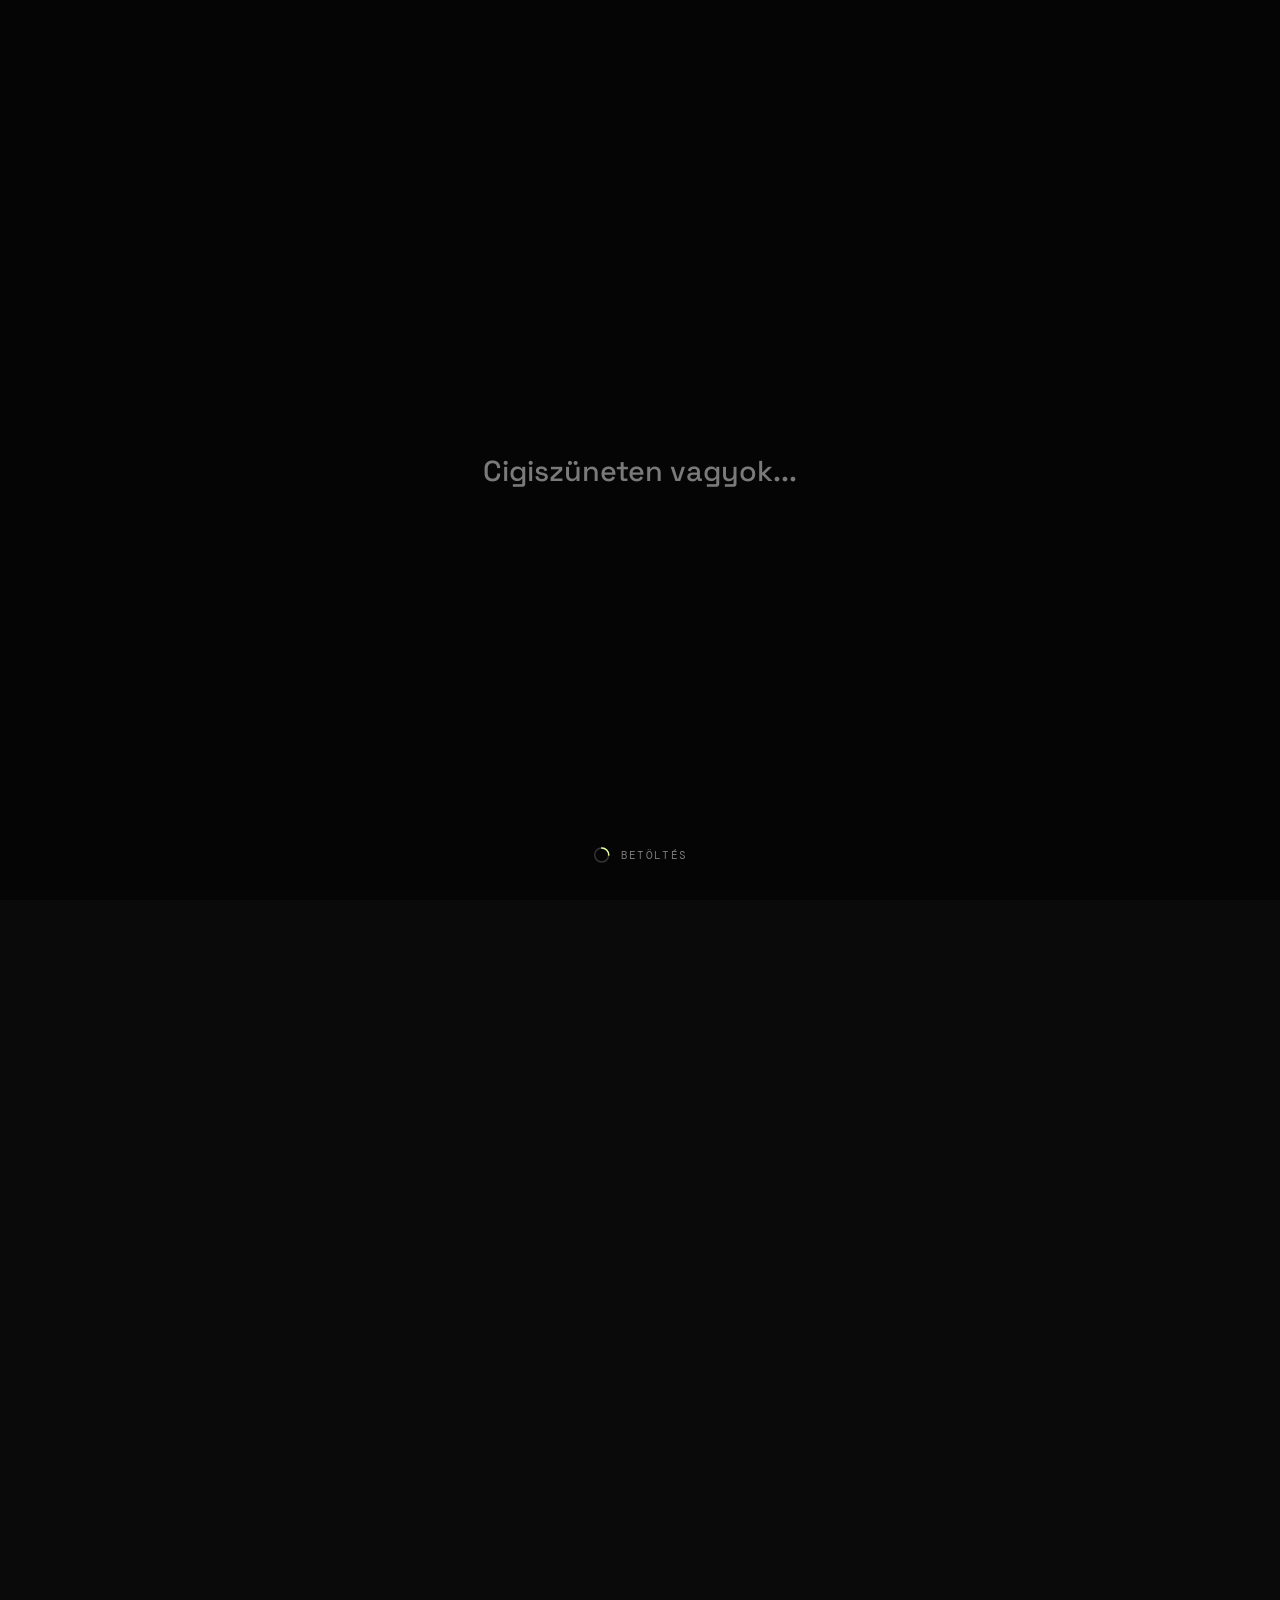
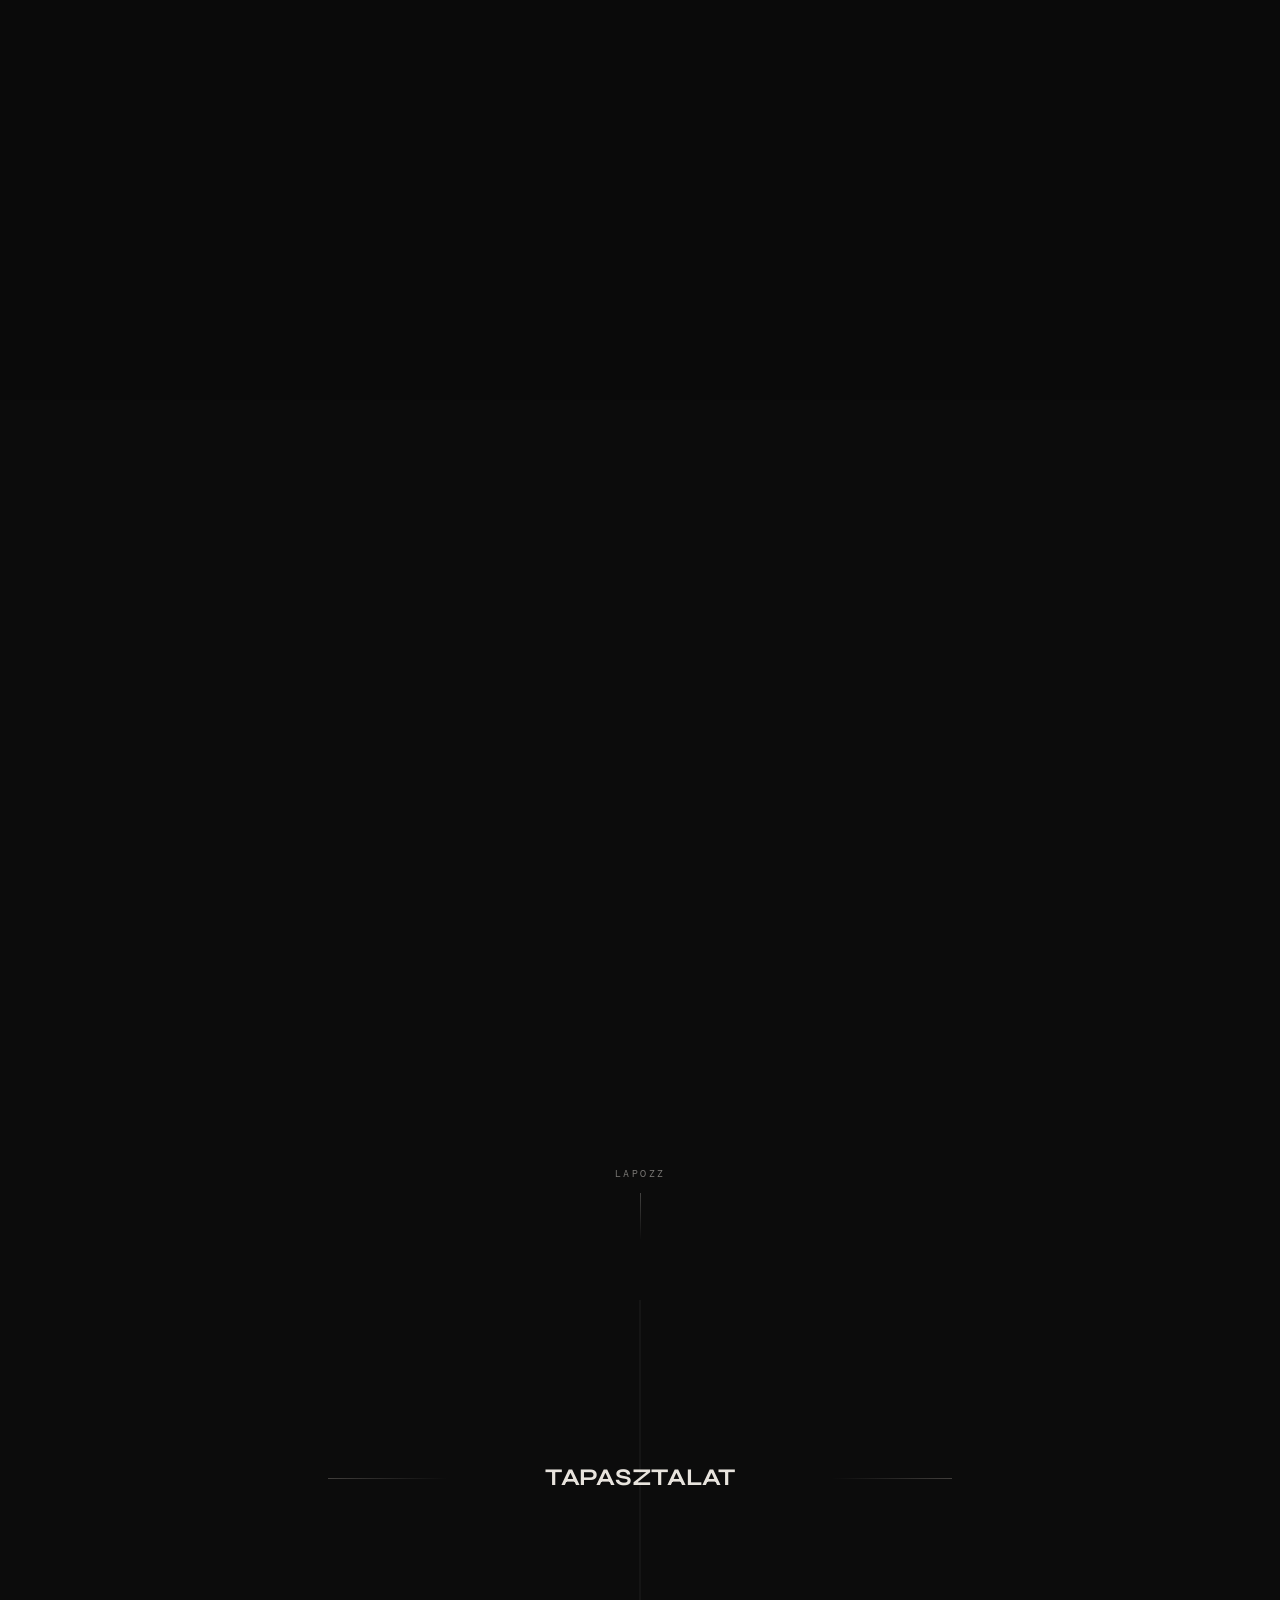
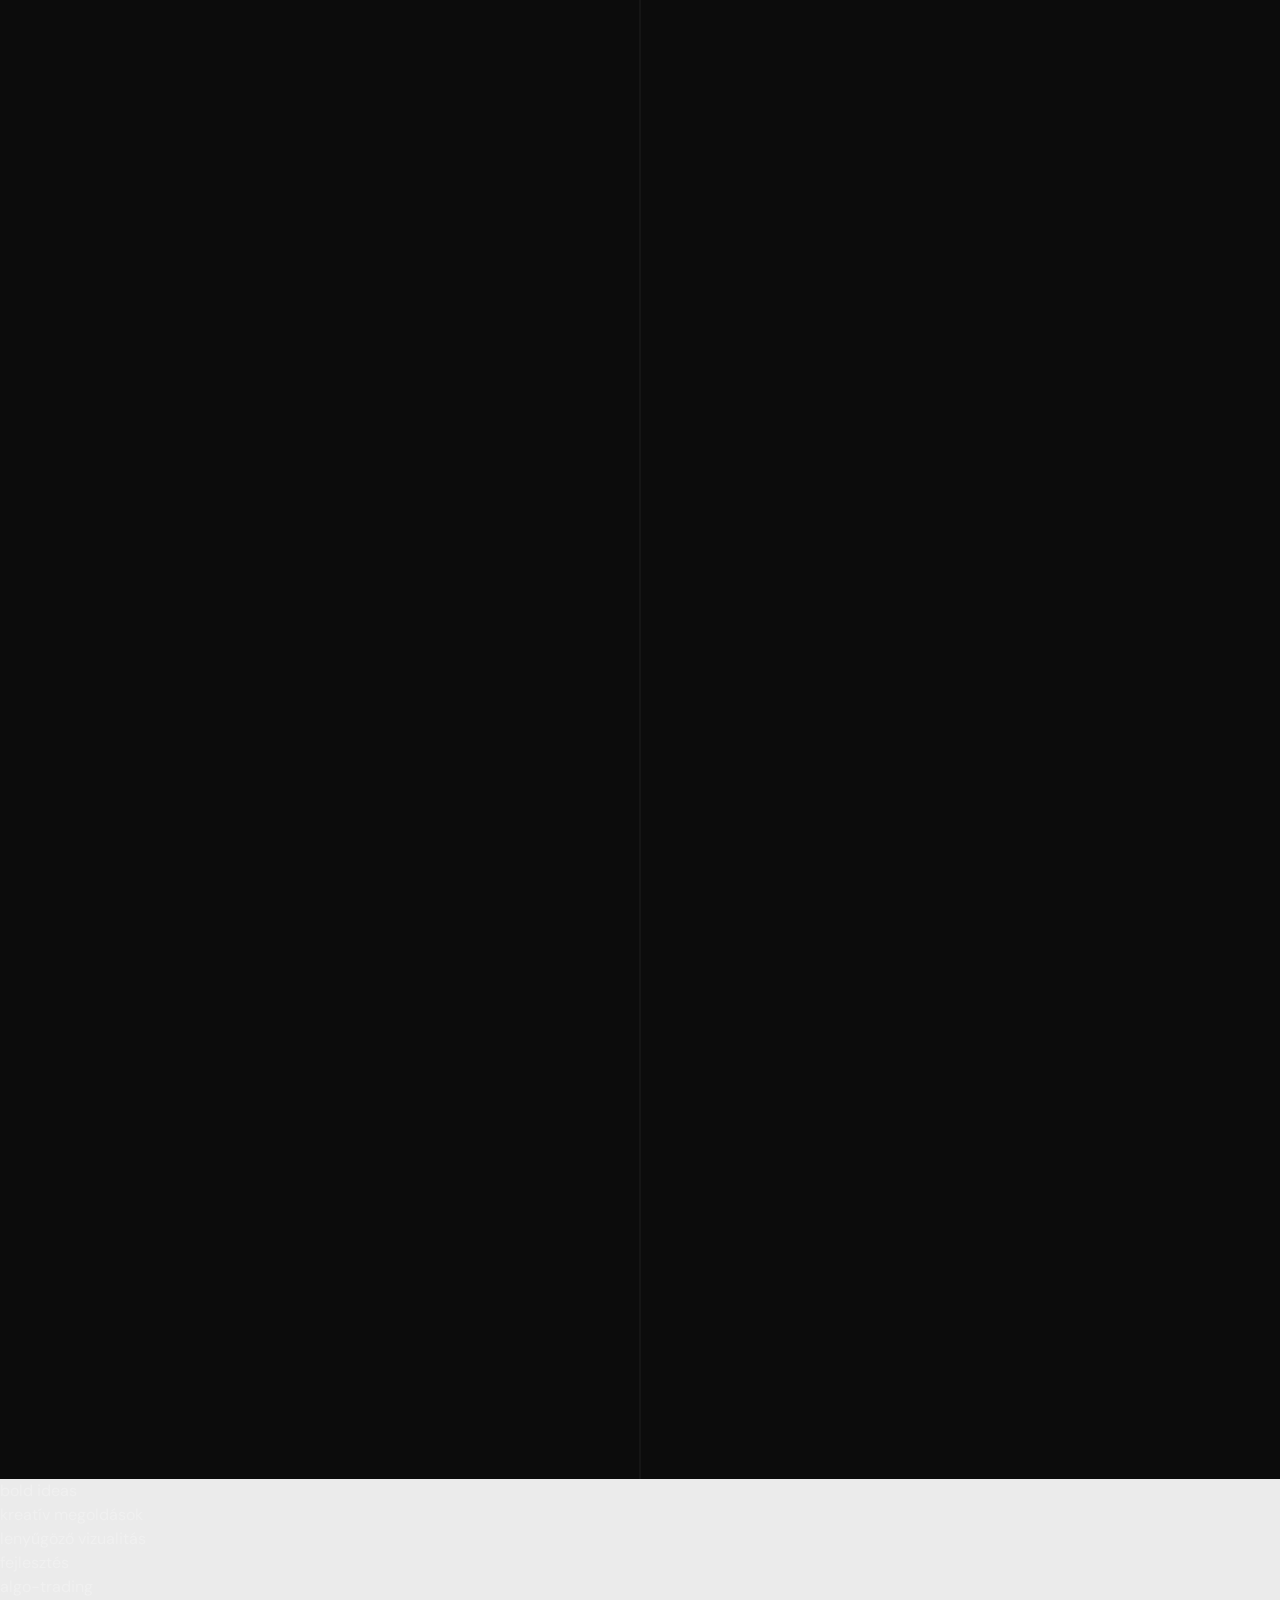
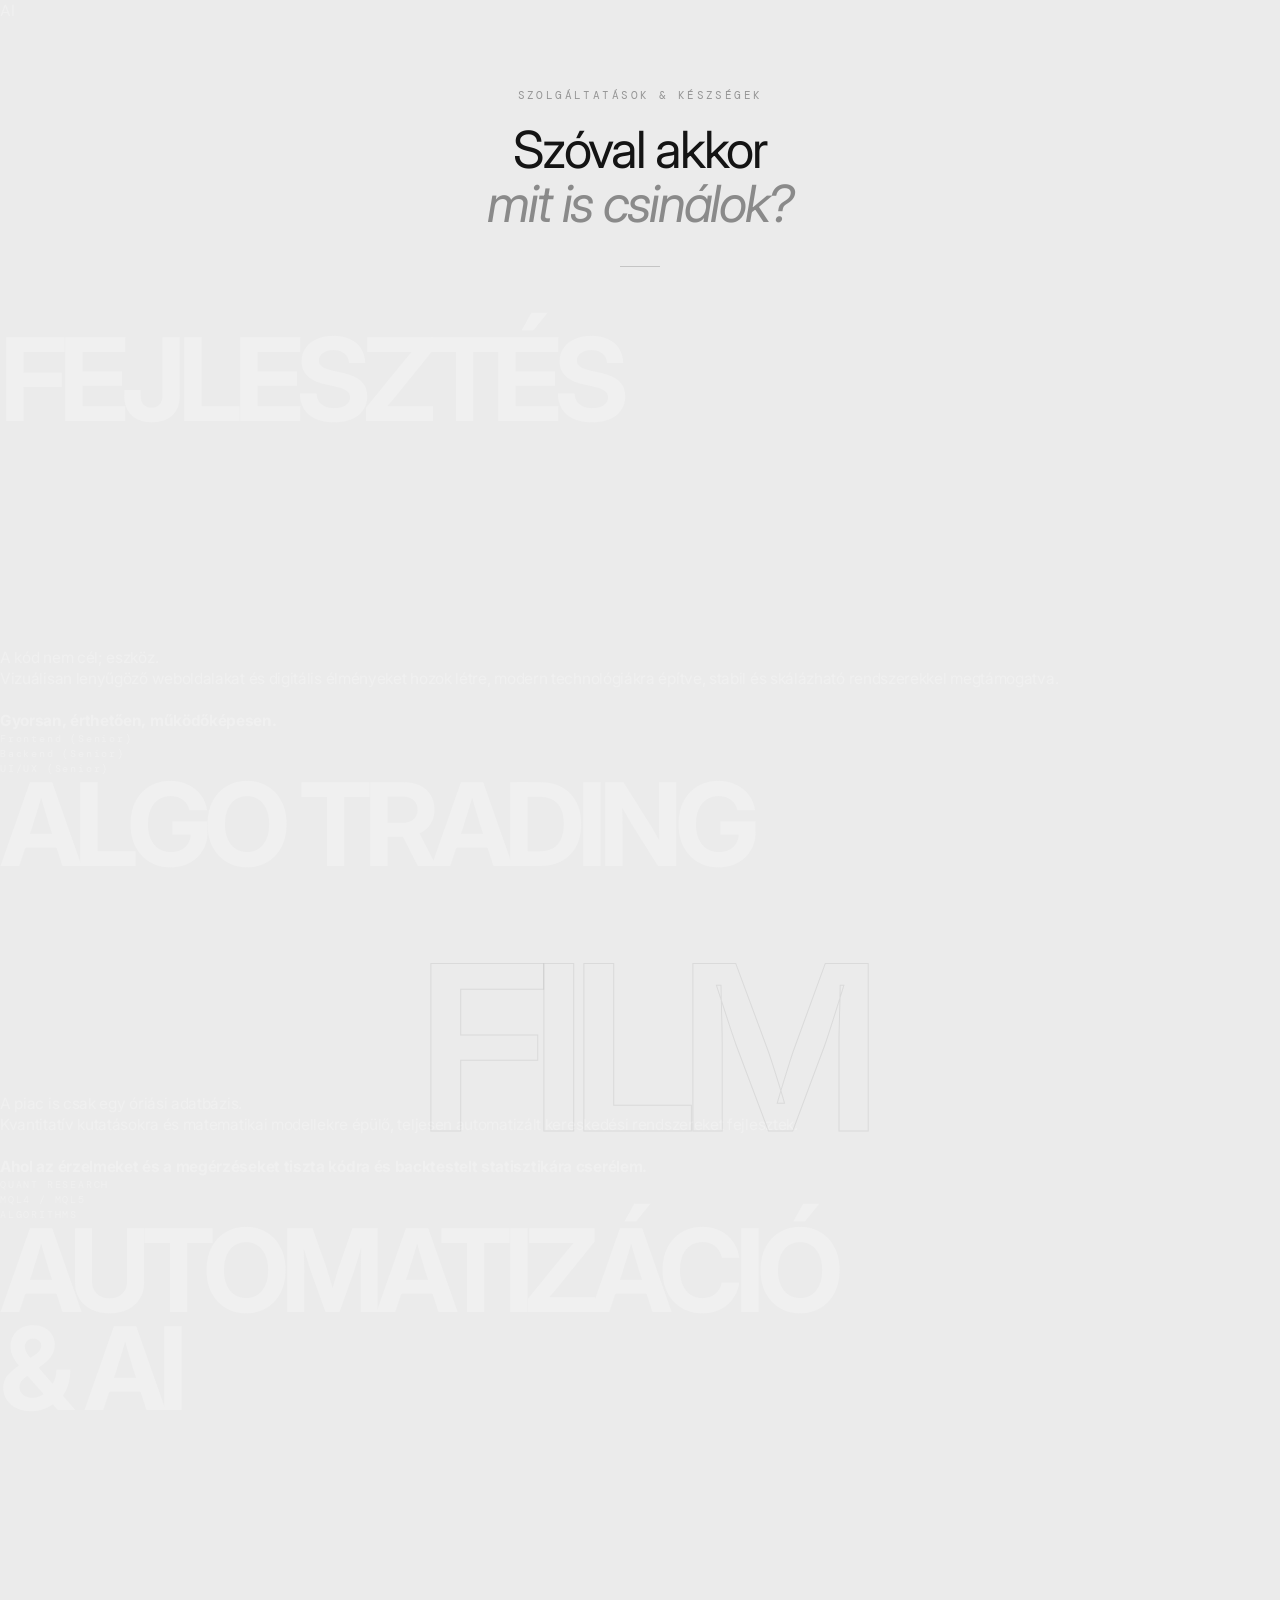
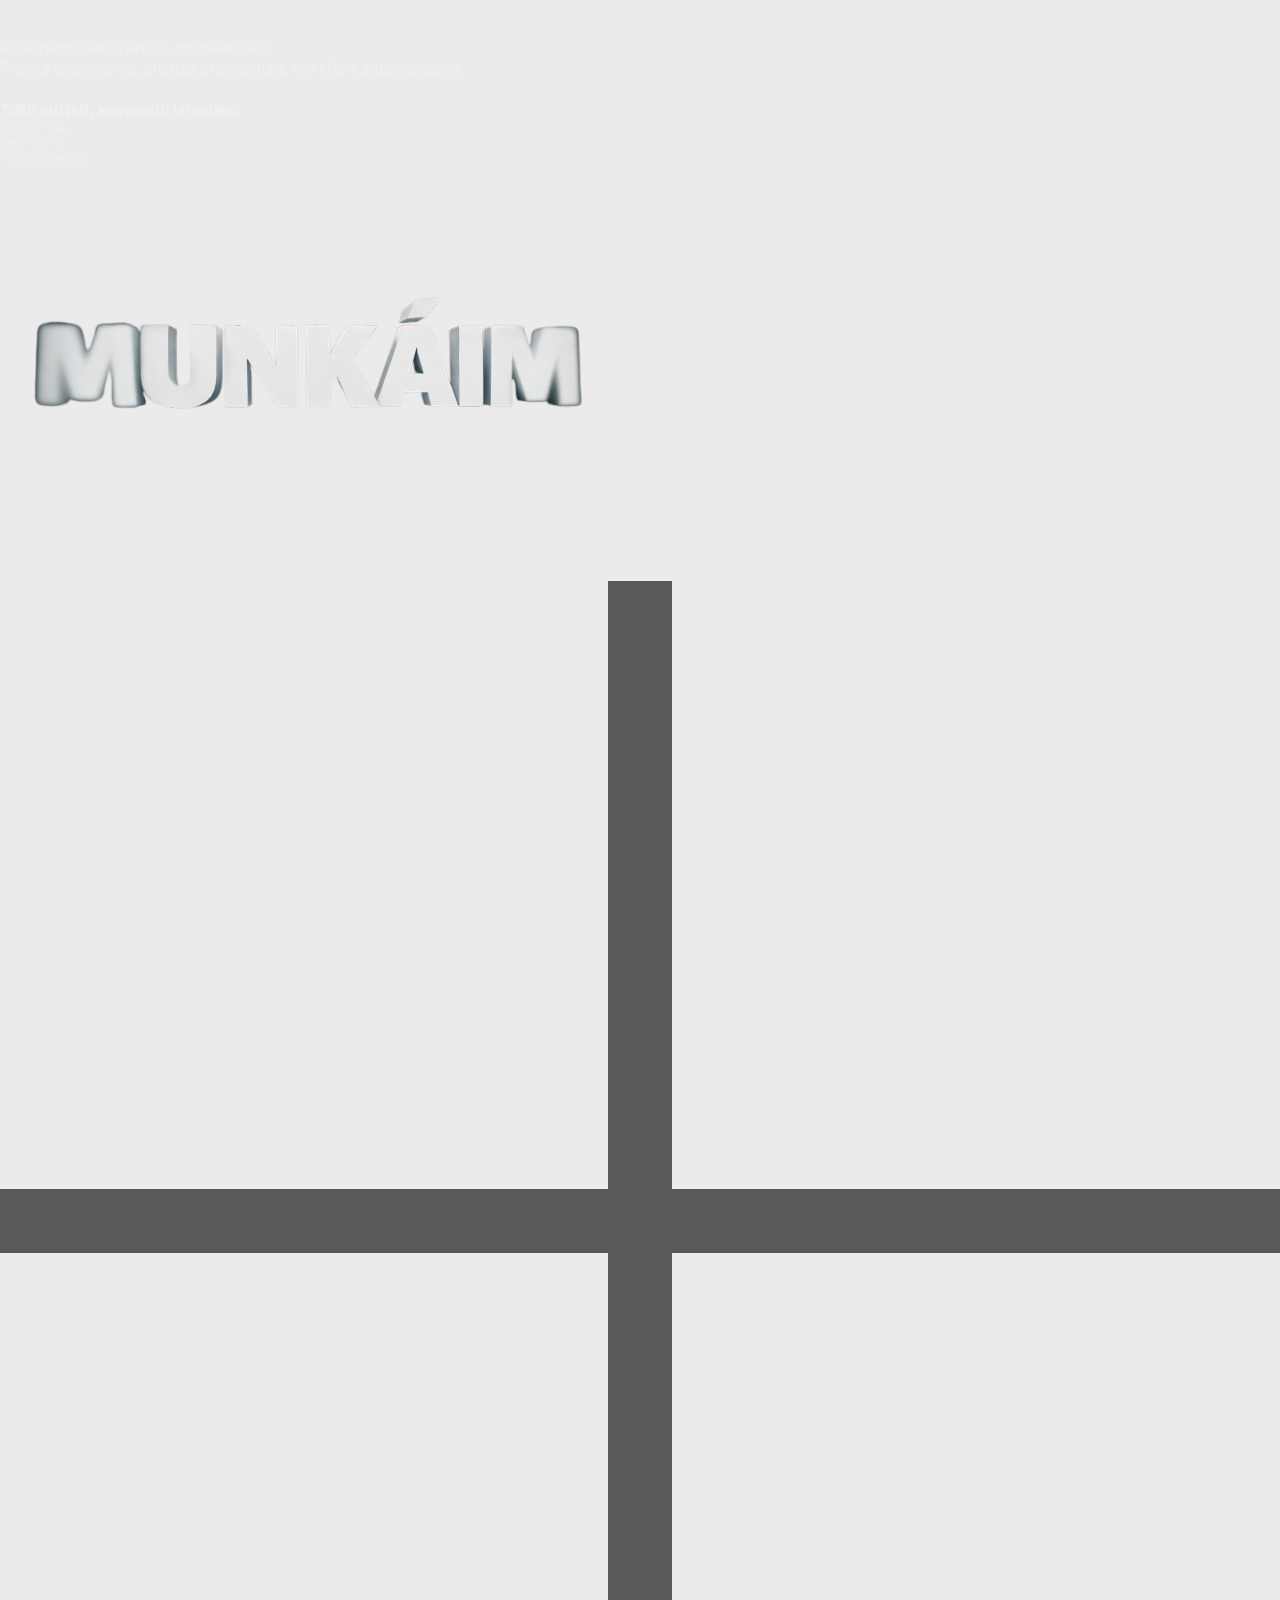
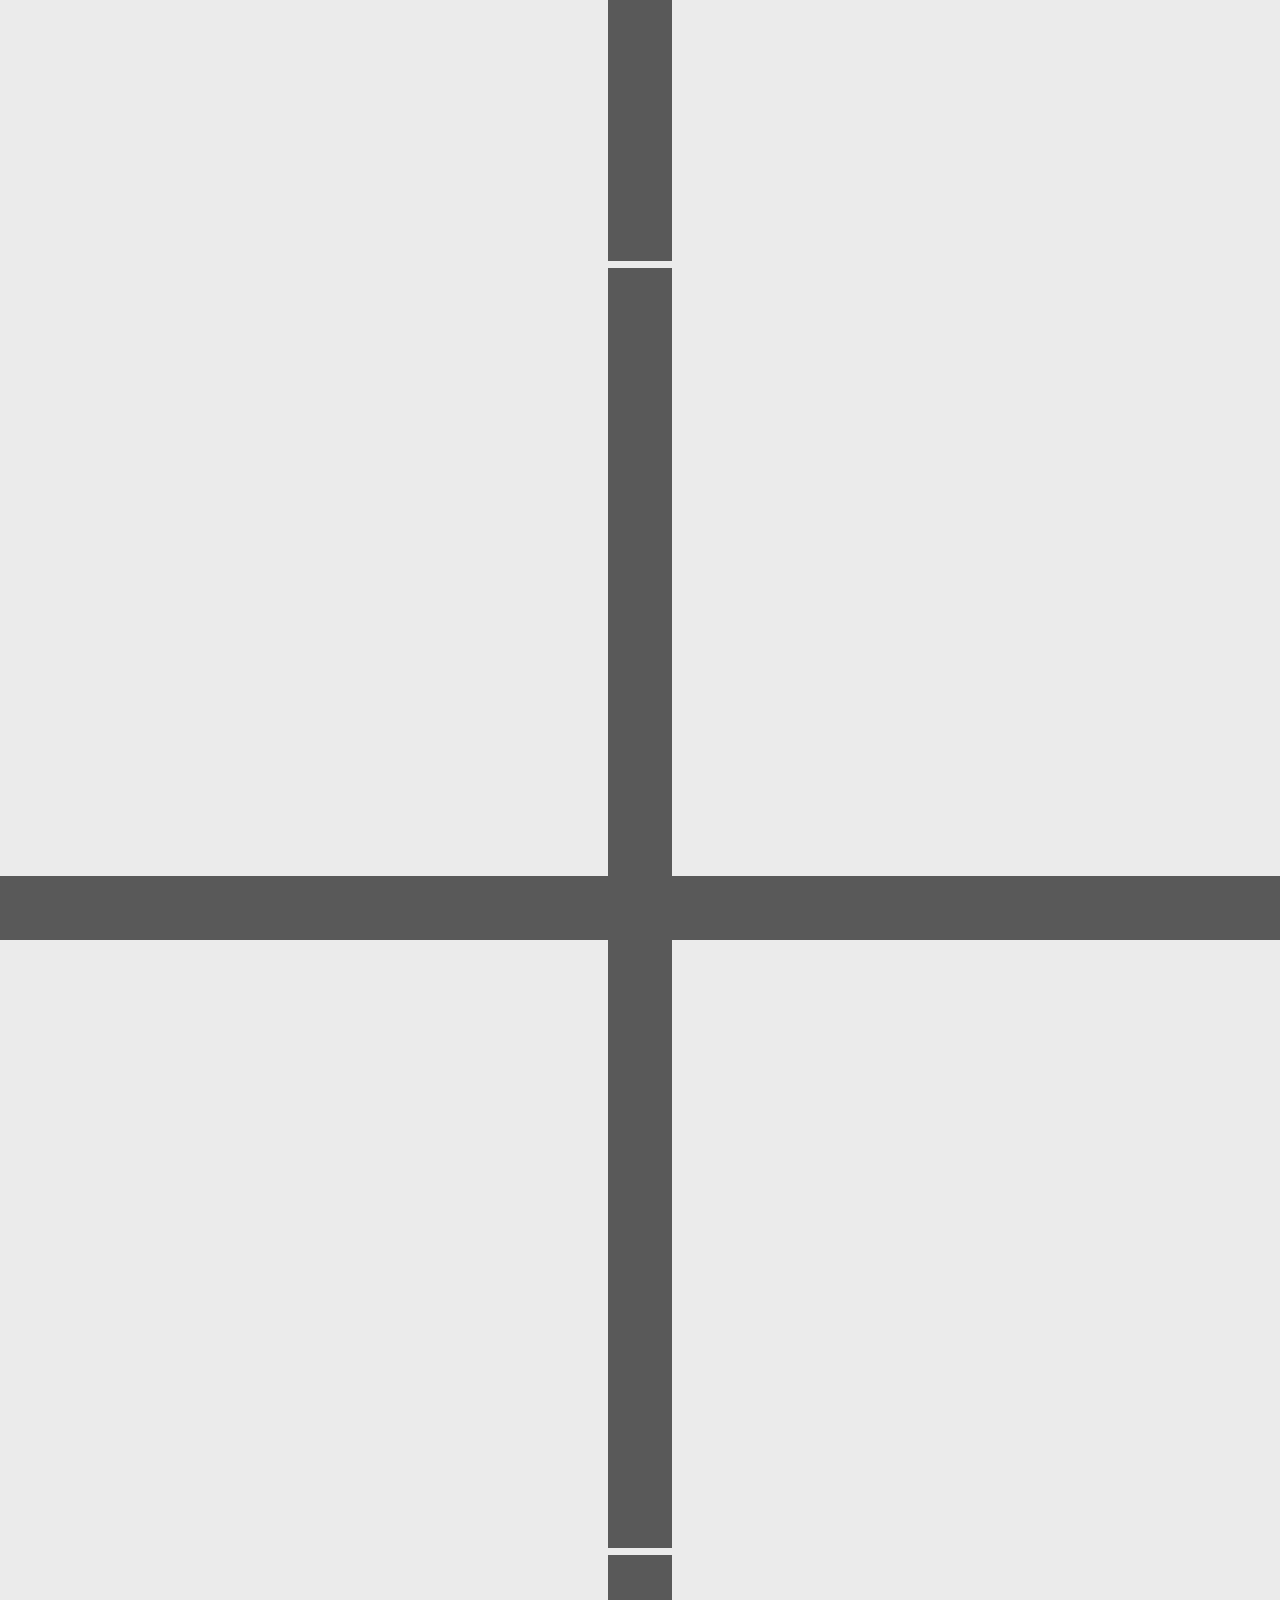
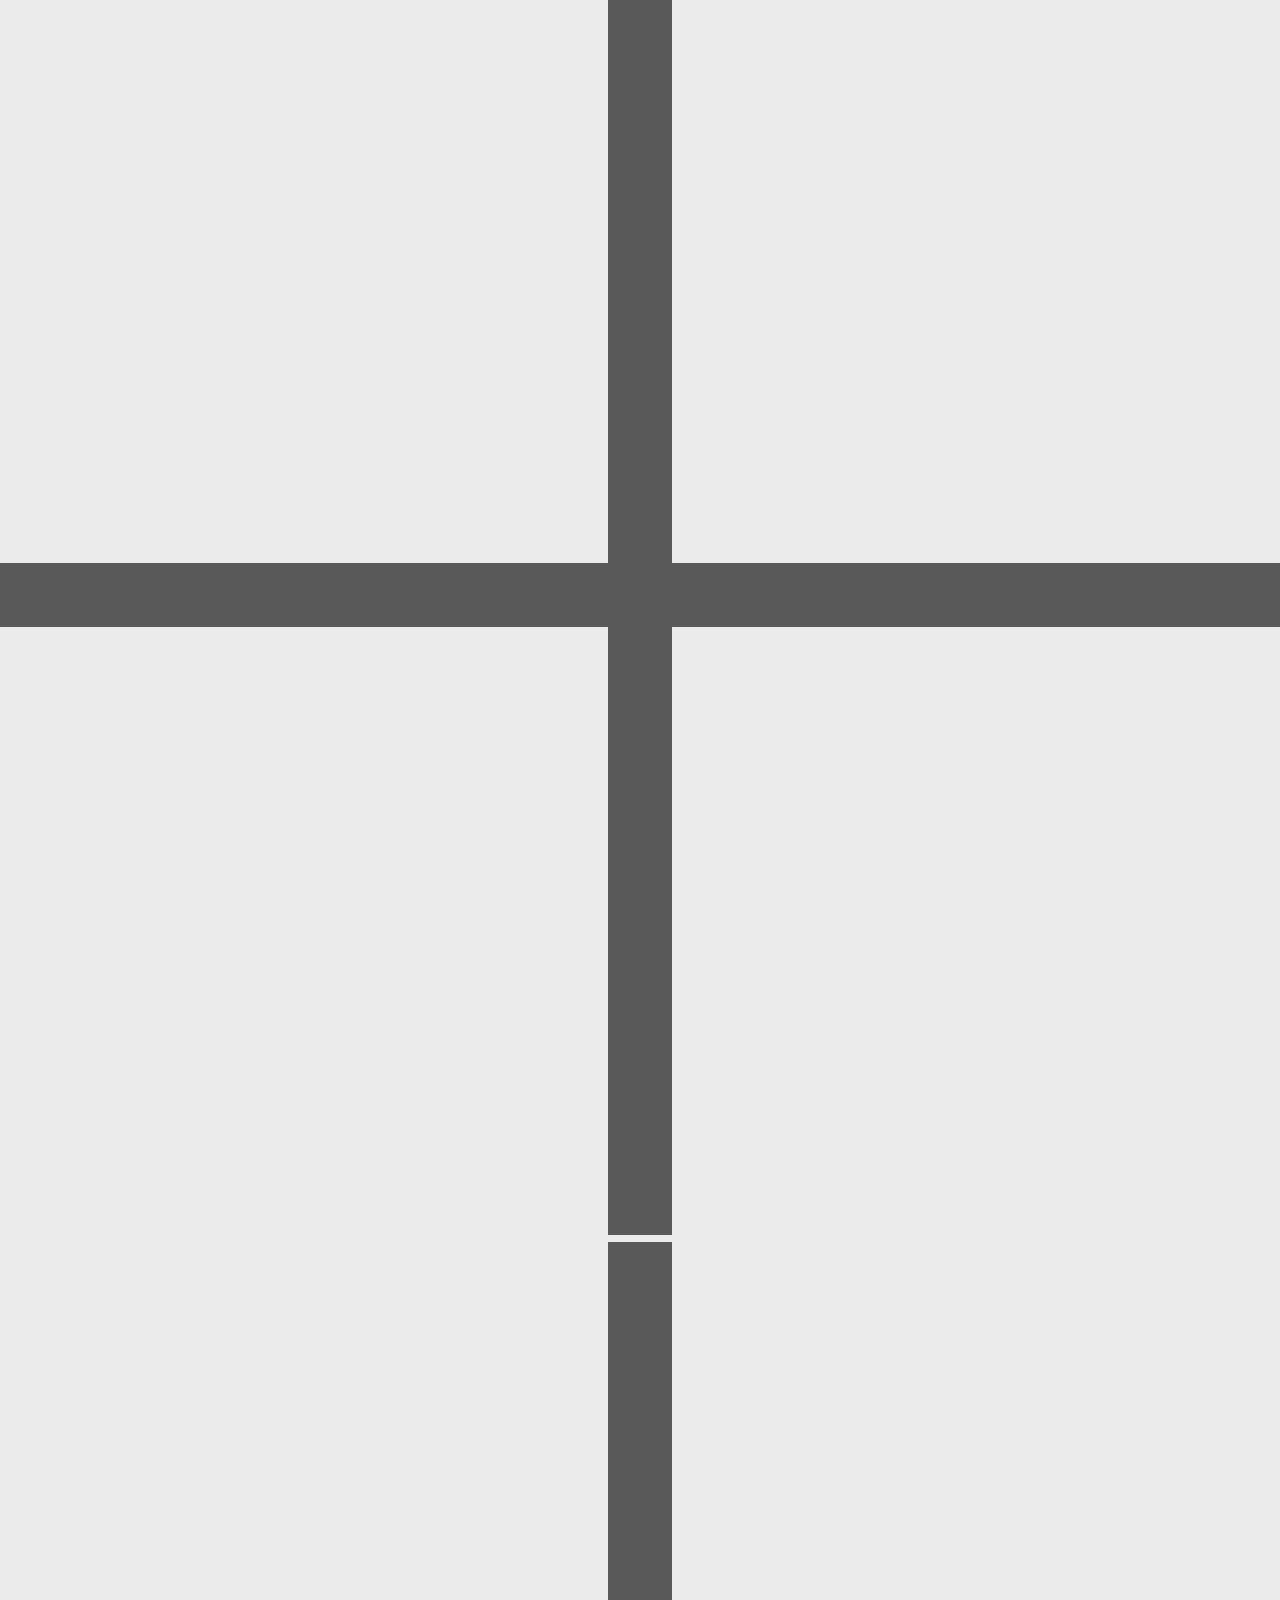
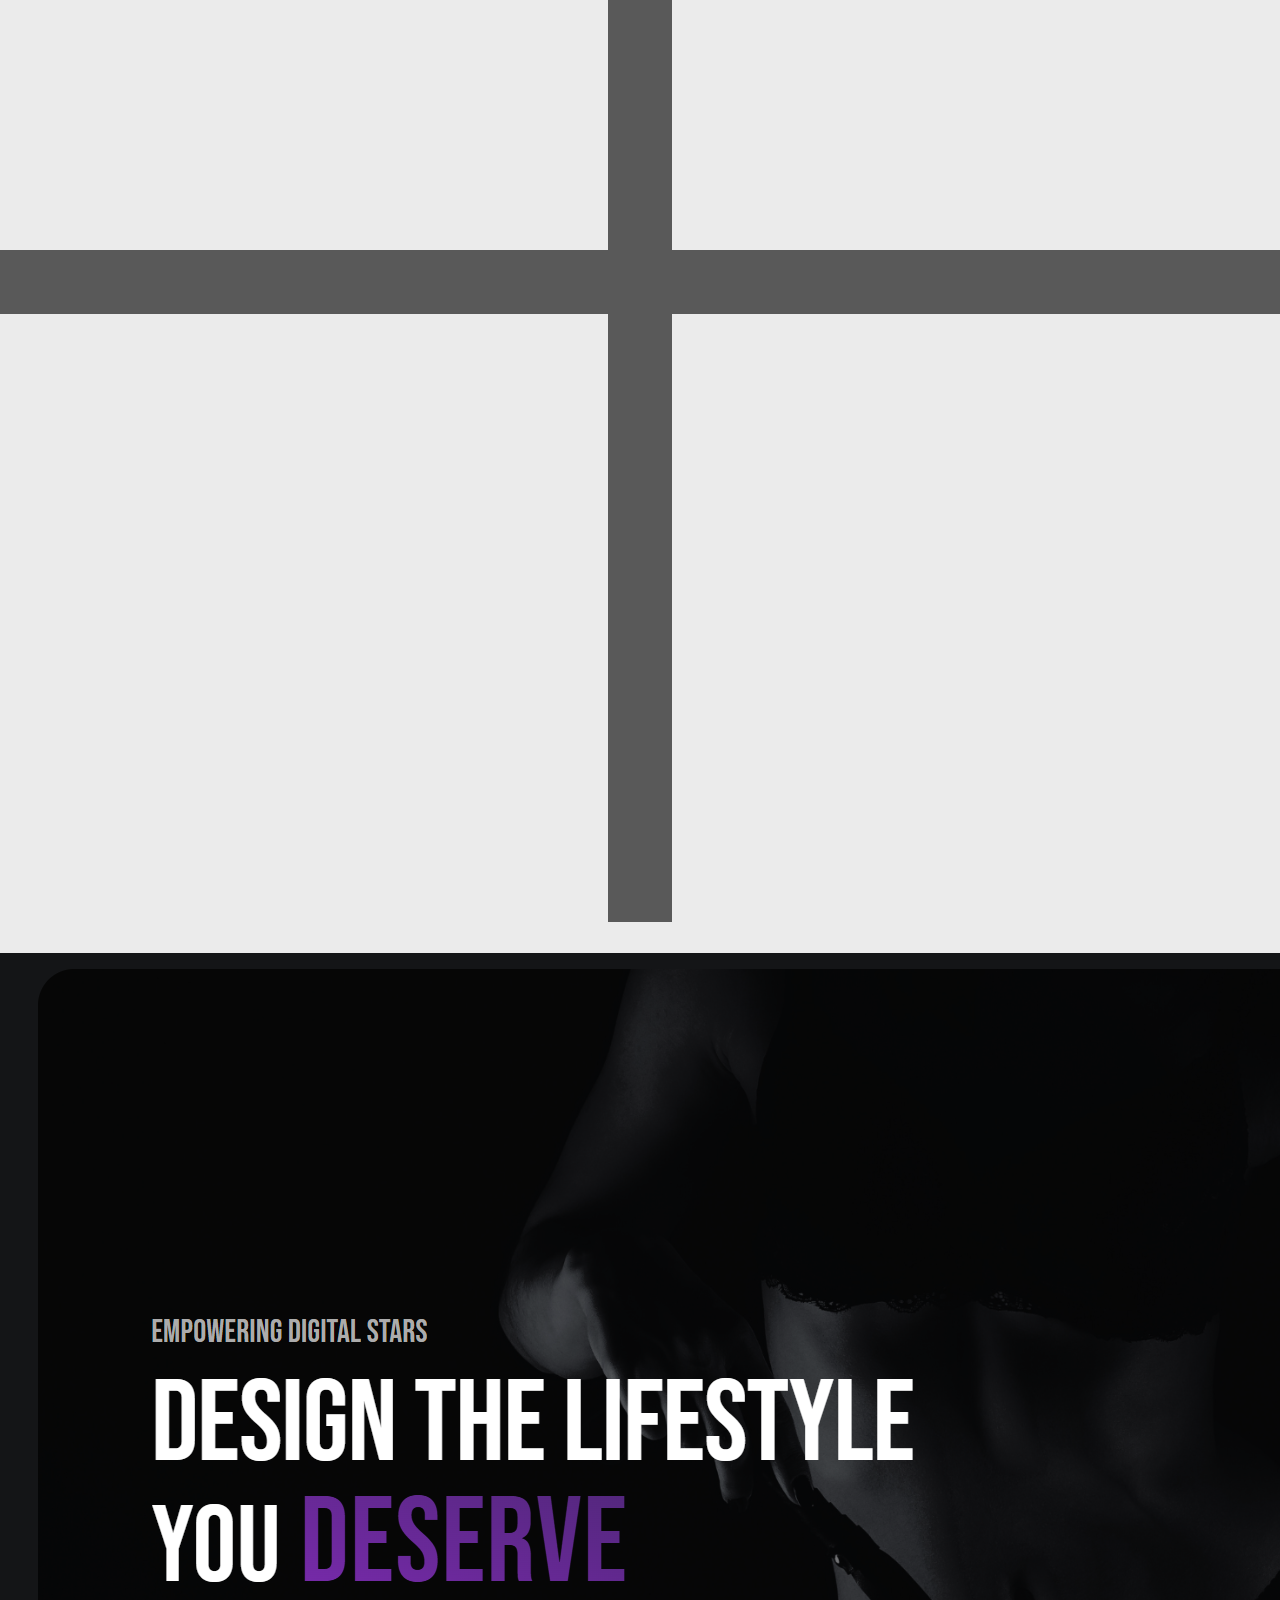
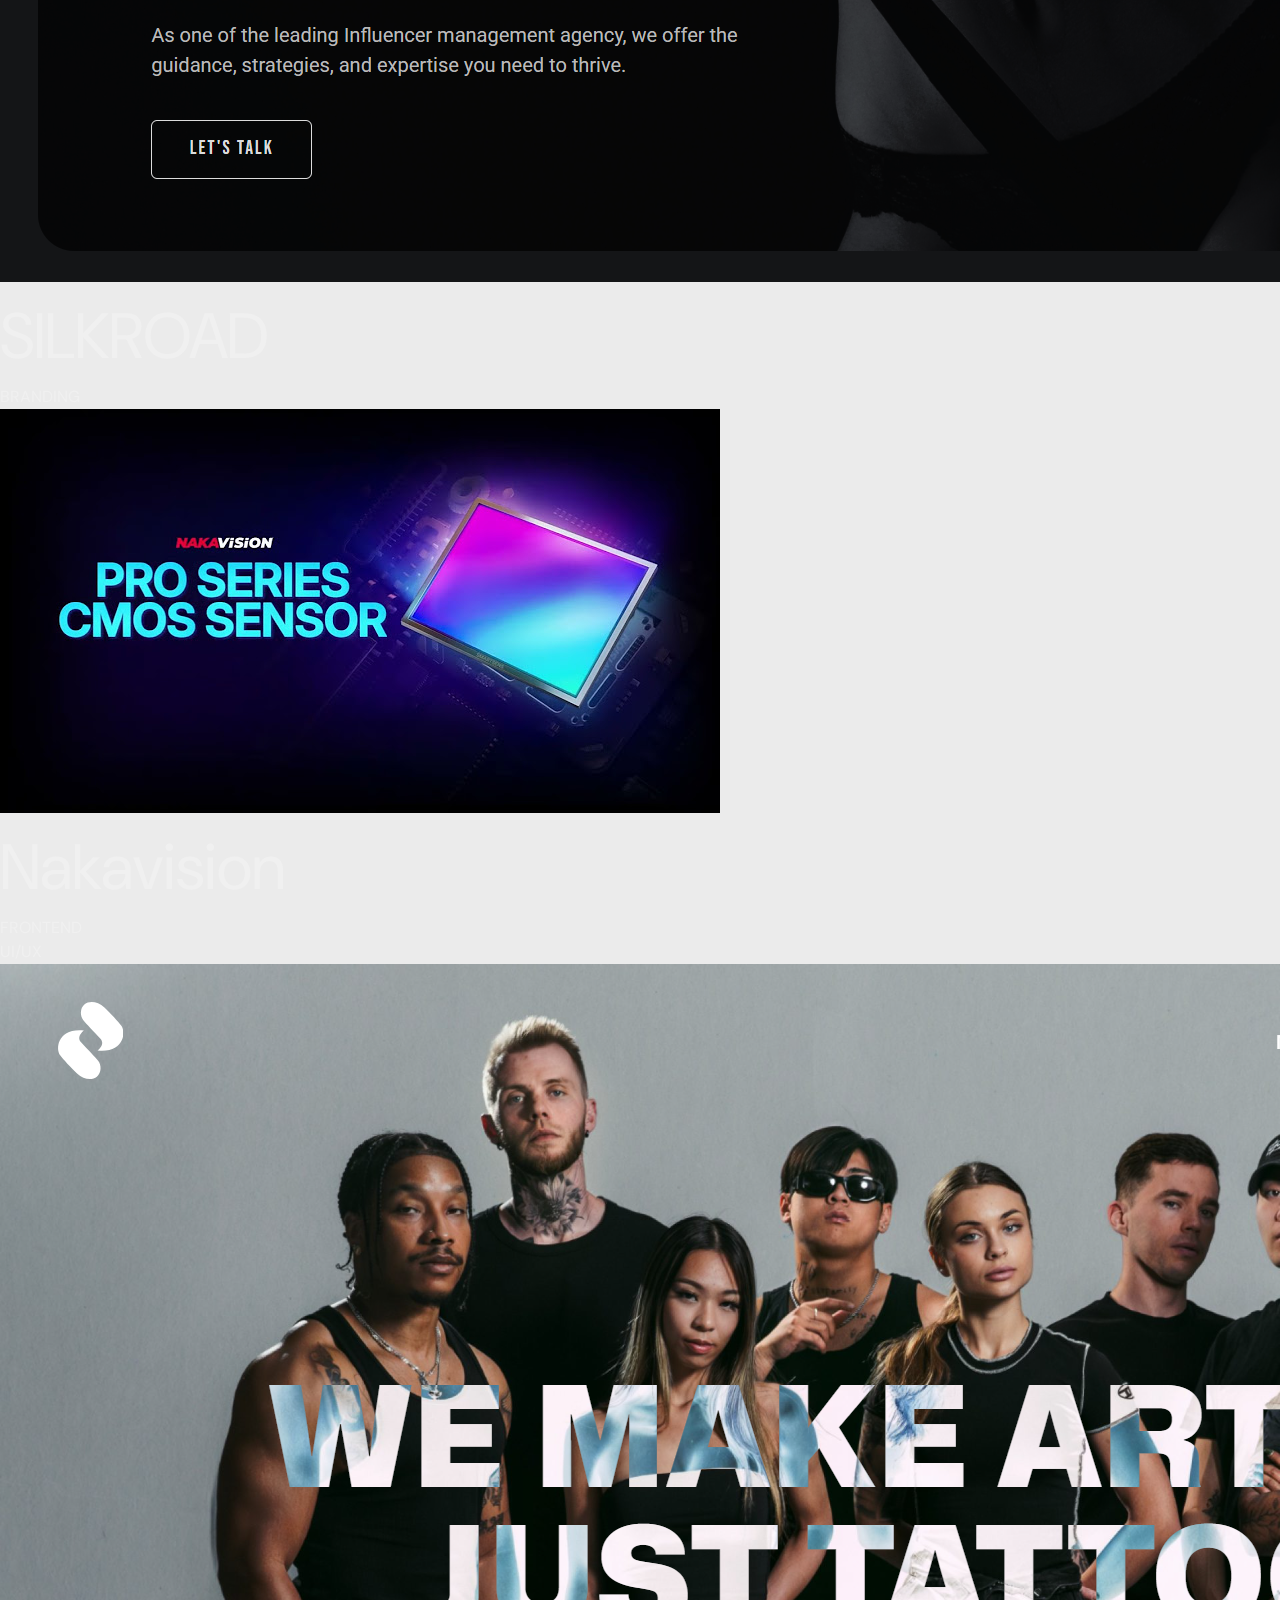
==== index.html @ 11a8018d "Trading" ====
<!DOCTYPE html>
<html lang="hu">
<head>
  <meta charset="UTF-8"/>
  <meta name="viewport" content="width=device-width, initial-scale=1.0"/>

  <!-- SEO -->
  <title>Bellér Zoltán Ezra | Full-Stack, FinTech & AI Fejlesztő – Budapest</title>
  <meta name="description" content="Bellér Zoltán Ezra – Digitális stratéga, Full-Stack fejlesztő, marketing szakember és AI megoldások építője Budapestről. Weboldalak, márkák, automatizáció."/>
  <meta name="keywords" content="Bellér Zoltán Ezra, Full-Stack fejlesztő Budapest, digitális stratéga, marketing, AI fejlesztő, React, Node.js, webfejlesztés Hungary"/>
  <meta name="author" content="Bellér Zoltán Ezra"/>
  <meta name="robots" content="index, follow"/>
  <link rel="canonical" href="https://bellerzoltanezra.hu/"/>

  <!-- Open Graph -->
  <meta property="og:type" content="website"/>
  <meta property="og:url" content="https://bellerzoltanezra.hu/"/>
  <meta property="og:title" content="Bellér Zoltán Ezra | Fejlesztő, Marketing & AI – Budapest"/>
  <meta property="og:description" content="Rendszerépítő, digitális stratéga. Frontend, Backend, AI & Automatizáció."/>
  <meta property="og:image" content="https://bellerzoltanezra.hu/prof.png"/>
  <meta property="og:locale" content="hu_HU"/>
  <meta property="og:site_name" content="Bellér Zoltán Ezra Portfólió"/>

  <!-- Twitter Card -->
  <meta name="twitter:card" content="summary_large_image"/>
  <meta name="twitter:title" content="Bellér Zoltán Ezra | Fejlesztő, Marketing & AI"/>
  <meta name="twitter:description" content="Rendszerépítő, márkaalkotó és digitális stratéga Budapestről."/>
  <meta name="twitter:image" content="https://bellerzoltanezra.hu/prof.png"/>

  <!-- Structured Data -->
  <script type="application/ld+json">
  {
    "@context": "https://schema.org",
    "@type": "Person",
    "name": "Bellér Zoltán Ezra",
    "url": "https://bellerzoltanezra.hu",
    "email": "bellerzoltanezra@gmail.com",
    "telephone": "+36307985995",
    "jobTitle": "Digitális Stratéga & Frontend Fejlesztő",
    "description": "Rendszerépítő, márkaalkotó és digitális stratéga Budapestről.",
    "address": {
      "@type": "PostalAddress",
      "addressLocality": "Budapest",
      "addressCountry": "HU"
    },
    "sameAs": [
      "https://www.facebook.com/zoltan.gonczi.12"
    ]
  }
  </script>

  <link rel="preconnect" href="https://fonts.googleapis.com">
  <link rel="preconnect" href="https://fonts.gstatic.com" crossorigin>
  <link href="https://fonts.googleapis.com/css2?family=Space+Grotesk:wght@300;400;500;600;700&family=DM+Sans:opsz,wght@9..40,100;9..40,300;9..40,400;9..40,500;9..40,600;9..40,700;9..40,900&family=DM+Mono:wght@300;400;500&family=Unbounded:wght@500;700&family=Inter:wght@300;400;500;600&family=Syne:wght@600;700;800&display=swap" rel="stylesheet">
  <script src="https://cdnjs.cloudflare.com/ajax/libs/gsap/3.12.5/gsap.min.js"></script>
  <script src="https://cdnjs.cloudflare.com/ajax/libs/gsap/3.12.5/ScrollTrigger.min.js"></script>
  <link href="https://cdn.jsdelivr.net/npm/@splidejs/splide@4.1.4/dist/css/splide.min.css" rel="stylesheet">
  <link href="https://cdn.prod.website-files.com/67d00479a9620d3fd5cfaf2a/css/kookie-kollective.webflow.shared.1731ecbbf.min.css" rel="stylesheet" type="text/css" crossorigin="anonymous"/>

<style>
/* ============================================================
   ROOT VARIABLES
   ============================================================ */
:root {
  --ff-display: "Space Grotesk", sans-serif;
  --ff-body: "DM Sans", -apple-system, BlinkMacSystemFont, "Segoe UI", sans-serif;
  --ff-mono: "DM Mono", monospace;
  --ff-wide: "Unbounded", sans-serif;
  --ff-base: "Inter", sans-serif;
  --ff-syne: "Syne", sans-serif;

  --clr-bg: #050505;
  --clr-bg2: #0a0a0a;
  --clr-fg: #f0f0f0;
  --clr-muted: rgba(240,240,240,.5);
  --clr-lime: #E4FE9A;
  --clr-lavender: #BF96C9;
  --clr-peach: #F9C4BB;
  --clr-violet: #a78bfa;
  --clr-edge: rgba(255,255,255,.06);

  /* About/Contact section (light system) */
  --bg: #0c0c0c;
  --bg-alt: #151515;
  --bg-surface: #1c1c1c;
  --text: #e8e4de;
  --text-light: #e8e4de;
  --text-muted: #918a84;
  --text-muted-dark: #9a9590;
  --border: rgba(255,255,255,0.08);
  --border-dark: rgba(255,255,255,0.06);
  --shadow-sm: 0 4px 12px rgba(0,0,0,0.2);
  --shadow-md: 0 8px 32px rgba(0,0,0,0.4);
  --shadow-lg: 0 20px 60px rgba(0,0,0,0.5);
  --shadow-xl: 0 30px 80px rgba(0,0,0,0.6);
  --shadow-glow: 0 0 16px rgba(255,255,255,0.15);
  --shadow-glow-subtle: 0 0 12px rgba(255,255,255,0.06);
  --shadow-glow-strong: 0 0 24px rgba(255,255,255,0.25);
  --ease: cubic-bezier(0.16, 1, 0.3, 1);
  --radius-xs: 4px;
  --radius-sm: 8px;
  --radius-md: 16px;
  --radius-lg: 18px;
  --radius-xl: 24px;
  --radius-pill: 100px;

  /* Legacy panel */
  --max-w: 1440px;
  --gap: 40px;
  --r-sm: 4px;
  --r-md: 8px;
  --r-lg: 12px;
  --tr-fast: .2s ease;
  --tr-base: .3s ease;
  --tr-slow: .5s ease;
  --z0: 1;
  --z1: 5;
  --z2: 50;
  --z-mob: 490;
  --z-nav: 500;
  --z-boot: 6000;
  --z-wipe: 7000;
  --z-dust: 8000;
  --z-ptr: 10100;
  --panel-bg: #000;
  --panel-fg: rgb(212,210,214);
  --panel-mid: rgb(172,170,176);
  --panel-dim: rgb(116,116,120);
  --panel-soft: rgba(255,255,255,.12);
  --panel-line: rgba(255,255,255,.1);
  --ease-panel: cubic-bezier(.27,0,.51,1);
}
@media (max-width: 768px) { :root { --gap: 20px; } }

*, *:before, *:after { margin: 0; padding: 0; box-sizing: border-box; }
html { scroll-behavior: auto; overscroll-behavior: none; }
body {
  font-family: var(--ff-body);
  font-weight: 400;
  background-color: var(--clr-bg);
  color: var(--clr-fg);
  font-size: 1rem;
  line-height: 1.5;
  overflow-x: hidden;
  -webkit-font-smoothing: antialiased;
}
body:not(.touch-device) { cursor: none; }
a { color: var(--clr-fg); text-decoration: none; }
.txt-outline { color: transparent; -webkit-text-stroke: 1.5px var(--clr-fg); }
section { width: 100%; position: relative; }

/* ============================================================
   KEYFRAMES
   ============================================================ */
@keyframes spin-anim { to { transform: rotate(360deg); } }
@keyframes blink-tick { 50% { opacity: 0; } }
@keyframes blink-loop { 50% { opacity: 0; } }
@keyframes blink-step { 50% { opacity: 0; } }
@keyframes statusPulse { 0%, 100% { opacity: 0.4; } 50% { opacity: 1; } }
@keyframes scrollPulse--about { 0%, 100% { opacity: 0.5; transform: translateY(0); } 50% { opacity: 0.2; transform: translateY(8px); } }
@keyframes aboutAsteriskSpin { to { transform: rotate(360deg); } }
@keyframes aboutOrbitPulse { 0%, 100% { opacity: 0.2; transform: scale(1); } 50% { opacity: 0.35; transform: scale(1.08); } }
@keyframes aboutOrbitDot { to { transform: translateX(-50%) rotate(360deg); transform-origin: 0 22px; } }
@keyframes nav-bracket-in { from { opacity: 0; transform: translateY(-6px); } }
@keyframes holoShimmer { 0%, 100% { background-position: 0% 50%; } 50% { background-position: 100% 50%; } }
@keyframes pageEnter { from { filter: blur(6px); opacity: 0; transform: scale(0.985); } to { filter: blur(0); opacity: 1; transform: scale(1); } }

/* ============================================================
   DUST & CURSOR
   ============================================================ */
.dust-layer { position: fixed; inset: 0; z-index: var(--z-dust); pointer-events: none; opacity: .025; mix-blend-mode: overlay; }
.ptr-dot { display: none; }
body:not(.touch-device) .ptr-dot { display: block; }
.ptr-dot { position: fixed; top: 0; left: 0; z-index: var(--z-ptr); pointer-events: none; opacity: 0; will-change: transform; }
.ptr-dot.active { opacity: 1; }
.ptr-badge { display: inline-block; background: var(--clr-fg); color: var(--clr-bg); font-family: var(--ff-mono); font-size: 10px; font-weight: 600; padding: 3px 8px; border-radius: 3px; margin-left: 8px; margin-top: 4px; }

/* ============================================================
   BOOT SCREEN
   ============================================================ */
.boot-screen { position: fixed; inset: 0; z-index: var(--z-boot); background: var(--clr-bg); display: flex; flex-direction: column; align-items: center; justify-content: center; }
.boot-screen__hub { position: relative; text-align: center; width: 90vw; max-width: 600px; }
.boot-screen__line { position: absolute; width: 100%; left: 0; text-align: center; font-family: var(--ff-display); font-size: clamp(1.1rem, 3vw, 1.8rem); font-weight: 500; color: var(--clr-muted); white-space: normal; transition: none; }
#bootLine2 { color: var(--clr-lime); }
.boot-screen__foot { position: absolute; bottom: 36px; left: 50%; transform: translateX(-50%); display: flex; align-items: center; gap: 10px; }
.boot-screen__spin svg { animation: spin-anim 1s linear infinite; display: block; }
.boot-screen__tag { font-family: var(--ff-mono); font-size: 11px; letter-spacing: .12em; color: var(--clr-muted); text-transform: uppercase; }

/* ============================================================
   TOP BAR
   ============================================================ */
.top-bar { position: fixed; top: 0; left: 0; right: 0; z-index: var(--z-nav); display: flex; justify-content: space-between; align-items: center; padding: 24px var(--gap); mix-blend-mode: difference; transition: opacity .5s; }
.top-bar__brand { font-family: var(--ff-display); font-size: 15px; font-weight: 700; }
.top-bar__brand a { cursor: none; }
.top-bar__time { font-family: var(--ff-mono); font-size: 11px; color: var(--clr-muted); letter-spacing: .04em; }
.top-bar__links { display: flex; gap: 28px; }
.top-bar__links a { font-family: var(--ff-display); font-size: 14px; font-weight: 500; color: var(--clr-muted); text-transform: uppercase; letter-spacing: .04em; cursor: none; transition: color var(--tr-base); }
.top-bar__links a:hover { color: var(--clr-fg); }
.lang-switch { display: inline-flex; align-items: center; gap: 6px; font-family: var(--ff-mono); font-size: 11px; font-weight: 600; letter-spacing: .14em; text-transform: uppercase; color: var(--clr-muted); border: 1px solid rgba(255,255,255,.12); padding: 6px 12px; transition: color var(--tr-base), border-color var(--tr-base), background var(--tr-base); cursor: none; text-decoration: none; }
.lang-switch:hover { color: var(--clr-fg); border-color: rgba(255,255,255,.3); background: rgba(255,255,255,.04); }
.lang-switch__arrow { font-size: 13px; transition: transform var(--tr-base); display: inline-block; }
.lang-switch:hover .lang-switch__arrow { transform: translate(2px, -2px); }

/* ============================================================
   HERO / STAGE
   ============================================================ */
.stage-viewport { width: 100vw; height: 100vh; perspective: 1500px; overflow: hidden; position: relative; }
.stage-plane { position: absolute; inset: 0; width: 100%; height: 100%; transform-style: preserve-3d; will-change: transform, box-shadow, border-radius; }
.stage-plane--dark { background: var(--clr-bg); }
.stage-plane--alt { background: var(--clr-bg2); display: flex; align-items: center; justify-content: center; overflow: hidden; }
.alt-panel { max-width: 900px; text-align: center; padding: 0 var(--gap); }
.alt-panel__idx { font-family: var(--ff-mono); font-size: 14px; color: var(--clr-lime); letter-spacing: .1em; margin-bottom: 36px; display: block; }
.alt-panel__copy { font-family: var(--ff-display); font-size: clamp(1.4rem, 4vw, 3.2rem); font-weight: 500; line-height: 1.3; min-height: 1.3em; }
.alt-panel__copy em { font-style: italic; color: var(--clr-lime); }
.blink-bar { display: inline-block; width: 2px; height: .85em; background: var(--clr-muted); vertical-align: middle; margin-left: 3px; animation: blink-tick 1s step-end infinite; }
.figma-sel { position: fixed; top: 0; left: 0; z-index: 20; border: 1.5px solid var(--clr-violet); background: rgba(167,139,250,.05); pointer-events: none; opacity: 0; transition: opacity .15s; will-change: transform, width, height; }
.figma-sel__lbl { position: absolute; bottom: calc(100% + 6px); left: -2px; background: var(--clr-violet); color: #000; font-family: var(--ff-mono); font-size: 10px; font-weight: 600; padding: 2px 8px; border-radius: 3px; white-space: nowrap; }
.figma-ptr { position: fixed; top: 0; left: 0; z-index: 21; pointer-events: none; opacity: 0; transition: opacity .3s; will-change: transform; }
.figma-ptr svg { filter: drop-shadow(0 2px 6px rgba(0,0,0,.5)); }
.prop-toast { position: fixed; top: 0; left: 0; z-index: 22; pointer-events: none; opacity: 0; transition: opacity .2s; will-change: transform; }
.main-grid-canvas { position: absolute; inset: 0; z-index: 0; pointer-events: none; opacity: 0; width: 100%; height: 100%; }
.hero-center { height: 100%; display: flex; align-items: center; justify-content: center; z-index: 2; user-select: none; -webkit-user-select: none; position: relative; }
.hero-center-wrap { text-align: center; }
.hero-eyebrow { font-family: var(--ff-mono); font-size: 12px; font-weight: 700; color: var(--clr-muted); letter-spacing: 4px; text-transform: uppercase; margin-bottom: 24px; display: block; pointer-events: none; opacity: 0; }
@media (max-width: 768px) { .hero-eyebrow { font-size: 10px; letter-spacing: 2px; } }
.mask-clip { overflow: hidden; display: inline-block; padding: 10px 20px; }
.pull-text { font-family: var(--ff-display); font-size: clamp(5rem, 14vw, 14rem); font-weight: 700; line-height: .85; text-transform: uppercase; will-change: transform; display: inline-block; position: relative; transform: translateY(120%); }
.hero-sub { font-family: var(--ff-display); font-size: 1.6rem; color: var(--clr-muted); margin-top: 10px; display: inline-block; padding: 10px; pointer-events: none; opacity: 0; }
@media (max-width: 768px) { .hero-sub { font-size: 1rem; padding: 10px 6px; } }
.ghost-blink { display: inline-block; width: 1.5px; height: .85em; background: var(--clr-muted); vertical-align: middle; margin-left: 2px; animation: blink-loop 1s infinite; }
.drag-sel { position: absolute; top: 0; left: 0; z-index: 9996; border: 1.5px solid var(--clr-violet); background: rgba(167,139,250,.05); pointer-events: none; opacity: 0; transition: opacity .1s; will-change: width, height, transform; }
.drag-sel__handle { position: absolute; width: 6px; height: 6px; background: var(--clr-violet); border: 1px solid var(--clr-bg); }
.h-tl { top: -4px; left: -4px; } .h-tr { top: -4px; right: -4px; } .h-bl { bottom: -4px; left: -4px; } .h-br { bottom: -4px; right: -4px; }
.drag-sel__lbl { position: absolute; bottom: calc(100% + 6px); left: -2px; background: var(--clr-violet); color: #000; font-family: var(--ff-mono); font-size: 10px; font-weight: 600; padding: 2px 8px; border-radius: 3px; white-space: nowrap; }
.collab-ptr { position: absolute; top: 0; left: 0; z-index: 9998; pointer-events: none; opacity: 0; will-change: transform; transition: opacity .3s; }
.collab-ptr.show { opacity: 1; }
.collab-ptr svg { filter: drop-shadow(0 2px 6px rgba(0,0,0,.5)); }
.collab-ptr__name { display: inline-block; background: var(--clr-violet); color: #000; font-family: var(--ff-mono); font-size: 11px; font-weight: 600; padding: 4px 8px; border-radius: 3px; margin-left: 12px; margin-top: -2px; }
.speech-bubble { position: absolute; top: 28px; left: 10px; background: var(--clr-violet); color: #000; padding: 6px 14px; border-radius: 0 12px 12px; font-family: var(--ff-body); font-size: 15px; font-weight: 600; letter-spacing: -.01em; box-shadow: 0 4px 12px rgba(0,0,0,.3); opacity: 0; transform: scale(.9); transform-origin: top left; transition: opacity .2s cubic-bezier(.2,.8,.2,1), transform .2s cubic-bezier(.2,.8,.2,1); white-space: nowrap; z-index: 100; }
@media (max-width: 768px) { .speech-bubble { white-space: normal; max-width: 240px; font-size: 14px; } }
.speech-bubble.flip { left: auto; right: 10px; border-radius: 12px 0 12px 12px; transform-origin: top right; }
.speech-bubble.show { opacity: 1; transform: scale(1); }
.chat-blink { display: inline-block; width: 1.5px; height: 1.1em; background: #000; vertical-align: middle; margin-left: 2px; animation: blink-loop 1s infinite; }
.user-sel { position: absolute; top: 0; left: 0; z-index: 9995; border: 1px dashed rgba(255,255,255,.4); background: rgba(255,255,255,.02); pointer-events: none; opacity: 0; will-change: transform, width, height; }
.user-sel.dragging { border: 1px solid rgba(255,255,255,.8); background: rgba(255,255,255,.05); }
.user-sel__tag { position: absolute; top: -24px; left: 50%; transform: translate(-50%); background: var(--clr-fg); color: var(--clr-bg); font-family: var(--ff-mono); font-size: 10px; font-weight: 700; text-transform: uppercase; padding: 3px 8px; border-radius: 3px; white-space: nowrap; transition: opacity .2s; }
.info-pill { position: absolute; top: 0; left: 0; z-index: 9997; pointer-events: none; opacity: 0; transform: translateY(4px) scale(.96); transition: opacity .2s, transform .2s; }
.info-pill.show { opacity: 1; transform: translateY(0) scale(1); }
.info-pill__inner { background: rgba(18,18,18,.94); border: 1px solid rgba(255,255,255,.08); border-radius: 6px; padding: 6px 11px; display: flex; align-items: center; gap: 7px; font-family: var(--ff-mono); font-size: 11px; }
.info-pill__prop { color: var(--clr-muted); } .info-pill__arrow { color: var(--clr-violet); } .info-pill__val { color: var(--clr-fg); font-weight: 500; }
.measure-svg { position: absolute; inset: 0; width: 100%; height: 100%; pointer-events: none; z-index: 9994; opacity: 0; transition: opacity .1s; }
.measure-line { stroke: #f36; stroke-width: 1.5; stroke-dasharray: 4 4; fill: none; }
.measure-label { position: absolute; background: #f36; color: #fff; font-family: var(--ff-mono); font-size: 11px; font-weight: 600; padding: 4px 8px; border-radius: 4px; pointer-events: none; z-index: 9995; opacity: 0; transition: opacity .1s; transform: translate(-50%, -50%); white-space: nowrap; }

/* ============================================================
   SCROLL PANELS
   ============================================================ */
.scroll-sections { position: relative; height: 300vh; background: #0a0a0a; }
.scroll-pin { position: sticky; top: 0; height: 100vh; display: flex; align-items: center; justify-content: center; overflow: hidden; }
.scroll-panel { position: absolute; inset: 0; display: flex; align-items: center; justify-content: center; padding: 0 var(--gap); transition: opacity .4s ease; }
.scroll-panel__wrap { max-width: 900px; text-align: center; }
.scroll-panel__num { font-family: var(--ff-mono); font-size: 14px; color: var(--clr-lime); letter-spacing: .1em; margin-bottom: 36px; display: block; transition: opacity .3s; }
.scroll-panel__txt { font-family: var(--ff-display); font-size: clamp(1.4rem, 4vw, 3.2rem); font-weight: 500; line-height: 1.3; min-height: 1.3em; }
.scroll-panel__txt em { font-style: italic; color: var(--clr-lime); }
.type-blink { display: inline-block; width: 2px; height: .85em; background: var(--clr-muted); vertical-align: middle; margin-left: 3px; animation: blink-step 1s step-end infinite; }
.ann-sel { position: fixed; top: 0; left: 0; z-index: 20; border: 1.5px solid var(--clr-violet); background: rgba(167,139,250,.05); pointer-events: none; opacity: 0; transition: opacity .15s; will-change: transform, width, height; }
.ann-sel__handle { position: absolute; width: 6px; height: 6px; background: var(--clr-violet); border: 1px solid var(--clr-bg2); }
.ann-sel .h-tl { top: -4px; left: -4px; } .ann-sel .h-tr { top: -4px; right: -4px; } .ann-sel .h-bl { bottom: -4px; left: -4px; } .ann-sel .h-br { bottom: -4px; right: -4px; }
.ann-sel__lbl { position: absolute; bottom: calc(100% + 6px); left: -2px; background: var(--clr-violet); color: #000; font-family: var(--ff-mono); font-size: 10px; font-weight: 600; padding: 2px 8px; border-radius: 3px; white-space: nowrap; }
.ann-ptr { position: fixed; top: 0; left: 0; z-index: 21; pointer-events: none; opacity: 0; transition: opacity .3s; will-change: transform; }
.ann-ptr svg { filter: drop-shadow(0 2px 6px rgba(0,0,0,.5)); }
.ann-ptr__name { display: inline-block; background: var(--clr-violet); color: #000; font-family: var(--ff-mono); font-size: 11px; font-weight: 600; padding: 4px 8px; border-radius: 3px; margin-left: 12px; margin-top: -2px; }
.ann-toast { position: fixed; top: 0; left: 0; z-index: 22; pointer-events: none; opacity: 0; transition: opacity .2s; will-change: transform; }
.ann-toast__inner { background: rgba(18,18,18,.94); border: 1px solid rgba(255,255,255,.08); border-radius: 6px; padding: 6px 11px; display: flex; align-items: center; gap: 7px; font-family: var(--ff-mono); font-size: 11px; }
.ann-toast__prop { color: var(--clr-muted); } .ann-toast__arrow { color: var(--clr-violet); } .ann-toast__val { color: var(--clr-fg); font-weight: 500; }

/* ============================================================
   CAMERA WRAPPERS
   ============================================================ */
.cam-outer { position: relative; height: 180vh; }
.cam-stick { position: sticky; top: 0; height: 100vh; overflow: hidden; perspective: 1500px; }
.cam-board { position: absolute; inset: 0; width: 100%; height: 100vh; transform-style: preserve-3d; transform-origin: center center; will-change: transform, opacity, border-radius, box-shadow; backface-visibility: hidden; overflow: hidden; }

/* ============================================================
   ============================================================ */
.about-section { width: 100%; background: var(--bg); }

/* Bio */
.about-bio {
  padding: calc(80px + 4rem) 2rem 2rem;
  display: flex;
  flex-direction: column;
  justify-content: center;
  align-items: center;
  min-height: 100vh;
  perspective: 1200px;
  position: relative;
  background: var(--bg);
}
.about-deco { position: absolute; inset: calc(80px + 4rem) 2rem 2rem 2rem; z-index: 0; pointer-events: none; opacity: 0; transition: opacity 1.4s var(--ease); }
.about-deco.vis { opacity: 1; transition-delay: 0.3s; }
.about-deco__corner { position: absolute; width: 32px; height: 32px; opacity: 0.35; }
.about-deco__corner--tl { top: 0; left: 0; border-top: 1px solid var(--text-muted); border-left: 1px solid var(--text-muted); }
.about-deco__corner--tr { top: 0; right: 0; border-top: 1px solid var(--text-muted); border-right: 1px solid var(--text-muted); }
.about-deco__corner--bl { bottom: 0; left: 0; border-bottom: 1px solid var(--text-muted); border-left: 1px solid var(--text-muted); }
.about-deco__corner--br { bottom: 0; right: 0; border-bottom: 1px solid var(--text-muted); border-right: 1px solid var(--text-muted); }
.about-deco__reg { position: absolute; left: 50%; transform: translateX(-50%); width: 16px; height: 16px; opacity: 0.3; }
.about-deco__reg::before, .about-deco__reg::after { content: ''; position: absolute; background: var(--text-muted); }
.about-deco__reg::before { width: 1px; height: 100%; left: 50%; top: 0; }
.about-deco__reg::after { width: 100%; height: 1px; top: 50%; left: 0; }
.about-deco__reg--top { top: -8px; }
.about-deco__reg--bottom { bottom: -8px; }
.about-deco__scale { position: absolute; right: 0; top: 50%; transform: translateY(-50%); width: 1px; height: 120px; background: repeating-linear-gradient(to bottom, var(--text-muted) 0px, var(--text-muted) 1px, transparent 1px, transparent 8px); opacity: 0.3; }
.about-deco__scale::before { content: ''; position: absolute; top: 50%; right: 0; width: 8px; height: 1px; background: var(--text-muted); transform: translateY(-50%); }
.about-deco__focus { position: absolute; bottom: 40px; left: 40px; width: 22px; height: 22px; opacity: 0.3; }
.about-deco__focus::before { content: ''; position: absolute; top: 0; left: 0; width: 8px; height: 8px; border-top: 1px solid var(--text-muted); border-left: 1px solid var(--text-muted); }
.about-deco__focus::after { content: ''; position: absolute; bottom: 0; right: 0; width: 8px; height: 8px; border-bottom: 1px solid var(--text-muted); border-right: 1px solid var(--text-muted); }
.about-deco__asterisk { position: absolute; top: 28%; right: 50px; font-size: 0.85rem; color: var(--text-muted); opacity: 0.35; animation: aboutAsteriskSpin 12s linear infinite; }
.about-deco__annotation { position: absolute; bottom: 8px; right: 32px; font-family: var(--ff-mono); font-size: 10px; letter-spacing: 0.18em; text-transform: uppercase; color: var(--text-muted); opacity: 0.3; }
.about-deco__rule { position: absolute; width: 60px; height: 1px; background: var(--text-muted); opacity: 0.2; }
.about-deco__rule--left { left: 0; top: 50%; }
.about-deco__rule--right { right: 0; top: 35%; }
.about-deco__orbit { position: absolute; top: 15%; left: 50px; width: 40px; height: 40px; border: 1px solid var(--text-muted); border-radius: 50%; opacity: 0.2; animation: aboutOrbitPulse 6s ease-in-out infinite; }
.about-deco__orbit::before { content: ''; position: absolute; top: -2px; left: 50%; width: 4px; height: 4px; background: var(--text-muted); border-radius: 50%; transform: translateX(-50%); animation: aboutOrbitDot 6s linear infinite; }
.about-deco__dots { position: absolute; bottom: 30%; right: 50px; width: 20px; height: 20px; background-image: radial-gradient(circle, var(--text-muted) 1.2px, transparent 1.2px); background-size: 8px 8px; opacity: 0.25; }
.about-deco__label { position: absolute; left: 8px; top: 50%; transform: translateY(-50%) rotate(-90deg); transform-origin: left center; font-family: var(--ff-mono); font-size: 10px; letter-spacing: 0.25em; text-transform: uppercase; color: var(--text-muted); opacity: 0.3; white-space: nowrap; }

.about-bio__scroll-hint { display: flex; flex-direction: column; align-items: center; gap: 0.75rem; margin-top: 2.5rem; opacity: 0.5; animation: scrollPulse--about 2.4s ease-in-out infinite; position: relative; z-index: 1; }
.about-bio__scroll-hint span { font-family: var(--ff-mono); font-size: 10px; text-transform: uppercase; letter-spacing: 0.25em; color: var(--text); }
.about-bio__scroll-hint::after { content: ''; width: 1px; height: 48px; background: linear-gradient(to bottom, rgba(232,228,222,0.5), transparent); }

/* Bio Card */
.about-bio__card {
  width: clamp(420px, 82vw, 1100px);
  max-width: 94vw;
  min-height: clamp(360px, 48vh, 540px);
  display: grid;
  grid-template-columns: 0.42fr minmax(0, 0.58fr);
  grid-template-rows: 1fr auto;
  background: linear-gradient(145deg, #1a1a1a, #111111, #141414);
  border: 1px solid rgba(255,255,255,0.08);
  border-radius: var(--radius-lg);
  position: relative;
  overflow: hidden;
  will-change: transform;
  transform-style: preserve-3d;
  box-shadow: var(--shadow-lg), 0 0 1px rgba(255,255,255,0.15), inset 0 1px 0 rgba(255,255,255,0.06);
  opacity: 0;
  transform: scale(0.92) rotateX(8deg);
  transition: opacity 1.2s var(--ease), transform 1.2s var(--ease);
  cursor: grab;
  user-select: none;
  z-index: 1;
}
.about-bio__card.is-visible { opacity: 1; transform: scale(1) rotateX(0); transition: opacity 1.2s var(--ease); }
.about-bio__light-canvas { position: absolute; inset: 0; width: 100%; height: 100%; border-radius: var(--radius-lg); pointer-events: none; z-index: 5; mix-blend-mode: screen; opacity: 0.7; transition: opacity 0.5s; }
.about-bio__card:hover .about-bio__light-canvas { opacity: 1; }
.about-bio__card-img { grid-row: 1 / 3; padding: 16px; position: relative; overflow: hidden; }
.about-bio__card-img img { border-radius: var(--radius-sm); position: absolute; top: 16px; left: 16px; right: 0; bottom: 16px; width: calc(100% - 16px); height: calc(100% - 32px); object-fit: cover; object-position: center top; }
.about-bio__card-body { padding: 2rem 2.25rem 1.25rem; }
.about-bio__card-title { display: flex; align-items: baseline; justify-content: space-between; gap: 1rem; margin-bottom: 1.25rem; border-bottom: 1px solid var(--border); padding-bottom: 1.25rem; }
.about-bio__card-title h2 { font-family: var(--ff-syne); font-size: clamp(1.6rem, 3.5vw, 2.4rem); font-weight: 800; letter-spacing: -0.02em; line-height: 1.1; color: var(--text); }
.about-bio__card-type { font-family: var(--ff-mono); font-size: 10px; letter-spacing: 0.16em; text-transform: uppercase; color: var(--text-muted); white-space: nowrap; padding: 0.3rem 0.85rem; border: 1px solid var(--border); border-radius: var(--radius-pill); }
.about-bio__card-stats { display: grid; grid-template-columns: repeat(3, 1fr); gap: 0; margin-bottom: 1.25rem; border-bottom: 1px solid var(--border); padding-bottom: 1.25rem; }
.about-bio__card-stat { text-align: center; }
.about-bio__card-stat:not(:last-child) { border-right: 1px solid var(--border); }
.about-bio__card-stat-label { display: block; font-family: var(--ff-mono); font-size: 10px; letter-spacing: 0.16em; text-transform: uppercase; color: var(--text-muted); margin-bottom: 0.35rem; }
.about-bio__card-stat-value { display: block; font-family: var(--ff-syne); font-size: 1rem; font-weight: 700; letter-spacing: -0.01em; color: var(--text); }
.about-bio__card-desc { font-family: var(--ff-base); font-size: 0.9rem; line-height: 1.75; color: var(--text-muted-dark); margin-bottom: 1.25rem; perspective: 600px; transform-style: preserve-3d; }
.about-bio__card-skills { display: flex; gap: 0.75rem; flex-wrap: wrap; margin-bottom: 1rem; }
.about-bio__card-skills span { font-family: var(--ff-mono); font-size: 10px; letter-spacing: 0.08em; color: var(--text-muted); padding: 0.35rem 0.9rem; border: 1px solid var(--border); border-radius: var(--radius-pill); transition: border-color 0.3s, color 0.3s; }
.about-bio__card:hover .about-bio__card-skills span { border-color: rgba(255,255,255,0.15); color: var(--text); }
.about-bio__card-footer { grid-column: 1 / -1; display: flex; justify-content: space-between; padding: 0.75rem 2.25rem 1rem; font-family: var(--ff-mono); font-size: 10px; letter-spacing: 0.16em; text-transform: uppercase; color: var(--text-muted); opacity: 0.5; border-top: 1px solid var(--border); }

/* Experience Timeline */
.about-exp { position: relative; padding: 10rem 4rem; max-width: 1400px; margin: 0 auto; overflow: visible; background: var(--bg); }
.about-exp__heading { font-family: var(--ff-syne); font-size: 1.5rem; font-weight: 700; text-transform: uppercase; letter-spacing: -0.01em; text-align: center; margin-bottom: 8rem; position: relative; color: var(--text); }
.about-exp__heading::before, .about-exp__heading::after { content: ''; position: absolute; top: 50%; width: clamp(40px, 10vw, 120px); height: 1px; background: linear-gradient(90deg, transparent, var(--text-muted)); opacity: 0.4; }
.about-exp__heading::before { right: calc(50% + 8em); transform: rotate(180deg); }
.about-exp__heading::after { left: calc(50% + 8em); }
.about-exp__line { position: absolute; top: 0; left: 50%; width: 1px; height: 100%; background: var(--border); transform: translateX(-50%); z-index: 0; }
.about-exp__line-fill { width: 100%; height: 0%; background: linear-gradient(to bottom, var(--text-muted), var(--text)); transition: height 0.15s linear; box-shadow: var(--shadow-glow-subtle); }
.about-exp__item { display: grid; grid-template-columns: 1fr 60px 1fr; align-items: start; position: relative; padding-bottom: 5rem; opacity: 0; transform: translateY(30px); transition: opacity 0.8s var(--ease), transform 0.8s var(--ease); }
.about-exp__item.is-visible { opacity: 1; transform: translateY(0); }
.about-exp__item--flip .about-exp__year-col { order: 3; text-align: start; }
.about-exp__item--flip .about-exp__dot-col { order: 2; }
.about-exp__item--flip .about-exp__card-col { order: 1; text-align: end; }
.about-exp__item--flip .about-exp__card { margin-inline-start: auto; margin-inline-end: 0; }
.about-exp__year-col { text-align: end; position: relative; }
.about-exp__year { font-family: var(--ff-syne); font-size: clamp(4rem, 10vw, 8rem); font-weight: 800; line-height: 0.85; letter-spacing: -0.05em; color: var(--text); opacity: 0.06; transition: opacity 0.6s var(--ease), transform 0.6s var(--ease); display: block; will-change: transform, opacity; }
.about-exp__item.is-visible .about-exp__year { opacity: 0.2; }
.about-exp__item:hover .about-exp__year { opacity: 0.5; transform: scale(1.05); }
.about-exp__dot-col { display: flex; justify-content: center; padding-top: 0.5rem; position: relative; z-index: 2; }
.about-exp__dot { width: 12px; height: 12px; border-radius: 50%; background: var(--bg); border: 2px solid var(--border); position: relative; transition: border-color 0.5s, background 0.5s, box-shadow 0.5s; }
.about-exp__item.is-visible .about-exp__dot { border-color: var(--text-muted); background: var(--text-muted); box-shadow: var(--shadow-glow); }
.about-exp__item:hover .about-exp__dot { border-color: var(--text); background: var(--text); box-shadow: var(--shadow-glow-strong); }
.about-exp__dot::after { content: ''; position: absolute; top: 50%; left: 50%; width: 28px; height: 28px; border-radius: 50%; border: 1px solid var(--text-muted); transform: translate(-50%, -50%) scale(0); opacity: 0; transition: transform 0.6s var(--ease), opacity 0.4s; }
.about-exp__item.is-visible .about-exp__dot::after { transform: translate(-50%, -50%) scale(1); opacity: 0.5; }
.about-exp__item:hover .about-exp__dot::after { transform: translate(-50%, -50%) scale(1.5); opacity: 0.7; }
.about-exp__card-col { text-align: start; position: relative; }
.about-exp__card { max-width: 420px; padding: 2rem 2.5rem; background: var(--bg-alt); border: 1px solid var(--border); border-radius: var(--radius-lg); position: relative; overflow: hidden; will-change: transform; transition: border-color 0.4s, box-shadow 0.4s; cursor: grab; user-select: none; -webkit-user-select: none; touch-action: pan-y; }
.about-exp__card:hover { border-color: rgba(255,255,255,0.2); box-shadow: var(--shadow-md), inset 0 1px 0 rgba(255,255,255,0.06), 0 0 30px rgba(255,255,255,0.03); }
.about-exp__card::before { content: ''; position: absolute; top: 0; left: 0; width: 100%; height: 2px; background: linear-gradient(90deg, transparent, var(--text-muted), transparent); opacity: 0; transition: opacity 0.5s; }
.about-exp__item.is-visible .about-exp__card::before { opacity: 0.7; }
.about-exp__item:hover .about-exp__card::before { opacity: 1; }
.about-exp__period { display: block; font-family: var(--ff-mono); font-size: 10px; font-weight: 500; letter-spacing: 0.18em; text-transform: uppercase; color: var(--text-muted); margin-bottom: 0.75rem; }
.about-exp__card h3 { font-family: var(--ff-syne); font-size: 1.1rem; font-weight: 700; line-height: 1.2; margin-bottom: 0.25rem; color: var(--text); }
.about-exp__company { display: block; font-family: var(--ff-mono); font-size: 10px; color: var(--text-muted); letter-spacing: 0.05em; margin-bottom: 0.75rem; }
.about-exp__card p { font-size: 0.88rem; line-height: 1.65; color: var(--text-muted-dark); font-family: var(--ff-base); }
.about-exp__item::after { content: ''; position: absolute; top: 0.7rem; left: -5vw; right: -5vw; height: 1px; background: linear-gradient(90deg, transparent 0%, var(--text-muted) 15%, transparent 42%, transparent 58%, var(--text-muted) 85%, transparent 100%); opacity: 0; transition: opacity 0.8s var(--ease); pointer-events: none; }
.about-exp__item.is-visible::after { opacity: 0.15; }
.about-exp__item:hover::after { opacity: 0.3; }

/* ============================================================
   EMBED SECTION (Skills/Services/Work)
   ============================================================ */
#embed-section { width: 100%; position: relative; color: inherit; background: #ebebeb; }
#embed-section .cursor-wrapper, #embed-section .menu-wrap, #embed-section .sticky-part .sticky-navigation-top, #embed-section .page-transition { display: none !important; }
#embed-section [element-theme="1"] { --light-color--text-color: #141414; --light-color--bg-color: #f5f5f5; --dark-color--text-color: #ebebeb; --dark-color--bg-color: #141414; }
#embed-section a:-webkit-any-link { cursor: none; }
#embed-section::-webkit-scrollbar { display: none; }
#embed-section ::selection { background: #f29cac; }
#embed-section .char { display: inline-block; will-change: opacity, filter; }
#embed-section .rec-dot { animation: embed-blink 1s infinite; }
@keyframes embed-blink { 0%, 100% { opacity: 1; } 50% { opacity: 0; } }
#embed-section [data-overflow] { overflow: visible; }
#embed-section .cursor { background-color: #ffffff; transition: background-color .2s ease; }
#embed-section .cursor--highlight { background-color: #f29cac !important; }
#embed-section .cursor-parent--blend-off { mix-blend-mode: unset !important; }
#embed-section .cursor-wrapper { mix-blend-mode: difference; }
#embed-section .about-headlines-wrap { transform: translate3d(0, 0, 0); }
#embed-section .blurred-section { backdrop-filter: blur(10px); -webkit-backdrop-filter: blur(10px); mask-image: radial-gradient(circle at var(--x, -100px) var(--y, -100px), transparent 0%, transparent calc(var(--radius, 0) * 1px - 80px), rgba(0,0,0,0.025) calc(var(--radius, 0) * 1px - 70px), rgba(0,0,0,0.05) calc(var(--radius, 0) * 1px - 60px), rgba(0,0,0,0.1) calc(var(--radius, 0) * 1px - 50px), rgba(0,0,0,0.15) calc(var(--radius, 0) * 1px - 40px), rgba(0,0,0,0.225) calc(var(--radius, 0) * 1px - 30px), rgba(0,0,0,0.3) calc(var(--radius, 0) * 1px - 20px), rgba(0,0,0,0.45) calc(var(--radius, 0) * 1px - 10px), rgba(0,0,0,0.6) calc(var(--radius, 0) * 1px), black calc(var(--radius, 0) * 1px + 60px)); mask-repeat: no-repeat; }
#embed-section .work-content-item { will-change: filter; transition: filter 0.08s cubic-bezier(0.22, 0.61, 0.36, 1); }
#embed-section .work-content-item .glitch-layer { opacity: 0; background: linear-gradient(to bottom, rgba(242,48,84,0) 0%, rgba(242,48,84,0.8) 5%, rgba(242,48,84,0.8) 95%, rgba(242,48,84,0) 100%); mix-blend-mode: screen; filter: blur(4px); transition: opacity 0.2s ease-out; pointer-events: none; }
@media screen and (min-width: 992px) {
  #embed-section .work-content-wrapper.w-dyn-items .work-content-item.w-dyn-item:nth-child(7n+1) { width: 100%; left: 5%; top: 0%; }
  #embed-section .work-content-wrapper.w-dyn-items .work-content-item.w-dyn-item:nth-child(7n+2) { width: 88%; right: -1%; top: -9%; z-index: 2; }
  #embed-section .work-content-wrapper.w-dyn-items .work-content-item.w-dyn-item:nth-child(7n+3) { width: 86%; left: -2%; top: -148%; z-index: 3; }
  #embed-section .work-content-wrapper.w-dyn-items .work-content-item.w-dyn-item:nth-child(7n+4) { width: 83%; right: -122%; top: -21%; }
  #embed-section .work-content-wrapper.w-dyn-items .work-content-item.w-dyn-item:nth-child(7n+5) { width: 96%; top: -8%; right: -4%; z-index: 2; }
  #embed-section .work-content-wrapper.w-dyn-items .work-content-item.w-dyn-item:nth-child(7n+6) { width: 90%; left: 0%; top: -30%; }
  #embed-section .work-content-wrapper.w-dyn-items .work-content-item.w-dyn-item:nth-child(7n+7) { width: 95%; top: -145%; left: 0%; z-index: 2; }
  #embed-section .work-content-wrapper.w-dyn-items .work-content-item.w-dyn-item:nth-child(7n+8) { width: 95%; top: -85%; left: -94%; z-index: 2; }
}
@media screen and (max-width: 991px) {
  #embed-section .work-content-wrapper.w-dyn-items .work-content-item.w-dyn-item:nth-child(7n+1) { width: 92%; left: 5%; }
  #embed-section .work-content-wrapper.w-dyn-items .work-content-item.w-dyn-item:nth-child(7n+2) { width: 75%; aspect-ratio: 1/1; top: -10%; justify-self: end; z-index: 2; }
  #embed-section .work-content-wrapper.w-dyn-items .work-content-item.w-dyn-item:nth-child(7n+3) { width: 92%; }
  #embed-section .work-content-wrapper.w-dyn-items .work-content-item.w-dyn-item:nth-child(7n+4) { width: 92%; justify-self: end; top: 15%; z-index: 2; }
  #embed-section .work-content-wrapper.w-dyn-items .work-content-item.w-dyn-item:nth-child(7n+5) { width: 75%; top: 25%; aspect-ratio: 1/1; }
  #embed-section .work-content-wrapper.w-dyn-items .work-content-item.w-dyn-item:nth-child(7n+6) { width: 92%; justify-self: end; top: 15%; }
  #embed-section .work-content-wrapper.w-dyn-items .work-content-item.w-dyn-item:nth-child(7n+7) { width: 75%; top: 15%; z-index: 2; }
  #embed-section .work-content-wrapper.w-dyn-items .work-content-item.w-dyn-item { grid-template-columns: 1fr; }
}
#embed-section .cards-headline { font-size: clamp(2.2rem, 5vw, 4rem); }
#embed-section .menu-link-corners-wrap { opacity: 0; transition: opacity 0.3s ease; }
#embed-section .menu-link-wrap.w--current .menu-link-corners-wrap, #embed-section .menu-link-wrap:hover .menu-link-corners-wrap { opacity: 1; }
#embed-section .side-link-wrap:hover .side-link-corners-wrap { transition: opacity 0.3s ease; opacity: 1 !important; }
#embed-section .side-link-corners-wrap { transition: opacity 0.3s ease; }
#embed-section .page-transition { background-color: rgba(0,0,0,1); }
#embed-section [element-theme="1"] { --color-scheme-1--text: var(--light-color--text-color); --color-scheme-1--background: var(--light-color--bg-color); }
#embed-section [element-theme="2"] { --color-scheme-1--text: var(--dark-color--text-color); --color-scheme-1--background: var(--dark-color--bg-color); }
#embed-section * { -webkit-font-smoothing: antialiased; -moz-osx-font-smoothing: grayscale; }
#embed-section { overscroll-behavior: none; }
#embed-section .about-description { display: none !important; }
#embed-section .about-cross-wrap { display: none !important; }
#embed-section .about-description-wrap { display: flex !important; align-items: center !important; justify-content: center !important; }
.custom-about-block { text-align: center; padding: 2.5rem 2rem; display: flex; flex-direction: column; align-items: center; justify-content: center; }
.custom-about-label { font-family: var(--ff-mono); font-size: 11px; letter-spacing: .22em; text-transform: uppercase; color: rgba(20,20,20,.4); margin-bottom: 1.2rem; }
.custom-about-q { font-family: var(--ff-base); font-size: clamp(28px, 4vw, 62px); font-weight: 400; letter-spacing: -.045em; line-height: 1.05; color: #141414; max-width: 680px; }
.custom-about-q em { font-style: italic; color: rgba(20,20,20,.45); }
.custom-about-rule { width: 40px; height: 1px; background: rgba(20,20,20,.18); margin-top: 2.2rem; }
#embed-section .about-description-wrap { padding-top: 1.5rem !important; padding-bottom: 1.5rem !important; }
#embed-section ._3d-object-wrap { display: none !important; }
#embed-section .white-background-layer { display: none !important; }
#embed-section .services-sticky-wrap { background: #ebebeb !important; display: flex; align-items: center; justify-content: center; overflow: hidden; }
#embed-section .services-sticky-wrap::before { content: attr(data-active-service); position: absolute; inset: 0; display: flex; align-items: center; justify-content: center; font-family: var(--ff-base); font-size: clamp(80px, 18vw, 260px); font-weight: 600; letter-spacing: -.08em; text-transform: uppercase; color: transparent; -webkit-text-stroke: 1px rgba(20,20,20,.08); pointer-events: none; white-space: nowrap; user-select: none; }
#embed-section .services-big-heading { font-family: var(--ff-base) !important; font-weight: 700 !important; letter-spacing: -.07em !important; line-height: .85 !important; font-size: clamp(64px, 9vw, 148px) !important; }
#embed-section .services-decription-text { font-family: var(--ff-base) !important; font-size: clamp(15px, 1.2vw, 20px) !important; letter-spacing: -.02em !important; line-height: 1.35 !important; }
#embed-section .tag-text { font-family: var(--ff-mono) !important; font-size: 10px !important; letter-spacing: .18em !important; }
@media (max-width: 991px) {
  #embed-section .services-big-heading { font-size: clamp(36px, 10vw, 72px) !important; line-height: .88 !important; white-space: nowrap; }
  #embed-section .services-headline-wrap.has-gap { margin-top: 0 !important; }
}
@media (max-width: 640px) { #embed-section .services-big-heading { font-size: clamp(28px, 9vw, 52px) !important; white-space: nowrap; } }

/* ============================================================
   CONTACT SECTION
   ============================================================ */
/* ============================================================
   CONTACT SECTION — MATCHED TO ABOUT BIO CARD
   ============================================================ */
.contact-section {
  width: 100%;
  background: var(--bg);
}

.contact-hero {
  padding: calc(-225px + 3rem) 2rem 3rem;
  display: flex;
  flex-direction: column;
  justify-content: center;
  align-items: center;
  min-height: 100vh;
  perspective: 1200px;
  position: relative;
  background: var(--bg);
    overflow: hidden;

}

.contact-deco {
  position: absolute;
  inset: calc(80px + 4rem) 2rem 2rem 2rem;
  z-index: 0;
  pointer-events: none;
  opacity: 0;
  transition: opacity 1.4s var(--ease);
}
.contact-deco.vis { opacity: 1; transition-delay: 0.3s; }

.contact-deco__corner {
  position: absolute;
  width: 32px;
  height: 32px;
  opacity: 0.35;
}
.contact-deco__corner--tl { top: 0; left: 0; border-top: 1px solid var(--text-muted); border-left: 1px solid var(--text-muted); }
.contact-deco__corner--tr { top: 0; right: 0; border-top: 1px solid var(--text-muted); border-right: 1px solid var(--text-muted); }
.contact-deco__corner--bl { bottom: 0; left: 0; border-bottom: 1px solid var(--text-muted); border-left: 1px solid var(--text-muted); }
.contact-deco__corner--br { bottom: 0; right: 0; border-bottom: 1px solid var(--text-muted); border-right: 1px solid var(--text-muted); }

.contact-deco__label {
  position: absolute;
  left: 8px;
  top: 50%;
  transform: translateY(-50%) rotate(-90deg);
  transform-origin: left center;
  font-family: var(--ff-mono);
  font-size: 10px;
  letter-spacing: 0.25em;
  text-transform: uppercase;
  color: var(--text-muted);
  opacity: 0.3;
  white-space: nowrap;
}

.contact-deco__annotation {
  position: absolute;
  bottom: 8px;
  right: 32px;
  font-family: var(--ff-mono);
  font-size: 10px;
  letter-spacing: 0.18em;
  text-transform: uppercase;
  color: var(--text-muted);
  opacity: 0.3;
}

.contact-hero__inner {
  width: clamp(420px, 82vw, 1100px);
  max-width: 94vw;
  z-index: 1;
  position: relative;
}

.contact-card {
  width: 100%;
  min-height: clamp(360px, 48vh, 540px);
  display: grid;
  grid-template-columns: 1fr;
  grid-template-rows: auto auto;
  background: linear-gradient(145deg, #1a1a1a, #111111, #141414);
  border: 1px solid rgba(255,255,255,0.08);
  border-radius: var(--radius-lg);
  position: relative;
  overflow: hidden;
  box-shadow: var(--shadow-lg), 0 0 1px rgba(255,255,255,0.15), inset 0 1px 0 rgba(255,255,255,0.06);
  opacity: 0;
  transform: none;
  transition: opacity 0.8s var(--ease);
  user-select: none;
  z-index: 10;
  isolation: isolate;
}

.contact-card.is-visible {
  opacity: 1;
  transform: none;
}

.contact-card__light {
  position: absolute;
  inset: 0;
  width: 100%;
  height: 100%;
  border-radius: var(--radius-lg);
  pointer-events: none !important;
  z-index: 0;
  mix-blend-mode: screen;
  opacity: 0.45;
  transition: opacity 0.3s ease;
}

.contact-card:hover .contact-card__light {
  opacity: 0.65;
}

.contact-card__side {
  grid-row: 1 / 3;
  padding: 16px;
  position: relative;
  overflow: hidden;
}

.contact-card__side-inner {
  width: 100%;
  height: 100%;
  min-height: 100%;
  border-radius: var(--radius-sm);
  border: 1px solid var(--border);
  background:
    radial-gradient(circle at top left, rgba(228,254,154,0.08), transparent 35%),
    radial-gradient(circle at bottom right, rgba(191,150,201,0.08), transparent 35%),
    linear-gradient(180deg, rgba(255,255,255,0.03), rgba(255,255,255,0.015));
  display: flex;
  flex-direction: column;
  justify-content: space-between;
  padding: 1.5rem;
}

.contact-card__eyebrow {
  font-family: var(--ff-mono);
  font-size: 10px;
  letter-spacing: 0.16em;
  text-transform: uppercase;
  color: var(--text-muted);
}

.contact-card__title {
  font-family: var(--ff-syne);
  font-size: clamp(2rem, 4vw, 3.25rem);
  font-weight: 800;
  line-height: 0.95;
  letter-spacing: -0.04em;
  color: var(--text);
  max-width: 10ch;
}

.contact-card__meta {
  display: flex;
  flex-direction: column;
  gap: 0.5rem;
  font-family: var(--ff-mono);
  font-size: 10px;
  letter-spacing: 0.14em;
  text-transform: uppercase;
  color: var(--text-muted);
}

.contact-card__body {
  padding: 2rem 2.25rem 1.25rem;
  position: relative;
  z-index: 20;
  display: flex;
  flex-direction: column;
  align-items: center;
  text-align: center;
}

.contact-card__links {
  display: grid;
  grid-template-columns: repeat(2, minmax(0, 1fr));
  gap: 0.75rem;
  width: 100%;
  margin-bottom: 1rem;
  position: relative;
  z-index: 30;
}

.contact-card__link {
  appearance: none;
  -webkit-appearance: none;
  border: 1px solid var(--border);
  background: rgba(255,255,255,0.02);
  color: var(--text-muted);
  text-decoration: none;
  outline: none;

  min-height: 54px;
  width: 100%;
  padding: 0.9rem 1rem;

  display: flex;
  align-items: center;
  justify-content: center;
  gap: 0.7rem;

  border-radius: var(--radius-pill);
  font-family: var(--ff-mono);
  font-size: 10px;
  letter-spacing: 0.08em;
  line-height: 1;
  white-space: nowrap;

  position: relative;
  z-index: 31;
  pointer-events: auto;

  cursor: pointer;
  transition:
    border-color 0.2s ease,
    background 0.2s ease,
    color 0.2s ease,
    transform 0.2s ease,
    box-shadow 0.2s ease;
}

.contact-card__link:hover,
.contact-card__link:focus-visible {
  border-color: rgba(255,255,255,0.22);
  background: rgba(255,255,255,0.06);
  color: var(--text);
  transform: translateY(-1px);
  box-shadow: 0 10px 25px rgba(0,0,0,0.18);
}

.contact-card__link:active {
  transform: translateY(0);
}

.contact-card__link svg,
.contact-card__link span {
  pointer-events: none;
}

.contact-card__link svg {
  flex-shrink: 0;
  opacity: 0.9;
}

.contact-card__title-row {
  display: flex;
  align-items: baseline;
  justify-content: space-between;
  gap: 1rem;
  margin-bottom: 1.25rem;
  border-bottom: 1px solid var(--border);
  padding-bottom: 1.25rem;
}

.contact-card__title-row h2 {
  font-family: var(--ff-syne);
  font-size: clamp(1.6rem, 3.5vw, 2.4rem);
  font-weight: 800;
  letter-spacing: -0.02em;
  line-height: 1.1;
  color: var(--text);
}

.contact-card__type {
  font-family: var(--ff-mono);
  font-size: 10px;
  letter-spacing: 0.16em;
  text-transform: uppercase;
  color: var(--text-muted);
  white-space: nowrap;
  padding: 0.3rem 0.85rem;
  border: 1px solid var(--border);
  border-radius: var(--radius-pill);
}

.contact-card__intro {
  font-family: var(--ff-base);
  font-size: 0.95rem;
  line-height: 1.75;
  color: var(--text-muted-dark);
  margin-bottom: 1.25rem;
}

.contact-card__intro p + p {
  margin-top: 0.9rem;
}



.contact-card__link {
  display: inline-flex;
  align-items: center;
  gap: 0.75rem;
  font-family: var(--ff-mono);
  font-size: 10px;
  letter-spacing: 0.08em;
  color: var(--text-muted);
  padding: 0.7rem 1rem;
  border: 1px solid var(--border);
  border-radius: var(--radius-pill);
  transition: border-color 0.3s, color 0.3s, background 0.3s, transform 0.3s;
  background: transparent;
  cursor: pointer;
}

.contact-card__link:hover {
  border-color: rgba(255,255,255,0.15);
  color: var(--text);
  background: rgba(255,255,255,0.04);
  transform: translateY(-2px);
}

.contact-card__link svg {
  flex-shrink: 0;
  opacity: 0.8;
}

.contact-card__footer {
  grid-column: 1 / -1;
  display: flex;
  justify-content: space-between;
  padding: 0.75rem 2.25rem 1rem;
  font-family: var(--ff-mono);
  font-size: 10px;
  letter-spacing: 0.16em;
  text-transform: uppercase;
  color: var(--text-muted);
  opacity: 0.5;
  border-top: 1px solid var(--border);
}

/* ============================================================
   RESPONSIVE: CONTACT
   ============================================================ */
@media (max-width: 1024px) {
  .contact-hero {
    padding-top: calc(80px + 1rem) !important;
    min-height: auto;
    justify-content: flex-start;
  }

  .contact-deco {
    inset: calc(80px + 1rem) 1rem 1rem 1rem;
  }

  .contact-deco__corner {
    width: 20px;
    height: 20px;
  }

  .contact-hero__inner {
    width: min(92vw, 420px);
  }

  .contact-card {
    min-height: auto;
    grid-template-columns: 1fr;
    grid-template-rows: auto 1fr auto;
  }

  .contact-card__side {
    grid-row: auto;
    padding: 10px 10px 0;
  }

  .contact-card__side-inner {
    min-height: 220px;
  }

  .contact-card__body {
    padding: 0.75rem 1.25rem 0.5rem;
  }

  .contact-card__title-row {
    margin-bottom: 0.6rem;
    padding-bottom: 0.6rem;
  }

  .contact-card__title-row h2 {
    font-size: 1.4rem;
  }

  .contact-card__footer {
    padding: 0.5rem 1.25rem 0.5rem;
    flex-direction: column;
    gap: 0.35rem;
    align-items: flex-start;
  }
}

@media (max-width: 768px) {
  .contact-card__side-inner {
    min-height: 180px;
    padding: 1.2rem;
  }

  .contact-card__title {
    font-size: clamp(1.6rem, 8vw, 2.2rem);
  }

  .contact-card__links {
    grid-template-columns: 1fr;
  }

  .contact-card__link {
    width: 100%;
    justify-content: flex-start;
    white-space: normal;
  }
}


/* ============================================================
   ABOUT EXP — MOBILE FIX
   ============================================================ */
@media (max-width: 768px) {
  .about-exp {
    padding: 4rem 1.25rem;
    overflow: hidden;
  }

  .about-exp__heading {
    font-size: 1.1rem;
    margin-bottom: 4rem;
  }

  .about-exp__heading::before,
  .about-exp__heading::after {
    display: none;
  }

  /* Stack layout: dot bal, kártya jobb */
  .about-exp__item {
    grid-template-columns: 28px 1fr;
    grid-template-rows: auto;
    column-gap: 1rem;
    padding-bottom: 3rem;
  }

  /* Minden item ugyanúgy néz ki - nincs flip */
  .about-exp__item--flip .about-exp__year-col,
  .about-exp__item--flip .about-exp__dot-col,
  .about-exp__item--flip .about-exp__card-col {
    order: unset;
    text-align: start;
  }

  .about-exp__item--flip .about-exp__card {
    margin-inline-start: 0;
    margin-inline-end: 0;
  }

  /* Dot oszlop: 1. sor, 1. oszlop */
  .about-exp__dot-col {
    grid-column: 1;
    grid-row: 1;
    padding-top: 0.35rem;
  }

  /* Kártya: 1. sor, 2. oszlop */
  .about-exp__card-col {
    grid-column: 2;
    grid-row: 1;
    text-align: start;
  }

  /* Évszám elrejtése mobilon (helyet foglal, kilök) */
  .about-exp__year-col {
    display: none;
  }

  /* Kártya mobilra */
  .about-exp__card {
    max-width: 100%;
    padding: 1.25rem 1.5rem;
    touch-action: auto;
    cursor: default;
  }

  /* Timeline vonal: bal oldal */
  .about-exp__line {
    left: 1.25rem;
  }

  /* Összekötő vízszintes vonal eltüntetése */
  .about-exp__item::after {
    display: none;
  }
}

@media (min-width: 769px) and (max-width: 1024px) {
  .about-exp {
    padding: 6rem 2rem;
  }

  .about-exp__item {
    grid-template-columns: 1fr 44px 1fr;
  }

  .about-exp__card {
    max-width: 100%;
    padding: 1.5rem 1.75rem;
  }

  .about-exp__year {
    font-size: clamp(3rem, 8vw, 5rem);
  }
}

/* ============================================================
   RESPONSIVE BIO CARD — MOBILE FIX (hiányzott a magyar verzióból)
   ============================================================ */
@media (max-width: 1024px) {
  .about-bio__card { grid-template-columns: 1fr; grid-template-rows: auto 1fr auto; min-height: auto; }
  
  .about-bio__card-img {
    grid-row: auto;
    padding: 0;
    height: 260px;
    display: flex;
    align-items: flex-start;
    justify-content: center;
    overflow: hidden;
  }
  
  .about-bio__card-img img {
    position: relative;
    top: auto; left: auto; right: auto; bottom: auto;
    width: auto;
    height: 140%;
    max-width: 140%;
    object-fit: cover;
    object-position: center 10%;
  }
  
  .about-bio__card-body { padding: 0.75rem 1.25rem 0.5rem; }
  .about-bio__card-footer { padding: 0.5rem 1.25rem 0.5rem; }
}
@media (max-width: 480px) {
  .about-bio__card-img {
    height: 220px;
  }
}

/* ============================================================
   PREFERS REDUCED MOTION
   ============================================================ */
@media (prefers-reduced-motion: reduce) {
  *, *:before, *:after { animation-duration: .01ms !important; animation-iteration-count: 1 !important; animation-delay: 0ms !important; transition-duration: .01ms !important; transition-delay: 0ms !important; }
  .pull-text { transform: translateY(0) !important; }
  .stage-viewport { transform: none !important; }
  .cam-board { transform: none !important; opacity: 1 !important; }
}

/* BADGES */
.contact-badges {
  display: flex;
  gap: 0.6rem;
  flex-wrap: wrap;
  justify-content: center;
  margin-bottom: 1.5rem;
}
.contact-badge {
  font-family: var(--ff-mono);
  font-size: 11px;
  letter-spacing: 0.1em;
  color: var(--text-muted);
  border: 1px solid var(--border);
  border-radius: var(--radius-pill);
  padding: 0.4rem 1rem;
  background: rgba(255,255,255,0.03);
  white-space: nowrap;
  transition: border-color 0.3s, color 0.3s;
}
.contact-badge:hover {
  border-color: rgba(255,255,255,0.2);
  color: var(--text);
}

/* HEADING — középre + távolabb a kártyától */
.contact-hero__heading {
  font-family: var(--ff-syne);
  font-size: clamp(1.8rem, 8vw, 6rem);
  font-weight: 800;
  letter-spacing: -0.04em;
  text-align: center;
  margin-bottom: 2.5rem;
  color: var(--text);
}

@media (max-width: 480px) {
  .contact-hero__heading {
    font-size: 2rem;
  }
}

/* HERO INNER — középre */
.contact-hero {
  align-items: center;
}
.contact-hero__inner {
  display: flex;
  flex-direction: column;
  align-items: center;
}

/* RULE ROW (ha volt) */
.contact-hero__rule-row {
  display: flex;
  align-items: center;
  justify-content: center;
  gap: 1rem;
  margin-bottom: 1.5rem;
  width: 100%;
}
.contact-hero__rule-line {
  flex: 1;
  height: 1px;
  background: var(--border);
  max-width: 120px;
}
.contact-hero__rule-dot {
  width: 5px;
  height: 5px;
  border-radius: 50%;
  background: var(--text-muted);
  opacity: 0.4;
}

/* KÁRTYA — teljes szélesség + középre */
.contact-card {
  width: 100%;
  grid-template-columns: 1fr;
  grid-template-rows: auto auto;
}

/* KÁRTYA BODY — középre igazítva */
.contact-card__body {
  display: flex;
  flex-direction: column;
  align-items: center;
  text-align: center;
  padding: 2rem 2.25rem 1.25rem;
}
.contact-card__title-row {
  justify-content: center;
}
.contact-card__intro {
  max-width: 480px;
}

/* GOMBOK — 3 egy sorba, helyes pointer + kattintás */


/* FOOTER — középre */
.contact-card__footer {
  justify-content: center;
  gap: 1.5rem;
  flex-wrap: wrap;
}

/* LIGHT CANVAS — pointer-events le */
.contact-card__light {
  pointer-events: none;
}

/* MOBIL */
@media (max-width: 640px) {
  .contact-card__links {
    flex-direction: column;
    align-items: stretch;
  }
  .contact-card__link {
    width: 100%;
    justify-content: flex-start;
  }
  .contact-badges {
    justify-content: center;
  }
}
</style>
</head>
<body>

<canvas class="dust-layer" id="dustCanvas" aria-hidden="true"></canvas>

<div class="boot-screen" id="bootScreen" aria-hidden="true">
  <div class="boot-screen__foot">
    <div class="boot-screen__spin" aria-hidden="true">
      <svg width="18" height="18" viewBox="0 0 18 18" fill="none">
        <circle cx="9" cy="9" r="7" stroke="rgba(240,240,240,0.2)" stroke-width="1.5"/>
        <path d="M9 2 A7 7 0 0 1 16 9" stroke="#E4FE9A" stroke-width="1.5" stroke-linecap="round"/>
      </svg>
    </div>
    <span class="boot-screen__tag">Betöltés</span>
  </div>
  <div class="boot-screen__hub">
    <p class="boot-screen__line" id="bootLine1">Cigiszüneten vagyok...</p>
    <p class="boot-screen__line" id="bootLine2" style="opacity:0;filter:blur(8px);">Csak viccelek, kezdhetjük?</p>
  </div>
</div>

<div class="ptr-dot" id="ptrDot">
  <svg width="16" height="20" viewBox="0 0 14 18" fill="none">
    <path d="M0.5 0.5L13 10.5H5.5L2.5 17.5L0.5 0.5Z" fill="#fff" stroke="rgba(0,0,0,0.3)" stroke-width="0.5"/>
  </svg>
  <div class="ptr-badge">Te</div>
</div>

<header class="top-bar" id="topBar">
  <div class="top-bar__brand" data-cursor-hover="true">
    <a href="/">Portfólió</a>
  </div>
  <div class="top-bar__time" id="liveClock">Budapest — 00:00:00 CET</div>
  <nav class="top-bar__links">
    <!-- 
<a href="/cv.html" class="lang-switch" id="langSwitch">
  <span class="lang-switch__txt">ENG</span>
  <span class="lang-switch__arrow">↗</span>
</a> 
-->
  </nav>
</header>

<main>

  <!-- ===================== HERO ===================== -->
  <div class="stage-viewport" id="stageViewport">
    <div class="stage-plane stage-plane--alt" id="altPlane">
      <div class="alt-panel">
        <span class="alt-panel__idx" id="altIdx">01</span>
        <p class="alt-panel__copy" id="altCopy"></p>
      </div>
      <div class="figma-sel" id="fgSel"><div class="figma-sel__lbl" id="fgSelLbl">span / Counter</div></div>
      <div class="figma-ptr" id="fgPtr">
        <svg width="16" height="20" viewBox="0 0 14 18" fill="none"><path d="M0.5 0.5L13 10.5H5.5L2.5 17.5L0.5 0.5Z" fill="#a78bfa"/></svg>
        <div class="collab-ptr__name">BELLÉR ZOLTÁN EZRA</div>
      </div>
      <div class="prop-toast" id="fgToast">
        <div class="info-pill__inner">
          <span class="info-pill__prop" id="fgToastProp">color</span>
          <span class="info-pill__arrow">→</span>
          <span class="info-pill__val" id="fgToastVal">#E4FE9A</span>
        </div>
      </div>
    </div>

    <div class="stage-plane stage-plane--dark" id="mainPlane">
      <canvas class="main-grid-canvas" id="mainCanvas"></canvas>
      <svg class="measure-svg" id="measureSvg"><path class="measure-line" id="measurePath" d=""/></svg>
      <div class="measure-label" id="measureLabel">dx: 0, dy: 0</div>

      <section class="hero-center">
        <div class="hero-center-wrap">
          <span class="hero-eyebrow" id="heroEye">DIGITÁLIS STRATÉGA</span>
          <div style="display:block"><div class="mask-clip"><div class="pull-text" id="pullFirst">BELLÉR</div></div></div>
          <div style="display:block"><div class="mask-clip"><div class="pull-text txt-outline" id="pullLast">ZOLTÁN EZRA</div></div></div>
          <span class="hero-sub" id="heroSub">"Jack of all trades, master of none...</span>
        </div>
      </section>

      <div class="user-sel" id="userSel"><div class="user-sel__tag" id="userSelTag">Húzd a mozgatáshoz</div></div>
      <div class="collab-ptr" id="collabPtr">
        <svg width="16" height="20" viewBox="0 0 14 18" fill="none"><path d="M0.5 0.5L13 10.5H5.5L2.5 17.5L0.5 0.5Z" fill="#a78bfa"/></svg>
        <div class="collab-ptr__name">Zoli</div>
        <div class="speech-bubble" id="speechBubble"></div>
      </div>
      <div class="drag-sel" id="dragSel">
        <div class="drag-sel__handle h-tl"></div><div class="drag-sel__handle h-tr"></div>
        <div class="drag-sel__handle h-bl"></div><div class="drag-sel__handle h-br"></div>
        <div class="drag-sel__lbl" id="dragSelLbl"></div>
      </div>
      <div class="info-pill" id="infoPill">
        <div class="info-pill__inner">
          <span class="info-pill__prop" id="pillProp"></span>
          <span class="info-pill__arrow">→</span>
          <span class="info-pill__val" id="pillVal"></span>
        </div>
      </div>
    </div>
  </div>

  <!-- ===================== SCROLL PANELS ===================== -->
  <div class="scroll-sections" id="scrollSections">
    <div class="scroll-pin">
      <div class="scroll-panel" id="scrollPanel0" style="opacity:1">
        <div class="scroll-panel__wrap">
          <span class="scroll-panel__num" style="opacity:0" id="panelNum0">02</span>
          <p class="scroll-panel__txt" id="panelTxt0"></p>
        </div>
      </div>
      <div class="scroll-panel" id="scrollPanel1" style="opacity:0">
        <div class="scroll-panel__wrap">
          <span class="scroll-panel__num" style="opacity:0" id="panelNum1">03</span>
          <p class="scroll-panel__txt" id="panelTxt1"></p>
        </div>
      </div>
      <div class="ann-sel" id="annSel">
        <div class="ann-sel__handle h-tl"></div><div class="ann-sel__handle h-tr"></div>
        <div class="ann-sel__handle h-bl"></div><div class="ann-sel__handle h-br"></div>
        <div class="ann-sel__lbl" id="annSelLbl"></div>
      </div>
      <div class="ann-ptr" id="annPtr">
        <svg width="16" height="20" viewBox="0 0 14 18" fill="none"><path d="M0.5 0.5L13 10.5H5.5L2.5 17.5L0.5 0.5Z" fill="#a78bfa"/></svg>
        <div class="ann-ptr__name">Zoli</div>
      </div>
      <div class="ann-toast" id="annToast">
        <div class="ann-toast__inner">
          <span class="ann-toast__prop" id="annToastProp"></span>
          <span class="ann-toast__arrow">→</span>
          <span class="ann-toast__val" id="annToastVal"></span>
        </div>
      </div>
    </div>
  </div>

  <!-- ===================== ABOUT SECTION ===================== -->
  <div class="about-section" id="about">

    <!-- Bio Card -->
    <section class="about-bio" id="aboutBio">
      <div class="about-deco" id="aboutDeco" aria-hidden="true">
        <span class="about-deco__corner about-deco__corner--tl"></span>
        <span class="about-deco__corner about-deco__corner--tr"></span>
        <span class="about-deco__corner about-deco__corner--bl"></span>
        <span class="about-deco__corner about-deco__corner--br"></span>
        <span class="about-deco__reg about-deco__reg--top"></span>
        <span class="about-deco__reg about-deco__reg--bottom"></span>
        <span class="about-deco__scale"></span>
        <span class="about-deco__focus"></span>
        <span class="about-deco__asterisk">✦</span>
        <span class="about-deco__annotation">47°29′N 19°03′E — Budapest</span>
        <span class="about-deco__rule about-deco__rule--left"></span>
        <span class="about-deco__rule about-deco__rule--right"></span>
        <span class="about-deco__orbit"></span>
        <span class="about-deco__dots"></span>
        <span class="about-deco__label">PROFIL — 2026</span>
      </div>

      <div class="about-bio__card" id="bioCard">
        <div class="about-bio__card-img">
          <img src="./prof.png" alt="Bellér Zoltán Ezra" loading="lazy" decoding="async"
            onerror="this.style.background='#1a1a1a';this.removeAttribute('src')">
        </div>
        <div class="about-bio__card-body">
          <div class="about-bio__card-title">
            <h2>Bellér Zoltán Ezra</h2>
            <span class="about-bio__card-type">Digitális Stratéga</span>
          </div>
          <div class="about-bio__card-stats">
            <div class="about-bio__card-stat">
              <span class="about-bio__card-stat-label">Típus</span>
              <span class="about-bio__card-stat-value">Generalista</span>
            </div>
            <div class="about-bio__card-stat">
              <span class="about-bio__card-stat-label">XP</span>
              <span class="about-bio__card-stat-value">5+ év</span>
            </div>
            <div class="about-bio__card-stat">
              <span class="about-bio__card-stat-label">Bázis</span>
              <span class="about-bio__card-stat-value">Budapest, HU</span>
            </div>
          </div>
          <div class="about-bio__card-desc" data-scroll-text>
            Hiszek abban, hogy a mai világban az igazi értéket nem egyetlen specializáció adja, hanem az a képesség, hogy valaki képes különböző területek tudását összekapcsolni: technológiát, üzleti gondolkodást és kreativitást. Ezt a szemléletet minden projektbe magammal viszem.
          </div>
          <div class="about-bio__card-skills">
            <span>★ Frontend (Senior)</span>
            <span>★ Backend (Senior)</span>
            <span>★ UI/UX</span>
            <span>★ AI & MCP</span>
            <span>★ Algorithmic Trading / EA Dev.</span>
            <span>★ Automatizáció</span>
            <span>★ Quant Research</span>
          </div>
        </div>
        <div class="about-bio__card-footer">
          <span>N°001</span>
          <span>2026 — HU</span>
        </div>
      </div>
      <div class="about-bio__scroll-hint" id="aboutScrollHint"><span>Lapozz</span></div>
    </section>

    <!-- Experience Timeline -->
    <section class="about-exp" id="aboutExp">
      <h2 class="about-exp__heading">Tapasztalat</h2>
      <div class="about-exp__line" aria-hidden="true"><div class="about-exp__line-fill" id="expLineFill"></div></div>

      <div class="about-exp__item">
        <div class="about-exp__year-col"><span class="about-exp__year">2026</span></div>
        <div class="about-exp__dot-col"><span class="about-exp__dot"></span></div>
        <div class="about-exp__card-col">
          <div class="about-exp__card">
            <span class="about-exp__period">2025 — jelen</span>
            <h3>Fejlesztő & Vállalkozó</h3>
            <span class="about-exp__company">Egyéni Vállalkozás</span>
<p>Magas szintű full-stack fejlesztés és automatizálás, Awwwards-kategóriás UI/UX tervezés, valamint aktív tőzsdei kereskedelem (day trading) célú kvantitatív algoritmusfejlesztés</div>
        </div>
      </div>

      <div class="about-exp__item about-exp__item--flip">
        <div class="about-exp__year-col"><span class="about-exp__year">2024</span></div>
        <div class="about-exp__dot-col"><span class="about-exp__dot"></span></div>
        <div class="about-exp__card-col">
          <div class="about-exp__card">
            <span class="about-exp__period">2024 — 2025 </span>
            <h3>AI Trainer & Fejlesztő</h3>
            <span class="about-exp__company">BossTech AI Solutions Kft</span>
            <p>AI alapú chatbotok, MCP szerverek, adatfeldolgozó és
folyamat-optimalizáló eszközök fejlesztése, valamint AI
integrációk megvalósítása különböző üzleti
rendszerekhez.</p>
          </div>
        </div>
      </div>

      <div class="about-exp__item">
        <div class="about-exp__year-col"><span class="about-exp__year">2022</span></div>
        <div class="about-exp__dot-col"><span class="about-exp__dot"></span></div>
        <div class="about-exp__card-col">
          <div class="about-exp__card">
            <span class="about-exp__period">2022 – 2024</span>
            <h3>Menedzser & Traffic Manager</h3>
            <span class="about-exp__company">SilkRoad Models LLC.</span>
            <p>Feladataim közé tartozott 30+ fős csapat
koordinálása, közösségi média stratégia tervezése és
végrehajtása, kampánymenedzsment, valamint 7+
nemzetközi influencer projekt irányítása.</p>
          </div>
        </div>
      </div>

      <div class="about-exp__item about-exp__item--flip">
        <div class="about-exp__year-col"><span class="about-exp__year">2021</span></div>
        <div class="about-exp__dot-col"><span class="about-exp__dot"></span></div>
        <div class="about-exp__card-col">
          <div class="about-exp__card">
            <span class="about-exp__period">2021 — 2022</span>
            <h3>Kockázatkezelő Gyakornok</h3>
            <span class="about-exp__company">Raiffeisen Bank Zrt</span>
            <p>Pénzügyi jelentések értelmezése, kockázatértékelés és adatbáziskezelés. Az első komoly vállalati környezetben szerzett tapasztalat, amely megalapozta a precíz, adatvezérelt gondolkodásomat.</p>
          </div>
        </div>
      </div>
    </section>

  </div><!-- /about-section -->

  <!-- ===================== EMBED (Skills/Services/Work) ===================== -->
  <div id="embed-section">
    <div class="page-wrapper">
      <div class="global-styles"></div>
      <main class="main-wrapper">
      <div id="content" class="sticky-holder">
        <div class="sticky-part">
          <div class="sticky-navigation-top">
            <div class="navigation-top-page-wrap">
              <p class="navigation-number"></p>
              <div class="navigation-page-line"></div>
              <p class="navigation-name-text"></p>
            </div>
            <div data-w-id="450eeaf8-3d5d-1d64-792d-f798ad177820" class="navigation-logo-wrap">
              <p class="navigation-text"></p>
              <div class="cross-icon is-home w-embed"><svg width="100%" height="100%" viewBox="0 0 15 15" fill="none" xmlns="http://www.w3.org/2000/svg"><path d="M7.5 15V0" stroke="currentColor"/><path d="M0 7.5L15 7.5" stroke="currentColor"/></svg></div>
            </div>
          </div>
          <div class="sticky-left">
            <div class="sticky-navigation-side-about">
              <div data-wrap="about" class="side-link-wrap"><a data-link="about" href="#" class="side-link-text">bold ideas</a><div data-scroll="0%" bold-ideas="" class="side-link-corners-wrap"><div class="link-corners"><div class="tl"></div><div class="tr"></div></div><div class="link-corners"><div class="bl"></div><div class="br"></div></div></div></div>
              <div data-wrap="about" class="side-link-wrap"><a data-link="about" href="#" class="side-link-text">kreatív megoldások</a><div data-scroll="33%" creative-solutions="" class="side-link-corners-wrap"><div class="link-corners"><div class="tl"></div><div class="tr"></div></div><div class="link-corners"><div class="bl"></div><div class="br"></div></div></div></div>
              <div data-wrap="about" class="side-link-wrap"><a data-link="about" href="#" class="side-link-text">lenyűgöző vizualitás</a><div data-scroll="66%" stunning-visuals="" class="side-link-corners-wrap"><div class="link-corners"><div class="tl"></div><div class="tr"></div></div><div class="link-corners"><div class="bl"></div><div class="br"></div></div></div></div>
            </div>
            <div class="sticky-navigation-side-services">
              <div data-wrap="service" class="side-link-wrap"><a data-link="service" href="#" class="side-link-text">fejlesztés</a><div data-service="film" class="side-link-corners-wrap"><div class="link-corners"><div class="tl"></div><div class="tr"></div></div><div class="link-corners"><div class="bl"></div><div class="br"></div></div></div></div>
              <div data-wrap="service" class="side-link-wrap"><a data-link="service" href="#" class="side-link-text">algo-trading</a><div data-service="photo" class="side-link-corners-wrap"><div class="link-corners"><div class="tl"></div><div class="tr"></div></div><div class="link-corners"><div class="bl"></div><div class="br"></div></div></div></div>
              <div data-wrap="service" class="side-link-wrap"><a data-link="service" href="#" class="side-link-text">AI</a><div data-service="cgi" class="side-link-corners-wrap"><div class="link-corners"><div class="tl"></div><div class="tr"></div></div><div class="link-corners"><div class="bl"></div><div class="br"></div></div></div></div>
            </div>
          </div>
        </div>

        <div class="all-section">
          <section id="embed-about" data-w-id="450eeaf8-3d5d-1d64-792d-f798ad17787d" class="section-about">
            <div class="about-wrapper">
              <div class="about-sticky-wrap">
                <div class="about-content-wrap">
                  <div id="w-node-_450eeaf8-3d5d-1d64-792d-f798ad177881-d5cfaf70" class="about-headlines-wrap">
                    <div data-is-ix2-target="1" class="about-large-text-wrap" data-w-id="a7845718-2aee-8815-cfc1-7324e1b76c05" data-animation-type="lottie" data-src="https://cdn.prod.website-files.com/67d00479a9620d3fd5cfaf2a/684ae7ed90ff1302958413a3_Kookie_Kollektive_Headline_Animation_02_Lottie.json" data-loop="1" data-direction="1" data-autoplay="0" data-renderer="canvas" data-default-duration="0" data-duration="9"></div>
                  </div>
                  <div id="w-node-_450eeaf8-3d5d-1d64-792d-f798ad177895-d5cfaf70" class="about-description-wrap">
                    <div class="custom-about-block">
                      <span class="custom-about-label">szolgáltatások &amp; készségek</span>
                      <p class="custom-about-q">Szóval akkor<br/><em>mit is csinálok?</em></p>
                      <div class="custom-about-rule"></div>
                    </div>
                  </div>
                </div>
              </div>
            </div>
          </section>

          <section id="embed-services" class="section-services">
            <div class="services-wrapper">
              <div class="services-sticky-wrap" data-active-service="FILM">
                <div class="services-mobile-overlay"></div>
              </div>
              <div class="services-content-wrap">
                <div data-index="1" data-service="film" class="services-content-card is-first">
                  <div class="services-content-text-wrap">
                    <div class="services-headline-wrap"><h2 class="services-big-heading is-film">FEJLESZTÉS</h2></div>
                    <div class="services-description-wrap">
                      <div class="services-description-line-wrap"><div class="description-line"></div></div>
                      <div class="services-description-text-wrap">
                        <div class="description-text-wrap"><p ts-text-lines-up-once="" class="services-decription-text">A kód nem cél; eszköz.<br/>Vizuálisan lenyűgöző weboldalakat és digitális élményeket hozok létre, modern technológiákra építve, stabil és skálázható rendszerekkel megtámogatva.<br/><br/><strong>Gyorsan, érthetően, működőképesen.</strong></p></div>
                        <div class="services-tag-wrap"><div class="services-tag"><div class="tag-line"></div><p class="tag-text">Frontend (Senior)</p></div><div class="services-tag"><div class="tag-line"></div><p class="tag-text">Backend (Senior)</p></div><div class="services-tag"><div class="tag-line"></div><p class="tag-text">UI/UX (Senior)</p></div></div>
                      </div>
                    </div>
                  </div>
                </div>
                <div data-index="2" data-service="photo" class="services-content-card is-second">
  <div class="services-content-text-wrap">
    <div class="services-headline-wrap"><h2 class="services-big-heading is-photo">ALGO TRADING</h2></div>
    <div class="services-description-wrap">
      <div class="services-description-line-wrap"><div class="description-line is-manual"></div></div>
      <div class="services-description-text-wrap">
        <div class="description-text-wrap">
          <p ts-text-lines-up-once="" class="services-decription-text">
            A piac is csak egy óriási adatbázis.<br/>
            Kvantitatív kutatásokra és matematikai modellekre épülő, teljesen automatizált kereskedési rendszereket fejlesztek.<br/><br/>
            <strong>Ahol az érzelmeket és a megérzéseket tiszta kódra és backtestelt statisztikára cserélem.</strong>
          </p>
        </div>
        <div class="services-tag-wrap">
          <div class="services-tag"><div class="tag-line"></div><p class="tag-text">QUANT RESEARCH</p></div>
          <div class="services-tag"><div class="tag-line"></div><p class="tag-text">MQL4 / MQL5</p></div>
          <div class="services-tag"><div class="tag-line"></div><p class="tag-text">ALGORITHMS</p></div>
        </div>
      </div>
    </div>
  </div>
</div>
                <div data-index="3" data-service="cgi" class="services-content-card is-third">
                  <div class="services-content-text-wrap">
                    <div class="services-headline-wrap"><h2 class="services-big-heading is-cgi">AUTOMATIZÁCIÓ</h2></div>
                    <div class="services-headline-wrap has-gap"><h2 class="services-big-heading is-prod">& AI</h2></div>
                    <div class="services-description-wrap">
                      <div class="services-description-line-wrap"><div class="description-line is-manual"></div></div>
                      <div class="services-description-text-wrap">
                        <div class="description-text-wrap"><p ts-text-lines-up-once="" class="services-decription-text">Az AI nem csak divatszó; munkaeszköz.<br/>Prompt engineering, chatbot architektúra, workflow automatizáció.<br/><br/><strong>Több output, kevesebb ismétlés.</strong></p></div>
                        <div class="services-tag-wrap"><div class="services-tag"><div class="tag-line"></div><p class="tag-text">PROMPTING</p></div><div class="services-tag"><div class="tag-line"></div><p class="tag-text">CHATBOTOK</p></div><div class="services-tag"><div class="tag-line"></div><p class="tag-text">Algoritmusok</p></div></div>
                      </div>
                    </div>
                  </div>
                </div>
              </div>
            </div>
          </section>

          <section id="embed-work" animate-body-to="2" class="section-work">
            <div class="work-wrapper">
              <div class="work-sticky-wrap">
                <div class="section-work-heading-wrap">
                  <div class="work-heading-wrapper">
                    <div class="our-work-image"><img src="projektek.png" alt="Projektek" class="full-image"/></div>
                    <div class="work-corners-wrap"><div class="work-corners"><div class="wtl"></div><div class="wtr"></div></div><div class="work-corners"><div class="wbl"></div><div class="wbr"></div></div></div>
                    <div class="work-cross-wrap"><div class="work-cros"><div class="work-cross-icon w-embed"><svg width="100%" height="100%" viewBox="0 0 20 20" fill="none" xmlns="http://www.w3.org/2000/svg"><path d="M20 10H10V-2.98023e-07" stroke="#595959"/><path d="M-2.98023e-07 10H10V20" stroke="#595959"/></svg></div><div class="work-cross-icon w-embed"><svg width="100%" height="100%" viewBox="0 0 20 20" fill="none" xmlns="http://www.w3.org/2000/svg"><path d="M20 10H10V-2.98023e-07" stroke="#595959"/><path d="M-2.98023e-07 10H10V20" stroke="#595959"/></svg></div></div><div class="work-cros"><div class="work-cross-icon w-embed"><svg width="100%" height="100%" viewBox="0 0 20 20" fill="none" xmlns="http://www.w3.org/2000/svg"><path d="M20 10H10V-2.98023e-07" stroke="#595959"/><path d="M-2.98023e-07 10H10V20" stroke="#595959"/></svg></div><div class="work-cross-icon w-embed"><svg width="100%" height="100%" viewBox="0 0 20 20" fill="none" xmlns="http://www.w3.org/2000/svg"><path d="M20 10H10V-2.98023e-07" stroke="#595959"/><path d="M-2.98023e-07 10H10V20" stroke="#595959"/></svg></div></div></div>
                  </div>
                  <div class="work-bg-wrapper"><div class="work-bg-wrap"><img src="https://cdn.prod.website-files.com/67d00479a9620d3fd5cfaf2a/684aeb8a3397c63bbb1043c2_BG.avif" alt="" class="full-image"/></div></div>
                </div>
              </div>
              <div class="work-content-wrap w-dyn-list">
                <div role="list" class="work-content-wrapper w-dyn-items">
                  <div data-order="0" role="listitem" class="work-content-item w-dyn-item"><a href="https://silkroadmodels.com" target="_blank" class="work-content-item-wrap w-inline-block"><div class="work-content-item-card-wrap"><div class="work-content-content"><div class="work-content-image"><img src="silkroad.png" alt="Silkroad Models" sizes="100vw" class="full-image"/></div><div class="work-content-title"><div class="cards-headline">SILKROAD</div></div></div><div class="work-content-services"><div class="work-content-single-service"><div class="work-content-service-line is-hp-card"></div><div class="work-content-service-text is-hp-card"><div>BRANDING</div></div></div></div></div><div class="glitch-layer"></div></a></div>
                  <div data-order="1" role="listitem" class="work-content-item w-dyn-item"><a href="https://nakavision.com" target="_blank" class="work-content-item-wrap w-inline-block"><div class="work-content-item-card-wrap"><div class="work-content-content"><div class="work-content-image"><img src="naka.jpg" alt="Nakavision" sizes="100vw" class="full-image"/></div><div class="work-content-title"><div class="cards-headline">Nakavision</div></div></div><div class="work-content-services"><div class="work-content-single-service"><div class="work-content-service-line is-hp-card"></div><div class="work-content-service-text is-hp-card"><div>FRONTEND</div></div></div><div class="work-content-single-service"><div class="work-content-service-line is-hp-card"></div><div class="work-content-service-text is-hp-card"><div>UI/UX</div></div></div></div></div><div class="glitch-layer"></div></a></div>
                  <div data-order="2" role="listitem" class="work-content-item w-dyn-item" style="visibility:hidden;pointer-events:none;"><a href="#" class="work-content-item-wrap w-inline-block"><div class="work-content-item-card-wrap"><div class="work-content-content"><div class="work-content-image"></div><div class="work-content-title"><div class="cards-headline"></div></div></div><div class="work-content-services"></div></div><div class="glitch-layer"></div></a></div>
                  <div data-order="3" role="listitem" class="work-content-item w-dyn-item"><a href="https://hype-tattoo.com" target="_blank" class="work-content-item-wrap w-inline-block"><div class="work-content-item-card-wrap"><div class="work-content-content"><div class="work-content-image"><img src="hype.png" alt="Hype Tattoo" class="full-image"/></div><div class="work-content-title"><div class="cards-headline">HYPE-TATTOO</div></div></div><div class="work-content-services"><div class="work-content-single-service"><div class="work-content-service-line is-hp-card"></div><div class="work-content-service-text is-hp-card"><div>FRONTEND</div></div></div><div class="work-content-single-service"><div class="work-content-service-line is-hp-card"></div><div class="work-content-service-text is-hp-card"><div>UI/UX</div></div></div></div></div><div class="glitch-layer"></div></a></div>
                  <div data-order="4" role="listitem" class="work-content-item w-dyn-item"><a href="https://bellerzoltanezra.hu" target="_blank" class="work-content-item-wrap w-inline-block"><div class="work-content-item-card-wrap"><div class="work-content-content"><div class="work-content-image"><img src="portfolio.png" alt="Bellér Zoltán Ezra Portfólió" sizes="100vw" class="full-image"/></div><div class="work-content-title"><div class="cards-headline">portfólióm</div></div></div><div class="work-content-services"><div class="work-content-single-service"><div class="work-content-service-line is-hp-card"></div><div class="work-content-service-text is-hp-card"><div>FRONTEND</div></div></div><div class="work-content-single-service"><div class="work-content-service-line is-hp-card"></div><div class="work-content-service-text is-hp-card"><div>UI/UX</div></div></div></div></div><div class="glitch-layer"></div></a></div>
                  <div data-order="5" role="listitem" class="work-content-item w-dyn-item"><a href="https://millions-agency.com" target="_blank" class="work-content-item-wrap w-inline-block"><div class="work-content-item-card-wrap"><div class="work-content-content"><div class="work-content-image"><img src="millions.png" alt="Millions Agency" class="full-image"/></div><div class="work-content-title"><div class="cards-headline">Millions Agency</div></div></div><div class="work-content-services"><div class="work-content-single-service"><div class="work-content-service-line is-hp-card"></div><div class="work-content-service-text is-hp-card"><div>MARKETING</div></div></div><div class="work-content-single-service"><div class="work-content-service-line is-hp-card"></div><div class="work-content-service-text is-hp-card"><div>MANAGEMENT</div></div></div></div></div><div class="glitch-layer"></div></a></div>
                  <div data-order="6" role="listitem" class="work-content-item w-dyn-item"><a href="https://linkfluencer.io" target="_blank" class="work-content-item-wrap w-inline-block"><div class="work-content-item-card-wrap"><div class="work-content-content"><div class="work-content-image"><img src="linkfluencer.png" alt="Linkfluencer" sizes="100vw" class="full-image"/></div><div class="work-content-title"><div class="cards-headline">Linkfluencer</div></div></div><div class="work-content-services"><div class="work-content-single-service"><div class="work-content-service-line is-hp-card"></div><div class="work-content-service-text is-hp-card"><div>MARKETING</div></div></div><div class="work-content-single-service"><div class="work-content-service-line is-hp-card"></div><div class="work-content-service-text is-hp-card"><div>FRONTEND</div></div></div></div></div><div class="glitch-layer"></div></a></div>
                  <div data-order="7" role="listitem" class="work-content-item w-dyn-item"><a href="#contact" class="work-content-item-wrap w-inline-block"><div class="work-content-item-card-wrap"><div class="work-content-content"><div class="work-content-image"><img src="you.jpg" alt="A te projekted" sizes="100vw" class="full-image"/></div><div class="work-content-title"><div class="cards-headline">A te projekted helye :)</div></div></div><div class="work-content-services"><div class="work-content-single-service"><div class="work-content-service-line is-hp-card"></div><div class="work-content-service-text is-hp-card"><div>Amit csak szeretnél.</div></div></div></div></div><div class="glitch-layer"></div></a></div>
                </div>
              </div>
            </div>
          </section>

          <section id="embed-clients" animate-body-to="1" class="section-clients">
            <div class="clients-wrapper">
              <div class="clients-sticky-wrapper">
                <div class="clients-content-wrap">
                  <div data-gap-991="0.75rem" data-speed="0.8" data-gap-default="4rem" class="splide"><div class="splide__track"><div class="splide__list"><div class="splide__slide"><div class="splide-text">PYTHON</div></div><div class="splide__slide"><div class="splide-text is-bold">CSS</div></div><div class="splide__slide"><div class="splide-text">REACT</div></div><div class="splide__slide"><div class="splide-text is-bold">NODE</div></div></div></div></div>
                  <div data-gap-991="0.75rem" data-speed="-0.8" data-gap-default="4rem" class="splide"><div data-overflow="" class="splide__track"><div class="splide__list"><div class="splide__slide"><div class="splide-text is-bold">JAVASCRIPT</div></div><div class="splide__slide"><div class="splide-text">PANDAS</div></div><div class="splide__slide"><div class="splide-text is-bold">TYPESCRIPT</div></div><div class="splide__slide"><div class="splide-text">DESIGN</div></div></div></div></div>
                  <div data-gap-991="0.75rem" data-speed="0.8" data-gap-default="4rem" class="splide"><div class="splide__track"><div class="splide__list"><div class="splide__slide"><div class="splide-text">MODELL CONTEXT PROTOCOLL</div></div><div class="splide__slide"><div class="splide-text is-bold">MQL5</div></div><div class="splide__slide"><div class="splide-text">SEO</div></div><div class="splide__slide"><div class="splide-text is-bold">AI AGENTS</div></div></div></div></div>
                  <div data-gap-991="0.75rem" data-speed="-0.8" data-gap-default="4rem" class="splide"><div class="splide__track"><div class="splide__list"><div class="splide__slide"><div class="splide-text">AI PROMPTS</div></div><div class="splide__slide"><div class="splide-text is-bold">PINE SCRIPT</div></div><div class="splide__slide"><div class="splide-text">XGBOOST</div></div><div class="splide__slide"><div class="splide-text is-bold">UI/UX</div></div></div></div></div>
                  <div data-gap-991="0.75rem" data-speed="0.8" data-gap-default="4rem" class="splide"><div class="splide__track"><div class="splide__list"><div class="splide__slide"><div class="splide-text">AUTOMATIZATION</div></div><div class="splide__slide"><div class="splide-text is-bold">EXPERT ADVISORS</div></div><div class="splide__slide"><div class="splide-text">MANAGEMENT</div></div><div class="splide__slide"><div class="splide-text is-bold">GIT</div></div></div></div></div>
                  <div class="blurred-section"></div>
                </div>
              </div>
            </div>
          </section>
        </div>
      </div>
      </main>
    </div>
  </div>

  <!-- ===================== CONTACT SECTION ===================== -->
  <section class="contact-section" id="contact">
    <div class="contact-hero">
      <div class="contact-deco" id="contactDeco" aria-hidden="true">
        <span class="contact-deco__corner contact-deco__corner--tl"></span>
        <span class="contact-deco__corner contact-deco__corner--tr"></span>
        <span class="contact-deco__corner contact-deco__corner--bl"></span>
        <span class="contact-deco__corner contact-deco__corner--br"></span>
        <span class="contact-deco__label">KAPCSOLAT — 2026</span>
        <span class="contact-deco__annotation"></span>
      </div>

      <div class="contact-hero__inner">
        <div class="contact-hero__rule-row">
          <div class="contact-hero__rule-line"></div>
          <div class="contact-hero__rule-dot"></div>
          <div class="contact-hero__rule-line rev"></div>
        </div>

        <h2 class="contact-hero__heading" id="contactHeading">BESZÉLJÜNK</h2>

        <div class="contact-card" id="contactCard">
          <canvas class="contact-card__light" id="contactLightCanvas" width="200" height="150" aria-hidden="true"></canvas>
          <div class="contact-card__body">
            <div class="contact-card__intro">
              <p>Minden együttműködés egy ötlettel kezdődik. <br> Ha kreatív partnert keresel, aki segít életre kelteni a tiédet, bátran vedd fel velem a kapcsolatot...</p>
              <p><br> hogy ne csak ötlet legyen belőle:)</p>
            </div>
            <div class="contact-card__links">
              <a href="https://www.facebook.com/zoltan.gonczi.12" target="_blank" rel="noopener" class="contact-card__link">
                <svg width="22" height="22" viewBox="0 0 24 24" fill="none"><path d="M18 2h-3a5 5 0 0 0-5 5v3H7v4h3v8h4v-8h3l1-4h-4V7a1 1 0 0 1 1-1h3z" stroke="currentColor" stroke-width="1.5" stroke-linecap="round" stroke-linejoin="round"/></svg>
                <span>Facebook</span>
              </a>
              <button class="contact-card__link" id="emailCopyBtn">
                <svg width="22" height="22" viewBox="0 0 24 24" fill="none"><rect x="2" y="4" width="20" height="16" rx="2" stroke="currentColor" stroke-width="1.5"/><path d="M2 7l10 7 10-7" stroke="currentColor" stroke-width="1.5" stroke-linecap="round"/></svg>
                <span id="emailBtnTxt">bellerzoltanezra@gmail.com</span>
              </button>
            </div>
          </div>
          <div class="contact-card__footer">
            <span>© BELLÉR ZOLTÁN EZRA 2026</span>
            <span>Minden jog fenntartva</span>
          </div>
        </div>
      </div>
    </div>
  </section>

</main>

<!-- ===================== SCRIPTS ===================== -->
<script src="https://unpkg.com/@lottiefiles/lottie-player@latest/dist/lottie-player.js"></script>
<script src="https://cdnjs.cloudflare.com/ajax/libs/gsap/3.12.4/CustomEase.min.js"></script>
<script src="https://cdn.jsdelivr.net/npm/gsap@3/dist/ScrollToPlugin.min.js"></script>
<script src="https://cdn.prod.website-files.com/66d04830f8f8d46dbdb43100/66d08b4f7503fc6103b70692_SplitText.txt"></script>
<script src="https://cdn.jsdelivr.net/gh/flowtricks/scripts@v1.0.4/variables-color-scroll.js"></script>
<script src="https://cdn.jsdelivr.net/npm/@splidejs/splide@4.1.4/dist/js/splide.min.js"></script>
<script src="https://cdn.jsdelivr.net/npm/@splidejs/splide-extension-auto-scroll@0.5.3/dist/js/splide-extension-auto-scroll.min.js"></script>

<script>
/* ============================================================
   HOLO LIGHT RENDERER
   ============================================================ */
window.__renderHoloLight = function(ctx, w, h, ryy, rxx) {
  var d = ctx.createImageData(w, h); var px = d.data;
  var gradAngle = (145 + ryy * 4) * Math.PI / 180;
  var cosA = Math.cos(gradAngle), sinA = Math.sin(gradAngle);
  var offset = ryy * 0.08 + rxx * 0.05;
  var specPos = 0.5 + ryy * 0.05 - rxx * 0.04;
  for (var y = 0; y < h; y++) {
    for (var x = 0; x < w; x++) {
      var nx = x / w, ny = y / h;
      var proj = nx * cosA + ny * sinA + offset;
      var bandIntensity = Math.sin(proj * Math.PI * 3.5) * 0.5 + 0.5;
      var hue = ((proj * 420 + ryy * 20) % 360 + 360) % 360;
      var h6 = hue / 60, sector = Math.floor(h6) % 6, f = h6 - Math.floor(h6);
      var rr = 0, gg = 0, bb = 0;
      if (sector === 0) { rr = 1; gg = f; } else if (sector === 1) { rr = 1 - f; gg = 1; }
      else if (sector === 2) { gg = 1; bb = f; } else if (sector === 3) { gg = 1 - f; bb = 1; }
      else if (sector === 4) { rr = f; bb = 1; } else { rr = 1; bb = 1 - f; }
      var irid = bandIntensity * 0.15;
      var dist = Math.abs(proj - specPos);
      var spec = Math.exp(-dist * dist * 60) * 0.22;
      var rv = spec + rr * irid, gv = spec + gg * irid, bv = spec + bb * irid;
      var n = (Math.random() - 0.5) * 0.008;
      var maxC = Math.max(rv, gv, bv);
      var idx = (y * w + x) * 4;
      px[idx]   = Math.max(0, Math.min(255, Math.round((rv + n) * 255)));
      px[idx+1] = Math.max(0, Math.min(255, Math.round((gv + n) * 255)));
      px[idx+2] = Math.max(0, Math.min(255, Math.round((bv + n) * 255)));
      px[idx+3] = Math.max(0, Math.min(255, Math.round((maxC + n * 0.5) * 1.6 * 255)));
    }
  }
  ctx.putImageData(d, 0, 0);
};

(function() {
  'use strict';
  const IS_TOUCH = 'ontouchstart' in window || navigator.maxTouchPoints > 0;
  if (IS_TOUCH) document.body.classList.add('touch-device');
  const NO_MOTION = window.matchMedia('(prefers-reduced-motion: reduce)').matches;
  gsap.registerPlugin(ScrollTrigger);
  if (NO_MOTION) gsap.defaults({ duration: 0, ease: 'none' });

  /* ---- DUST ---- */
  (function() {
    if (NO_MOTION) return;
    const canvas = document.getElementById('dustCanvas');
    const ctx = canvas.getContext('2d');
    let frame = 0, raf;
    function resize() { canvas.width = window.innerWidth/2; canvas.height = window.innerHeight/2; }
    resize(); window.addEventListener('resize', resize);
    function tick() {
      if (++frame % 2 === 0) {
        const img = ctx.createImageData(canvas.width, canvas.height); const d = img.data;
        for (let i = 0; i < d.length; i += 4) { const v = Math.random()*255; d[i]=d[i+1]=d[i+2]=v; d[i+3]=255; }
        ctx.putImageData(img, 0, 0);
      }
      raf = requestAnimationFrame(tick);
    }
    raf = requestAnimationFrame(tick);
    document.addEventListener('visibilitychange', () => { if (document.hidden) cancelAnimationFrame(raf); else { resize(); frame=0; raf=requestAnimationFrame(tick); } });
  })();

  /* ---- BOOT ---- */
  (function() {
    const screen = document.getElementById('bootScreen');
    const l1 = document.getElementById('bootLine1'); const l2 = document.getElementById('bootLine2');
    setTimeout(() => {
      gsap.to(l1, { opacity: 0, y: -28, filter: 'blur(12px)', duration: 0.7, ease: 'power2.in' });
      setTimeout(() => { gsap.to(l2, { opacity: 1, filter: 'blur(0px)', y: 0, duration: 0.55, ease: 'power3.out' }); }, 300);
      setTimeout(() => { gsap.to(screen, { opacity: 0, duration: 0.5, ease: 'power2.inOut', onComplete: () => { screen.style.display = 'none'; } }); }, 1200);
    }, 1100);
  })();

  /* ---- CLOCK ---- */
  (function() {
    const el = document.getElementById('liveClock');
    function tick() { el.textContent = 'Budapest — ' + new Date().toLocaleTimeString('en-US', { hour12: false, timeZone: 'Europe/Budapest' }) + ' CET'; }
    tick(); setInterval(tick, 1000);
  })();

  /* ---- NAV HIDE ---- */
  (function() {
    const bar = document.getElementById('topBar'); let last = 0, vis = true;
    window.addEventListener('scroll', () => {
      const y = window.scrollY, show = y < 100 || y < last;
      if (show !== vis) { vis = show; gsap.to(bar, { yPercent: show ? 0 : -100, duration: .3, ease: 'power2.out' }); }
      last = y;
    }, { passive: true });
  })();

  /* ---- CURSOR ---- */
  (function() {
    if (IS_TOUCH) return;
    const dot = document.getElementById('ptrDot');
    dot.classList.add('active');
    window.addEventListener('mousemove', e => { dot.style.transform = `translate3d(${e.clientX}px,${e.clientY}px,0)`; });
  })();

  /* ---- AUDIO ---- */
  let audioCtx = null, audioOn = false;
  function wakeAudio() {
    if (audioCtx) return;
    try { audioCtx = new (window.AudioContext || window.webkitAudioContext)(); if (audioCtx.state === 'suspended') audioCtx.resume().then(() => { audioOn = true; }); else audioOn = true; } catch(e) {}
  }
  ['mousedown','touchstart','click','keydown'].forEach(e => { window.addEventListener(e, wakeAudio, { capture: true, passive: true, once: false }); });
  function playNote(f1, f2, type, dur, vol) {
    if (!audioCtx || !audioOn) return;
    try { const osc = audioCtx.createOscillator(); const gain = audioCtx.createGain(); osc.type = type; osc.frequency.setValueAtTime(f1, audioCtx.currentTime); if (f2) osc.frequency.exponentialRampToValueAtTime(f2, audioCtx.currentTime + dur); gain.gain.setValueAtTime(vol, audioCtx.currentTime); gain.gain.exponentialRampToValueAtTime(.001, audioCtx.currentTime + dur); osc.connect(gain); gain.connect(audioCtx.destination); osc.start(); osc.stop(audioCtx.currentTime + dur); } catch(e) {}
  }
  function sndClick() { playNote(800, 50, 'square', .05, .3); }
  function sndType() { playNote(300+Math.random()*300, null, 'triangle', .03, .1); }
  function sndDone() { playNote(300, 700, 'sine', .1, .15); }

  /* ---- HERO REFS ---- */
  const viewport = document.getElementById('stageViewport');
  const mainPlane = document.getElementById('mainPlane');
  const altPlane = document.getElementById('altPlane');
  const mainCanvas = document.getElementById('mainCanvas');
  const pullFirst = document.getElementById('pullFirst');
  const pullLast = document.getElementById('pullLast');
  const heroEye = document.getElementById('heroEye');
  const heroSub = document.getElementById('heroSub');
  const collabPtr = document.getElementById('collabPtr');
  const dragSel = document.getElementById('dragSel');
  const dragSelLbl = document.getElementById('dragSelLbl');
  const infoPill = document.getElementById('infoPill');
  const pillProp = document.getElementById('pillProp');
  const pillVal = document.getElementById('pillVal');
  const speechBubble = document.getElementById('speechBubble');
  const userSel = document.getElementById('userSel');
  const measureSvg = document.getElementById('measureSvg');
  const measurePath = document.getElementById('measurePath');
  const measureLabel = document.getElementById('measureLabel');
  const fgSel = document.getElementById('fgSel');
  const fgSelLbl = document.getElementById('fgSelLbl');
  const fgPtr = document.getElementById('fgPtr');
  const fgToast = document.getElementById('fgToast');
  const fgToastProp = document.getElementById('fgToastProp');
  const fgToastVal = document.getElementById('fgToastVal');
  const altIdx = document.getElementById('altIdx');
  const altCopy = document.getElementById('altCopy');

  const OPENING = [
    { text: "Azoknak építek, akik ", em: false },
    { text: "eredményt", em: true },
    { text: " akarnak - nem csak ", em: false },
    { text: "látványt", em: true },
    { text: ".", em: false }
  ];
  const OPENING_LEN = OPENING.reduce((a, s) => a + s.text.length, 0);
  function renderOpening(chars, cursor) {
    let rem = chars, html = '';
    for (const s of OPENING) { if (rem <= 0) break; const chunk = s.text.slice(0, rem); rem -= chunk.length; html += s.em ? `<em>${chunk}</em>` : chunk; }
    if (cursor) html += '<span class="blink-bar"></span>';
    altCopy.innerHTML = html;
  }

  if (!NO_MOTION) {
    gsap.set(altPlane, { scale: .5, rotateX: 45, rotateZ: -10, yPercent: 150, z: -500, opacity: 0, borderRadius: '32px', boxShadow: '0 0 0 1px rgba(255,255,255,0.1)' });
    const stageTl = gsap.timeline({ scrollTrigger: { trigger: viewport, start: 'top top', end: '+=350%', scrub: 1, pin: true,
      onUpdate: self => {
        const p = self.progress; const S1=.36, E1=.5, F1=.54, T1=.88;
        if (p < S1) { altCopy.innerHTML=''; fgSel.style.opacity='0'; fgToast.style.opacity='0'; return; }
        if (p >= S1 && p < E1) {
          altCopy.innerHTML=''; altIdx.style.opacity='1';
          if (fgSel && altIdx) { const r = altIdx.getBoundingClientRect(); if (r.width > 0) { fgSel.style.transform=`translate3d(${r.left-6}px,${r.top-6}px,0)`; fgSel.style.width=`${r.width+12}px`; fgSel.style.height=`${r.height+12}px`; fgSel.style.opacity='1'; } const pct = (p-S1)/(E1-S1); if (pct < .33) { fgToastProp.textContent='color'; fgToastVal.textContent='#E4FE9A'; } else if (pct < .66) { fgToastProp.textContent='alignment'; fgToastVal.textContent='center'; } else { fgToastProp.textContent='margin-bottom'; fgToastVal.textContent='36px'; } const nr = altIdx.getBoundingClientRect(); fgPtr.style.transform=`translate3d(${nr.right+12}px,${nr.top-4}px,0)`; fgPtr.style.opacity='1'; fgToast.style.transform=`translate3d(${nr.right+40}px,${nr.top-36}px,0)`; fgToast.style.opacity='1'; }
          return;
        }
        if (p >= E1 && p < F1) { const fade = 1-Math.min(1,(p-E1)/.02); fgSel.style.opacity=fade; fgToast.style.opacity=fade; fgPtr.style.opacity=fade; return; }
        if (p >= F1) {
          const prog = Math.min(1,(p-F1)/(T1-F1)); const chars = Math.round(prog*OPENING_LEN);
          const typing = (chars < OPENING_LEN) && chars > 0; const done = chars >= OPENING_LEN;
          renderOpening(chars, typing && !done);
          if (fgSel && altCopy) {
            const isTyping = p < T1;
            if (isTyping && chars > 0) { const r = altCopy.getBoundingClientRect(); if (r.width > 0) { fgSel.style.transform=`translate3d(${r.left-6}px,${r.top-6}px,0)`; fgSel.style.width=`${r.width+12}px`; fgSel.style.height=`${r.height+12}px`; fgSel.style.opacity='1'; fgSelLbl.textContent='p / Statement 01'; } if (fgPtr) { const r2 = altCopy.getBoundingClientRect(); fgPtr.style.transform=`translate3d(${r2.right-60}px,${r2.bottom+16}px,0)`; fgPtr.style.opacity='1'; } if (fgToast && typing) { fgToastProp.textContent='content'; fgToastVal.textContent='editing...'; const r3 = altCopy.getBoundingClientRect(); fgToast.style.transform=`translate3d(${Math.min(r3.right-40,window.innerWidth-200)}px,${r3.bottom+12}px,0)`; fgToast.style.opacity='1'; } else { fgToast.style.opacity='0'; } }
            else { fgSel.style.opacity='0'; fgPtr.style.opacity='0'; fgToast.style.opacity='0'; }
          }
        }
      }
    }});
    stageTl
      .to(mainPlane, { scale:.6, rotateX:45, rotateZ:-10, yPercent:-15, borderRadius:'32px', boxShadow:'0 40px 100px rgba(0,0,0,0.8), 0 0 0 2px rgba(167,139,250,0.6)', duration:1 }, 'ph1')
      .to(altPlane, { yPercent:15, opacity:.5, z:-200, duration:1 }, 'ph1')
      .to(mainPlane, { yPercent:-150, z:500, opacity:0, duration:1.2 }, 'ph2')
      .to(altPlane, { scale:1, rotateX:0, rotateZ:0, yPercent:0, z:0, opacity:1, borderRadius:'0px', boxShadow:'none', duration:1.2, ease:'power3.inOut' }, 'ph2')
      .to({}, { duration: 4 });
  }

  /* ---- GRID DOTS ---- */
  (function() {
    if (NO_MOTION) return;
    const canvas = mainCanvas; const ctx = canvas.getContext('2d'); let dots = []; const GAP = 24;
    let mX = window.innerWidth/2, mY = window.innerHeight/2, aX = window.innerWidth+200, aY = window.innerHeight*.2;
    function buildDots() { canvas.width=window.innerWidth; canvas.height=window.innerHeight; dots=[]; for (let x=0;x<canvas.width;x+=GAP) for (let y=0;y<canvas.height;y+=GAP) dots.push({x,y,bx:x,by:y,vx:0,vy:0}); }
    buildDots(); window.addEventListener('resize', buildDots);
    if (!IS_TOUCH) { window.addEventListener('mousemove', e => { mX=e.clientX; mY=e.clientY; }); }
    function draw() { ctx.clearRect(0,0,canvas.width,canvas.height); dots.forEach(d => { const dx=mX-d.x,dy=mY-d.y,md=Math.sqrt(dx*dx+dy*dy); const adx=aX-d.x,ady=aY-d.y,ad=Math.sqrt(adx*adx+ady*ady); if (md<150) { const f=(150-md)/150; d.vx-=dx/md*f*1.5; d.vy-=dy/md*f*1.5; } if (ad<200) { const f=(200-ad)/200; d.vx-=adx/ad*f*2.5; d.vy-=ady/ad*f*2.5; ctx.fillStyle=`rgba(167,139,250,${f*.35})`; } else { ctx.fillStyle='rgba(255,255,255,0.06)'; } d.vx+=(d.bx-d.x)*.1; d.vy+=(d.by-d.y)*.1; d.vx*=.8; d.vy*=.8; d.x+=d.vx; d.y+=d.vy; ctx.beginPath(); ctx.arc(d.x,d.y,1.5,0,Math.PI*2); ctx.fill(); }); }
    let rafId; function loop() { draw(); rafId=requestAnimationFrame(loop); } rafId=requestAnimationFrame(loop);
    document.addEventListener('visibilitychange', () => { if(document.hidden) cancelAnimationFrame(rafId); else { buildDots(); rafId=requestAnimationFrame(loop); } });
    window._setGridCollab = (x,y) => { aX=x; aY=y; };
  })();

  /* ---- COLLAB CURSOR ---- */
  let collabTX = window.innerWidth+200, collabTY = window.innerHeight*.2;
  let collabCX = collabTX, collabCY = collabTY;
  function setCollabTarget(x,y) { collabTX=x; collabTY=y; }
  (function collabLoop() { collabCX+=(collabTX-collabCX)*.06; collabCY+=(collabTY-collabCY)*.06; collabPtr.style.transform=`translate3d(${collabCX}px,${collabCY}px,0)`; if (window._setGridCollab) window._setGridCollab(collabCX, collabCY); requestAnimationFrame(collabLoop); })();

  function highlightEl(el, label, sound=true) { if (!el) return; const r = el.getBoundingClientRect(); dragSel.style.transform=`translate3d(${r.left-4}px,${r.top-4}px,0)`; dragSel.style.width=`${r.width+8}px`; dragSel.style.height=`${r.height+8}px`; dragSel.style.opacity='1'; dragSelLbl.textContent=label||''; if (sound) sndClick(); }
  function showPill(prop, val) { pillProp.textContent=prop; pillVal.textContent=val; const x=Math.min(collabCX+20,window.innerWidth-220); const y=collabCY-32; infoPill.style.transform=`translate3d(${x}px,${y}px,0)`; infoPill.classList.add('show'); setTimeout(()=>infoPill.classList.remove('show'),1600); }

  /* ---- DRAG ---- */
  const DRAGGABLES = [pullFirst, pullLast];
  const QUIPS = ["Ezt hagyjuk így, jó?","Tesó .. Ne csináld már.","Megint? Előbb javítottam ki.","Lezárom a layer-t... (Csak viccelek)"];
  let quipIdx=0, dragging=null, dragSX=0, dragSY=0, anchorX=0, anchorY=0;
  DRAGGABLES.forEach(el => {
    el.dataset.x='0'; el.dataset.y='0';
    function onStart(e) { wakeAudio(); if (dragging) return; dragging=el; el.style.zIndex='10'; gsap.killTweensOf(el); const cx=e.touches?e.touches[0].clientX:e.clientX; const cy=e.touches?e.touches[0].clientY:e.clientY; dragSX=cx-parseFloat(el.dataset.x); dragSY=cy-parseFloat(el.dataset.y); const r=el.getBoundingClientRect(); anchorX=r.left+r.width/2-parseFloat(el.dataset.x); anchorY=r.top+r.height/2-parseFloat(el.dataset.y); userSel.style.opacity='1'; measureSvg.style.opacity='1'; measureLabel.style.opacity='1'; }
    el.addEventListener('mousedown', onStart); el.addEventListener('touchstart', onStart, {passive:true});
  });
  window.addEventListener('mousemove', onDragMove); window.addEventListener('touchmove', onDragMove, {passive:false});
  function onDragMove(e) { if (!dragging) return; if (e.cancelable) e.preventDefault(); const cx=e.touches?e.touches[0].clientX:e.clientX; const cy=e.touches?e.touches[0].clientY:e.clientY; const nx=cx-dragSX, ny=cy-dragSY; dragging.dataset.x=nx; dragging.dataset.y=ny; dragging.style.transform=`translate3d(${nx}px,${ny}px,0)`; const r=dragging.getBoundingClientRect(); const cx2=r.left+r.width/2, cy2=r.top+r.height/2; measurePath.setAttribute('d',`M${anchorX},${anchorY} L${cx2},${cy2}`); measureLabel.style.left=`${(anchorX+cx2)/2}px`; measureLabel.style.top=`${(anchorY+cy2)/2-15}px`; measureLabel.textContent=`dx: ${Math.round(nx)}, dy: ${Math.round(ny)}`; userSel.classList.add('dragging'); }
  window.addEventListener('mouseup', onDragEnd); window.addEventListener('touchend', onDragEnd);
  async function onDragEnd() {
    if (!dragging) return; const el=dragging; dragging=null; el.style.zIndex='1'; userSel.classList.remove('dragging'); measureSvg.style.opacity='0'; measureLabel.style.opacity='0';
    const ox=parseFloat(el.dataset.x), oy=parseFloat(el.dataset.y);
    if (ox===0&&oy===0) { userSel.style.opacity='0'; return; }
    await pause(800);
    setCollabTarget(el.getBoundingClientRect().left+el.getBoundingClientRect().width/2, el.getBoundingClientRect().top);
    collabPtr.classList.add('show'); highlightEl(el,'Rácshoz igazítom...');
    gsap.to(el, { x:0, y:0, duration:1.2, ease:'power3.inOut', onUpdate() { el.dataset.x=gsap.getProperty(el,'x'); el.dataset.y=gsap.getProperty(el,'y'); const r2=el.getBoundingClientRect(); setCollabTarget(r2.left+r2.width/2,r2.top); } });
    await pause(1300); dragSel.style.opacity='0';
    const msg=QUIPS[quipIdx]; quipIdx=(quipIdx+1)%QUIPS.length;
    if (window.innerWidth-collabCX<280) speechBubble.classList.add('flip'); else speechBubble.classList.remove('flip');
    speechBubble.innerHTML='<span class="chat-blink"></span>'; speechBubble.classList.add('show'); sndDone();
    for (let i=0;i<=msg.length;i++) { speechBubble.innerHTML=msg.slice(0,i)+'<span class="chat-blink"></span>'; sndType(); await pause(25+Math.random()*40); }
    await pause(2200); speechBubble.classList.remove('show'); userSel.style.opacity='0';
    setCollabTarget(window.innerWidth+200,-100); await pause(600); collabPtr.classList.remove('show');
  }

  let stopped = false;
  async function runSequence() {
    if (stopped) return;
    gsap.to(mainCanvas, { opacity:1, duration:2, ease:'power2.inOut' });
    gsap.to(collabPtr, { opacity:1, duration:1, delay:.5 });
    gsap.to('.pull-text', { y:'0%', duration:1.2, ease:'power4.out', delay:.8, stagger:.2, onComplete() { document.querySelectorAll('.mask-clip').forEach(el=>el.style.overflow='visible'); } });
    gsap.to(heroEye, { opacity:1, duration:1, delay:1.5 });
    gsap.to(heroSub, { opacity:.5, duration:.8, delay:1.0 });
    if (!IS_TOUCH) gsap.to('#ptrDot',{opacity:1,duration:1,delay:2});
    await pause(2400); if (stopped) return;
    collabPtr.classList.add('show');
    const r1=pullFirst.getBoundingClientRect(); setCollabTarget(r1.left+r1.width/2,r1.top+r1.height/2);
    await pause(1000); if (stopped) return;
    highlightEl(pullFirst,'h1 / First Name',false); showPill('tracking','-0.05em');
    gsap.to(pullFirst,{x:10,duration:.3});
    await pause(1200); if (stopped) return;
    gsap.to(pullFirst,{x:0,duration:.3}); dragSel.style.opacity='0';
    const r2=pullLast.getBoundingClientRect(); setCollabTarget(r2.left+r2.width*.6,r2.top+r2.height/2);
    await pause(1000); if (stopped) return;
    highlightEl(pullLast,'h1 / Last Name',false); showPill('stroke','#E4FE9A'); pullLast.style.webkitTextStrokeColor='#E4FE9A';
    await pause(1200); if (stopped) return;
    pullLast.style.webkitTextStrokeColor=''; dragSel.style.opacity='0';
    const subR=heroSub.getBoundingClientRect(); setCollabTarget(subR.left-60,subR.top-40);
    await pause(1000); if (stopped) return;
    highlightEl(heroSub,'p / Subtitle',false); showPill('content','szerkesztés...');
    let txt=heroSub.textContent;
    while (txt.length>0) { txt=txt.slice(0,-1); heroSub.innerHTML=txt+'<span class="ghost-blink"></span>'; highlightEl(heroSub,'p / Subtitle',false); await pause(25); if(stopped)return; }
    await pause(400); if (stopped) return;
const NEW_TXT='...but oftentimes better\nthan a master of one".';
    for (let i=0;i<=NEW_TXT.length;i++) { heroSub.innerHTML=NEW_TXT.slice(0,i).replace(/\n/g,'<br>')+'<span class="ghost-blink"></span>'; highlightEl(heroSub,'p / Subtitle',false); await pause(30); if(stopped)return; }
    await pause(1000); if (stopped) return;
    dragSel.style.opacity='0'; heroSub.innerHTML=NEW_TXT.replace(/\n/g,'<br>');
    setCollabTarget(window.innerWidth+200,-100); await pause(600); collabPtr.classList.remove('show');
  }
  function pause(ms) { return new Promise(r => setTimeout(r, ms)); }
  setTimeout(() => {
    if (!NO_MOTION) runSequence();
    else { gsap.set('.pull-text',{y:'0%'}); gsap.set([heroEye,heroSub],{opacity:1}); gsap.set(mainCanvas,{opacity:1}); }
  }, 1800);

  /* ---- SCROLL PANELS ---- */
  const PANELS_DATA = [
    { num:'02', segs:[ {t:'A precizitás ',em:false},{t:'és a játékosság találkozása',em:true},{t:'; fegyelmezett struktúra, merész kreatív vízióval feltöltve.',em:false} ] },
{ num:'03', segs:[ {t:"Nem csupán kódot írok.",em:false},{t:' Élményt teremtek.',em:true},{t:'\nÜdvözöllek a világomban.',em:false} ] }
  ];
  PANELS_DATA.forEach(p => { p.len=p.segs.reduce((a,s)=>a+s.t.length,0); });
  const panelChars=[0,0];
function buildPanelHtml(segs,chars,cursor) { let rem=chars,html=''; for (const s of segs) { if(rem<=0)break; const chunk=s.t.slice(0,rem); rem-=chunk.length; const escaped=chunk.replace(/\n/g,'<br>'); html+=s.em?`<em>${escaped}</em>`:escaped; } if (cursor) html+='<span class="type-blink"></span>'; return html; }
  const annSel=document.getElementById('annSel'), annSelLbl=document.getElementById('annSelLbl');
  const annPtr=document.getElementById('annPtr'), annToast=document.getElementById('annToast');
  const annToastProp=document.getElementById('annToastProp'), annToastVal=document.getElementById('annToastVal');
  const panelEls=[document.getElementById('scrollPanel0'),document.getElementById('scrollPanel1')];
  const numEls=[document.getElementById('panelNum0'),document.getElementById('panelNum1')];
  const txtEls=[document.getElementById('panelTxt0'),document.getElementById('panelTxt1')];
  let annCX=-200,annCY=-200,annTX=-200,annTY=-200;
  (function annLoop() { annCX+=(annTX-annCX)*.12; annCY+=(annTY-annCY)*.12; annPtr.style.transform=`translate3d(${annCX}px,${annCY}px,0)`; requestAnimationFrame(annLoop); })();
  (function() {
    const wrap=document.getElementById('scrollSections'); if (!wrap) return; let lastIdx=-1;
    window.addEventListener('scroll', () => {
      const r=wrap.getBoundingClientRect(); const totalH=wrap.offsetHeight-window.innerHeight;
      if (totalH<=0) return; const progress=Math.max(0,Math.min(1,-r.top/totalH));
      const N=PANELS_DATA.length; const idx=Math.min(N-1,Math.floor(progress*N)); const sub=progress*N-idx;
      if (idx!==lastIdx) { panelEls.forEach((p,i)=>p&&(p.style.opacity=i===idx?'1':'0')); panelChars[idx]=0; lastIdx=idx; }
      const data=PANELS_DATA[idx]; const numEl=numEls[idx], txtEl=txtEls[idx]; if (!txtEl) return;
      if (numEl) numEl.style.opacity=Math.min(1,sub/.05);
      const S=.06,E=.82; const t=Math.max(0,Math.min(1,(sub-S)/(E-S))); const chars=Math.round(t*data.len);
      const isCursor=sub>S&&sub<E&&chars<data.len; const isDone=chars>=data.len;
      panelChars[idx]=chars; txtEl.innerHTML=buildPanelHtml(data.segs,chars,isCursor&&!isDone);
      const typing=sub>=S&&sub<.85&&chars>0;
      if (typing) { const r2=txtEl.getBoundingClientRect(); annSel.style.transform=`translate3d(${r2.left-6}px,${r2.top-6}px,0)`; annSel.style.width=`${r2.width+12}px`; annSel.style.height=`${r2.height+12}px`; annSel.style.opacity='1'; annSelLbl.textContent=`p / Statement 0${idx+2}`; annTX=r2.right-60; annTY=r2.bottom+16; annPtr.style.opacity='1'; if (isCursor) { annToastProp.textContent='content'; annToastVal.textContent='szerkesztés...'; annToast.style.transform=`translate3d(${Math.min(annCX+20,window.innerWidth-200)}px,${annCY-30}px,0)`; annToast.style.opacity='1'; } else { annToast.style.opacity='0'; } }
      else { annSel.style.opacity='0'; annPtr.style.opacity='0'; annToast.style.opacity='0'; annTX=-200; annTY=-200; }
    }, {passive:true});
  })();

  /* ---- ABOUT SECTION: Bio Card 3D + Timeline ---- */
  (function initAbout() {
    const prefersReduced = window.matchMedia('(prefers-reduced-motion: reduce)').matches;
    const vw = window.innerWidth, vh = window.innerHeight;

    /* Show deco */
    const deco = document.getElementById('aboutDeco');
    if (deco) {
      const obs = new IntersectionObserver(entries => { entries.forEach(e => { if (e.isIntersecting) { deco.classList.add('vis'); obs.unobserve(deco); } }); }, { threshold: 0.1 });
      obs.observe(deco);
    }

    /* Bio words 3D */
    const bioWords = [];
    document.querySelectorAll('[data-scroll-text]').forEach(p => {
      const raw = p.textContent.trim().split(/\s+/); p.innerHTML = '';
      raw.forEach((w, wi) => { const span = document.createElement('span'); span.textContent = w; span.style.cssText = 'display:inline-block;will-change:transform,opacity;margin-right:0.3em;backface-visibility:hidden;'; p.appendChild(span); bioWords.push({ el:span, z0:-80-Math.random()*60, rx0:25+Math.random()*20, z:-80, rx:25, op:0.08, delay:wi*8 }); });
    });

    /* Bio card tilt + holo */
    const bioCard = document.getElementById('bioCard');
    let bioCanvas, bioCtx;
    const LW = 200, LH = 150;
    const bioTilt = { rx:0, ry:0, trx:0, tryy:0 };
    let hovering = false, cardDragActive = false;

    if (bioCard && !IS_TOUCH) {
      bioCanvas = document.createElement('canvas');
      bioCanvas.className = 'about-bio__light-canvas';
      bioCanvas.width = LW; bioCanvas.height = LH;
      bioCanvas.setAttribute('aria-hidden', 'true');
      bioCard.insertBefore(bioCanvas, bioCard.firstChild);
      bioCtx = bioCanvas.getContext('2d');

      bioCard.addEventListener('mouseenter', () => { hovering = true; });
      bioCard.addEventListener('mousemove', e => {
        if (!cardDragActive) { const r = bioCard.getBoundingClientRect(); bioTilt.tryy = ((e.clientX-r.left)/r.width-0.5)*18; bioTilt.trx = (0.5-(e.clientY-r.top)/r.height)*12; }
      });
      bioCard.addEventListener('mouseleave', () => { hovering = false; if (!cardDragActive) { bioTilt.trx=0; bioTilt.tryy=0; } });
    }

    let lastLightKey = '';
    function renderBioLight(ry, rx) {
      if (!bioCtx) return;
      const key = Math.round(ry*10)+','+Math.round(rx*10);
      if (key === lastLightKey) return; lastLightKey = key;
      window.__renderHoloLight(bioCtx, LW, LH, ry, rx);
    }

    /* Contact card holo */
    const contactLightCtx = (() => {
  const c = document.getElementById('contactLightCanvas');
  return c ? c.getContext('2d') : null;
})();

const contactCard = document.getElementById('contactCard');

function renderContactLight() {
  if (!contactLightCtx) return;
  window.__renderHoloLight(contactLightCtx, 200, 150, 0, 0);
}

    /* Timeline line fill */
    const expSection = document.getElementById('aboutExp');
    const expLineFill = document.getElementById('expLineFill');
    const expItems = document.querySelectorAll('#aboutExp .about-exp__item');
    const expCards = [];

    expItems.forEach(item => {
      const card = item.querySelector('.about-exp__card');
      if (card && !IS_TOUCH && window.innerWidth > 1024) {
        const isFlip = item.classList.contains('about-exp__item--flip');
        const s = { el:card, rx:0, ry:0, trx:0, tryy:0, dragX:0, dragVX:0, dragActive:false, released:false, startMX:0, startDragX:0, prevMX:0, springK:0.06, dragDamping:0.82, maxStretch:1200, wallDir: isFlip ? -1 : 1 };
        card.style.cursor='grab';
        card.addEventListener('mousemove', e => { if (!s.dragActive) { const r=card.getBoundingClientRect(); s.tryy=((e.clientX-r.left)/r.width-0.5)*18; s.trx=(0.5-(e.clientY-r.top)/r.height)*12; } });
        card.addEventListener('mouseleave', () => { if (!s.dragActive) { s.trx=0; s.tryy=0; } });
        card.addEventListener('pointerdown', e => { if (e.button!==0) return; e.preventDefault(); s.dragActive=true; s.released=false; s.startMX=e.clientX; s.startDragX=s.dragX; s.prevMX=e.clientX; s.dragVX=0; card.setPointerCapture(e.pointerId); card.style.cursor='grabbing'; });
        card.addEventListener('pointermove', e => { if (!s.dragActive) return; let rawDx=e.clientX-s.startMX+s.startDragX; if (s.wallDir===1) rawDx=Math.max(0,rawDx); else rawDx=Math.min(0,rawDx); const sign=rawDx>=0?1:-1; s.dragX=sign*s.maxStretch*Math.tanh(Math.abs(rawDx)/s.maxStretch); s.dragVX=(e.clientX-s.prevMX)*0.8; s.prevMX=e.clientX; s.tryy=Math.max(-1,Math.min(1,s.dragVX*0.08)); s.trx=0; });
        const onUp = () => { if (!s.dragActive) return; s.dragActive=false; s.released=true; card.style.cursor='grab'; };
        card.addEventListener('pointerup', onUp); card.addEventListener('pointercancel', onUp);
        expCards.push(s);
      }
    });

    /* Intersection for visibility */
    const visObs = new IntersectionObserver(entries => {
      entries.forEach(e => { if (e.isIntersecting) { e.target.classList.add('is-visible'); } });
    }, { threshold: 0.15, rootMargin: '0px 0px -10% 0px' });
    expItems.forEach(item => visObs.observe(item));

    /* Contact heading / card visibility */
    const contactHeading = document.getElementById('contactHeading');
    const contactCardEl = document.getElementById('contactCard');
    const contactDecoEl = document.getElementById('contactDeco');
    const contactVisObs = new IntersectionObserver(entries => {
      entries.forEach(e => {
        if (e.isIntersecting) {
          if (e.target === contactHeading) contactHeading.classList.add('is-visible');
          if (e.target === contactCardEl) contactCardEl.classList.add('is-visible');
          if (e.target === contactDecoEl) contactDecoEl.classList.add('vis');
        }
      });
    }, { threshold: 0.1 });
    if (contactHeading) contactVisObs.observe(contactHeading);
    if (contactCardEl) contactVisObs.observe(contactCardEl);
    if (contactDecoEl) contactVisObs.observe(contactDecoEl);

    /* Bio card visibility */
    if (bioCard) {
      const bioObs = new IntersectionObserver(entries => {
        entries.forEach(e => { if (e.isIntersecting) bioCard.classList.add('is-visible'); });
      }, { threshold: 0.1 });
      bioObs.observe(bioCard);
    }

    /* Scroll hint stop */
    let scrollHintStopped = false;
    const hint = document.getElementById('aboutScrollHint');
    window.addEventListener('scroll', () => { if (!scrollHintStopped && hint) { scrollHintStopped=true; hint.style.animation='none'; } }, { passive: true, once: true });

    /* TICK */
    const elapsed0 = performance.now();
    let smoothY = window.scrollY, prevSY = smoothY, velocity = 0;
    function tick(now) {
      const elapsed = now - elapsed0;
      prevSY = smoothY; smoothY += (window.scrollY - smoothY)*0.1;
      velocity += (smoothY - prevSY - velocity)*0.12;

      /* bio words */
      bioWords.forEach(w => {
        const rect = w.el.getBoundingClientRect(); const progress = 1-Math.max(0,Math.min(1,(rect.top-window.innerHeight*0.7)/(window.innerHeight*0.2)));
        const t = Math.max(0,Math.min(1,progress)); const e = 1-Math.pow(1-t,3);
        w.z = w.z0*(1-e); w.rx = w.rx0*(1-e); w.op = 0.08+e*0.92;
        w.el.style.opacity = w.op.toFixed(2);
        w.el.style.transform = `perspective(600px) translateZ(${w.z.toFixed(0)}px) rotateX(${w.rx.toFixed(1)}deg)`;
      });

      /* bio card tilt */
      if (bioCard && bioCard.classList.contains('is-visible') && !IS_TOUCH) {
        if (!hovering && !cardDragActive) {
          const ti = elapsed*0.001;
          bioTilt.tryy = Math.sin(ti*0.7)*3 + Math.sin(ti*1.3)*1.5;
          bioTilt.trx = Math.cos(ti*0.5)*2 + Math.cos(ti*1.1)*1;
        }
        bioTilt.rx += (bioTilt.trx-bioTilt.rx)*0.06;
        bioTilt.ry += (bioTilt.tryy-bioTilt.ry)*0.06;
        bioCard.style.transform = `rotateX(${bioTilt.rx.toFixed(2)}deg) rotateY(${bioTilt.ry.toFixed(2)}deg)`;
        bioCard.style.boxShadow = `${(-bioTilt.ry*2).toFixed(1)}px ${(22+bioTilt.rx*1.5).toFixed(1)}px ${(55+(Math.abs(bioTilt.rx)+Math.abs(bioTilt.ry))*2).toFixed(0)}px rgba(0,0,0,0.5),0 0 1px rgba(255,255,255,0.12),inset 0 1px 0 rgba(255,255,255,0.05)`;
        renderBioLight(bioTilt.ry, bioTilt.rx);
      }

      /* contact card tilt */
      if (contactCard && contactCard.classList.contains('is-visible')) {
  contactCard.style.transform = 'none';
  renderContactLight();
}

      /* timeline line */
      if (expSection && expLineFill) {
        const sRect = expSection.getBoundingClientRect();
        const start = sRect.top - window.innerHeight*0.5, end = sRect.bottom - window.innerHeight, total = end-start;
        if (total > 0) { const pct = Math.max(0,Math.min(100,(-start/total)*100)); expLineFill.style.height = pct+'%'; }
      }

      /* exp card years parallax */
      expItems.forEach(item => {
        if (!item.classList.contains('is-visible')) return;
        const year = item.querySelector('.about-exp__year');
        if (!year) return;
        const r = item.getBoundingClientRect();
        const center = r.top+r.height/2, dist = Math.abs(center-window.innerHeight*0.5)/window.innerHeight;
        const prox = Math.max(0,1-dist*1.8);
        year.style.opacity = (0.1+prox*0.35).toFixed(2);
        year.style.transform = `scale(${(1+prox*0.08).toFixed(3)}) translateY(${(velocity*0.3).toFixed(1)}px)`;
      });

      /* exp card drag spring */
      expCards.forEach(s => {
        if (s.released) {
          const fx = -s.springK*s.dragX; s.dragVX = (s.dragVX+fx)*s.dragDamping; s.dragX += s.dragVX;
          if (s.wallDir===1&&s.dragX<0) { s.dragX=0; s.dragVX=Math.abs(s.dragVX)*0.3; }
          if (s.wallDir===-1&&s.dragX>0) { s.dragX=0; s.dragVX=-Math.abs(s.dragVX)*0.3; }
          s.tryy = Math.max(-1,Math.min(1,s.dragVX*0.08));
          if (Math.abs(s.dragX)<0.3&&Math.abs(s.dragVX)<0.08) { s.dragX=0; s.dragVX=0; s.released=false; s.tryy=0; }
        }
        s.rx += (s.trx-s.rx)*0.07; s.ry += (s.tryy-s.ry)*0.07;
        const hasTilt = Math.abs(s.rx)>0.15||Math.abs(s.ry)>0.15, hasDrag = Math.abs(s.dragX)>0.3;
        if (hasTilt||hasDrag) s.el.style.transform = `perspective(600px) translateX(${s.dragX.toFixed(1)}px) rotateX(${s.rx.toFixed(1)}deg) rotateY(${s.ry.toFixed(1)}deg) translateZ(12px)`;
        else s.el.style.transform = '';
      });

      requestAnimationFrame(tick);
    }
    requestAnimationFrame(tick);
  })();

  /* ---- EMAIL COPY ---- */
  (function() {
    const btn = document.getElementById('emailCopyBtn'); const lbl = document.getElementById('emailBtnTxt'); const arrow = document.getElementById('emailArrow');
    if (!btn) return;
    btn.addEventListener('click', () => {
      navigator.clipboard.writeText('bellerzoltanezra@gmail.com').then(() => {
        lbl.textContent = 'Kimásolva!'; btn.style.borderColor='rgba(228,254,154,.5)'; btn.style.color='#E4FE9A';
        if (arrow) arrow.textContent = '✓';
        setTimeout(() => { lbl.textContent='bellerzoltanezra@gmail.com'; btn.style.borderColor=''; btn.style.color=''; if (arrow) arrow.textContent='Másolás ↗'; }, 2000);
      }).catch(() => { lbl.textContent='bellerzoltanezra@gmail.com'; setTimeout(()=>{ lbl.textContent='bellerzoltanezra@gmail.com'; },3000); });
    });
  })();

  window.addEventListener('beforeunload', () => { stopped=true; });
})();
</script>

<script>
/* ---- SPLIDE ---- */
document.addEventListener('DOMContentLoaded', function() {
  const embedSec = document.getElementById('embed-section');
  if (!embedSec) return;
  embedSec.querySelectorAll('.splide').forEach(function(el) {
    let speed=el.hasAttribute('data-speed')?parseFloat(el.getAttribute('data-speed')):0.4;
    let gapDefault=el.getAttribute('data-gap-default')||'4rem';
    let gap991=el.getAttribute('data-gap-991')||'3rem';
    new Splide(el,{ autoWidth:true,arrows:false,pagination:false,focus:'center',direction:'ltr',gap:gapDefault,type:'loop', autoScroll:{autoStart:true,speed:speed,pauseOnHover:false}, breakpoints:{991:{gap:gap991}}, intersection:{inView:{autoScroll:true},outView:{autoScroll:false}} }).mount(window.splide.Extensions);
  });
});
</script>

<script>
document.addEventListener('DOMContentLoaded', () => {
  gsap.registerPlugin(ScrollTrigger);
  const embedSec = document.getElementById('embed-section');
  if (!embedSec) return;
  const mq = window.matchMedia('(min-width: 992px)');
  let triggers = [];
  function handleLayout() {
    const items = embedSec.querySelectorAll('.work-content-item');
    triggers.forEach(st => st.kill()); triggers = [];
    if (mq.matches) {
      items.forEach(item => { const order=parseInt(item.getAttribute('data-order')||'0',10),cycle=Math.floor(order/7),pos=order%7; let baseRow=Math.floor((pos+2)/2); if(pos===6)baseRow=3; const gridRow=baseRow+cycle*4; let gridColumn; if(pos===1||pos===4)gridColumn=3; else if(pos===2||pos===6)gridColumn=1; else gridColumn=2; item.style.gridColumn=`${gridColumn}/${gridColumn+1}`; item.style.gridRow=`${gridRow}/${gridRow+1}`; });
    } else { items.forEach(item=>{item.style.gridColumn='';item.style.gridRow='';}); }
    initWorkAnims(embedSec); ScrollTrigger.refresh();
  }
  function initWorkAnims(scope) {
    triggers.forEach(st=>st.kill()); triggers=[];
    const anims=[{sel:':nth-child(7n+1)',y:'-20%',scrub:1.3},{sel:':nth-child(7n+2)',y:'-40%',scrub:1.5},{sel:':nth-child(7n+3)',y:'-50%',scrub:2},{sel:':nth-child(7n+4)',y:'-10%',scrub:2.5},{sel:':nth-child(7n+5)',y:'-40%',scrub:3},{sel:':nth-child(7n+6)',y:'-30%',scrub:3.5},{sel:':nth-child(7n+7)',y:'-20%',scrub:4}];
    anims.forEach(cfg=>{scope.querySelectorAll(`.work-content-item${cfg.sel}`).forEach(item=>{const tl=gsap.timeline({scrollTrigger:{trigger:item,start:'top bottom',end:'bottom top',scrub:cfg.scrub}});tl.to(item,{y:cfg.y,duration:1.5});triggers.push(tl.scrollTrigger);});});
  }
  handleLayout(); mq.addEventListener('change',handleLayout); window.addEventListener('resize',()=>ScrollTrigger.refresh());
});
</script>

<script>
(function(){
  const embedSec=document.getElementById('embed-section'); if(!embedSec)return;
  const cards=Array.from(embedSec.querySelectorAll('.work-content-item'));
  const glitches=cards.map(c=>c.querySelector('.glitch-layer')).filter(Boolean);
  let lastY=window.pageYOffset,scrollTimer,scrolling=false;
  const mobile=window.innerWidth<=768, cMin=mobile?-15:-80, cMax=mobile?15:80;
  window.addEventListener('scroll',()=>{
    const curY=window.pageYOffset,raw=curY-lastY; lastY=curY;
    if(!scrolling){scrolling=true;requestAnimationFrame(()=>{const delta=Math.max(cMin,Math.min(cMax,raw*1.5));glitches.forEach(g=>{g.style.opacity='1';gsap.killTweensOf(g);gsap.to(g,{y:delta,duration:mobile?1.5:1.8,ease:'power3.out',overwrite:'auto'});});clearTimeout(scrollTimer);scrollTimer=setTimeout(()=>{glitches.forEach(g=>gsap.to(g,{opacity:0,y:0,duration:mobile?2.5:2.4,ease:'power2.out'}));scrolling=false;},mobile?200:150);});}
  });
})();
</script>

<script>
(function(){
  const embedSec=document.getElementById('embed-section'); if(!embedSec)return;
  const items=Array.from(embedSec.querySelectorAll('.work-content-item'));
  let lastY=window.pageYOffset,lastT=Date.now(),targetBlur=0,curBlur=0,decaying=false,rafId=null;
  const cfg={maxBlur:2.5,velMul:20,snap:0.25,decay:2.4,minBlur:0.15,noise:0.05};
  window.addEventListener('scroll',()=>{const curY=window.pageYOffset,curT=Date.now(),dt=curT-lastT;if(dt>0){const vel=Math.abs(curY-lastY)/dt;targetBlur=Math.min(Math.pow(vel*cfg.velMul,0.7),cfg.maxBlur);decaying=false;if(!rafId)updateBlur();}lastY=curY;lastT=curT;});
  function updateBlur(){const now=Date.now();if(now-lastT>50&&!decaying){decaying=true;targetBlur=0;}curBlur=curBlur*(1-cfg.snap)+targetBlur*cfg.snap;let nb=0;if(curBlur>cfg.minBlur)nb=Math.max(curBlur+(Math.random()*cfg.noise-cfg.noise/2),0);if(nb>0)items.forEach(el=>el.style.filter=`blur(${nb.toFixed(2)}px)`);else items.forEach(el=>el.style.filter='');if(decaying){curBlur*=Math.pow(0.5,cfg.decay*(curBlur/cfg.maxBlur));if(curBlur<cfg.minBlur)curBlur=0;}if(curBlur>0||targetBlur>0)rafId=requestAnimationFrame(updateBlur);else rafId=null;}
})();
</script>

<script>
document.addEventListener('DOMContentLoaded',()=>{
  gsap.registerPlugin(ScrollTrigger);
  const embedSec=document.getElementById('embed-section'); if(!embedSec)return;
  const workWrap=embedSec.querySelector('.work-wrapper'), bgWrap=embedSec.querySelector('.work-bg-wrap'); if(!workWrap||!bgWrap)return;
  gsap.fromTo(bgWrap,{opacity:0},{opacity:1,duration:0.4,ease:'none',scrollTrigger:{trigger:workWrap,start:'top top',end:'bottom bottom',toggleActions:'play reverse play reverse'}});
});
</script>

<script>
document.addEventListener('DOMContentLoaded',()=>{
  const mm=gsap.matchMedia(); const embedSec=document.getElementById('embed-section'); if(!embedSec)return;
  const svcCards=gsap.utils.toArray(embedSec.querySelectorAll('.services-content-wrap .services-content-card'));
  mm.add('(min-width: 992px)',()=>{svcCards.forEach(card=>{const line=card.querySelector('.description-line');if(!line)return;gsap.timeline({scrollTrigger:{trigger:card,start:'top 20%',end:'bottom center',scrub:1,toggleActions:'play pause pause reverse'}}).fromTo(line,{height:'0.75rem'},{height:'13.75rem',ease:'none'});});});
  mm.add('(max-width: 991px)',()=>{svcCards.forEach(card=>{const line=card.querySelector('.description-line');if(!line)return;gsap.timeline({scrollTrigger:{trigger:card,start:'top 20%',end:'bottom center',scrub:1,toggleActions:'play pause pause reverse'}}).fromTo(line,{height:'0.75rem'},{height:'10.5rem',ease:'none'});});});
});
</script>

<script>
gsap.registerPlugin(ScrollToPlugin);
(function(){
  const embedSec=document.getElementById('embed-section'); if(!embedSec)return;
  embedSec.querySelectorAll('.side-link-wrap[data-wrap="about"]').forEach(lw=>{const lt=lw.querySelector('.side-link-text[data-link="about"]'),slc=lw.querySelector('.side-link-corners-wrap');if(lt&&slc){lt.addEventListener('click',()=>{const sv=slc.getAttribute('data-scroll');if(sv){const pct=parseFloat(sv.replace('%',''))/100;const sec=embedSec.querySelector('.section-about');if(sec){const tgt=sec.offsetTop+(sec.offsetHeight*pct+window.innerHeight);gsap.to(window,{duration:1.2,scrollTo:{y:tgt,autoKill:true}});}}});}});
})();
</script>

<script>
(function(){
  const embedSec=document.getElementById('embed-section'); if(!embedSec)return;
  embedSec.querySelectorAll('.services-content-card[data-service]').forEach(sec=>{const svc=sec.getAttribute('data-service');ScrollTrigger.create({trigger:sec,start:'top center',end:'bottom center',onEnter:()=>gsap.to(".side-link-corners-wrap[data-service='"+svc+"']",{opacity:1,duration:0.3}),onLeave:()=>gsap.to(".side-link-corners-wrap[data-service='"+svc+"']",{opacity:0,duration:0.3}),onEnterBack:()=>gsap.to(".side-link-corners-wrap[data-service='"+svc+"']",{opacity:1,duration:0.3}),onLeaveBack:()=>gsap.to(".side-link-corners-wrap[data-service='"+svc+"']",{opacity:0,duration:0.3}),});});
  embedSec.querySelectorAll('.side-link-wrap[data-wrap="service"]').forEach(lw=>{const lt=lw.querySelector('.side-link-text[data-link="service"]'),slc=lw.querySelector('.side-link-corners-wrap');if(lt&&slc){const svc=slc.getAttribute('data-service');if(svc){lt.addEventListener('click',()=>{const tgt=embedSec.querySelector('.services-content-card[data-service="'+svc+'"]');if(tgt)gsap.to(window,{duration:1,scrollTo:{y:tgt,offsetY:1,autoKill:true}});});}}});
})();
</script>

<script>
document.addEventListener('DOMContentLoaded',function(){
  gsap.registerPlugin(ScrollTrigger); const embedSec=document.getElementById('embed-section'); if(!embedSec)return;
  function splitChars(el){const txt=el.innerText;el.innerHTML=txt.split('').map(ch=>`<span class="char">${ch===' '?'&nbsp;':ch}</span>`).join('');}
  embedSec.querySelectorAll('.services-headline-wrap').forEach(wrap=>{const h=wrap.querySelector('.services-big-heading,.our-work-heading');if(!h)return;splitChars(h);const chars=h.querySelectorAll('.char');gsap.set(chars,{opacity:0,filter:'blur(10px)',x:-10});const shuffled=gsap.utils.shuffle([...chars]);const mob=window.matchMedia('(max-width: 767px)').matches;const tl=gsap.timeline({scrollTrigger:{trigger:wrap,start:mob?'top 90%':'top 85%',end:mob?'top 60%':'top 40%',scrub:true,toggleActions:'play reverse play reverse',invalidateOnRefresh:true}});tl.to(shuffled,{opacity:1,filter:'blur(0px)',x:0,ease:'power2.out',stagger:{each:0.05,from:'start'},duration:1.5});});
});
</script>

<script>
document.addEventListener('DOMContentLoaded',function(){
  const embedSec=document.getElementById('embed-section'); if(!embedSec||typeof SplitText==='undefined')return;
  gsap.registerPlugin(SplitText,ScrollTrigger);
  embedSec.querySelectorAll('[ts-text-lines-up-once]').forEach(el=>{if(el.splitInstance)el.splitInstance.revert();const sp=new SplitText(el,{type:'lines'});el.splitInstance=sp;const lines=sp.lines;gsap.set(lines,{opacity:0,y:'100%',scaleY:0.98,filter:'blur(20px)'});ScrollTrigger.create({trigger:el,start:'top 85%',onEnter:()=>gsap.to(lines,{y:0,opacity:1,filter:'blur(0px)',scaleY:1,ease:'power4.out',stagger:0.05,duration:1}),once:true});});
});
</script>

<script>
document.addEventListener('DOMContentLoaded',function(){
  gsap.registerPlugin(ScrollTrigger); const embedSec=document.getElementById('embed-section'); if(!embedSec)return;
  const navNum=embedSec.querySelector('.navigation-number'),navName=embedSec.querySelector('.navigation-name-text'); if(!navNum||!navName)return;
  let curNum=navNum.textContent.trim(),curName=navName.textContent.trim(),passed=false;
  const sections=[{cls:'section-about',num:'001',name:'About'},{cls:'section-services',num:'002',name:'Services'},{cls:'section-work',num:'003',name:'Work'},{cls:'section-clients',num:'004',name:'Clients'}];
  const sideAbout=embedSec.querySelector('.sticky-navigation-side-about'),sideSvc=embedSec.querySelector('.sticky-navigation-side-services');
  if(sideAbout){sideAbout.style.display='flex';sideAbout.style.opacity='1';sideAbout.style.pointerEvents='auto';}
  if(sideSvc){sideSvc.style.display='none';sideSvc.style.opacity='0';sideSvc.style.pointerEvents='none';}
  sections.forEach(sec=>{const el=embedSec.querySelector('.'+sec.cls);if(!el)return;ScrollTrigger.create({trigger:el,start:'top center',end:'bottom center',onEnter:()=>updateNav(sec),onEnterBack:()=>updateNav(sec)});});
  function updateNav(sec){if(!passed&&sec.name==='About'){passed=true;return;}if(curNum===sec.num&&curName===sec.name)return;passed=true;if(sec.name==='About'){if(sideSvc)gsap.to(sideSvc,{opacity:0,duration:0.2,ease:'power1.out',onComplete:()=>{sideSvc.style.display='none';sideSvc.style.pointerEvents='none';if(sideAbout){sideAbout.style.display='flex';sideAbout.style.pointerEvents='auto';gsap.to(sideAbout,{opacity:1,duration:0.3,ease:'power2.out'});}}});}else if(sec.name==='Services'){if(sideAbout)gsap.to(sideAbout,{opacity:0,duration:0.2,ease:'power1.out',onComplete:()=>{sideAbout.style.display='none';sideAbout.style.pointerEvents='none';if(sideSvc){sideSvc.style.display='flex';sideSvc.style.pointerEvents='auto';gsap.to(sideSvc,{opacity:1,duration:0.3,ease:'power2.out'});}}})}else{[sideAbout,sideSvc].filter(Boolean).forEach(el=>gsap.to(el,{opacity:0,duration:0.2,ease:'power1.out',onComplete:()=>{el.style.display='none';el.style.pointerEvents='none';}}));}gsap.to([navNum,navName],{opacity:0,y:-10,duration:0.2,ease:'power1.out',onComplete:()=>{navNum.textContent=sec.num;navName.textContent=sec.name;curNum=sec.num;curName=sec.name;gsap.fromTo([navNum,navName],{opacity:0,y:10},{opacity:1,y:0,duration:0.3,ease:'power2.out'});}});}
});
</script>

<script>
document.addEventListener('DOMContentLoaded',()=>{
  gsap.registerPlugin(ScrollTrigger); const embedSec=document.getElementById('embed-section'); if(!embedSec)return;
  const sticky=embedSec.querySelector('.sticky-part'),clients=embedSec.querySelector('.section-clients'); if(!sticky||!clients)return;
  gsap.set(sticky,{autoAlpha:1,pointerEvents:'none'});
  ScrollTrigger.create({trigger:clients,start:'bottom 80%',onEnter:()=>gsap.to(sticky,{autoAlpha:0,duration:0.25,onComplete:()=>gsap.set(sticky,{pointerEvents:'none'})}),onLeaveBack:()=>{gsap.set(sticky,{pointerEvents:'none'});gsap.to(sticky,{autoAlpha:1,duration:0.25});}});
});
</script>

<script>
document.addEventListener('DOMContentLoaded',function(){
  if(window.matchMedia('(max-width: 991px)').matches){const embedSec=document.getElementById('embed-section');if(!embedSec)return;const nav=embedSec.querySelector('.sticky-navigation-top'),sec=embedSec.querySelector('.section-work');if(!nav||!sec)return;nav.style.transition='opacity 0.3s ease';nav.style.willChange='opacity';nav.style.opacity='1';nav.style.pointerEvents='auto';const obs=new IntersectionObserver(entries=>{entries.forEach(e=>{if(e.isIntersecting){nav.style.opacity='0';nav.style.pointerEvents='none';}else{nav.style.opacity='1';nav.style.pointerEvents='auto';}});},{root:null,threshold:0.05});obs.observe(sec);}
});
</script>

<script>
document.addEventListener('DOMContentLoaded',()=>{
  const embedSec=document.getElementById('embed-section'); if(!embedSec)return;
  const blurSec=embedSec.querySelector('.blurred-section'); if(!blurSec)return;
  if(window.innerWidth>=992){document.addEventListener('mousemove',e=>{const r=blurSec.getBoundingClientRect();blurSec.style.setProperty('--x',`${e.clientX-r.left}px`);blurSec.style.setProperty('--y',`${e.clientY-r.top}px`);});blurSec.addEventListener('mouseenter',()=>blurSec.style.setProperty('--radius','240'));blurSec.addEventListener('mouseleave',()=>blurSec.style.setProperty('--radius','0'));}else{blurSec.style.setProperty('--radius','120');blurSec.addEventListener('pointermove',e=>{const r=blurSec.getBoundingClientRect();blurSec.style.setProperty('--x',`${e.clientX-r.left}px`);blurSec.style.setProperty('--y',`${e.clientY-r.top}px`);},{passive:true});blurSec.addEventListener('touchmove',e=>{const r=blurSec.getBoundingClientRect();blurSec.style.setProperty('--x',`${e.touches[0].clientX-r.left}px`);blurSec.style.setProperty('--y',`${e.touches[0].clientY-r.top}px`);},{passive:true});}
});
</script>

<script>
document.addEventListener('DOMContentLoaded', () => {
  const embedSec=document.getElementById('embed-section'); if(!embedSec)return;
  const stickyWrap=embedSec.querySelector('.services-sticky-wrap'); if(!stickyWrap)return;
  const svcMap={film:'full stack',photo:'MARKETING',cgi:'AI',production:'BRAND'};
  embedSec.querySelectorAll('.services-content-card[data-service]').forEach(card=>{const svc=card.getAttribute('data-service');ScrollTrigger.create({trigger:card,start:'top center',end:'bottom center',onEnter:()=>stickyWrap.setAttribute('data-active-service',svcMap[svc]||svc.toUpperCase()),onEnterBack:()=>stickyWrap.setAttribute('data-active-service',svcMap[svc]||svc.toUpperCase()),});});
});
</script>

<script>
CustomEase && CustomEase.create("custom","M0,0 C0.29,0 0.428,0.015 0.5,0.1 0.569,0.183 0.613,0.337 0.613,0.481 0.613,0.578 0.637,0.806 0.7,0.9 0.775,1.011 1,0.945 1,1 ");
</script>

</body>
</html>
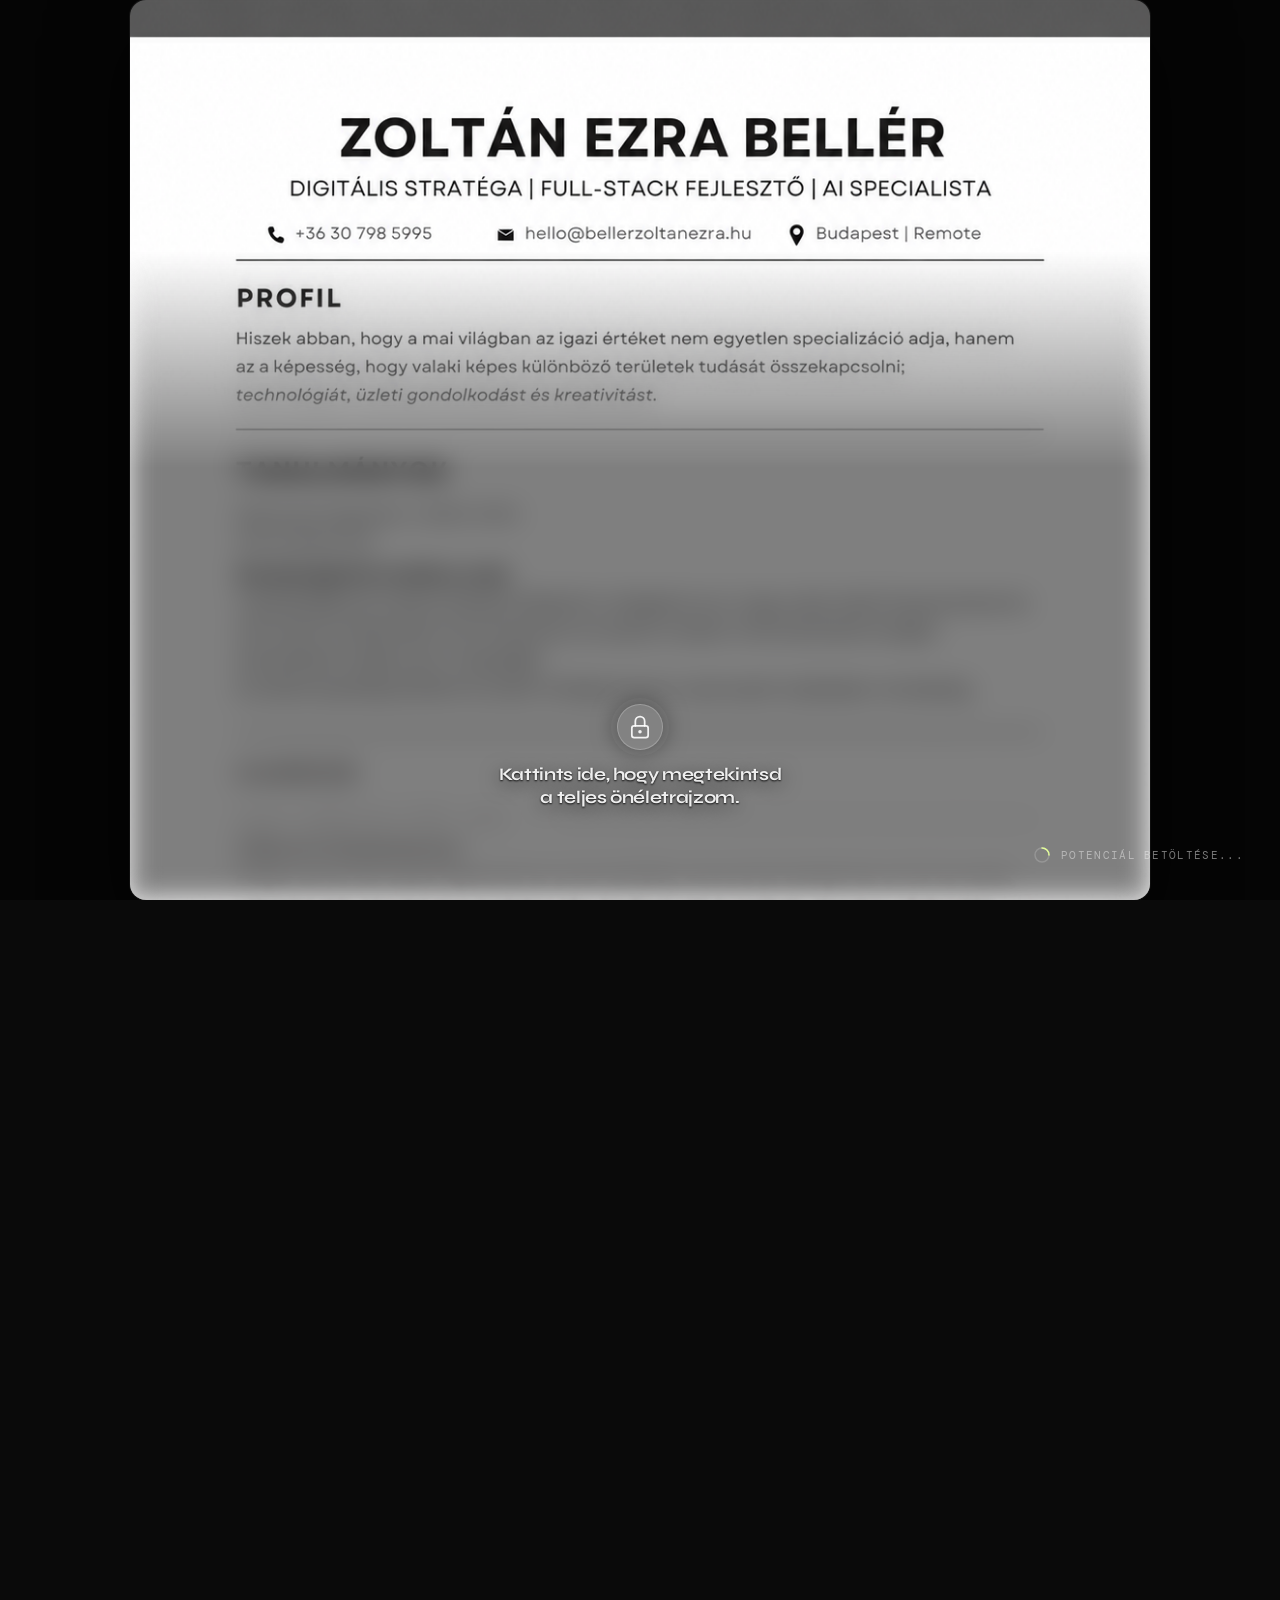
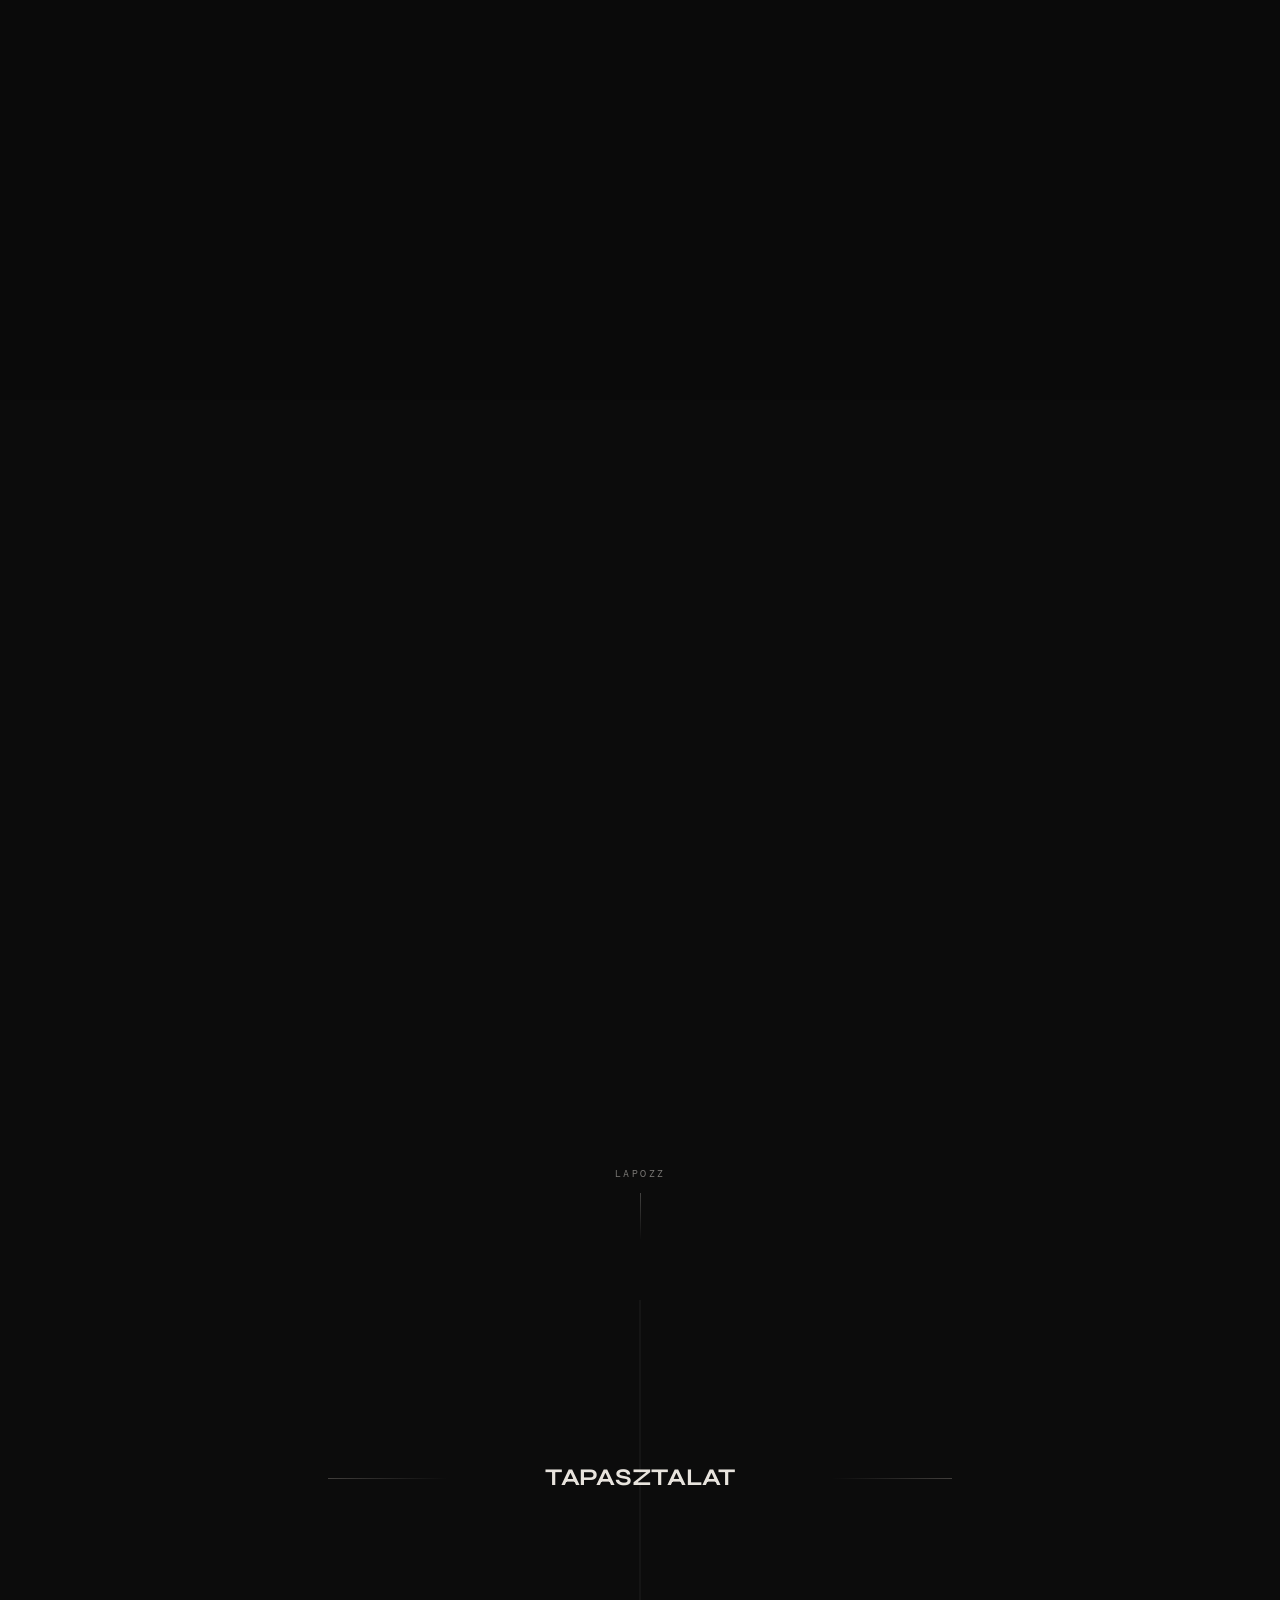
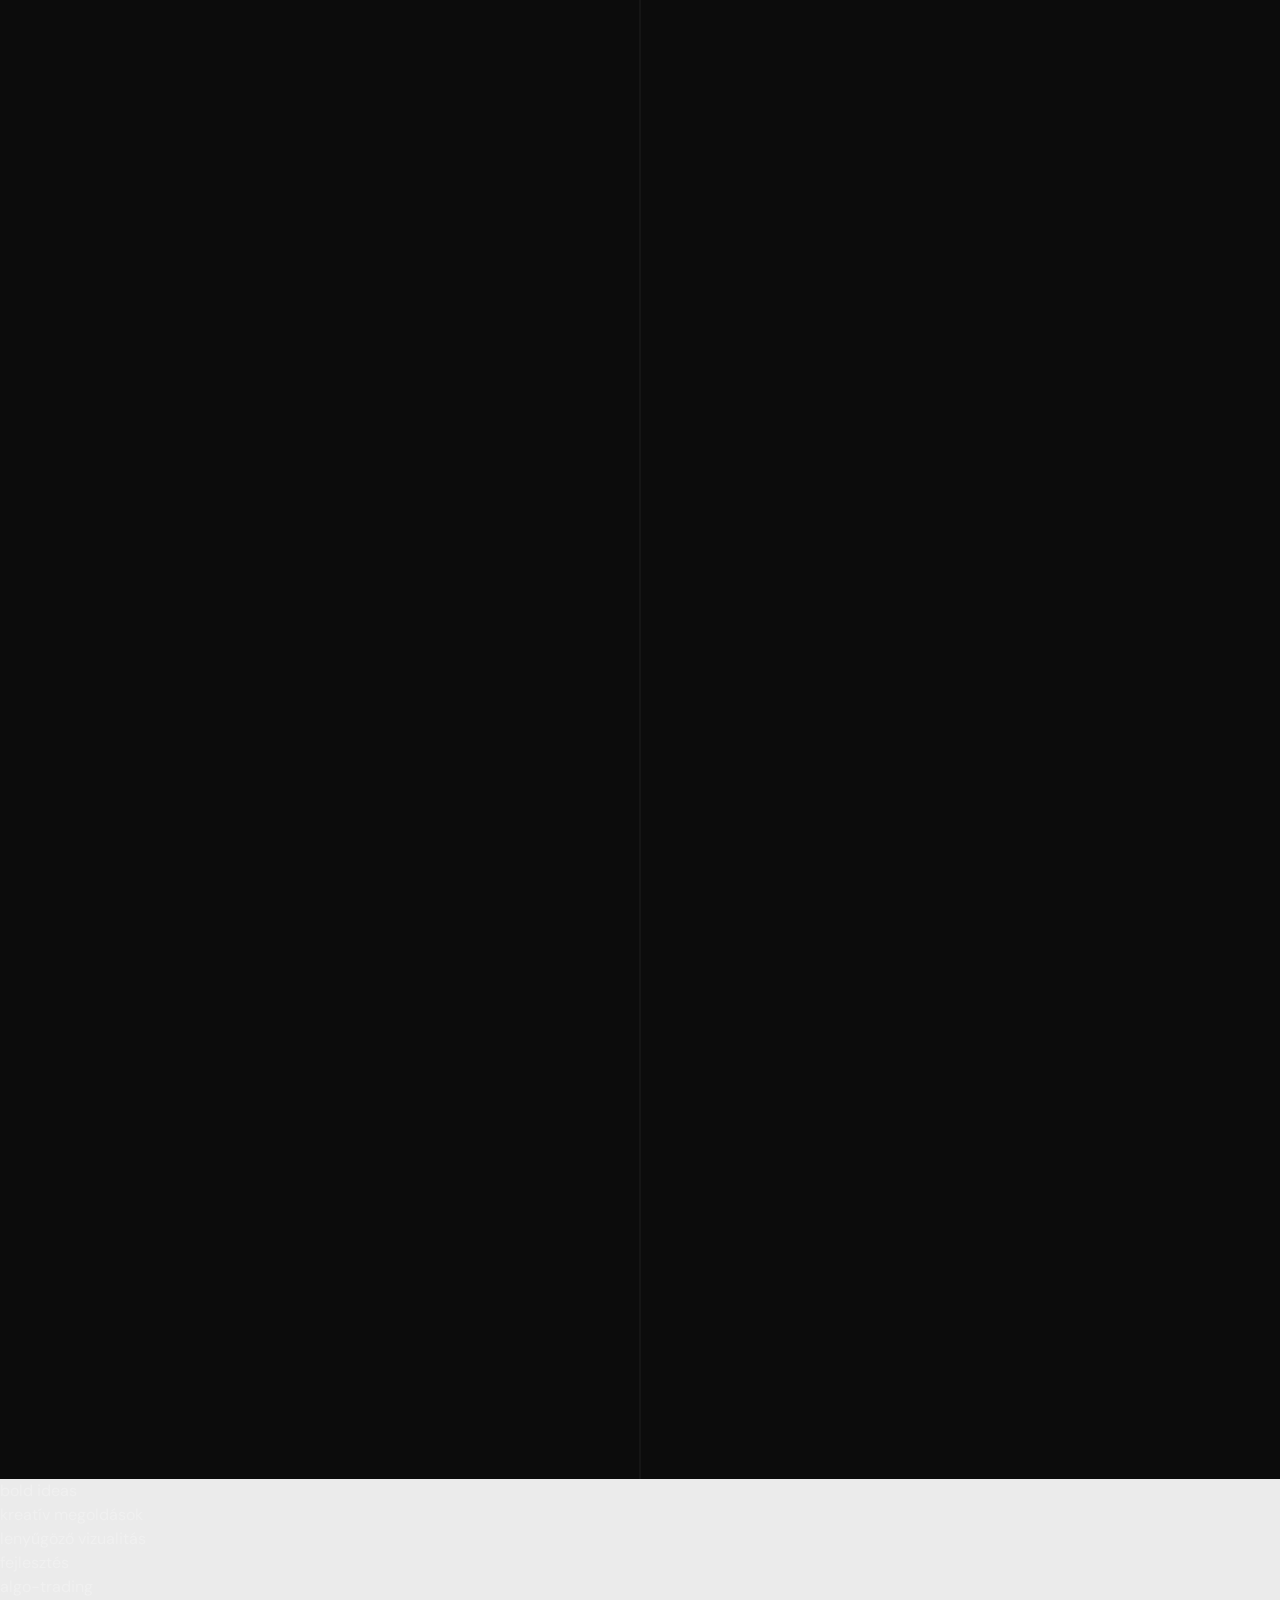
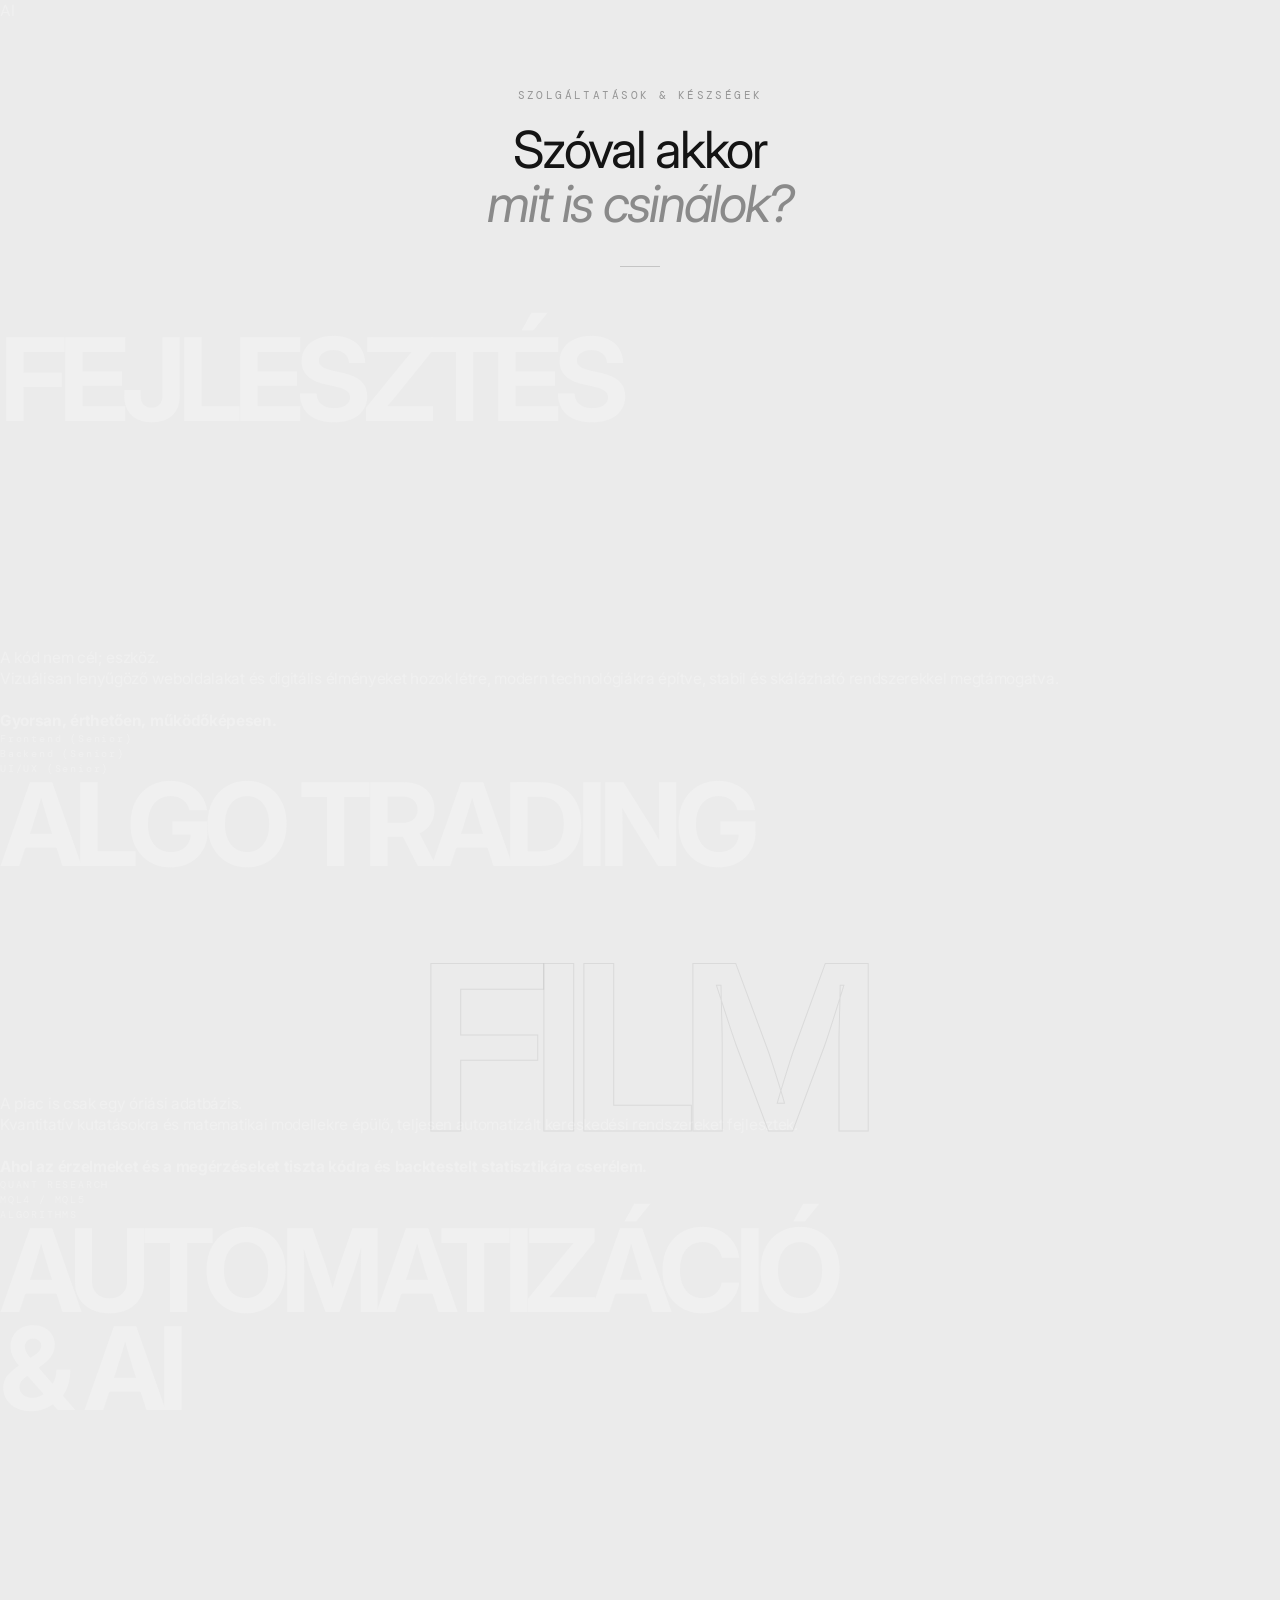
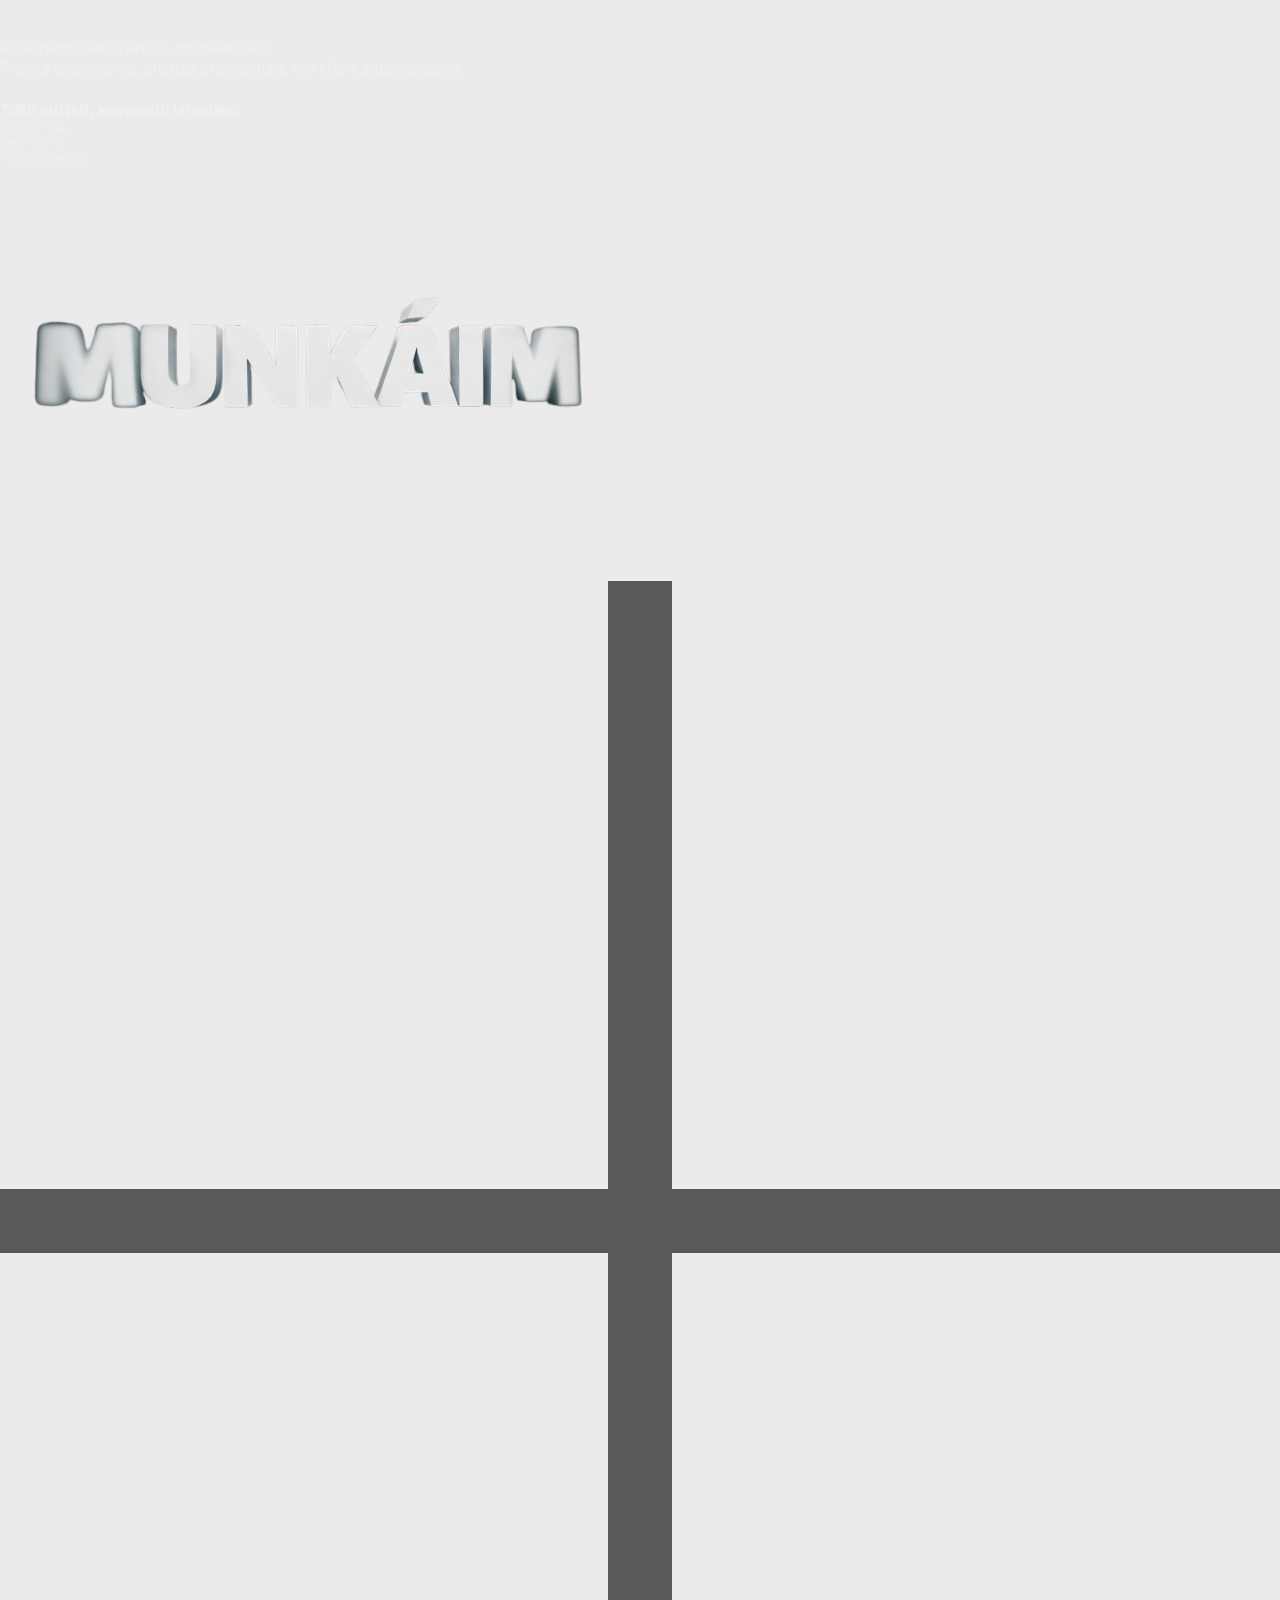
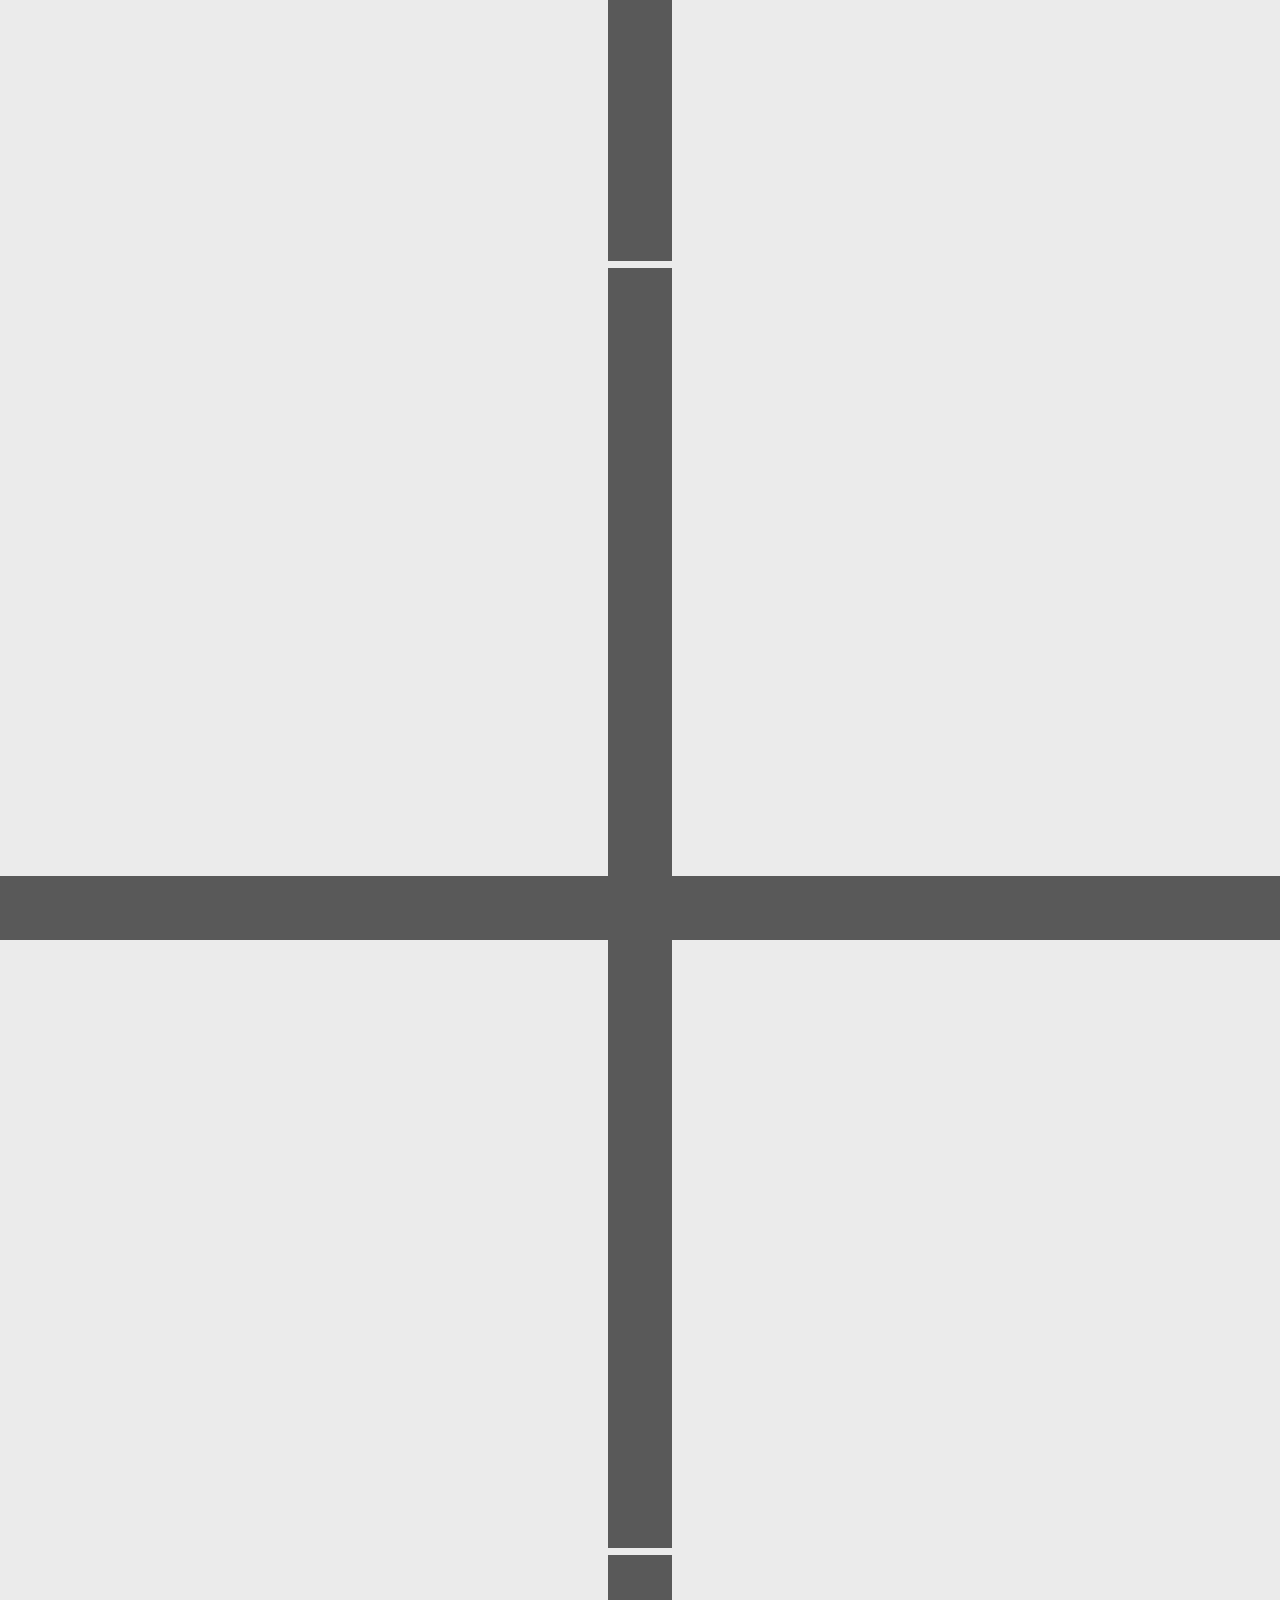
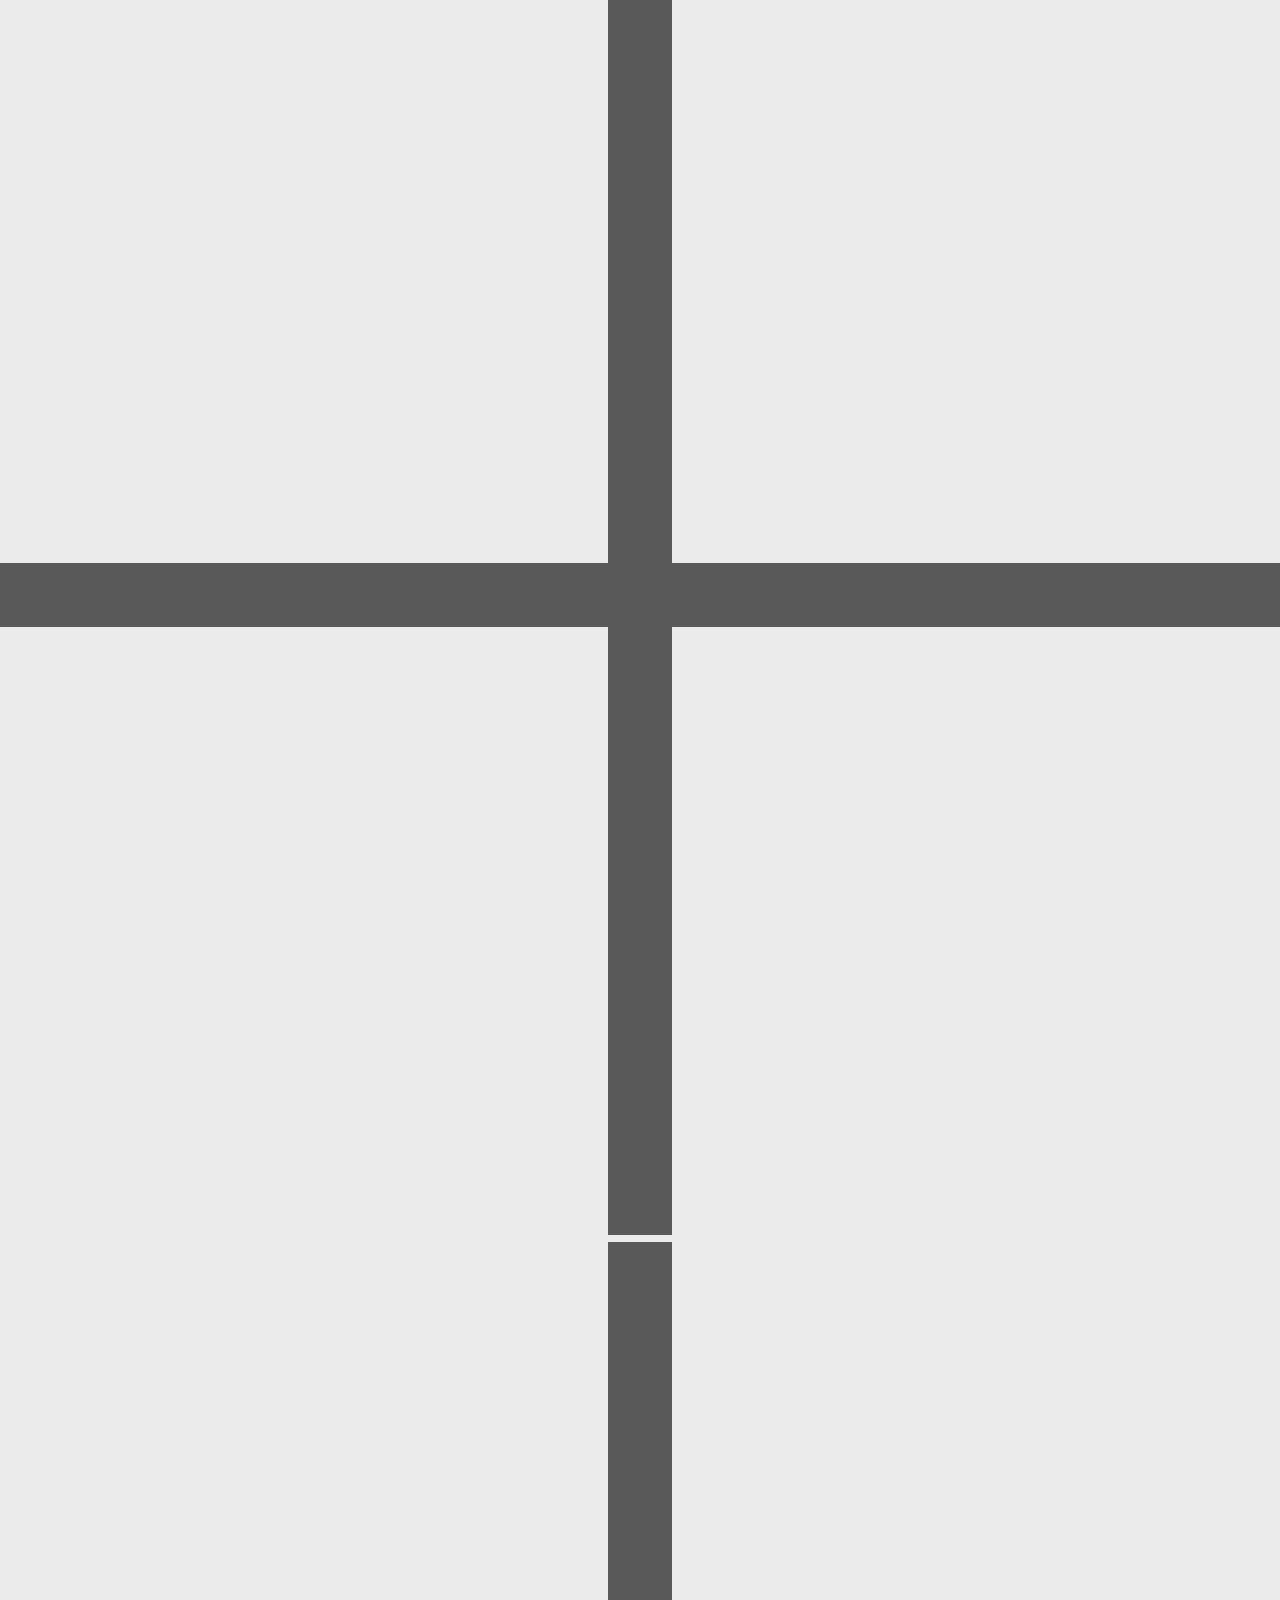
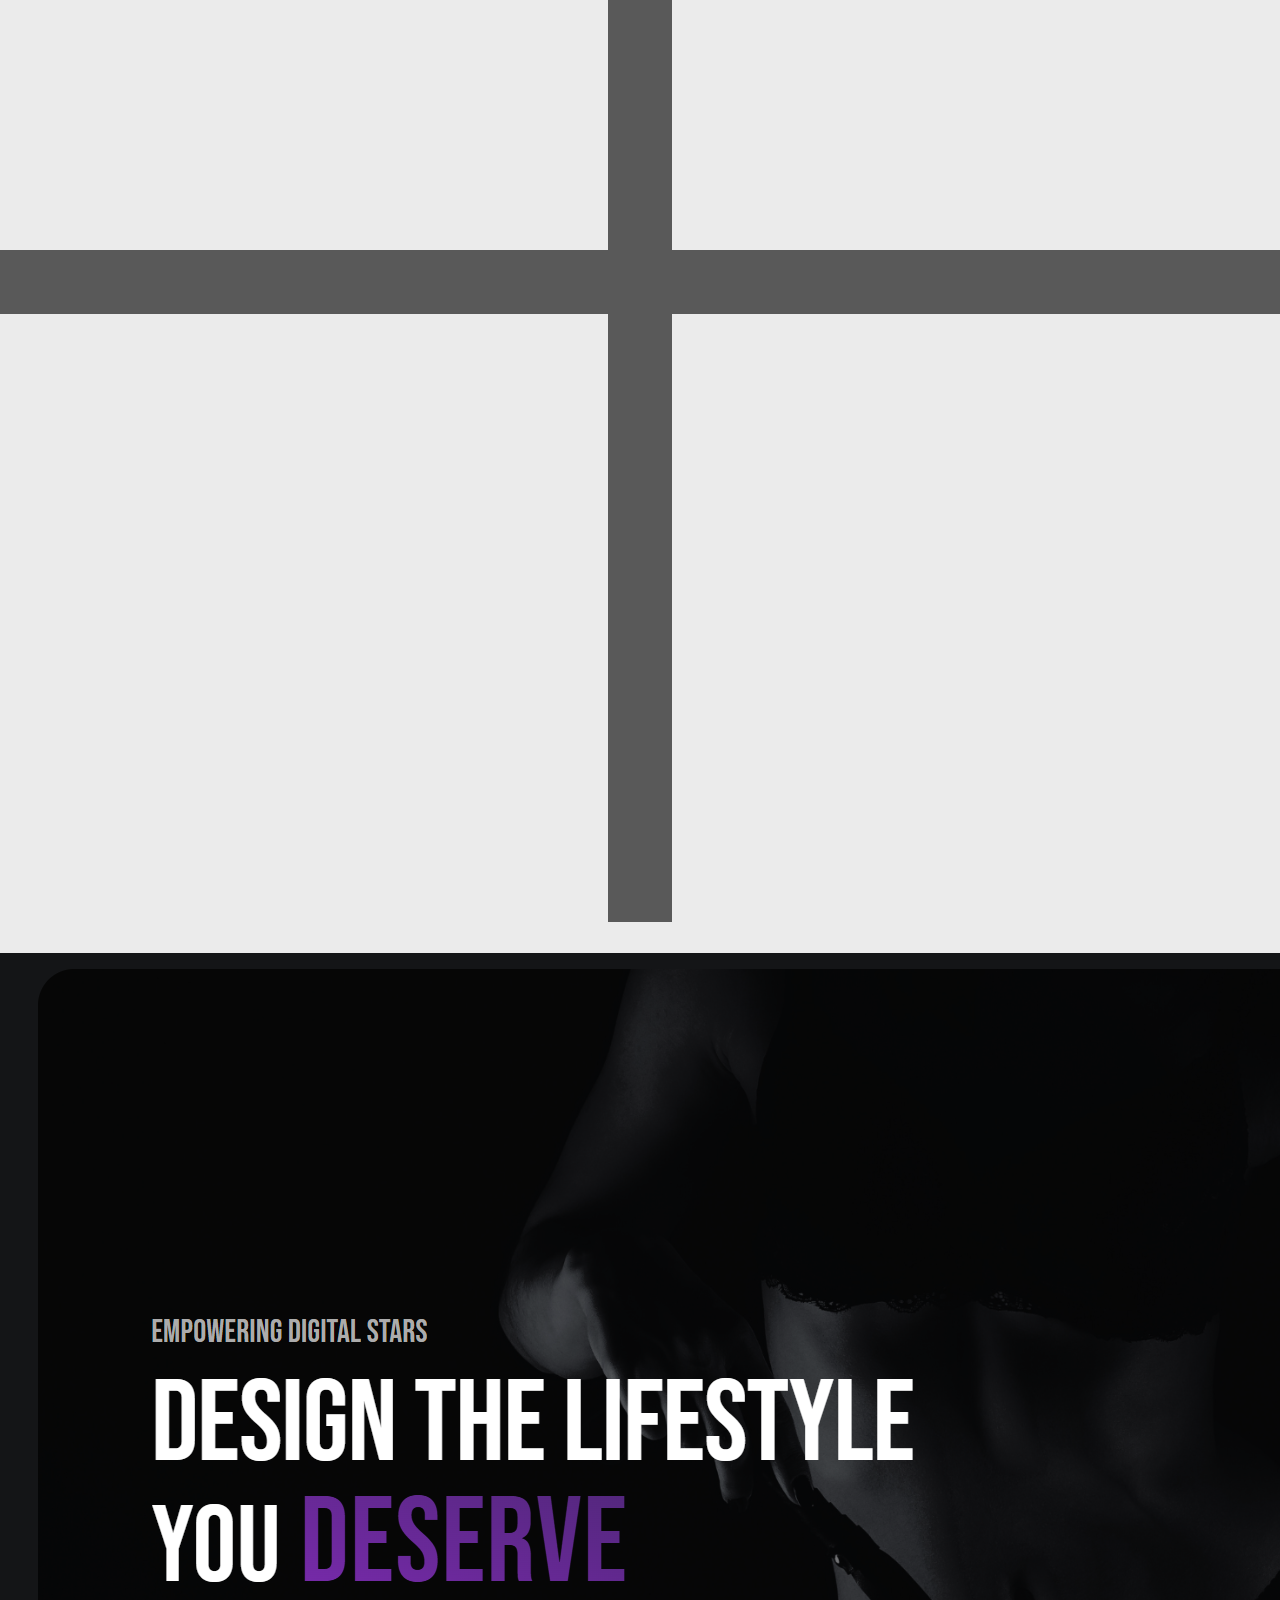
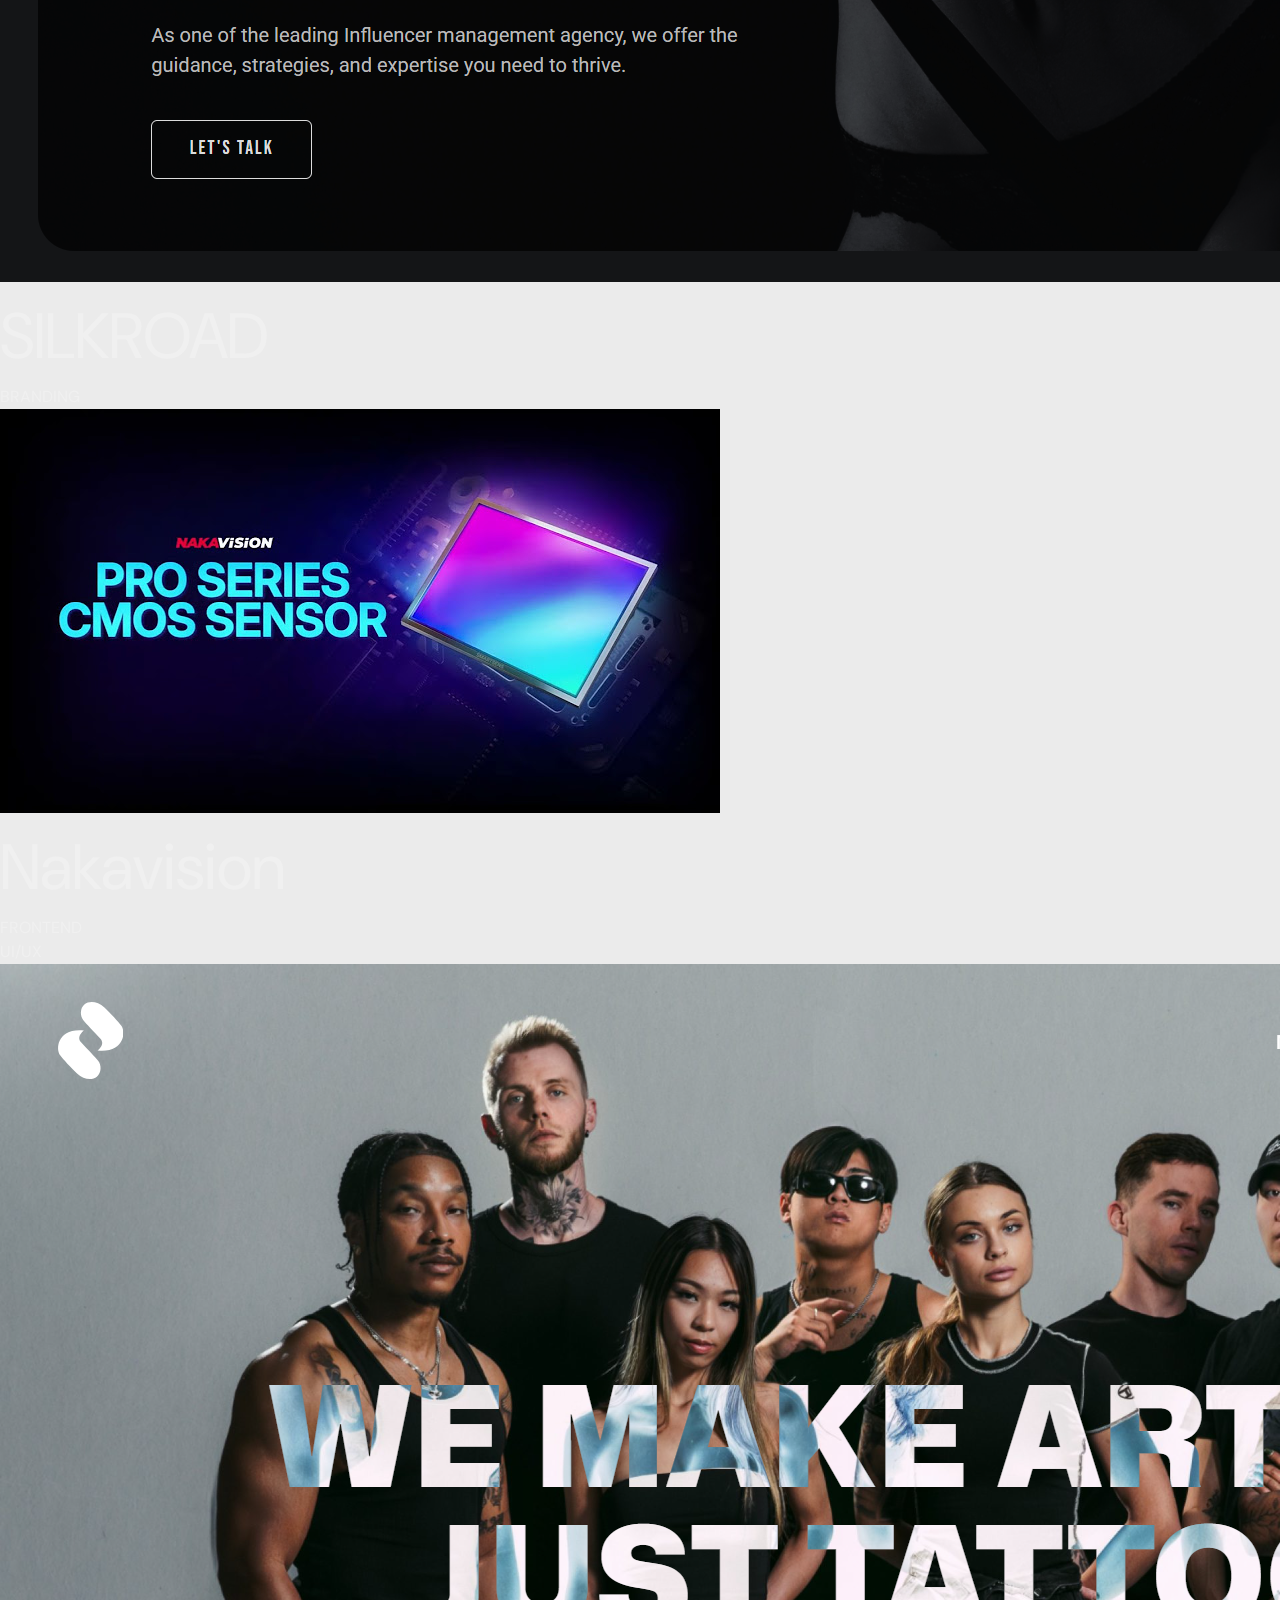
==== commit 56372abf: "full update" ====
--- a/index.html
+++ b/index.html
@@ -34,7 +34,7 @@
     "@type": "Person",
     "name": "Bellér Zoltán Ezra",
     "url": "https://bellerzoltanezra.hu",
-    "email": "bellerzoltanezra@gmail.com",
+    "email": "hello@bellerzoltanezra.hu",
     "telephone": "+36307985995",
     "jobTitle": "Digitális Stratéga & Frontend Fejlesztő",
     "description": "Rendszerépítő, márkaalkotó és digitális stratéga Budapestről.",
@@ -178,14 +178,126 @@
 /* ============================================================
    BOOT SCREEN
    ============================================================ */
-.boot-screen { position: fixed; inset: 0; z-index: var(--z-boot); background: var(--clr-bg); display: flex; flex-direction: column; align-items: center; justify-content: center; }
-.boot-screen__hub { position: relative; text-align: center; width: 90vw; max-width: 600px; }
-.boot-screen__line { position: absolute; width: 100%; left: 0; text-align: center; font-family: var(--ff-display); font-size: clamp(1.1rem, 3vw, 1.8rem); font-weight: 500; color: var(--clr-muted); white-space: normal; transition: none; }
-#bootLine2 { color: var(--clr-lime); }
-.boot-screen__foot { position: absolute; bottom: 36px; left: 50%; transform: translateX(-50%); display: flex; align-items: center; gap: 10px; }
-.boot-screen__spin svg { animation: spin-anim 1s linear infinite; display: block; }
-.boot-screen__tag { font-family: var(--ff-mono); font-size: 11px; letter-spacing: .12em; color: var(--clr-muted); text-transform: uppercase; }
-
+.boot-screen {
+  position: fixed;
+  inset: 0;
+  z-index: var(--z-boot);
+  background: #050505;
+  display: flex;
+  flex-direction: column;
+  align-items: center;
+  justify-content: center;
+  overflow: hidden;
+}
+
+.boot-screen__img-wrap {
+  position: relative;
+  width: min(1020px, 108vw);
+  height: auto;
+  border-radius: 16px;
+  overflow: hidden;
+  box-shadow: 0 32px 80px rgba(0,0,0,0.7), 0 0 0 1px rgba(255,255,255,0.07);
+  cursor: pointer;
+  z-index: 2;
+}
+
+.boot-screen__bg-img {
+  width: 100%;
+  height: auto;
+  display: block;
+  user-select: none;
+  pointer-events: none;
+}
+
+.boot-screen__blur-overlay {
+  position: absolute;
+  inset: 0;
+  backdrop-filter: blur(14px) brightness(0.5);
+  -webkit-backdrop-filter: blur(14px) brightness(0.5);
+  mask-image: linear-gradient(
+    to bottom,
+    transparent 0%,
+    transparent 28%,
+    rgba(0,0,0,0.5) 40%,
+    black 52%
+  );
+  -webkit-mask-image: linear-gradient(
+    to bottom,
+    transparent 0%,
+    transparent 28%,
+    rgba(0,0,0,0.5) 40%,
+    black 52%
+  );
+}
+
+.boot-screen__lock-block {
+  position: absolute;
+  bottom: 10%;
+  left: 50%;
+  transform: translateX(-50%);
+  display: flex;
+  flex-direction: column;
+  align-items: center;
+  gap: 0.9rem;
+  text-align: center;
+  padding: 0 1.25rem;
+  z-index: 2;
+  width: 100%;
+}
+
+.boot-screen__lock-icon {
+  width: 46px;
+  height: 46px;
+  border: 1.5px solid rgba(255,255,255,0.22);
+  border-radius: 50%;
+  display: flex;
+  align-items: center;
+  justify-content: center;
+  background: rgba(255,255,255,0.06);
+  box-shadow: 0 0 0 6px rgba(255,255,255,0.04), 0 0 24px rgba(0,0,0,0.5);
+  transition: background 0.2s, border-color 0.2s;
+}
+
+.boot-screen__img-wrap:hover .boot-screen__lock-icon {
+  background: rgba(255,255,255,0.12);
+  border-color: rgba(255,255,255,0.4);
+}
+
+.boot-screen__lock-label {
+  font-family: "Syne", sans-serif;
+  font-size: clamp(0.85rem, 2.2vw, 1.1rem);
+  font-weight: 700;
+  letter-spacing: -0.02em;
+  line-height: 1.3;
+  color: rgba(255,255,255,0.92);
+  max-width: 22ch;
+  text-shadow: 0 1px 2px rgba(0,0,0,0.9), 0 4px 20px rgba(0,0,0,0.7);
+}
+
+.boot-screen__foot {
+  position: absolute;
+  bottom: 36px;
+  right: 36px;
+  left: auto;
+  transform: none;
+  display: flex;
+  align-items: center;
+  gap: 10px;
+  z-index: 3;
+}
+
+.boot-screen__spin svg {
+  animation: spin-anim 1s linear infinite;
+  display: block;
+}
+
+.boot-screen__tag {
+  font-family: var(--ff-mono);
+  font-size: 11px;
+  letter-spacing: .12em;
+  color: var(--clr-muted);
+  text-transform: uppercase;
+}
 /* ============================================================
    TOP BAR
    ============================================================ */
@@ -1175,6 +1287,59 @@
     justify-content: center;
   }
 }
+
+/* ============================================================
+   WORK TABS LOGIC
+   ============================================================ */
+.work-tabs-container {
+  display: flex;
+  justify-content: center;
+  align-items: center;
+  gap: 1rem;
+  padding: 3rem 2rem 1rem;
+  background: #ebebeb;
+  position: relative;
+  z-index: 100;
+}
+
+.work-tab-btn {
+  font-family: var(--ff-mono);
+  font-size: 12px;
+  font-weight: 600;
+  letter-spacing: 0.1em;
+  text-transform: uppercase;
+  background: transparent;
+  border: 1px solid rgba(20, 20, 20, 0.2);
+  color: #141414;
+  padding: 0.75rem 1.5rem;
+  border-radius: 50px;
+  cursor: pointer;
+  transition: all 0.3s ease;
+}
+
+.work-tab-btn:hover {
+  border-color: rgba(20, 20, 20, 0.5);
+}
+
+.work-tab-btn.active {
+  background: #141414;
+  color: #ebebeb;
+  border-color: #141414;
+}
+
+.work-tab-content {
+  display: none;
+}
+
+.work-tab-content.active {
+  display: block;
+  animation: fadeInTab 0.4s ease forwards;
+}
+
+@keyframes fadeInTab {
+  from { opacity: 0; transform: translateY(10px); }
+  to { opacity: 1; transform: translateY(0); }
+}
 </style>
 </head>
 <body>
@@ -1182,6 +1347,20 @@
 <canvas class="dust-layer" id="dustCanvas" aria-hidden="true"></canvas>
 
 <div class="boot-screen" id="bootScreen" aria-hidden="true">
+  <div class="boot-screen__img-wrap">
+    <img src="blur.png" alt="" class="boot-screen__bg-img" draggable="false">
+    <div class="boot-screen__blur-overlay"></div>
+    <div class="boot-screen__lock-block">
+      <div class="boot-screen__lock-icon" aria-hidden="true">
+        <svg width="28" height="28" viewBox="0 0 24 24" fill="none">
+          <rect x="5" y="11" width="14" height="10" rx="2" stroke="rgba(255,255,255,0.9)" stroke-width="1.5"/>
+          <path d="M8 11V7a4 4 0 0 1 8 0v4" stroke="rgba(255,255,255,0.9)" stroke-width="1.5" stroke-linecap="round"/>
+          <circle cx="12" cy="16" r="1.5" fill="rgba(255,255,255,0.9)"/>
+        </svg>
+      </div>
+      <p class="boot-screen__lock-label">Kattints ide, hogy megtekintsd a teljes önéletrajzom.</p>
+    </div>
+  </div>
   <div class="boot-screen__foot">
     <div class="boot-screen__spin" aria-hidden="true">
       <svg width="18" height="18" viewBox="0 0 18 18" fill="none">
@@ -1189,11 +1368,7 @@
         <path d="M9 2 A7 7 0 0 1 16 9" stroke="#E4FE9A" stroke-width="1.5" stroke-linecap="round"/>
       </svg>
     </div>
-    <span class="boot-screen__tag">Betöltés</span>
-  </div>
-  <div class="boot-screen__hub">
-    <p class="boot-screen__line" id="bootLine1">Cigiszüneten vagyok...</p>
-    <p class="boot-screen__line" id="bootLine2" style="opacity:0;filter:blur(8px);">Csak viccelek, kezdhetjük?</p>
+    <span class="boot-screen__tag">potenciál betöltése...</span>
   </div>
 </div>
 
@@ -1210,12 +1385,11 @@
   </div>
   <div class="top-bar__time" id="liveClock">Budapest — 00:00:00 CET</div>
   <nav class="top-bar__links">
-    <!-- 
+
 <a href="/cv.html" class="lang-switch" id="langSwitch">
   <span class="lang-switch__txt">ENG</span>
   <span class="lang-switch__arrow">↗</span>
 </a> 
--->
   </nav>
 </header>
 
@@ -1635,7 +1809,7 @@
               </a>
               <button class="contact-card__link" id="emailCopyBtn">
                 <svg width="22" height="22" viewBox="0 0 24 24" fill="none"><rect x="2" y="4" width="20" height="16" rx="2" stroke="currentColor" stroke-width="1.5"/><path d="M2 7l10 7 10-7" stroke="currentColor" stroke-width="1.5" stroke-linecap="round"/></svg>
-                <span id="emailBtnTxt">bellerzoltanezra@gmail.com</span>
+                <span id="emailBtnTxt">hello@bellerzoltanezra.hu</span>
               </button>
             </div>
           </div>
@@ -1724,16 +1898,30 @@
     document.addEventListener('visibilitychange', () => { if (document.hidden) cancelAnimationFrame(raf); else { resize(); frame=0; raf=requestAnimationFrame(tick); } });
   })();
 
-  /* ---- BOOT ---- */
-  (function() {
-    const screen = document.getElementById('bootScreen');
-    const l1 = document.getElementById('bootLine1'); const l2 = document.getElementById('bootLine2');
-    setTimeout(() => {
-      gsap.to(l1, { opacity: 0, y: -28, filter: 'blur(12px)', duration: 0.7, ease: 'power2.in' });
-      setTimeout(() => { gsap.to(l2, { opacity: 1, filter: 'blur(0px)', y: 0, duration: 0.55, ease: 'power3.out' }); }, 300);
-      setTimeout(() => { gsap.to(screen, { opacity: 0, duration: 0.5, ease: 'power2.inOut', onComplete: () => { screen.style.display = 'none'; } }); }, 1200);
-    }, 1100);
-  })();
+/* ---- BOOT ---- */
+(function() {
+  const screen = document.getElementById('bootScreen');
+  const imgWrap = screen.querySelector('.boot-screen__img-wrap');
+
+  window.__bootDismissed = false;
+
+  imgWrap.addEventListener('click', dismiss);
+  imgWrap.addEventListener('touchend', dismiss, { passive: true });
+
+  function dismiss() {
+    if (window.__bootDismissed) return;
+    window.__bootDismissed = true;
+    gsap.to(screen, {
+      opacity: 0,
+      duration: 0.5,
+      ease: 'power2.inOut',
+      onComplete: () => {
+        screen.style.display = 'none';
+        startApp();
+      }
+    });
+  }
+})();
 
   /* ---- CLOCK ---- */
   (function() {
@@ -1804,17 +1992,25 @@
   const altIdx = document.getElementById('altIdx');
   const altCopy = document.getElementById('altCopy');
 
-  const OPENING = [
-    { text: "Azoknak építek, akik ", em: false },
+const OPENING = [
+    { text: "Azoknak építek, akik \n", em: false },
     { text: "eredményt", em: true },
-    { text: " akarnak - nem csak ", em: false },
+    { text: " akarnak; \nnem csak ", em: false },
     { text: "látványt", em: true },
     { text: ".", em: false }
   ];
   const OPENING_LEN = OPENING.reduce((a, s) => a + s.text.length, 0);
+
   function renderOpening(chars, cursor) {
     let rem = chars, html = '';
-    for (const s of OPENING) { if (rem <= 0) break; const chunk = s.text.slice(0, rem); rem -= chunk.length; html += s.em ? `<em>${chunk}</em>` : chunk; }
+    for (const s of OPENING) { 
+      if (rem <= 0) break; 
+      const chunk = s.text.slice(0, rem); 
+      rem -= chunk.length; 
+      // \n karakterek cseréje <br> tagekre a biztonságos animációhoz
+      const escaped = chunk.replace(/\n/g, '<br>');
+      html += s.em ? `<em>${escaped}</em>` : escaped; 
+    }
     if (cursor) html += '<span class="blink-bar"></span>';
     altCopy.innerHTML = html;
   }
@@ -1938,15 +2134,31 @@
     setCollabTarget(window.innerWidth+200,-100); await pause(600); collabPtr.classList.remove('show');
   }
   function pause(ms) { return new Promise(r => setTimeout(r, ms)); }
-  setTimeout(() => {
-    if (!NO_MOTION) runSequence();
-    else { gsap.set('.pull-text',{y:'0%'}); gsap.set([heroEye,heroSub],{opacity:1}); gsap.set(mainCanvas,{opacity:1}); }
-  }, 1800);
+window.startApp = function() {
+  ScrollTrigger.refresh();
+  if (!NO_MOTION) {
+    setTimeout(() => runSequence(), 300);
+  } else {
+    gsap.set('.pull-text', { y: '0%' });
+    gsap.set([heroEye, heroSub], { opacity: 1 });
+    gsap.set(mainCanvas, { opacity: 1 });
+  }
+};
 
   /* ---- SCROLL PANELS ---- */
   const PANELS_DATA = [
-    { num:'02', segs:[ {t:'A precizitás ',em:false},{t:'és a játékosság találkozása',em:true},{t:'; fegyelmezett struktúra, merész kreatív vízióval feltöltve.',em:false} ] },
-{ num:'03', segs:[ {t:"Nem csupán kódot írok.",em:false},{t:' Élményt teremtek.',em:true},{t:'\nÜdvözöllek a világomban.',em:false} ] }
+    { num:'02', segs:[ 
+        {t:'A precizitás ',em:false},
+        {t:'és a játékosság találkozása',em:false},
+        {t:'; fegyelmezett struktúra, ',em:false},
+        {t:'merész kreatív vízióval',em:true},
+        {t:' feltöltve.',em:false} 
+    ] },
+    { num:'03', segs:[ 
+        {t:"Nem csupán kódot írok.",em:false},
+        {t:'\nÉlményt teremtek.',em:true},
+        {t:'\nÜdvözöllek a világomban.',em:false} 
+    ] }
   ];
   PANELS_DATA.forEach(p => { p.len=p.segs.reduce((a,s)=>a+s.t.length,0); });
   const panelChars=[0,0];
@@ -2178,11 +2390,11 @@
     const btn = document.getElementById('emailCopyBtn'); const lbl = document.getElementById('emailBtnTxt'); const arrow = document.getElementById('emailArrow');
     if (!btn) return;
     btn.addEventListener('click', () => {
-      navigator.clipboard.writeText('bellerzoltanezra@gmail.com').then(() => {
+      navigator.clipboard.writeText('hello@bellerzoltanezra.hu').then(() => {
         lbl.textContent = 'Kimásolva!'; btn.style.borderColor='rgba(228,254,154,.5)'; btn.style.color='#E4FE9A';
         if (arrow) arrow.textContent = '✓';
-        setTimeout(() => { lbl.textContent='bellerzoltanezra@gmail.com'; btn.style.borderColor=''; btn.style.color=''; if (arrow) arrow.textContent='Másolás ↗'; }, 2000);
-      }).catch(() => { lbl.textContent='bellerzoltanezra@gmail.com'; setTimeout(()=>{ lbl.textContent='bellerzoltanezra@gmail.com'; },3000); });
+        setTimeout(() => { lbl.textContent='hello@bellerzoltanezra.hu'; btn.style.borderColor=''; btn.style.color=''; if (arrow) arrow.textContent='Másolás ↗'; }, 2000);
+      }).catch(() => { lbl.textContent='hello@bellerzoltanezra.hu'; setTimeout(()=>{ lbl.textContent='hello@bellerzoltanezra.hu'; },3000); });
     });
   })();
 
@@ -2255,10 +2467,30 @@
 
 <script>
 document.addEventListener('DOMContentLoaded',()=>{
-  gsap.registerPlugin(ScrollTrigger);
-  const embedSec=document.getElementById('embed-section'); if(!embedSec)return;
-  const workWrap=embedSec.querySelector('.work-wrapper'), bgWrap=embedSec.querySelector('.work-bg-wrap'); if(!workWrap||!bgWrap)return;
-  gsap.fromTo(bgWrap,{opacity:0},{opacity:1,duration:0.4,ease:'none',scrollTrigger:{trigger:workWrap,start:'top top',end:'bottom bottom',toggleActions:'play reverse play reverse'}});
+  gsap.registerPlugin(ScrollTrigger); 
+  const embedSec=document.getElementById('embed-section'); 
+  if(!embedSec)return;
+
+  // Megkeressük az összes .work-wrapper-t (az Opció 1-et és az Opció 2-t is)
+  const workWraps = embedSec.querySelectorAll('.work-wrapper');
+  
+  workWraps.forEach(workWrap => {
+    const bgWrap = workWrap.querySelector('.work-bg-wrap'); 
+    if(!bgWrap) return; // Ha valamiért nincs benne a háttér, ugrunk
+    
+    // Rátesszük a ScrollTrigger animációt az aktuális tabra
+    gsap.fromTo(bgWrap, {opacity:0}, {
+      opacity:1, 
+      duration:0.4, 
+      ease:'none', 
+      scrollTrigger: {
+        trigger: workWrap, 
+        start: 'top top', 
+        end: 'bottom bottom', 
+        toggleActions: 'play reverse play reverse'
+      }
+    });
+  });
 });
 </script>
 
@@ -2344,7 +2576,7 @@
 document.addEventListener('DOMContentLoaded', () => {
   const embedSec=document.getElementById('embed-section'); if(!embedSec)return;
   const stickyWrap=embedSec.querySelector('.services-sticky-wrap'); if(!stickyWrap)return;
-  const svcMap={film:'full stack',photo:'MARKETING',cgi:'AI',production:'BRAND'};
+  const svcMap={film:'full stack',photo:'TRADING',cgi:'AI',production:'BRAND'};
   embedSec.querySelectorAll('.services-content-card[data-service]').forEach(card=>{const svc=card.getAttribute('data-service');ScrollTrigger.create({trigger:card,start:'top center',end:'bottom center',onEnter:()=>stickyWrap.setAttribute('data-active-service',svcMap[svc]||svc.toUpperCase()),onEnterBack:()=>stickyWrap.setAttribute('data-active-service',svcMap[svc]||svc.toUpperCase()),});});
 });
 </script>
@@ -2353,5 +2585,27 @@
 CustomEase && CustomEase.create("custom","M0,0 C0.29,0 0.428,0.015 0.5,0.1 0.569,0.183 0.613,0.337 0.613,0.481 0.613,0.578 0.637,0.806 0.7,0.9 0.775,1.011 1,0.945 1,1 ");
 </script>
 
+<script>
+  function switchWorkTab(tabId) {
+    // 1. Gombok "active" classának frissítése
+    document.getElementById('btn-opt-1').classList.toggle('active', tabId === 1);
+    document.getElementById('btn-opt-2').classList.toggle('active', tabId === 2);
+
+    // 2. Tartalmi konténerek megjelenítése/elrejtése
+    document.getElementById('work-opt-1').classList.toggle('active', tabId === 1);
+    document.getElementById('work-opt-2').classList.toggle('active', tabId === 2);
+
+    // 3. Nagyon fontos: GSAP ScrollTrigger frissítése!
+    // Mivel a DOM magassága és láthatósága változik, szólnunk kell a GSAP-nek, 
+    // hogy számolja újra az elemek magasságát és a görgetési pontokat.
+    if (typeof ScrollTrigger !== 'undefined') {
+      // Egy pici késleltetés kell, hogy a böngésző biztosan újra-renderelje a display block/none-t
+      setTimeout(() => {
+        ScrollTrigger.refresh();
+      }, 50);
+    }
+  }
+</script>
+
 </body>
 </html>
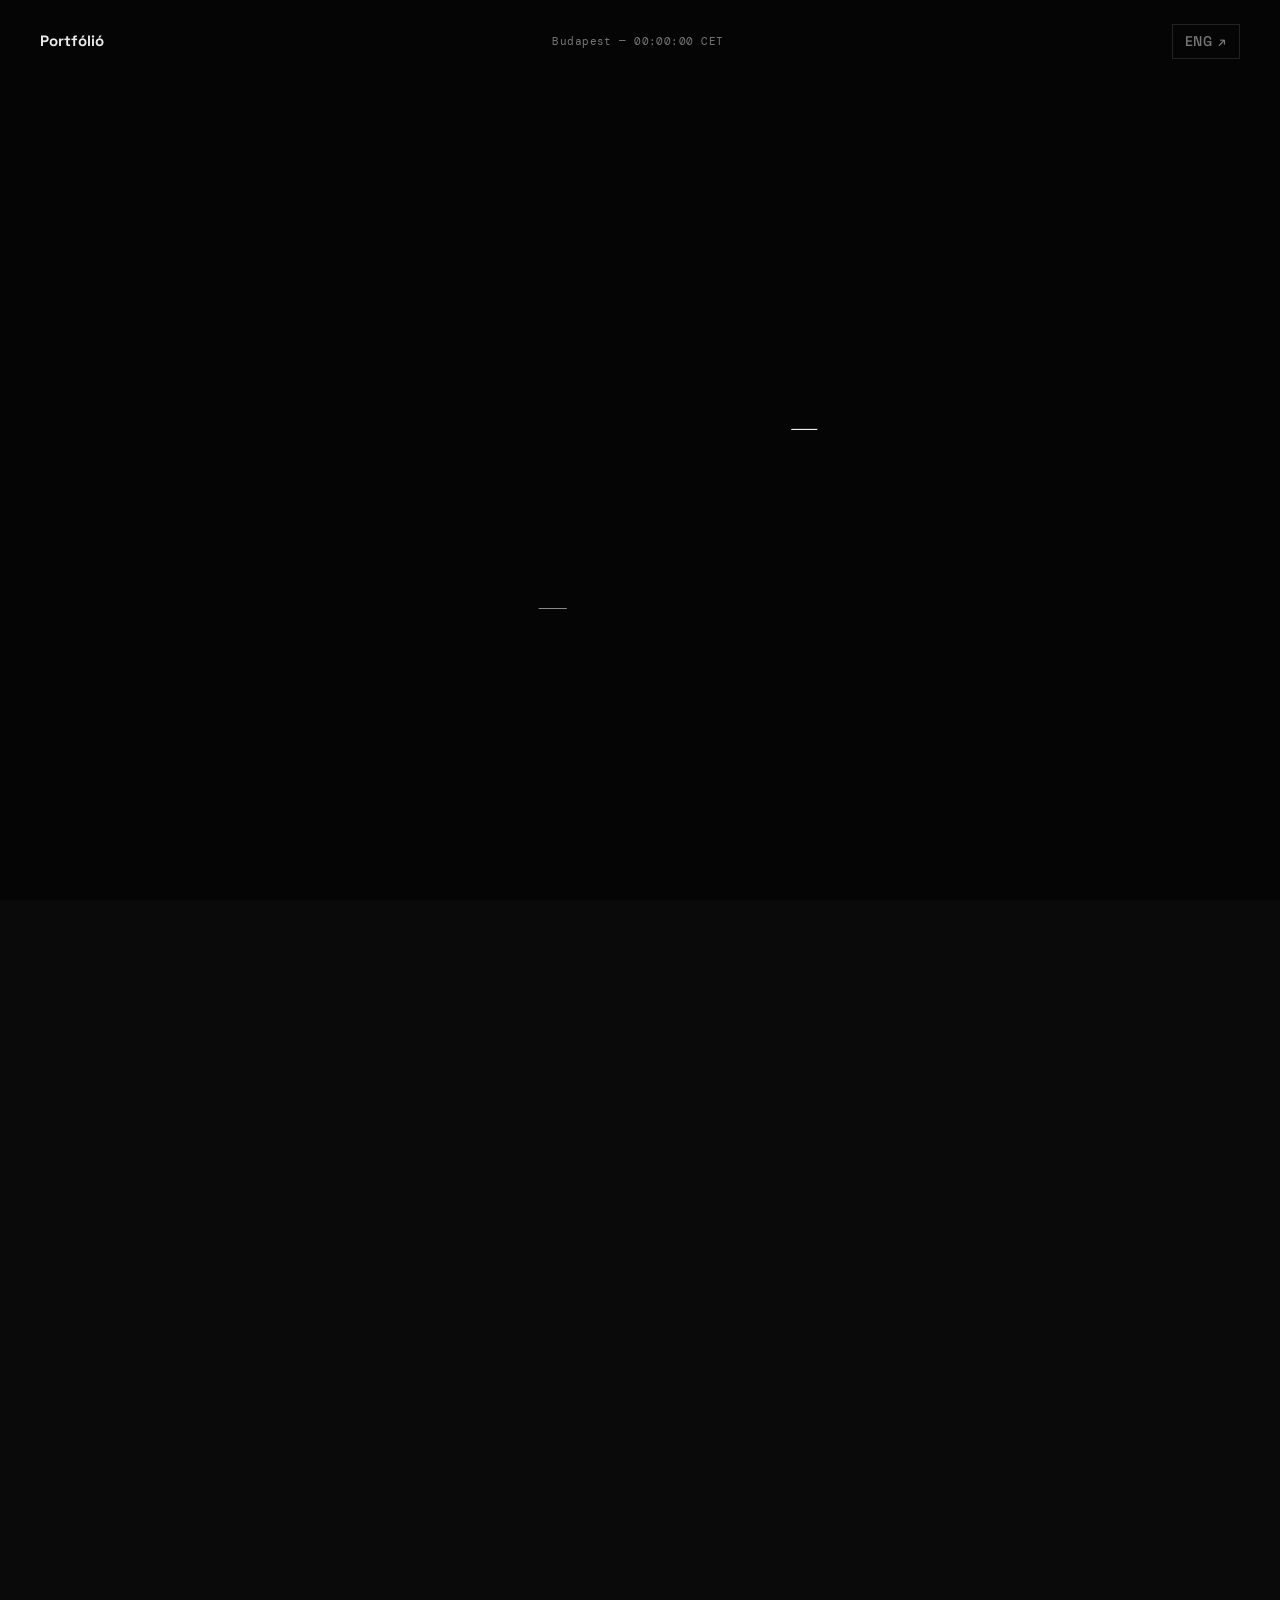
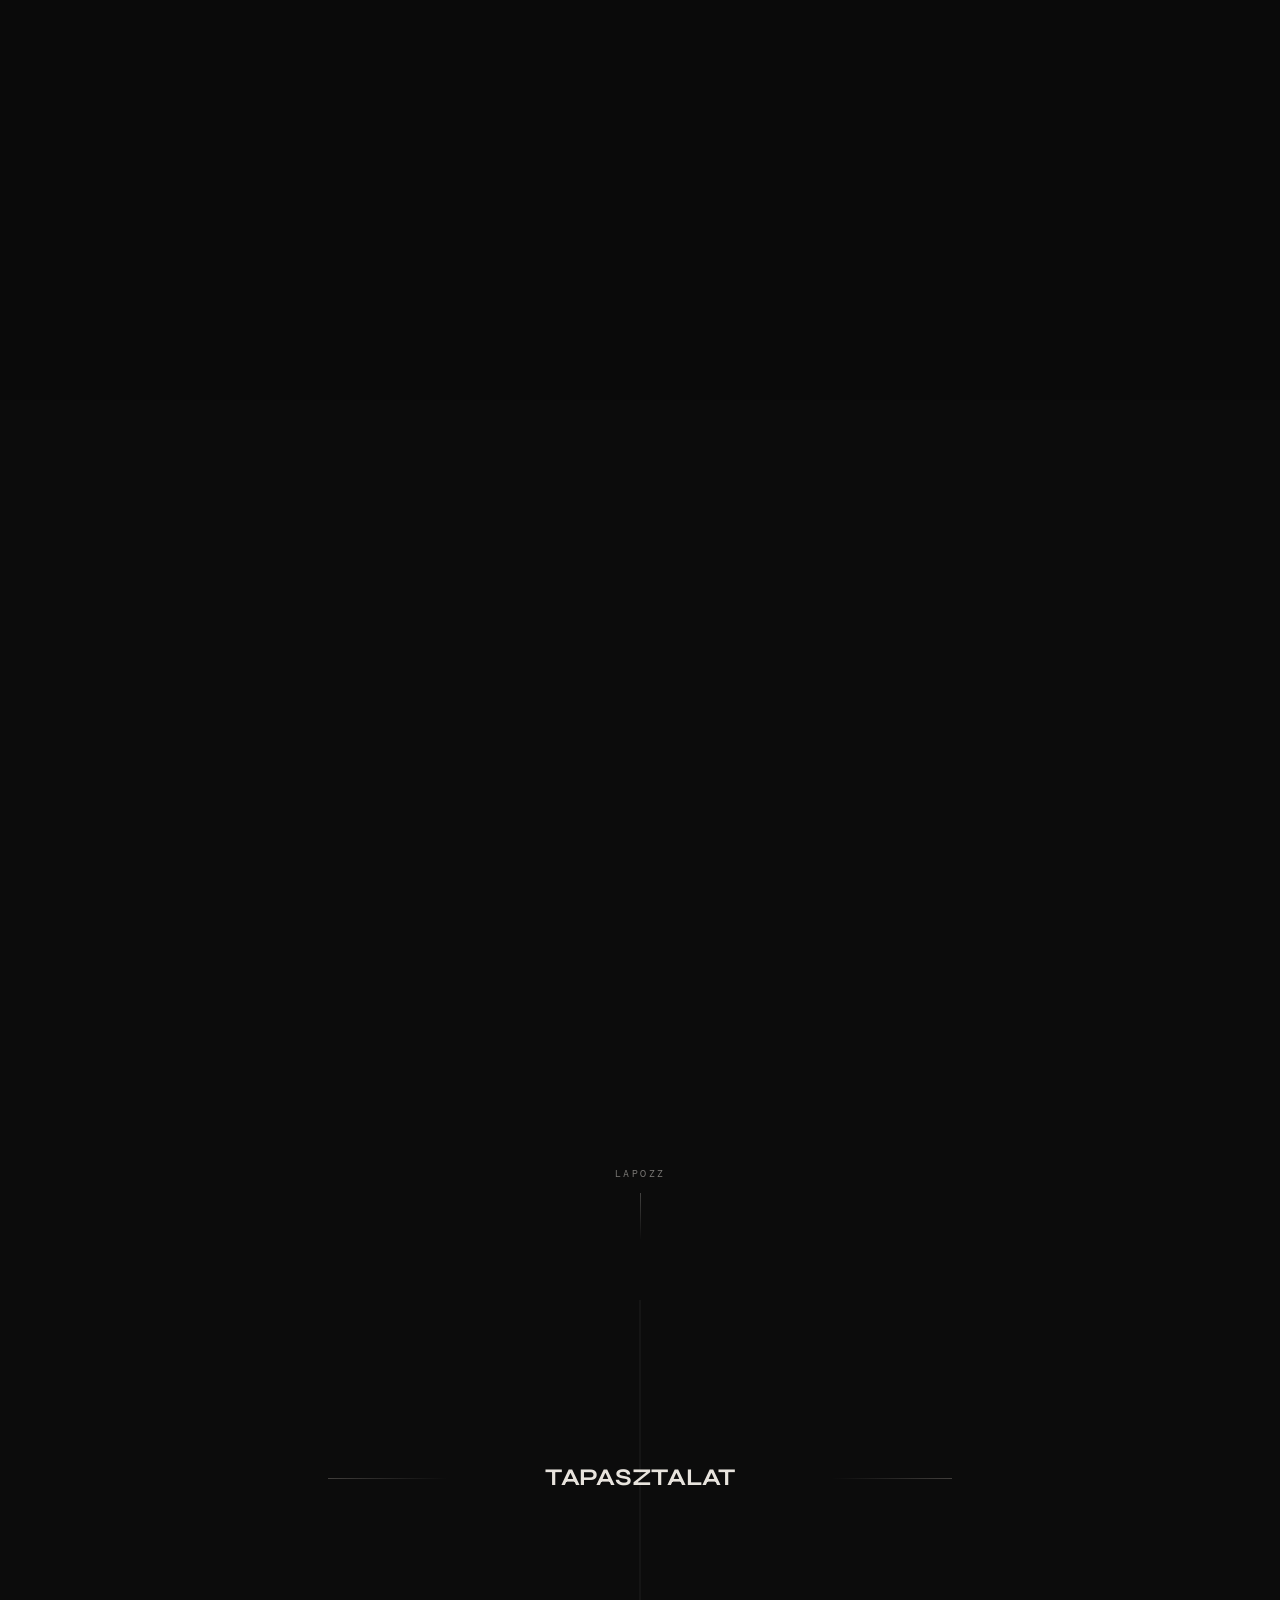
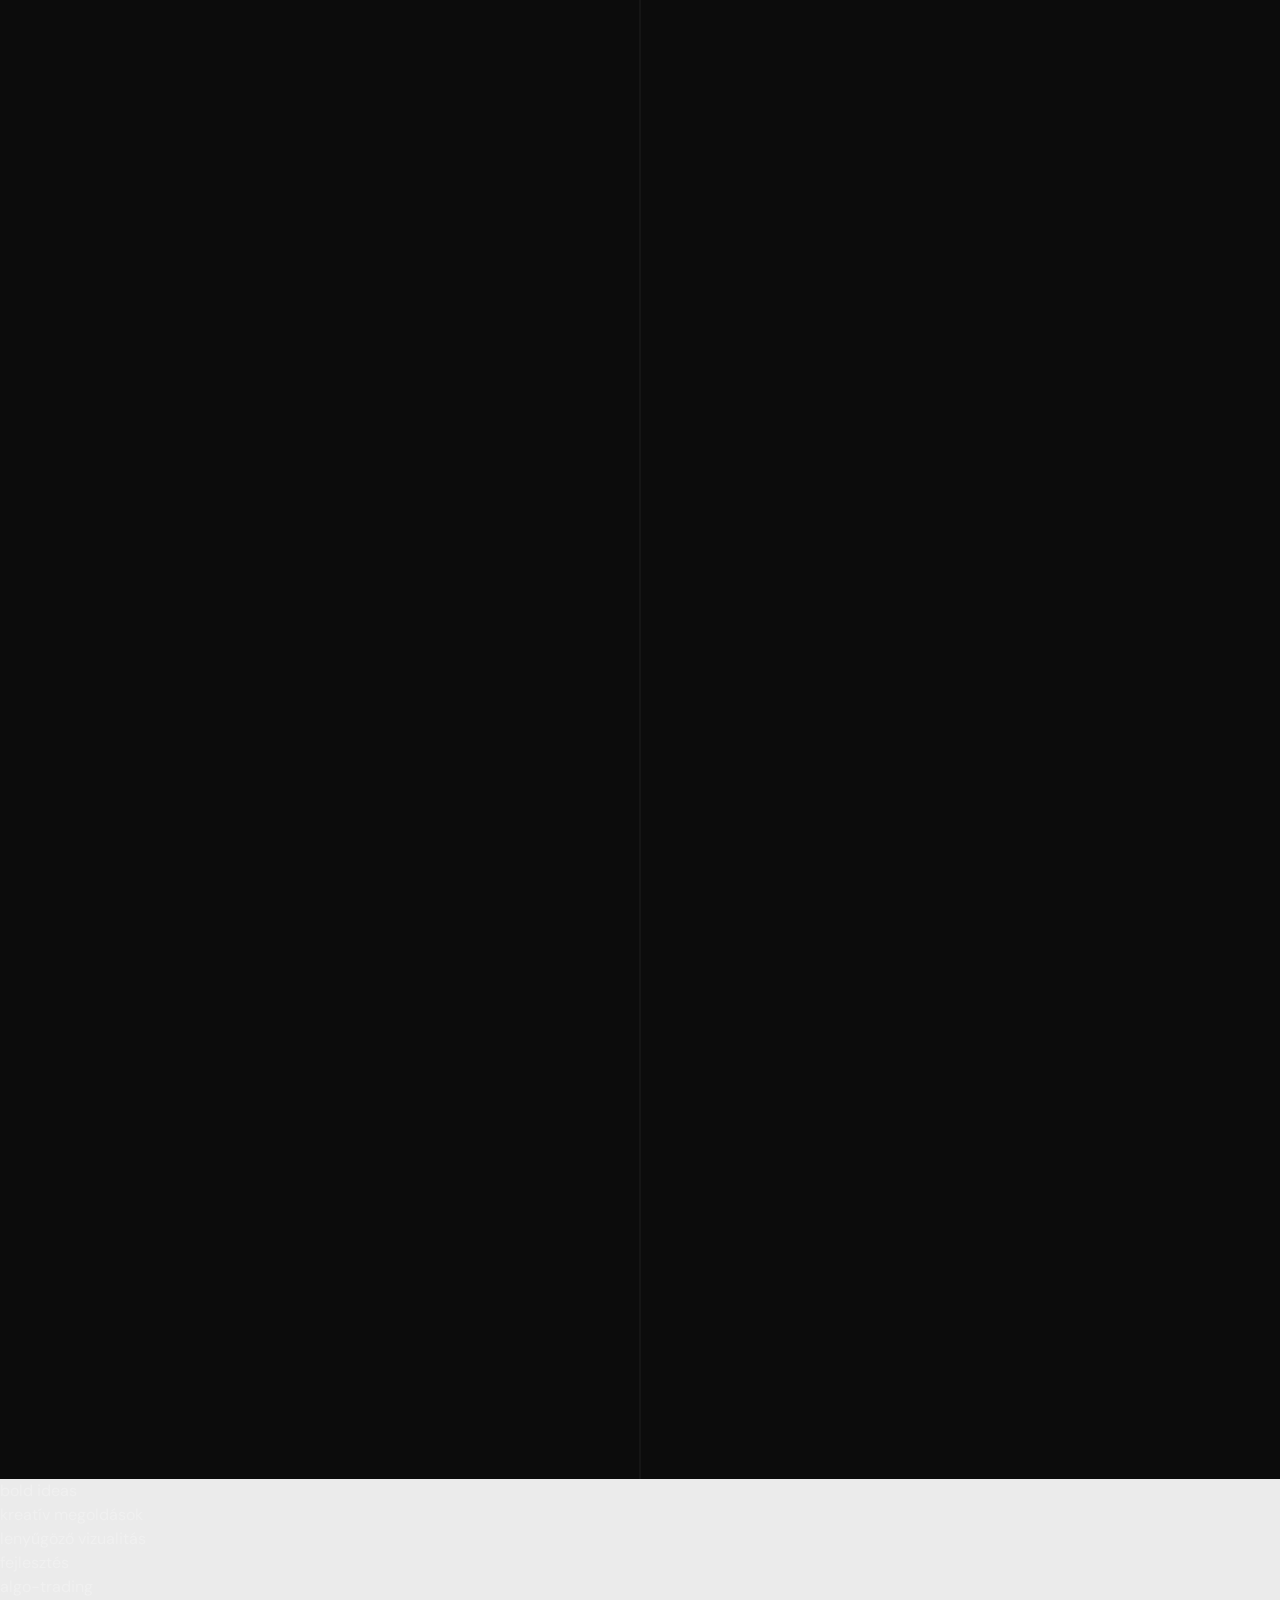
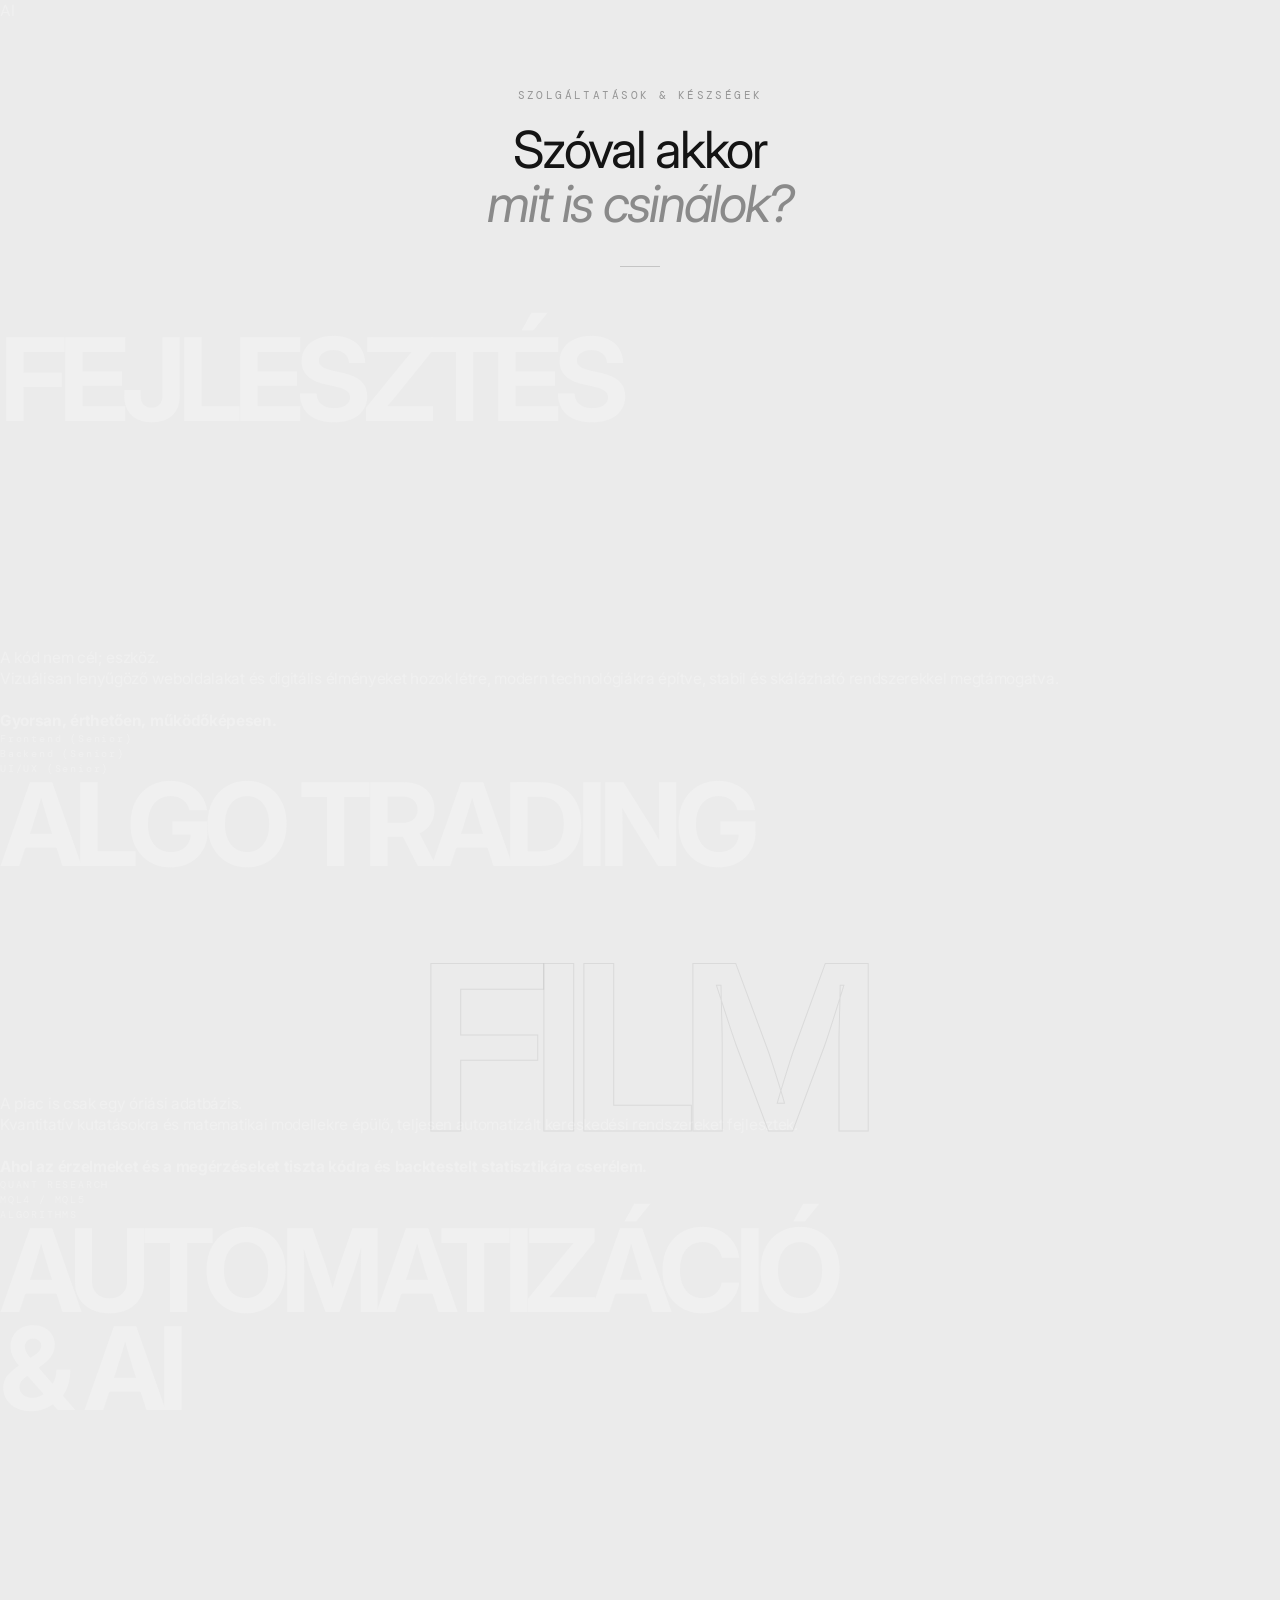
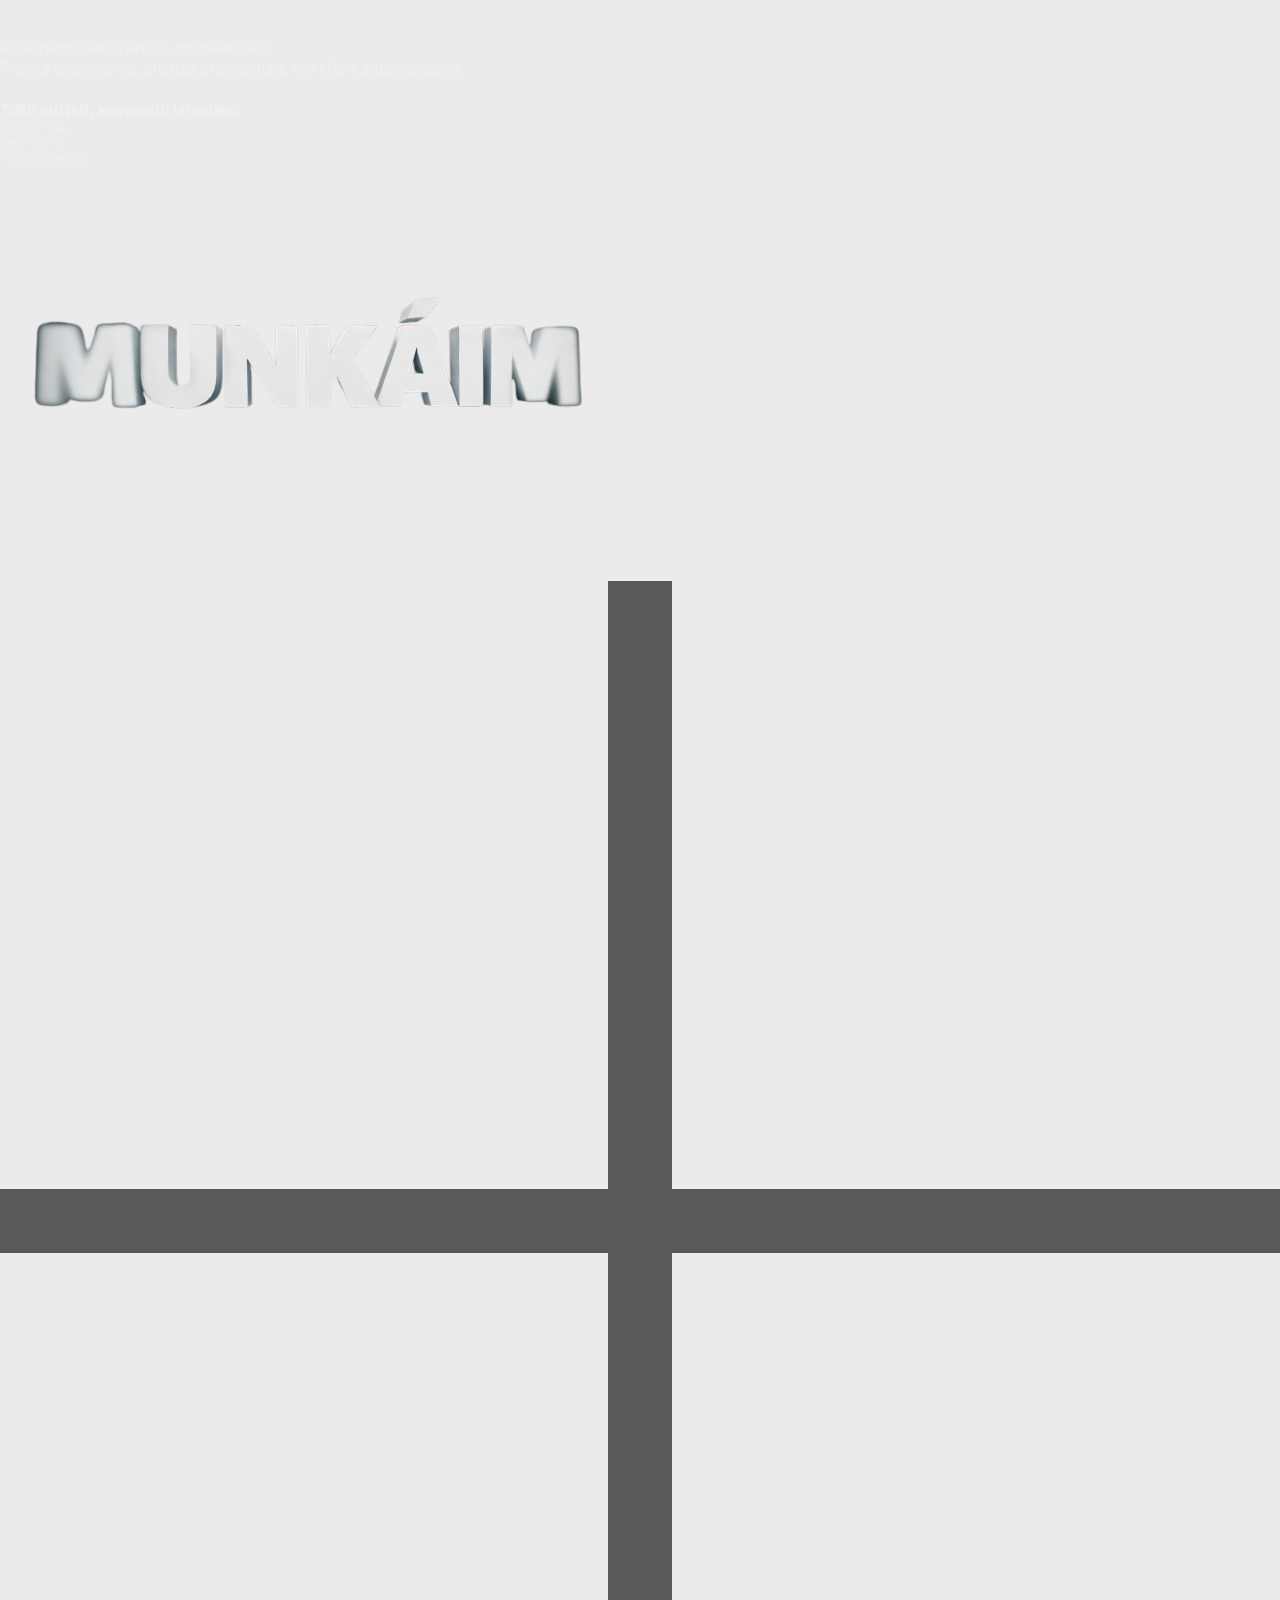
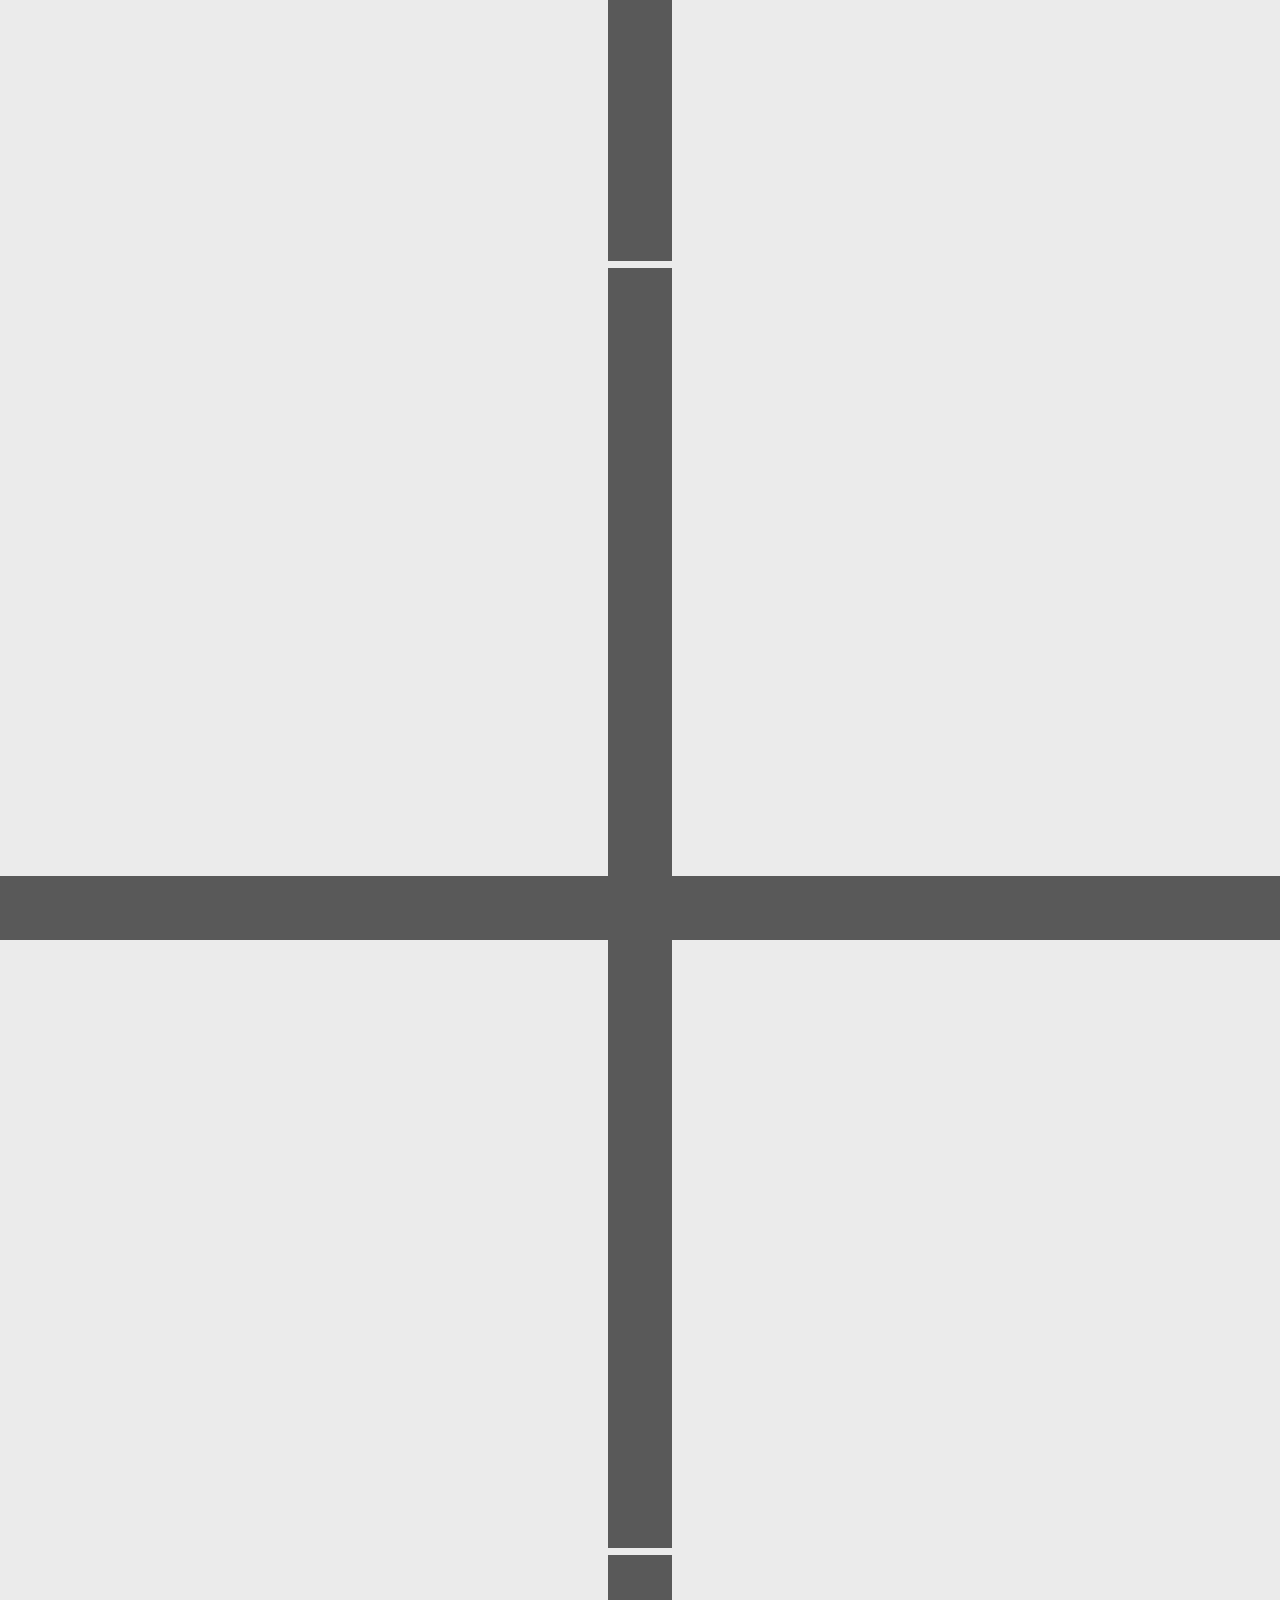
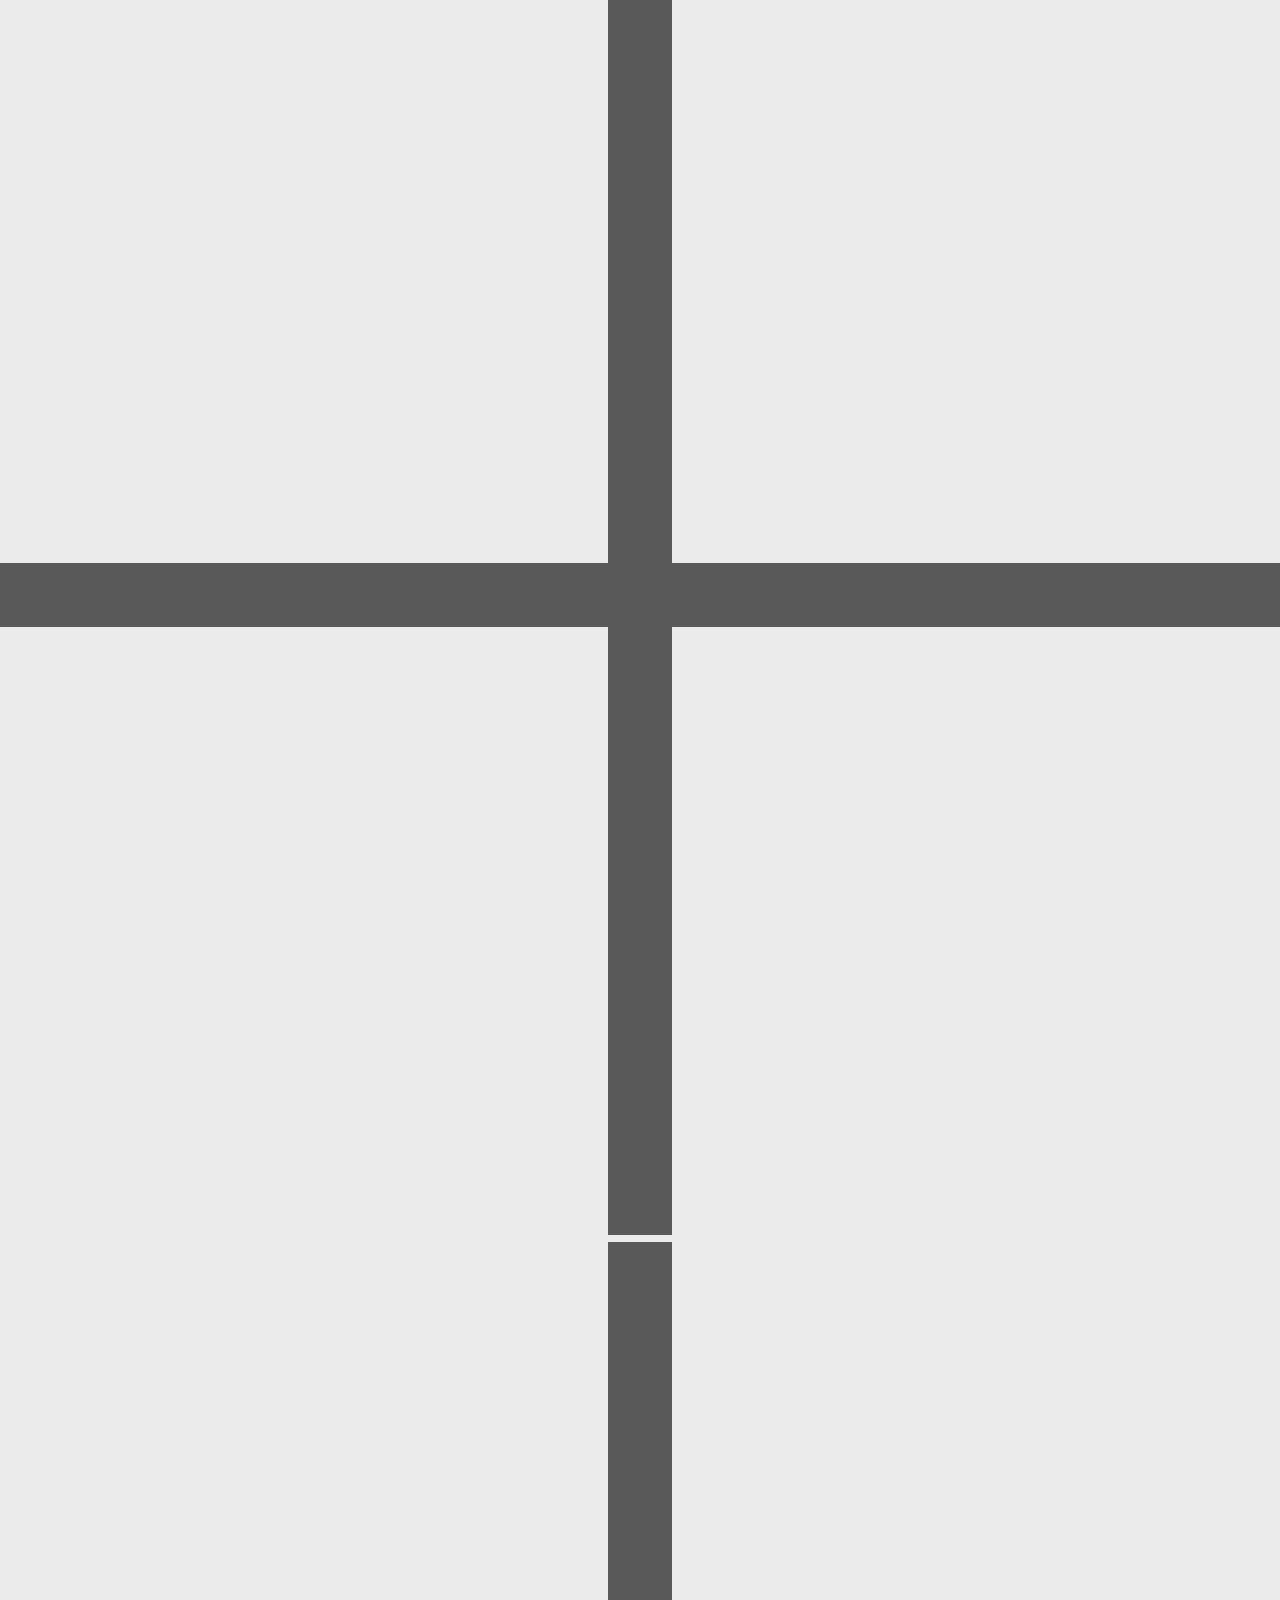
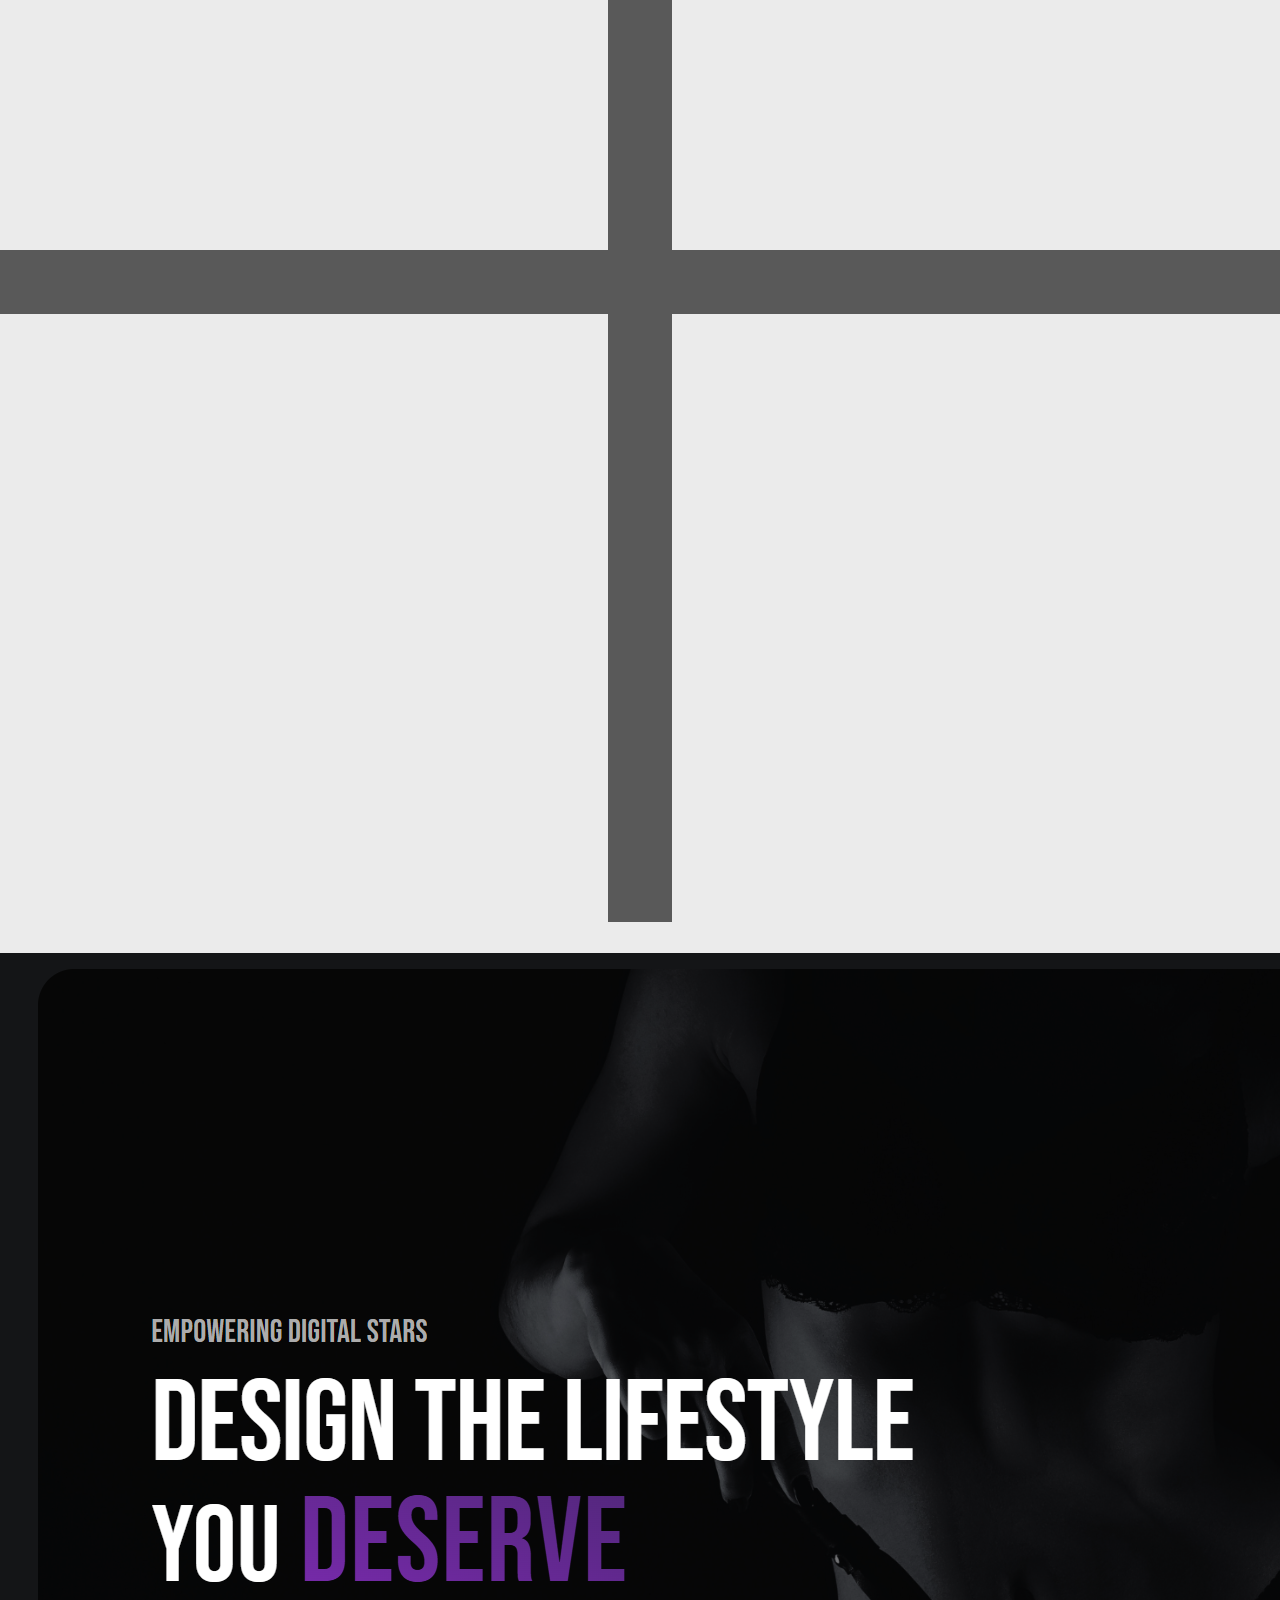
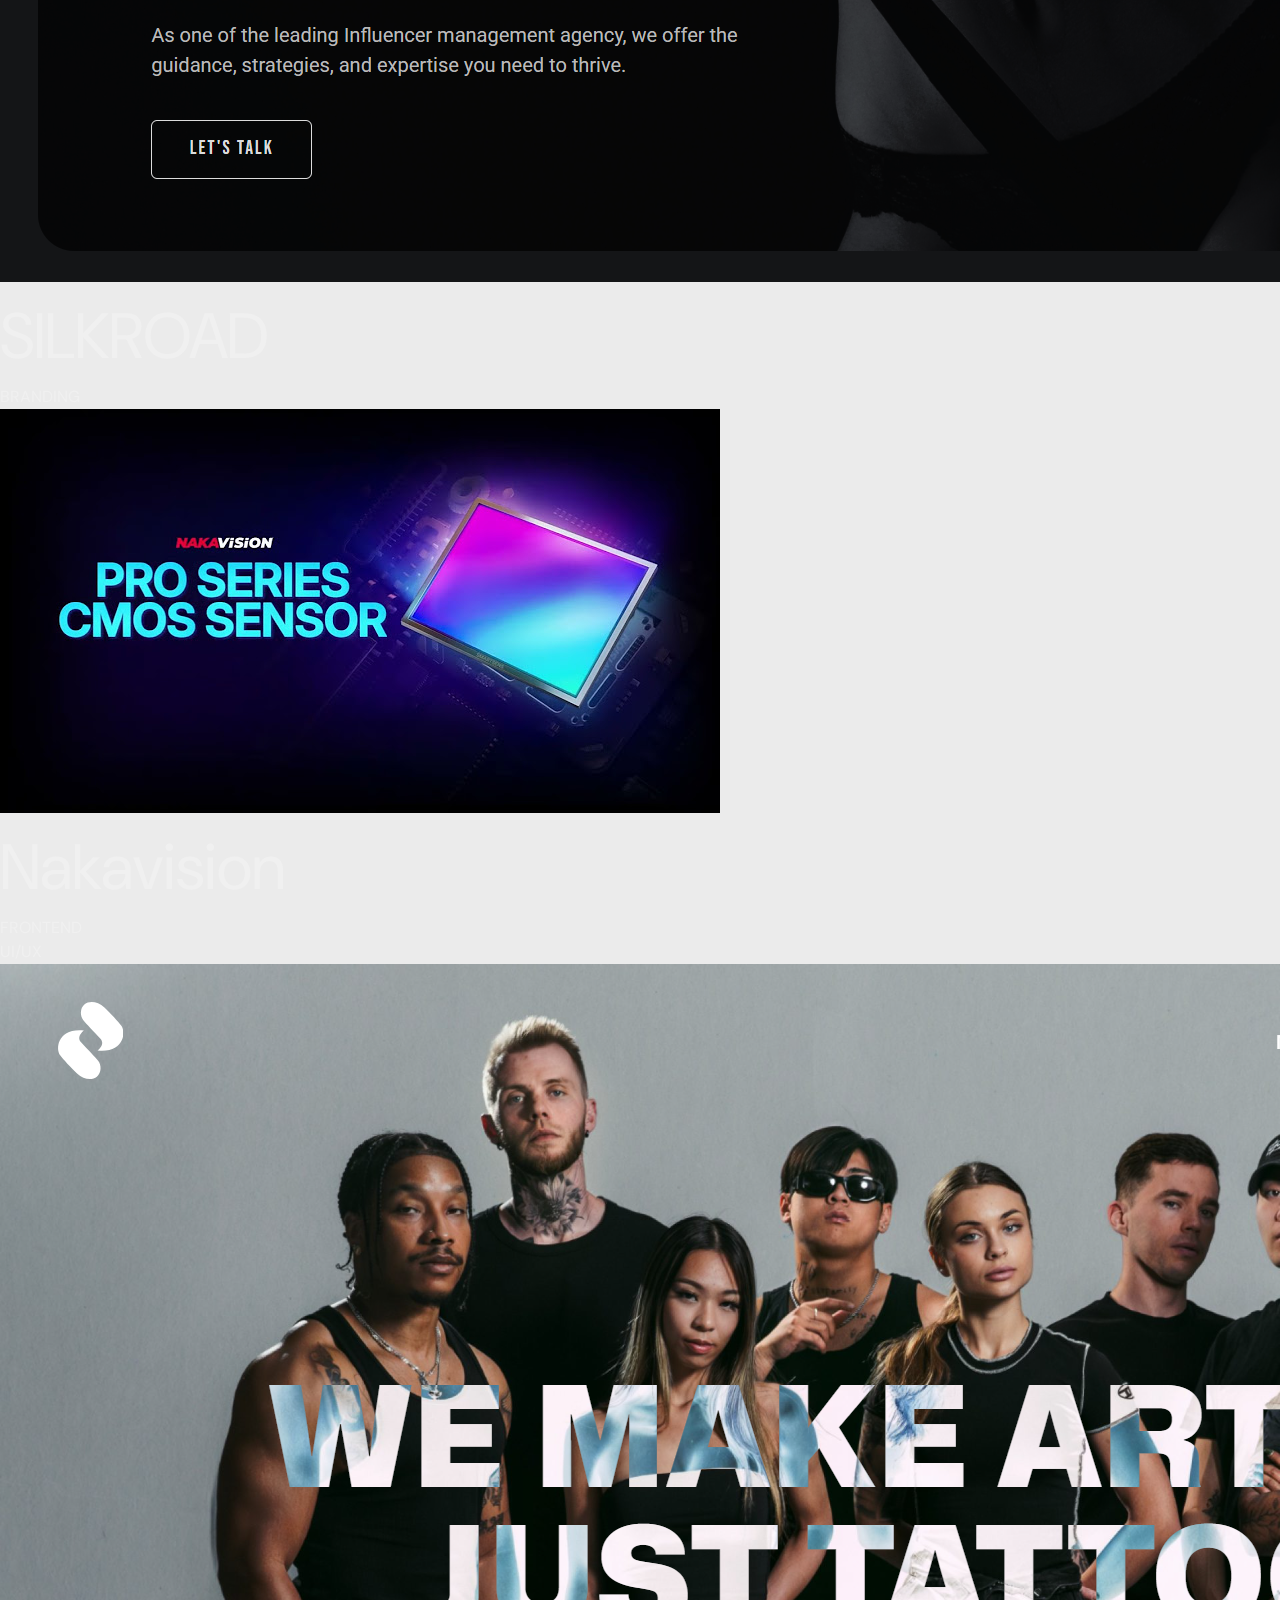
==== commit 5a46a01c: "Restore current portfolio state" ====
--- a/index.html
+++ b/index.html
@@ -118,7 +118,6 @@
   --z2: 50;
   --z-mob: 490;
   --z-nav: 500;
-  --z-boot: 6000;
   --z-wipe: 7000;
   --z-dust: 8000;
   --z-ptr: 10100;
@@ -175,129 +174,6 @@
 .ptr-dot.active { opacity: 1; }
 .ptr-badge { display: inline-block; background: var(--clr-fg); color: var(--clr-bg); font-family: var(--ff-mono); font-size: 10px; font-weight: 600; padding: 3px 8px; border-radius: 3px; margin-left: 8px; margin-top: 4px; }
 
-/* ============================================================
-   BOOT SCREEN
-   ============================================================ */
-.boot-screen {
-  position: fixed;
-  inset: 0;
-  z-index: var(--z-boot);
-  background: #050505;
-  display: flex;
-  flex-direction: column;
-  align-items: center;
-  justify-content: center;
-  overflow: hidden;
-}
-
-.boot-screen__img-wrap {
-  position: relative;
-  width: min(1020px, 108vw);
-  height: auto;
-  border-radius: 16px;
-  overflow: hidden;
-  box-shadow: 0 32px 80px rgba(0,0,0,0.7), 0 0 0 1px rgba(255,255,255,0.07);
-  cursor: pointer;
-  z-index: 2;
-}
-
-.boot-screen__bg-img {
-  width: 100%;
-  height: auto;
-  display: block;
-  user-select: none;
-  pointer-events: none;
-}
-
-.boot-screen__blur-overlay {
-  position: absolute;
-  inset: 0;
-  backdrop-filter: blur(14px) brightness(0.5);
-  -webkit-backdrop-filter: blur(14px) brightness(0.5);
-  mask-image: linear-gradient(
-    to bottom,
-    transparent 0%,
-    transparent 28%,
-    rgba(0,0,0,0.5) 40%,
-    black 52%
-  );
-  -webkit-mask-image: linear-gradient(
-    to bottom,
-    transparent 0%,
-    transparent 28%,
-    rgba(0,0,0,0.5) 40%,
-    black 52%
-  );
-}
-
-.boot-screen__lock-block {
-  position: absolute;
-  bottom: 10%;
-  left: 50%;
-  transform: translateX(-50%);
-  display: flex;
-  flex-direction: column;
-  align-items: center;
-  gap: 0.9rem;
-  text-align: center;
-  padding: 0 1.25rem;
-  z-index: 2;
-  width: 100%;
-}
-
-.boot-screen__lock-icon {
-  width: 46px;
-  height: 46px;
-  border: 1.5px solid rgba(255,255,255,0.22);
-  border-radius: 50%;
-  display: flex;
-  align-items: center;
-  justify-content: center;
-  background: rgba(255,255,255,0.06);
-  box-shadow: 0 0 0 6px rgba(255,255,255,0.04), 0 0 24px rgba(0,0,0,0.5);
-  transition: background 0.2s, border-color 0.2s;
-}
-
-.boot-screen__img-wrap:hover .boot-screen__lock-icon {
-  background: rgba(255,255,255,0.12);
-  border-color: rgba(255,255,255,0.4);
-}
-
-.boot-screen__lock-label {
-  font-family: "Syne", sans-serif;
-  font-size: clamp(0.85rem, 2.2vw, 1.1rem);
-  font-weight: 700;
-  letter-spacing: -0.02em;
-  line-height: 1.3;
-  color: rgba(255,255,255,0.92);
-  max-width: 22ch;
-  text-shadow: 0 1px 2px rgba(0,0,0,0.9), 0 4px 20px rgba(0,0,0,0.7);
-}
-
-.boot-screen__foot {
-  position: absolute;
-  bottom: 36px;
-  right: 36px;
-  left: auto;
-  transform: none;
-  display: flex;
-  align-items: center;
-  gap: 10px;
-  z-index: 3;
-}
-
-.boot-screen__spin svg {
-  animation: spin-anim 1s linear infinite;
-  display: block;
-}
-
-.boot-screen__tag {
-  font-family: var(--ff-mono);
-  font-size: 11px;
-  letter-spacing: .12em;
-  color: var(--clr-muted);
-  text-transform: uppercase;
-}
 /* ============================================================
    TOP BAR
    ============================================================ */
@@ -1346,32 +1222,6 @@
 
 <canvas class="dust-layer" id="dustCanvas" aria-hidden="true"></canvas>
 
-<div class="boot-screen" id="bootScreen" aria-hidden="true">
-  <div class="boot-screen__img-wrap">
-    <img src="blur.png" alt="" class="boot-screen__bg-img" draggable="false">
-    <div class="boot-screen__blur-overlay"></div>
-    <div class="boot-screen__lock-block">
-      <div class="boot-screen__lock-icon" aria-hidden="true">
-        <svg width="28" height="28" viewBox="0 0 24 24" fill="none">
-          <rect x="5" y="11" width="14" height="10" rx="2" stroke="rgba(255,255,255,0.9)" stroke-width="1.5"/>
-          <path d="M8 11V7a4 4 0 0 1 8 0v4" stroke="rgba(255,255,255,0.9)" stroke-width="1.5" stroke-linecap="round"/>
-          <circle cx="12" cy="16" r="1.5" fill="rgba(255,255,255,0.9)"/>
-        </svg>
-      </div>
-      <p class="boot-screen__lock-label">Kattints ide, hogy megtekintsd a teljes önéletrajzom.</p>
-    </div>
-  </div>
-  <div class="boot-screen__foot">
-    <div class="boot-screen__spin" aria-hidden="true">
-      <svg width="18" height="18" viewBox="0 0 18 18" fill="none">
-        <circle cx="9" cy="9" r="7" stroke="rgba(240,240,240,0.2)" stroke-width="1.5"/>
-        <path d="M9 2 A7 7 0 0 1 16 9" stroke="#E4FE9A" stroke-width="1.5" stroke-linecap="round"/>
-      </svg>
-    </div>
-    <span class="boot-screen__tag">potenciál betöltése...</span>
-  </div>
-</div>
-
 <div class="ptr-dot" id="ptrDot">
   <svg width="16" height="20" viewBox="0 0 14 18" fill="none">
     <path d="M0.5 0.5L13 10.5H5.5L2.5 17.5L0.5 0.5Z" fill="#fff" stroke="rgba(0,0,0,0.3)" stroke-width="0.5"/>
@@ -1566,7 +1416,7 @@
             <span class="about-exp__period">2025 — jelen</span>
             <h3>Fejlesztő & Vállalkozó</h3>
             <span class="about-exp__company">Egyéni Vállalkozás</span>
-<p>Magas szintű full-stack fejlesztés és automatizálás, Awwwards-kategóriás UI/UX tervezés, valamint aktív tőzsdei kereskedelem (day trading) célú kvantitatív algoritmusfejlesztés</div>
+<p>Magas szintű full-stack fejlesztés és automatizálás, Awwwards-kategóriás UI/UX tervezés, valamint aktív tőzsdei kereskedelem (day trading) célú kvantitatív algoritmusfejlesztés</p></div>
         </div>
       </div>
 
@@ -1898,31 +1748,6 @@
     document.addEventListener('visibilitychange', () => { if (document.hidden) cancelAnimationFrame(raf); else { resize(); frame=0; raf=requestAnimationFrame(tick); } });
   })();
 
-/* ---- BOOT ---- */
-(function() {
-  const screen = document.getElementById('bootScreen');
-  const imgWrap = screen.querySelector('.boot-screen__img-wrap');
-
-  window.__bootDismissed = false;
-
-  imgWrap.addEventListener('click', dismiss);
-  imgWrap.addEventListener('touchend', dismiss, { passive: true });
-
-  function dismiss() {
-    if (window.__bootDismissed) return;
-    window.__bootDismissed = true;
-    gsap.to(screen, {
-      opacity: 0,
-      duration: 0.5,
-      ease: 'power2.inOut',
-      onComplete: () => {
-        screen.style.display = 'none';
-        startApp();
-      }
-    });
-  }
-})();
-
   /* ---- CLOCK ---- */
   (function() {
     const el = document.getElementById('liveClock');
@@ -2134,16 +1959,22 @@
     setCollabTarget(window.innerWidth+200,-100); await pause(600); collabPtr.classList.remove('show');
   }
   function pause(ms) { return new Promise(r => setTimeout(r, ms)); }
-window.startApp = function() {
-  ScrollTrigger.refresh();
-  if (!NO_MOTION) {
-    setTimeout(() => runSequence(), 300);
-  } else {
-    gsap.set('.pull-text', { y: '0%' });
-    gsap.set([heroEye, heroSub], { opacity: 1 });
-    gsap.set(mainCanvas, { opacity: 1 });
-  }
-};
+
+  /* ---- START (preloader nélkül, automatikusan indul) ---- */
+  function startApp() {
+    ScrollTrigger.refresh();
+    if (!NO_MOTION) {
+      setTimeout(() => runSequence(), 300);
+    } else {
+      gsap.set('.pull-text', { y: '0%' });
+      gsap.set([heroEye, heroSub], { opacity: 1 });
+      gsap.set(mainCanvas, { opacity: 1 });
+    }
+  }
+  window.startApp = startApp;
+
+  if (document.readyState === 'complete') startApp();
+  else window.addEventListener('load', startApp);
 
   /* ---- SCROLL PANELS ---- */
   const PANELS_DATA = [
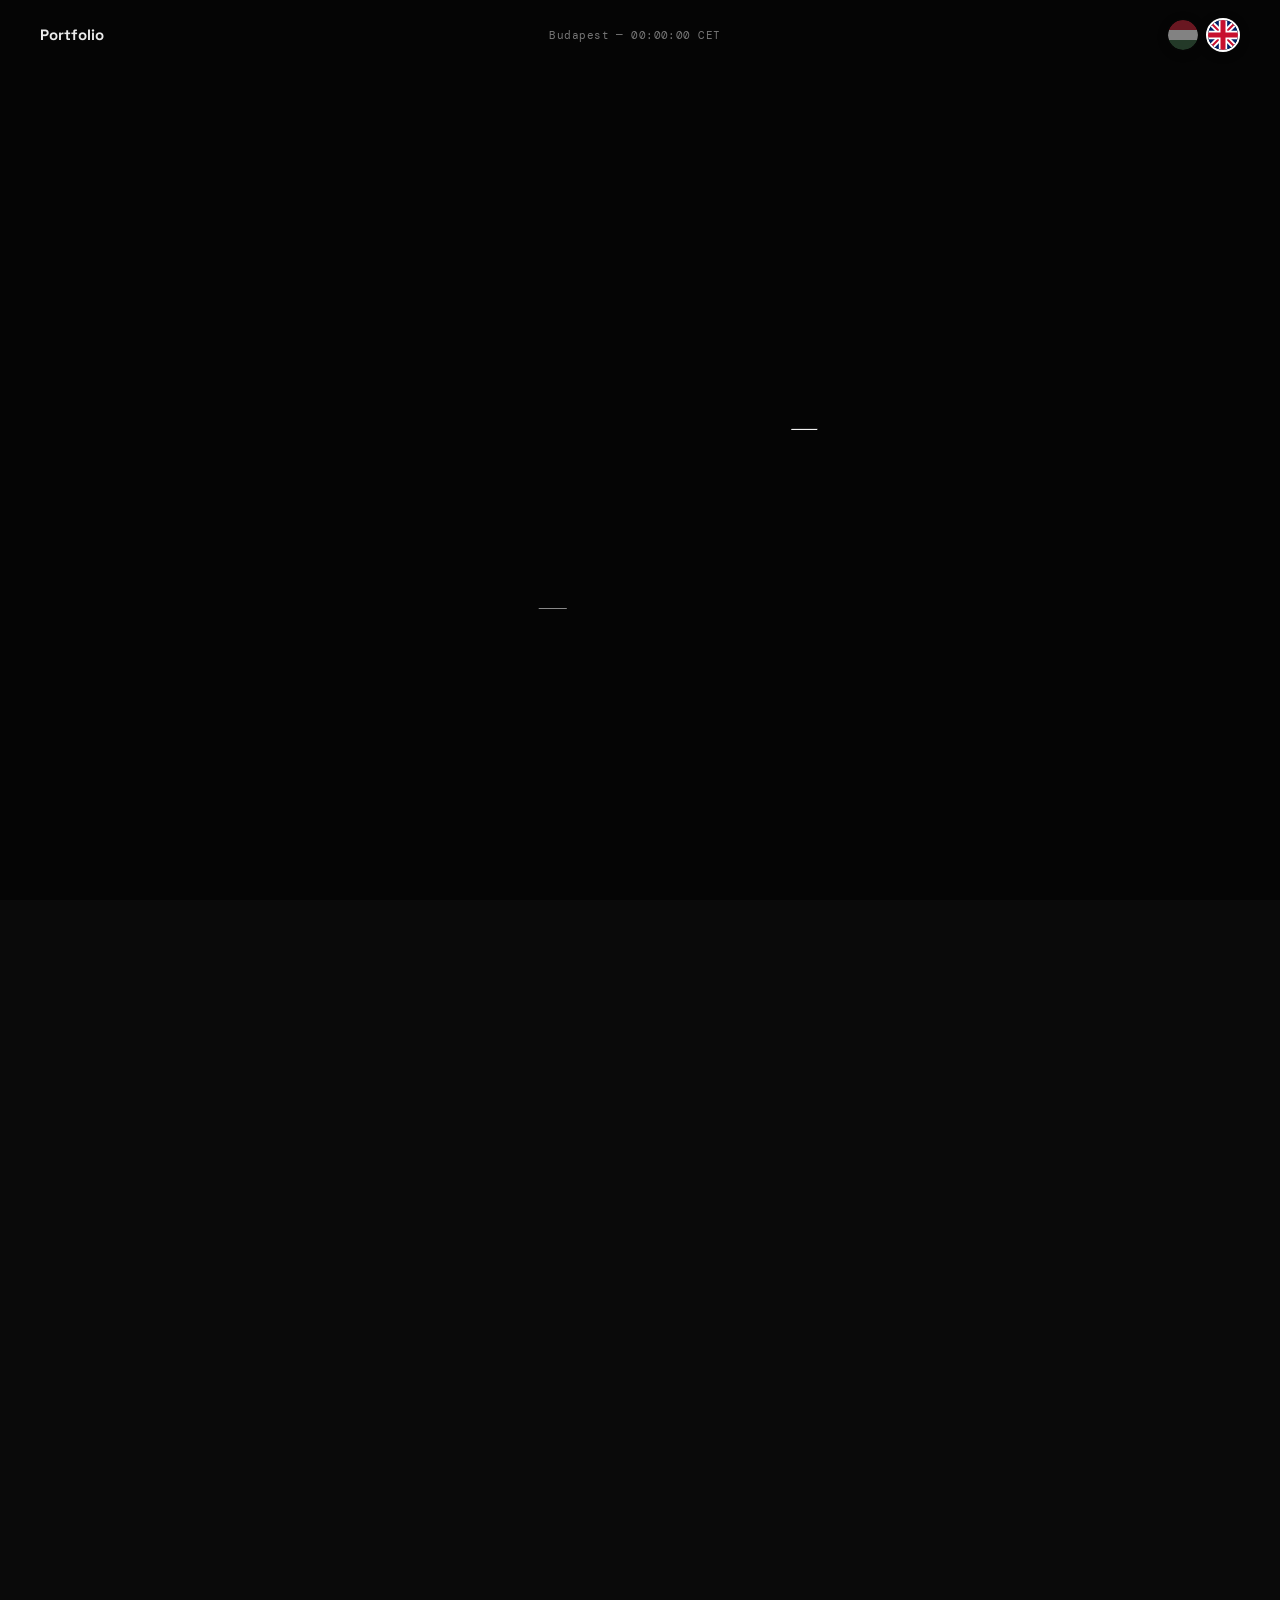
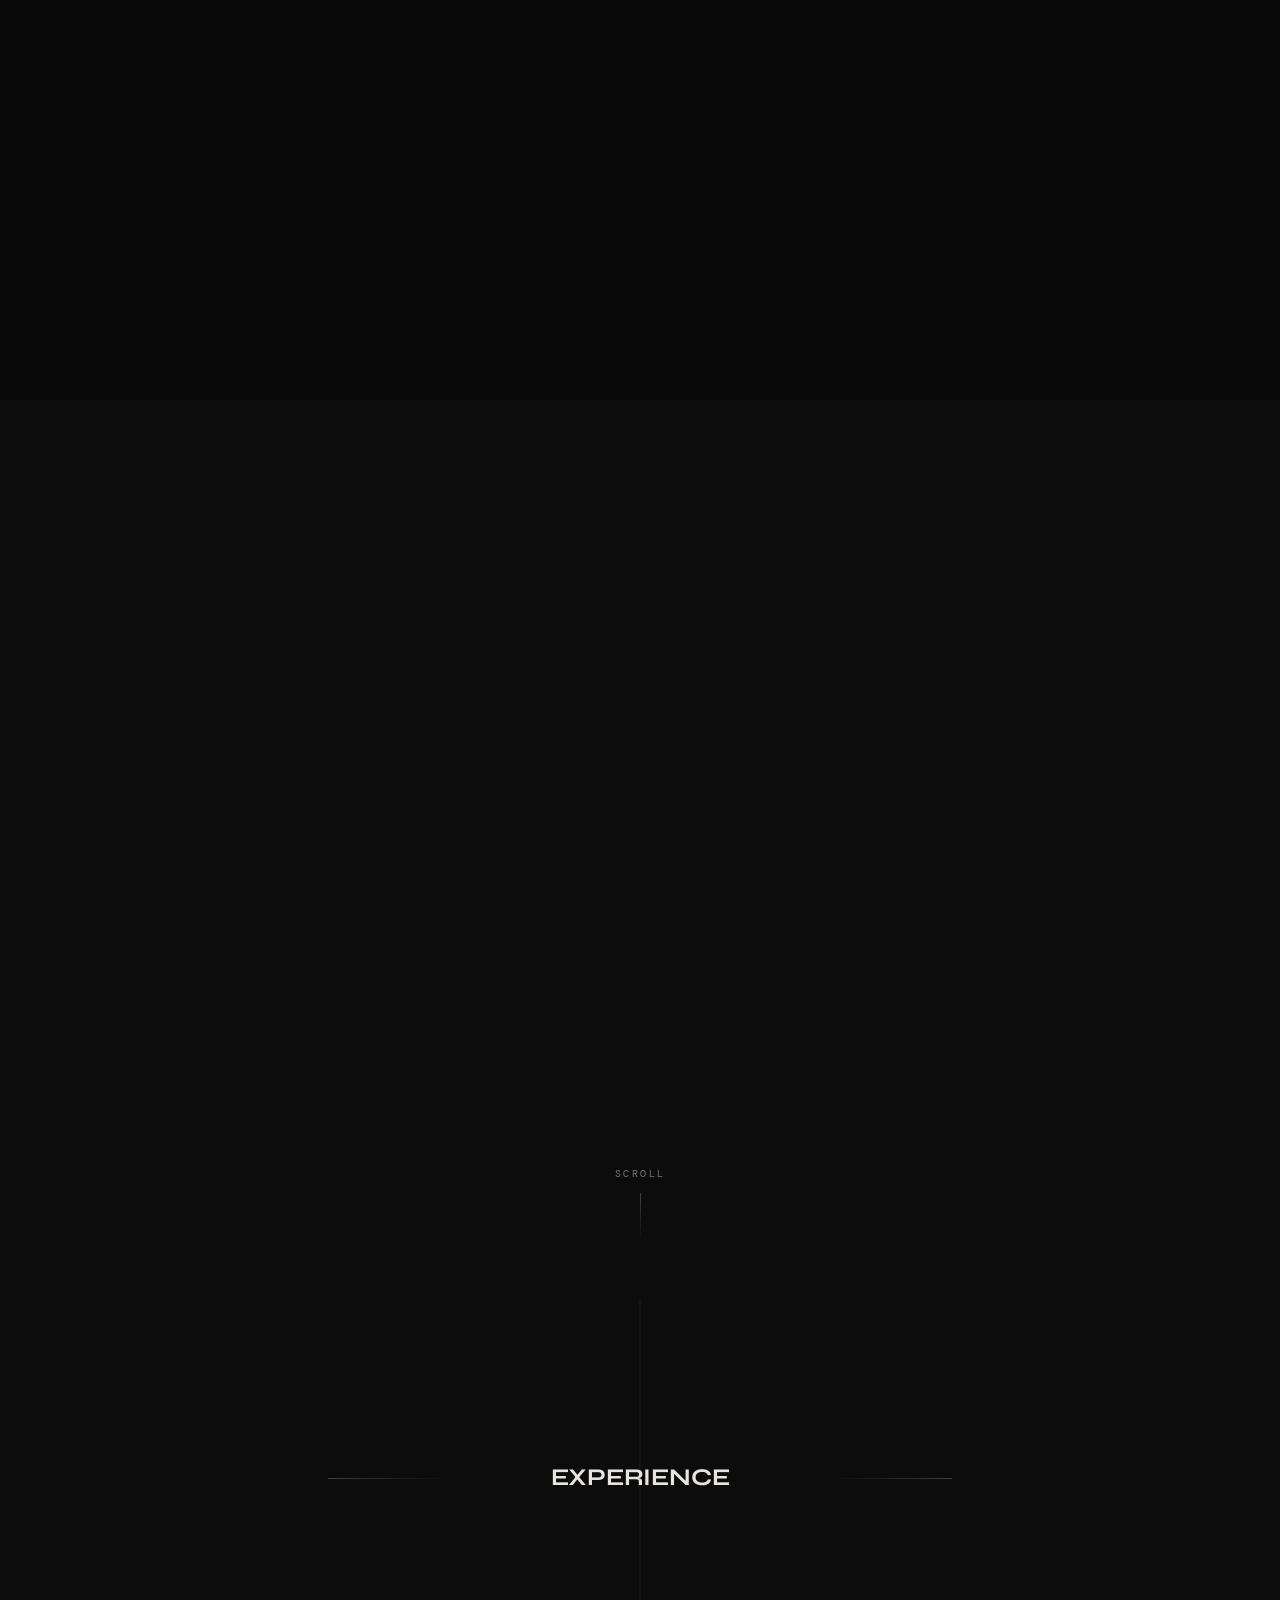
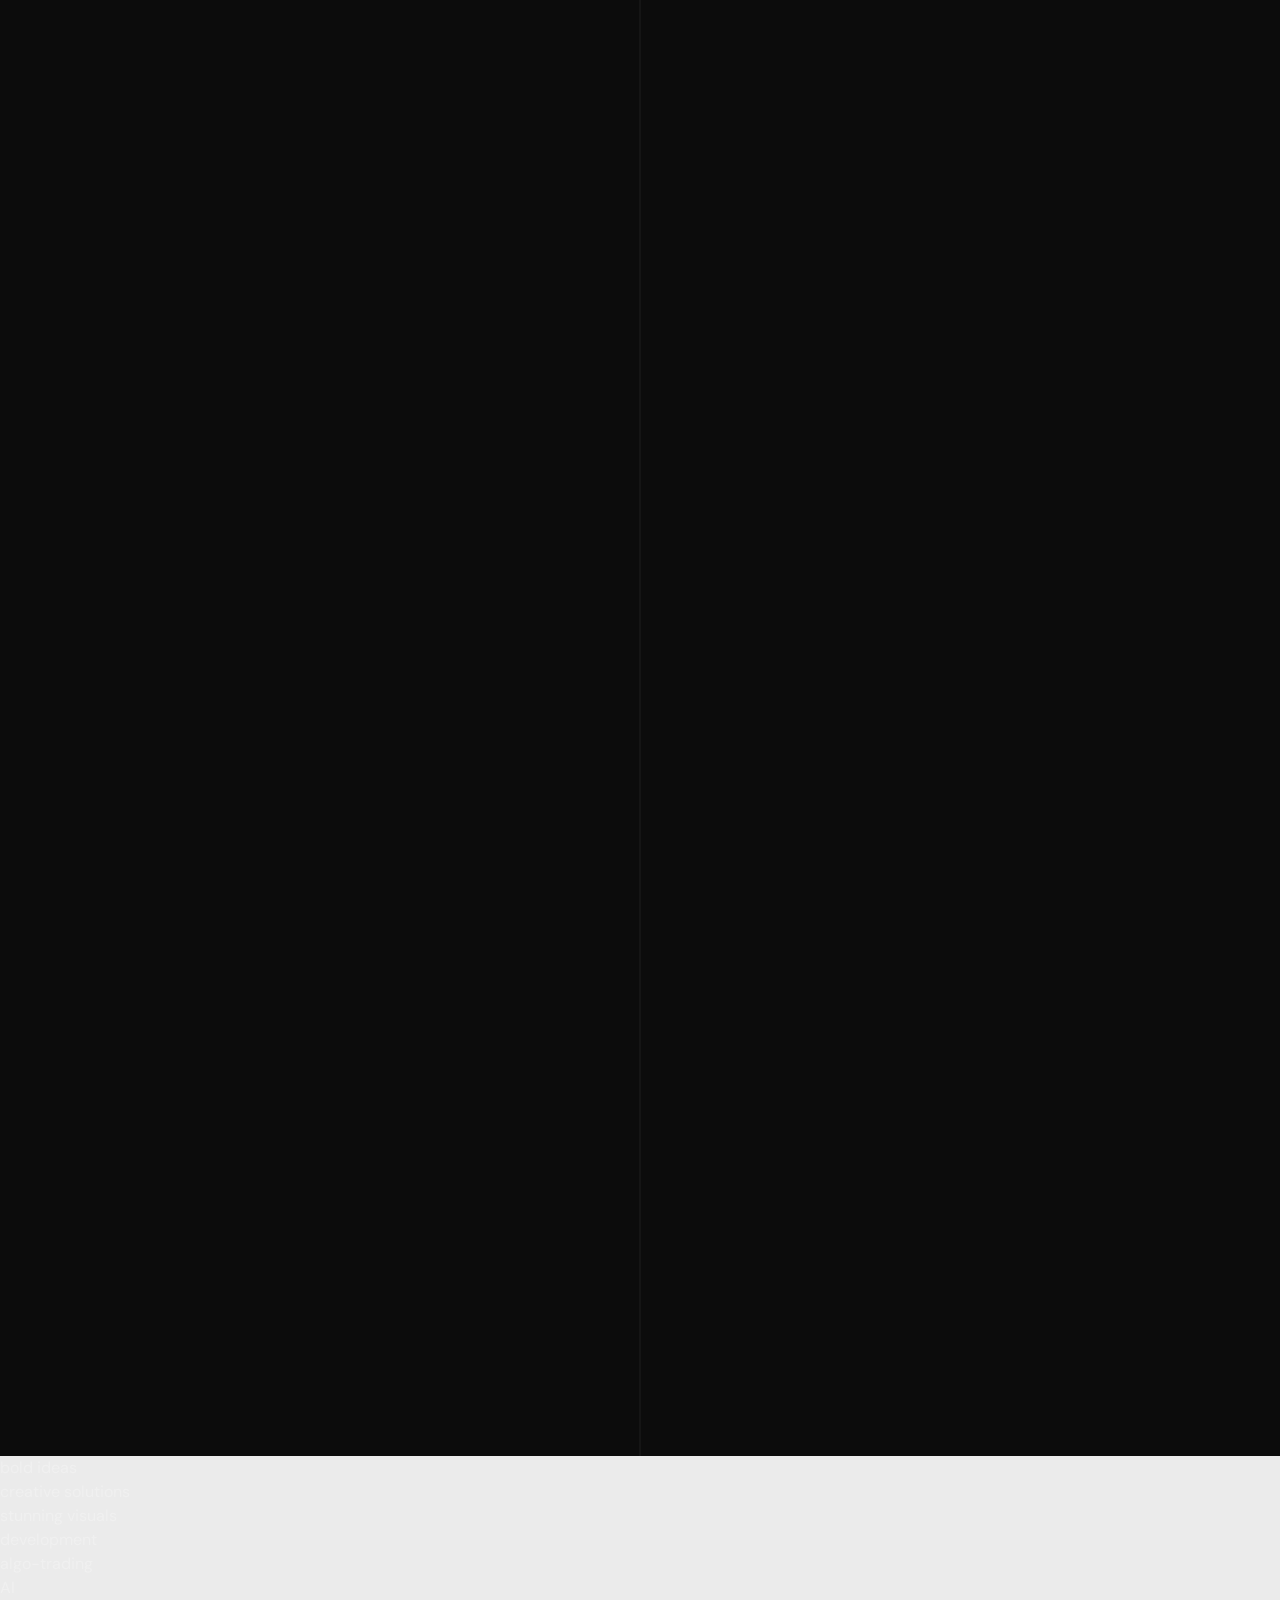
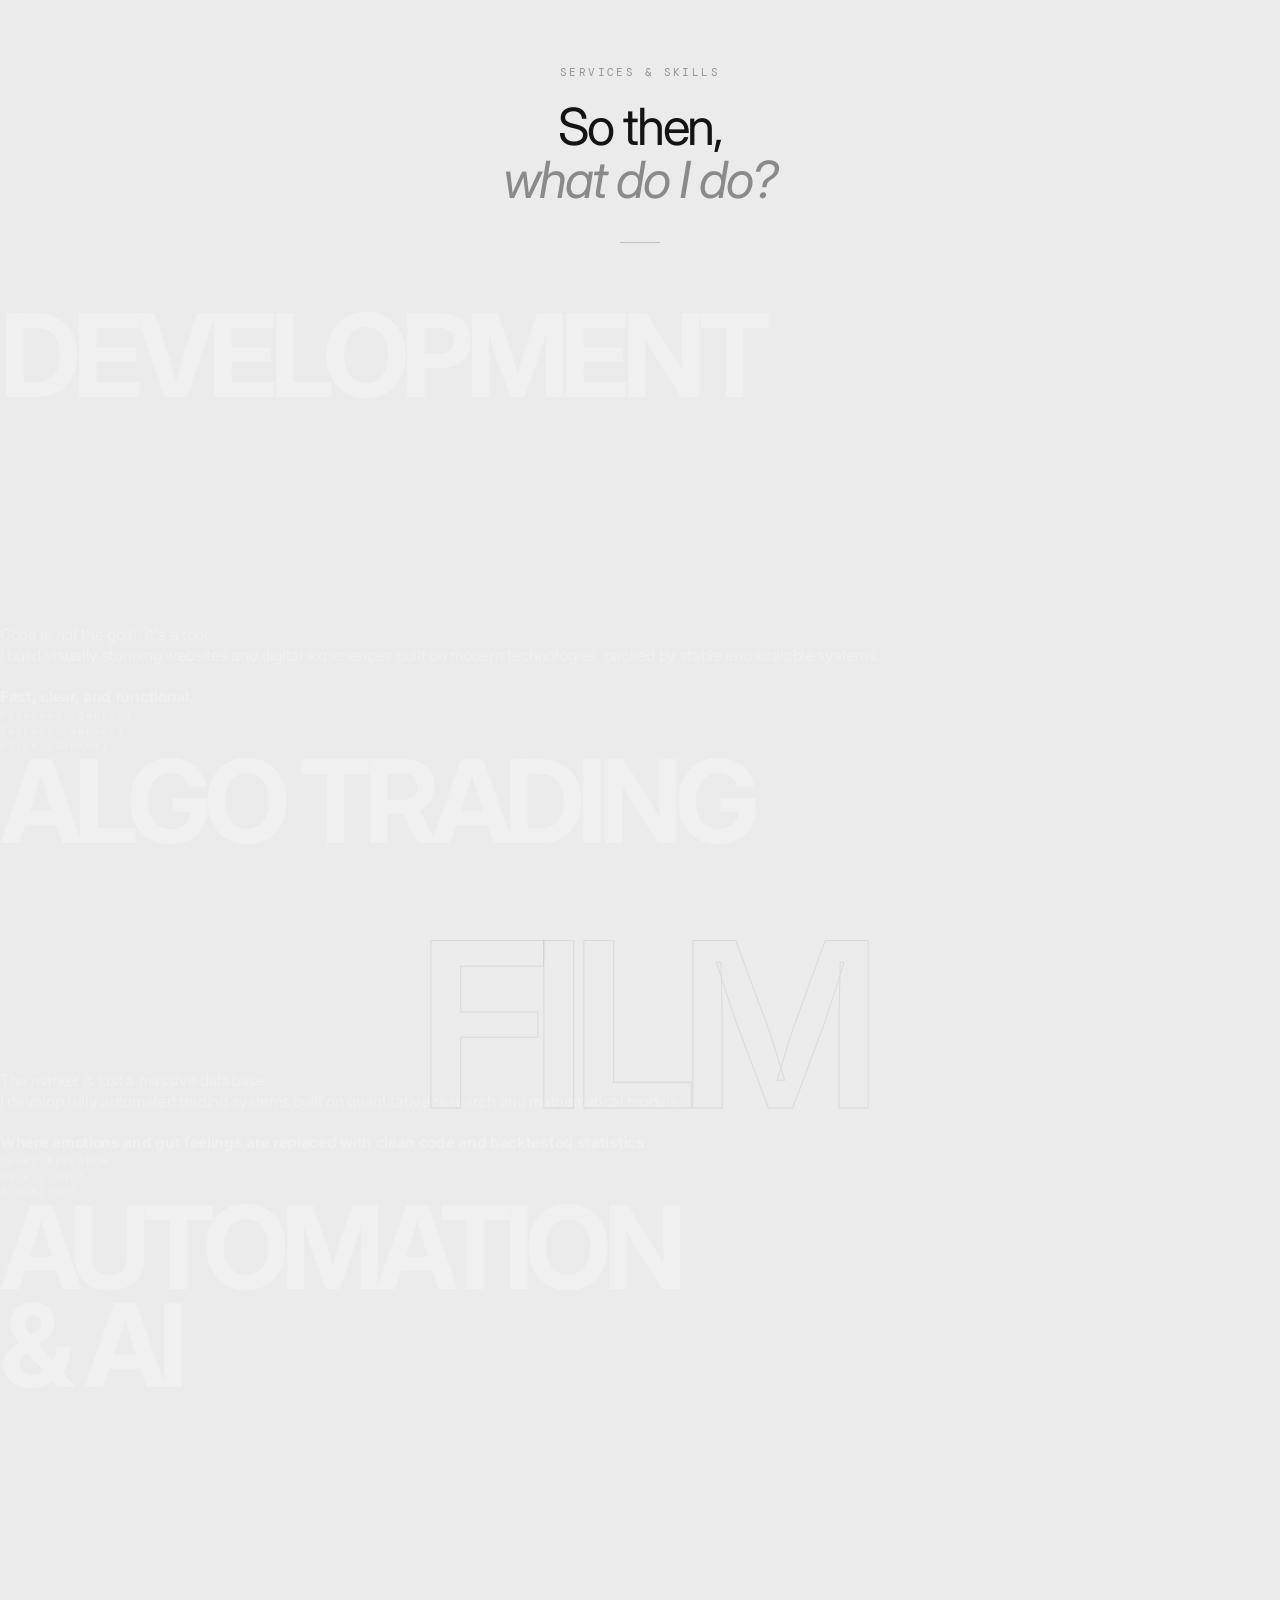
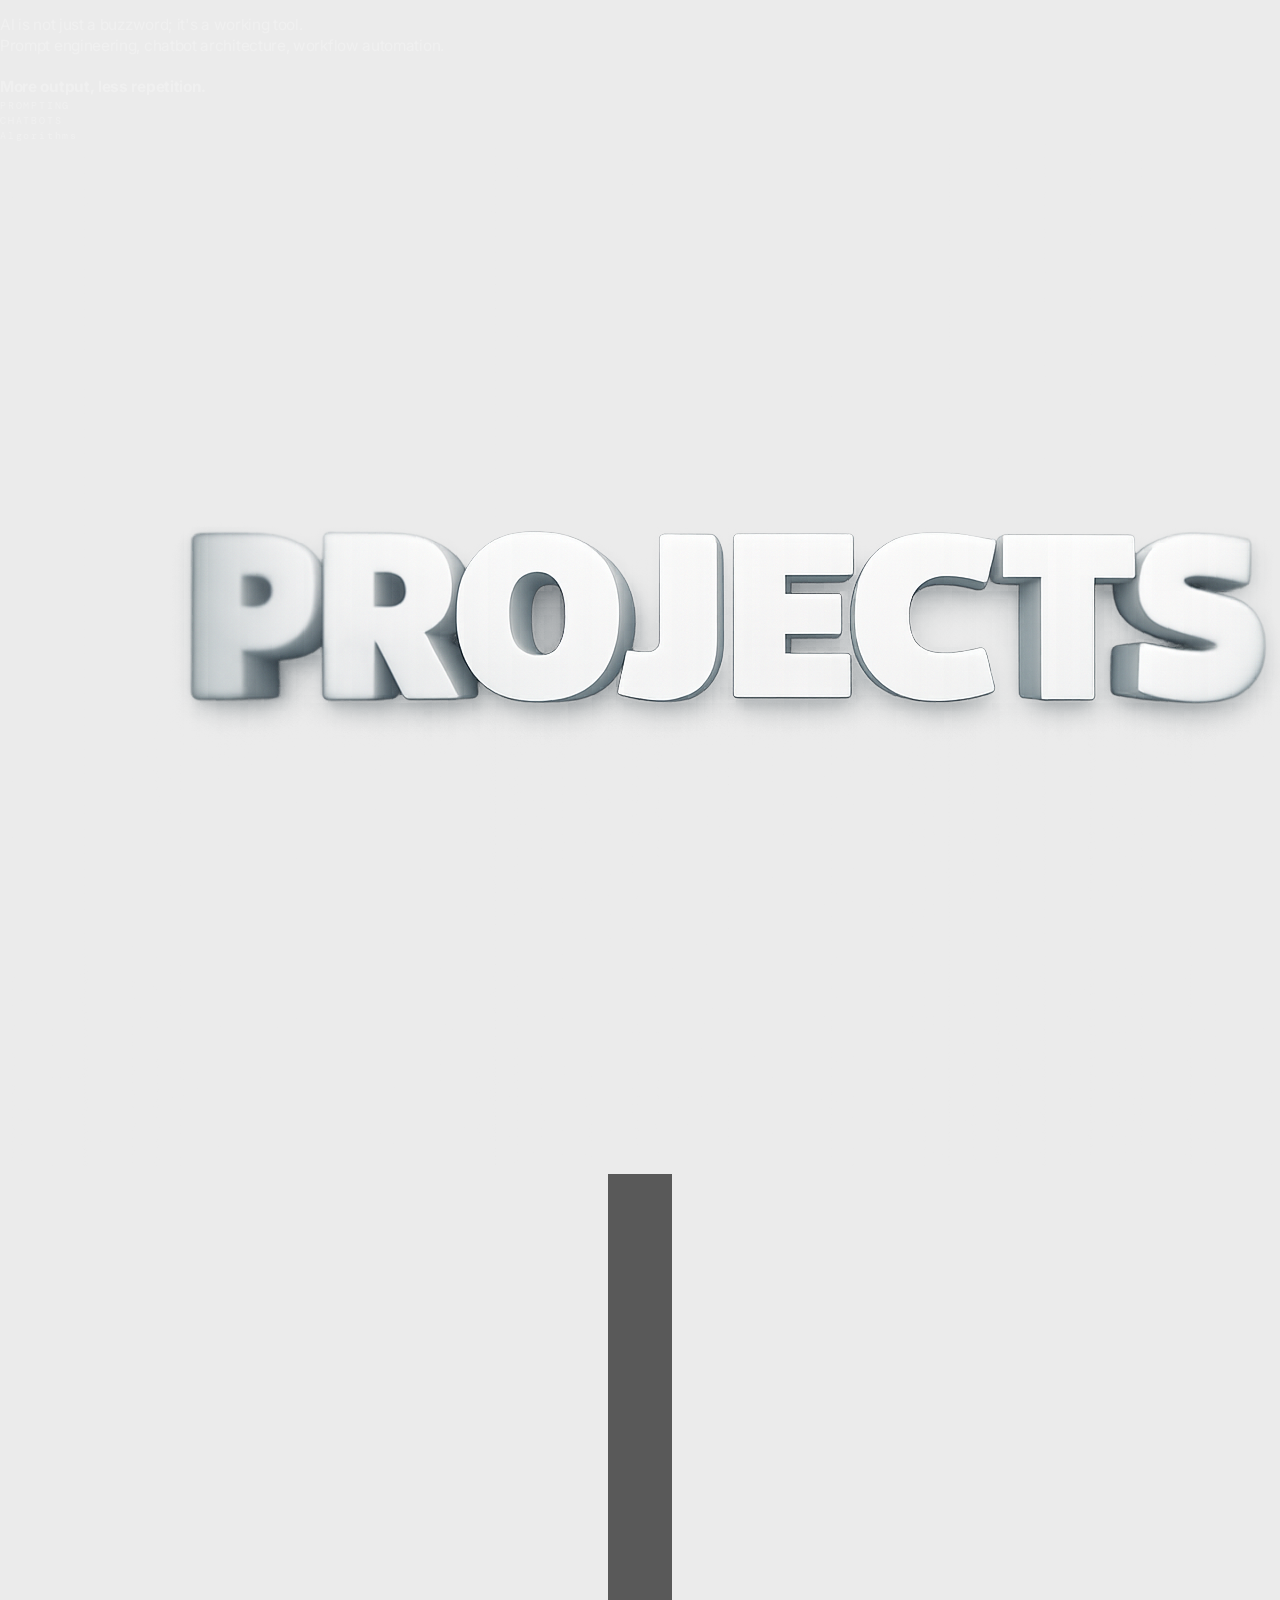
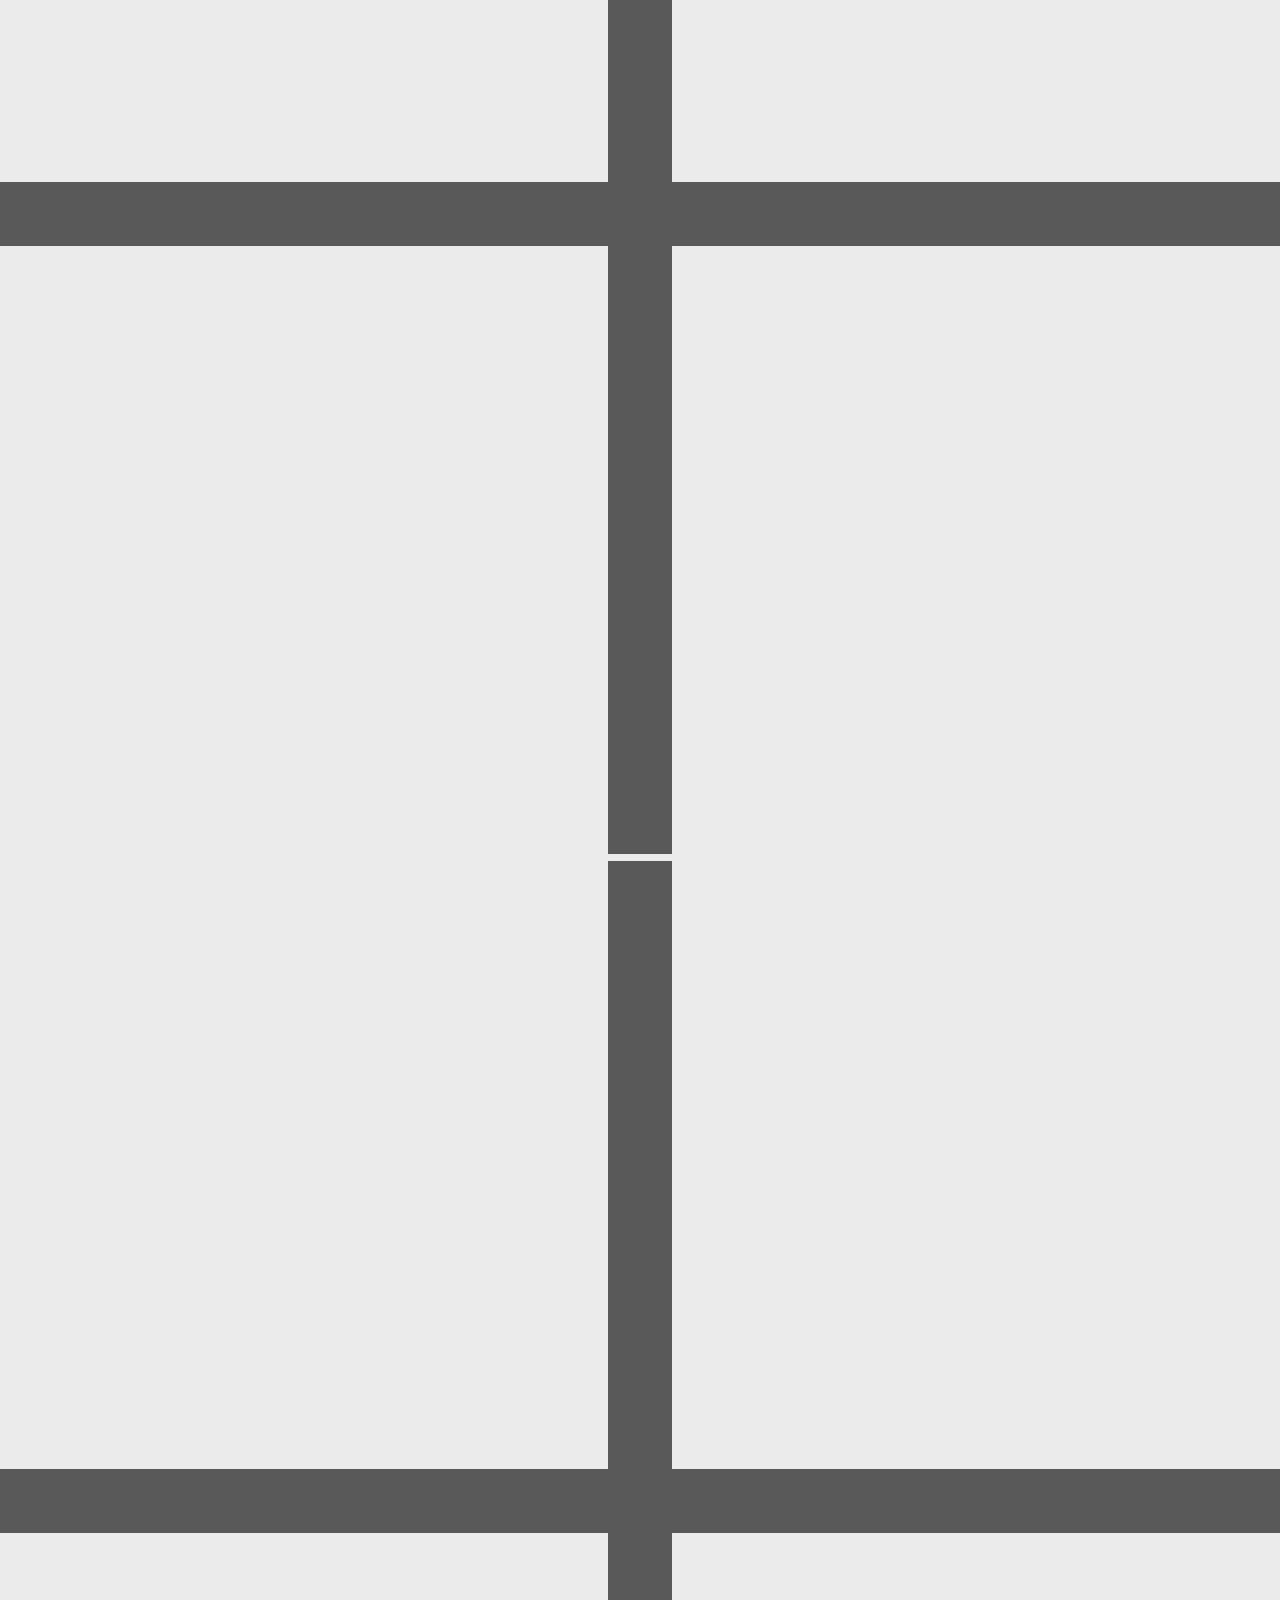
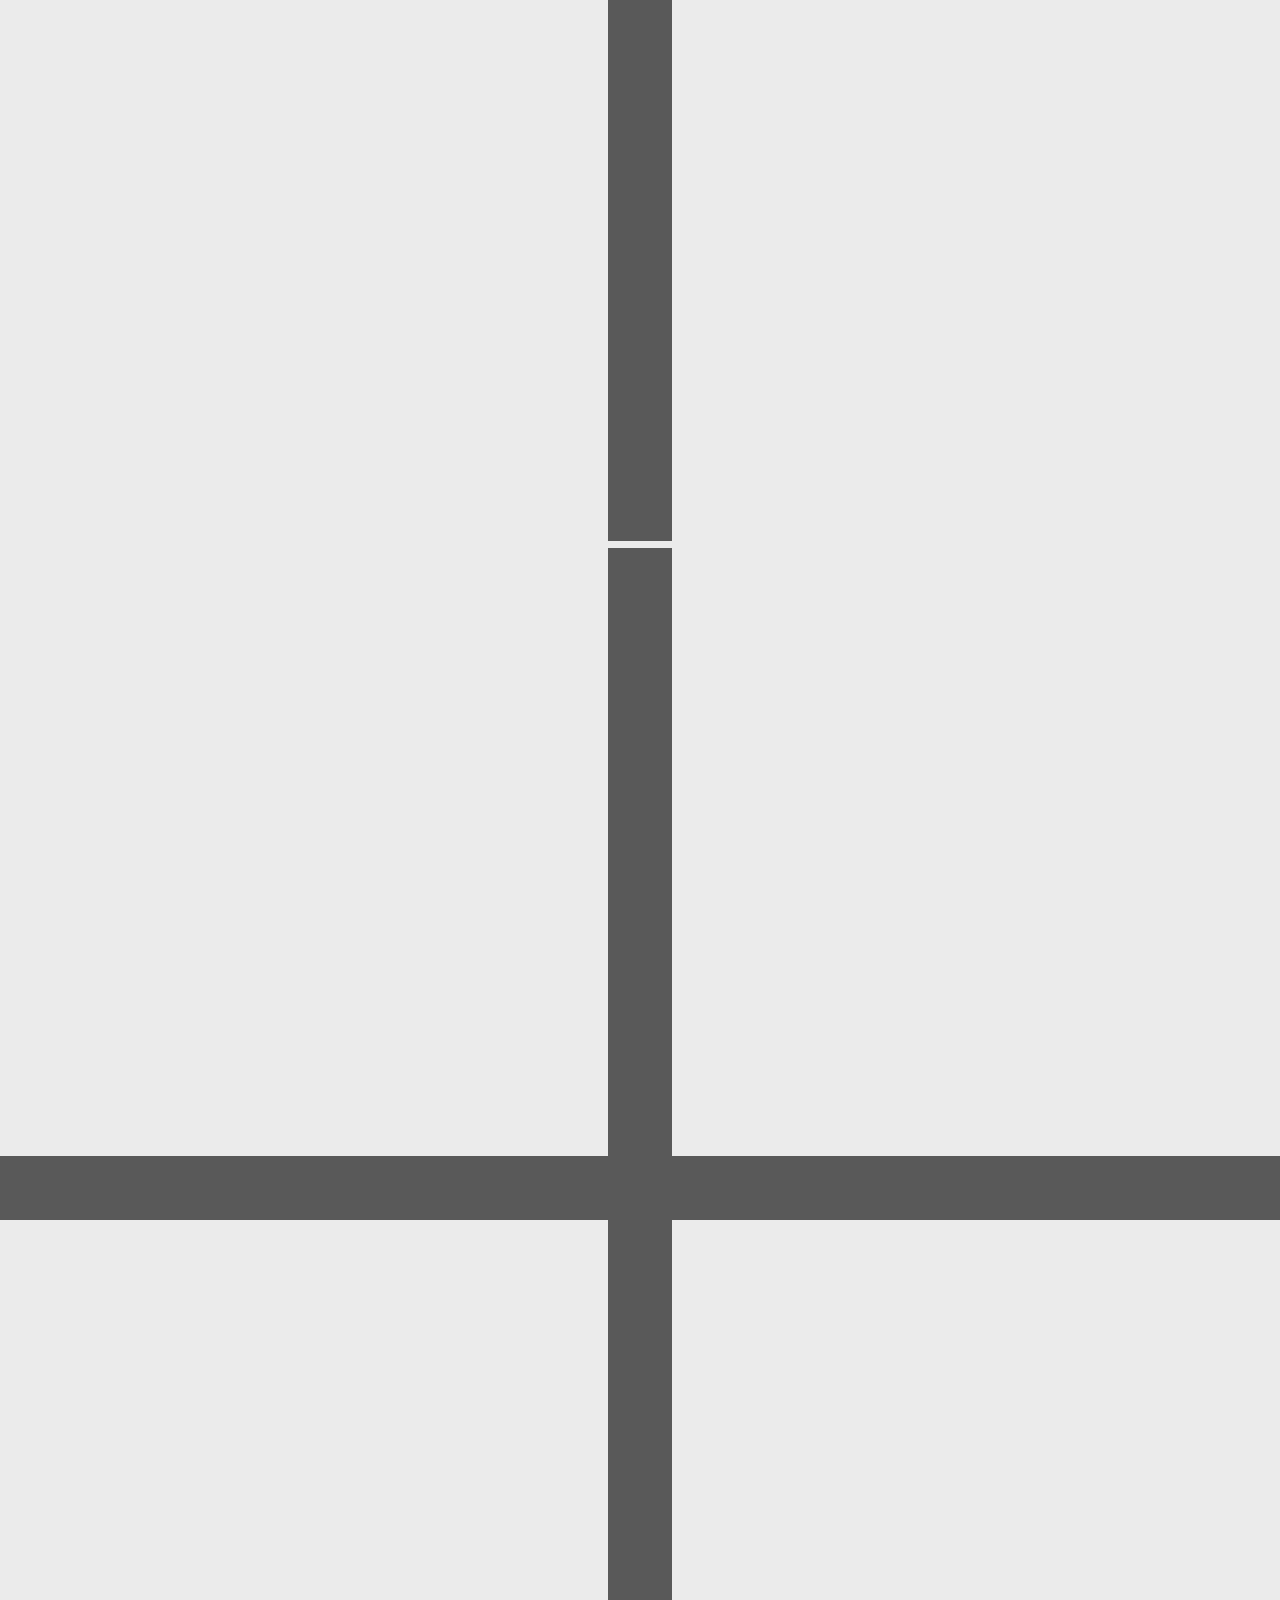
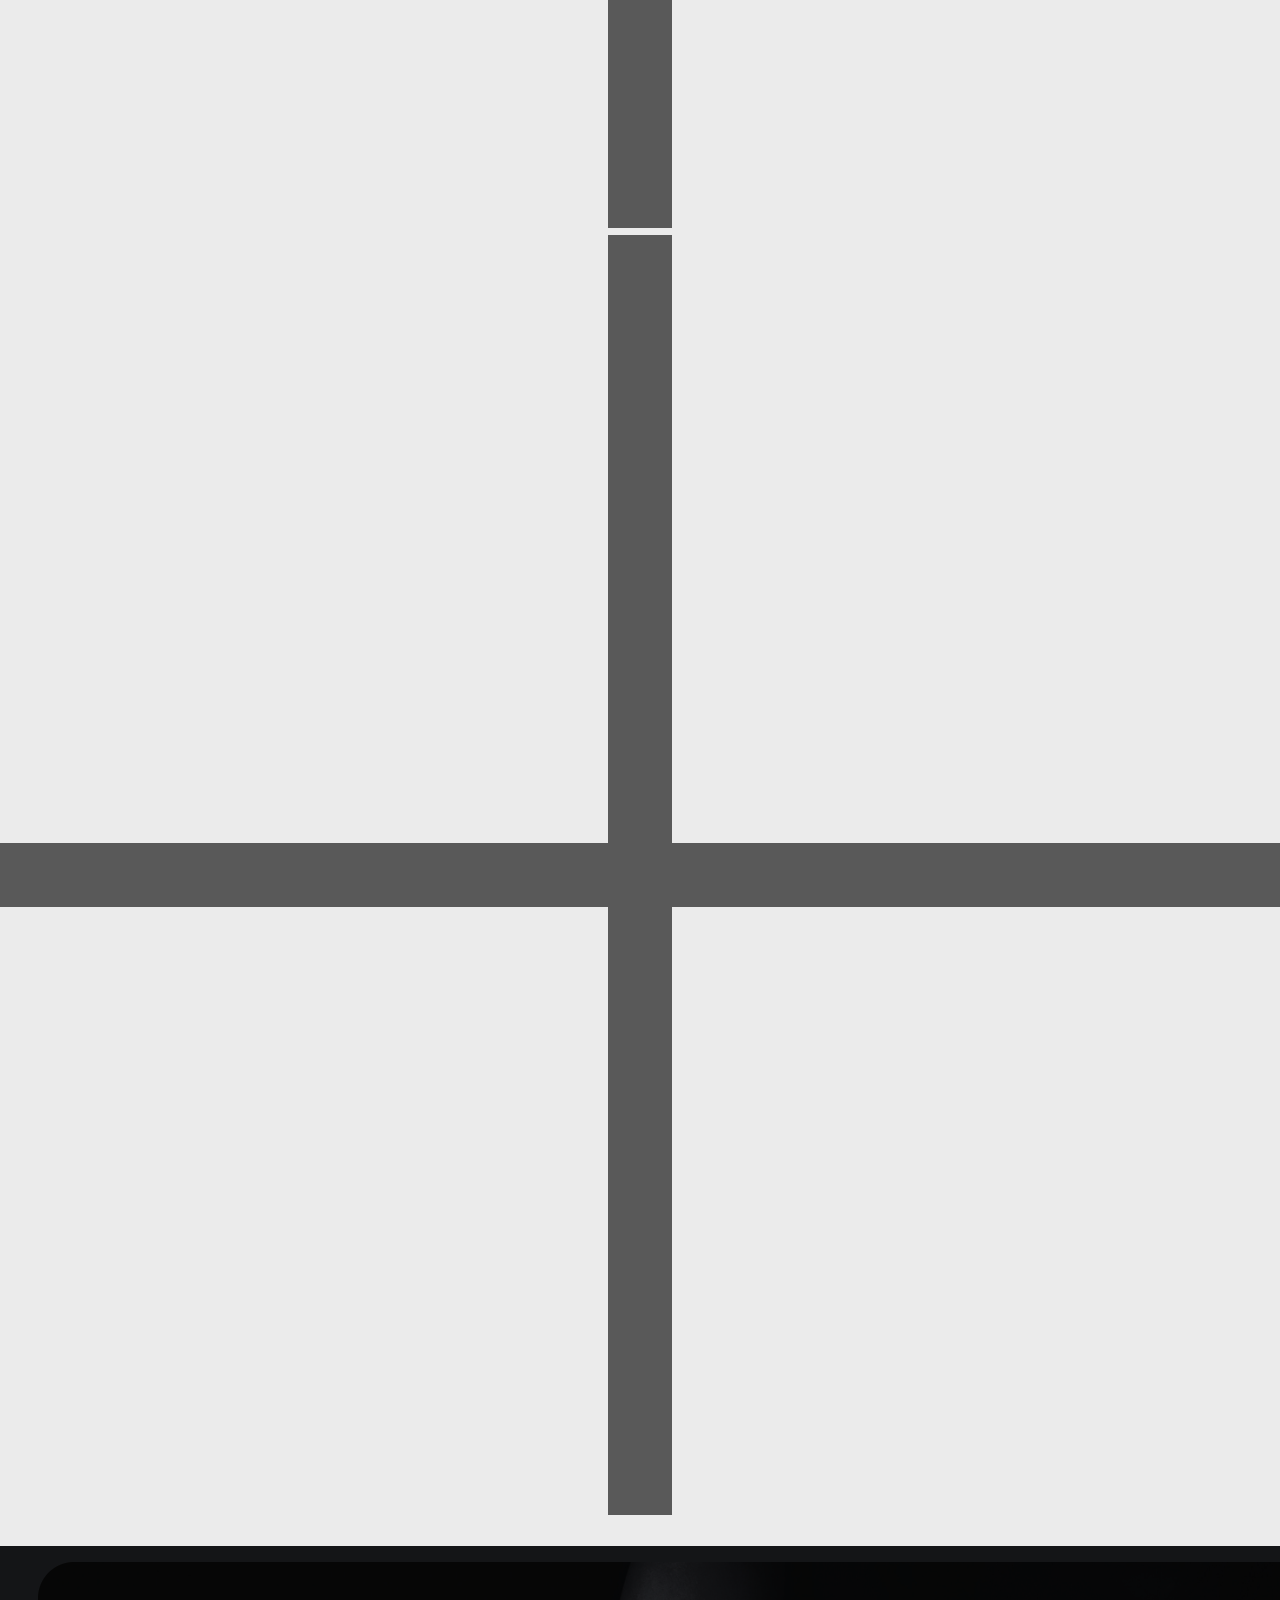
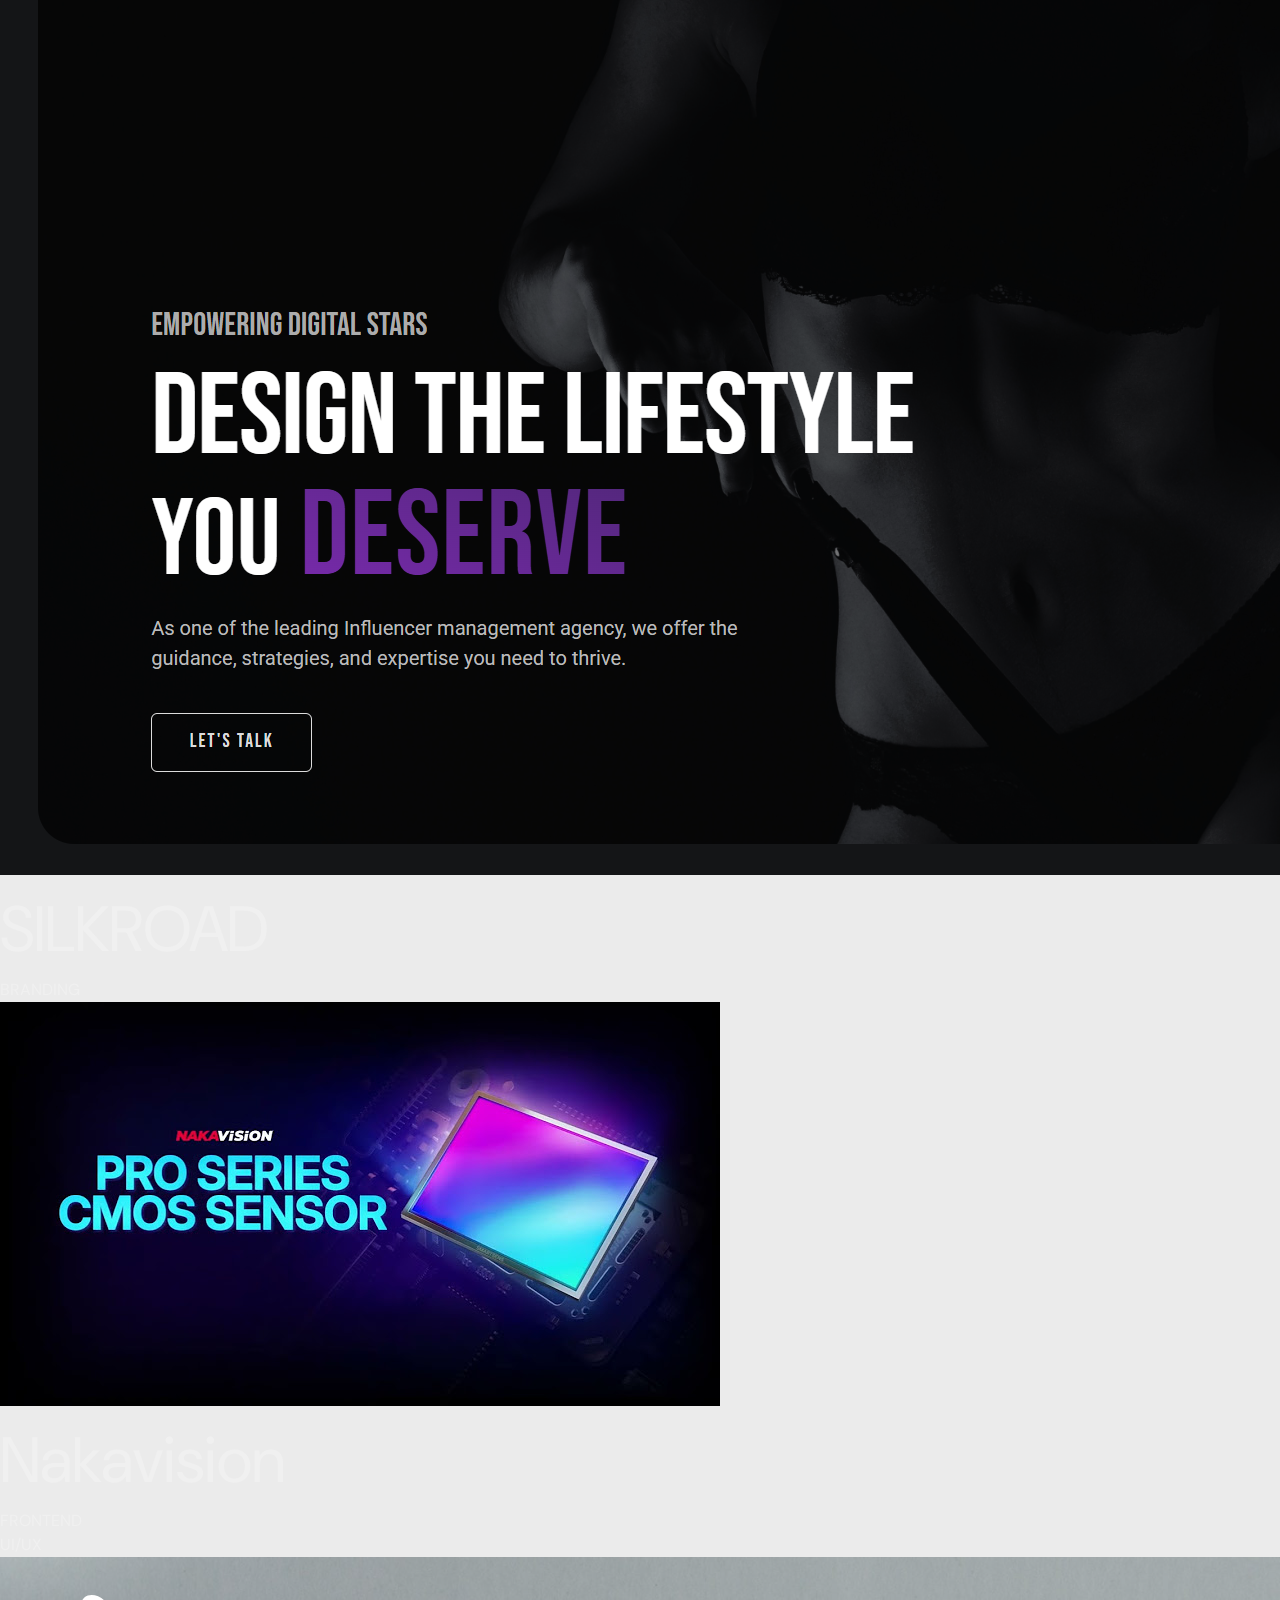
==== commit 6d9e670f: "Full Update - Honest.html" ====
--- a/index.html
+++ b/index.html
@@ -1,34 +1,37 @@
 <!DOCTYPE html>
-<html lang="hu">
+<html lang="en">
 <head>
   <meta charset="UTF-8"/>
   <meta name="viewport" content="width=device-width, initial-scale=1.0"/>
 
-  <!-- SEO -->
-  <title>Bellér Zoltán Ezra | Full-Stack, FinTech & AI Fejlesztő – Budapest</title>
-  <meta name="description" content="Bellér Zoltán Ezra – Digitális stratéga, Full-Stack fejlesztő, marketing szakember és AI megoldások építője Budapestről. Weboldalak, márkák, automatizáció."/>
-  <meta name="keywords" content="Bellér Zoltán Ezra, Full-Stack fejlesztő Budapest, digitális stratéga, marketing, AI fejlesztő, React, Node.js, webfejlesztés Hungary"/>
+  <!-- SEO (alapértelmezett: angol; a nyelvváltó JS frissíti) -->
+  <title>Bellér Zoltán Ezra | Frontend, Marketing & AI Developer – Budapest</title>
+  <meta name="description" content="Bellér Zoltán Ezra – Digital strategist, frontend developer, marketing specialist and AI solutions builder from Budapest. Websites, brands, automation."/>
+  <meta name="keywords" content="Bellér Zoltán Ezra, frontend developer Budapest, digital strategist, marketing, AI developer, React, Node.js, Senkisem, web development Hungary"/>
   <meta name="author" content="Bellér Zoltán Ezra"/>
   <meta name="robots" content="index, follow"/>
   <link rel="canonical" href="https://bellerzoltanezra.hu/"/>
+  <link rel="alternate" hreflang="en" href="https://bellerzoltanezra.hu/?lang=en"/>
+  <link rel="alternate" hreflang="hu" href="https://bellerzoltanezra.hu/?lang=hu"/>
+  <link rel="alternate" hreflang="x-default" href="https://bellerzoltanezra.hu/"/>
 
   <!-- Open Graph -->
   <meta property="og:type" content="website"/>
   <meta property="og:url" content="https://bellerzoltanezra.hu/"/>
-  <meta property="og:title" content="Bellér Zoltán Ezra | Fejlesztő, Marketing & AI – Budapest"/>
-  <meta property="og:description" content="Rendszerépítő, digitális stratéga. Frontend, Backend, AI & Automatizáció."/>
+  <meta property="og:title" content="Bellér Zoltán Ezra | Developer, Marketing & AI – Budapest"/>
+  <meta property="og:description" content="Systems builder, brand creator and digital strategist. Frontend, Backend, AI & Automation."/>
   <meta property="og:image" content="https://bellerzoltanezra.hu/prof.png"/>
-  <meta property="og:locale" content="hu_HU"/>
-  <meta property="og:site_name" content="Bellér Zoltán Ezra Portfólió"/>
+  <meta property="og:locale" content="en_US"/>
+  <meta property="og:site_name" content="Bellér Zoltán Ezra Portfolio"/>
 
   <!-- Twitter Card -->
   <meta name="twitter:card" content="summary_large_image"/>
-  <meta name="twitter:title" content="Bellér Zoltán Ezra | Fejlesztő, Marketing & AI"/>
-  <meta name="twitter:description" content="Rendszerépítő, márkaalkotó és digitális stratéga Budapestről."/>
+  <meta name="twitter:title" content="Bellér Zoltán Ezra | Developer, Marketing & AI"/>
+  <meta name="twitter:description" content="Systems builder, brand creator and digital strategist from Budapest."/>
   <meta name="twitter:image" content="https://bellerzoltanezra.hu/prof.png"/>
 
   <!-- Structured Data -->
-  <script type="application/ld+json">
+  <script type="application/ld+json" id="ldJson">
   {
     "@context": "https://schema.org",
     "@type": "Person",
@@ -36,8 +39,8 @@
     "url": "https://bellerzoltanezra.hu",
     "email": "hello@bellerzoltanezra.hu",
     "telephone": "+36307985995",
-    "jobTitle": "Digitális Stratéga & Frontend Fejlesztő",
-    "description": "Rendszerépítő, márkaalkotó és digitális stratéga Budapestről.",
+    "jobTitle": "Digital Strategist & Frontend Developer",
+    "description": "Systems builder, brand creator and digital strategist from Budapest.",
     "address": {
       "@type": "PostalAddress",
       "addressLocality": "Budapest",
@@ -151,18 +154,13 @@
 /* ============================================================
    KEYFRAMES
    ============================================================ */
-@keyframes spin-anim { to { transform: rotate(360deg); } }
 @keyframes blink-tick { 50% { opacity: 0; } }
 @keyframes blink-loop { 50% { opacity: 0; } }
 @keyframes blink-step { 50% { opacity: 0; } }
-@keyframes statusPulse { 0%, 100% { opacity: 0.4; } 50% { opacity: 1; } }
 @keyframes scrollPulse--about { 0%, 100% { opacity: 0.5; transform: translateY(0); } 50% { opacity: 0.2; transform: translateY(8px); } }
 @keyframes aboutAsteriskSpin { to { transform: rotate(360deg); } }
 @keyframes aboutOrbitPulse { 0%, 100% { opacity: 0.2; transform: scale(1); } 50% { opacity: 0.35; transform: scale(1.08); } }
 @keyframes aboutOrbitDot { to { transform: translateX(-50%) rotate(360deg); transform-origin: 0 22px; } }
-@keyframes nav-bracket-in { from { opacity: 0; transform: translateY(-6px); } }
-@keyframes holoShimmer { 0%, 100% { background-position: 0% 50%; } 50% { background-position: 100% 50%; } }
-@keyframes pageEnter { from { filter: blur(6px); opacity: 0; transform: scale(0.985); } to { filter: blur(0); opacity: 1; transform: scale(1); } }
 
 /* ============================================================
    DUST & CURSOR
@@ -181,13 +179,36 @@
 .top-bar__brand { font-family: var(--ff-display); font-size: 15px; font-weight: 700; }
 .top-bar__brand a { cursor: none; }
 .top-bar__time { font-family: var(--ff-mono); font-size: 11px; color: var(--clr-muted); letter-spacing: .04em; }
-.top-bar__links { display: flex; gap: 28px; }
-.top-bar__links a { font-family: var(--ff-display); font-size: 14px; font-weight: 500; color: var(--clr-muted); text-transform: uppercase; letter-spacing: .04em; cursor: none; transition: color var(--tr-base); }
-.top-bar__links a:hover { color: var(--clr-fg); }
-.lang-switch { display: inline-flex; align-items: center; gap: 6px; font-family: var(--ff-mono); font-size: 11px; font-weight: 600; letter-spacing: .14em; text-transform: uppercase; color: var(--clr-muted); border: 1px solid rgba(255,255,255,.12); padding: 6px 12px; transition: color var(--tr-base), border-color var(--tr-base), background var(--tr-base); cursor: none; text-decoration: none; }
-.lang-switch:hover { color: var(--clr-fg); border-color: rgba(255,255,255,.3); background: rgba(255,255,255,.04); }
-.lang-switch__arrow { font-size: 13px; transition: transform var(--tr-base); display: inline-block; }
-.lang-switch:hover .lang-switch__arrow { transform: translate(2px, -2px); }
+.top-bar__links { display: flex; gap: 28px; min-width: 74px; }
+@media (max-width: 768px) { .top-bar__links { min-width: 62px; } }
+
+/* ============================================================
+   LANGUAGE SWITCHER (flag buttons)
+   A top-bar mix-blend-mode miatt külön elem, hogy a zászlók színe ne invertálódjon.
+   ============================================================ */
+.lang-switcher { position: fixed; top: 18px; right: var(--gap); z-index: calc(var(--z-nav) + 1); display: flex; align-items: center; gap: 6px; }
+.lang-flag {
+  appearance: none; -webkit-appearance: none;
+  position: relative; display: block;
+  width: 34px; height: 34px; padding: 0; margin: 0;
+  border: 2px solid transparent; border-radius: 50%;
+  background: transparent; overflow: hidden;
+  opacity: .5;
+  box-shadow: 0 2px 10px rgba(0,0,0,.35);
+  transition: opacity .2s ease, border-color .2s ease, transform .2s ease;
+  -webkit-tap-highlight-color: transparent;
+}
+.lang-flag svg { display: block; width: 100%; height: 100%; border-radius: 50%; pointer-events: none; }
+.lang-flag:hover { opacity: .9; }
+.lang-flag[aria-pressed="true"] { opacity: 1; border-color: #fff; }
+.lang-flag:focus-visible { outline: 2px solid #fff; outline-offset: 2px; opacity: .9; }
+.lang-flag[aria-pressed="true"]:focus-visible { opacity: 1; }
+body:not(.touch-device) .lang-flag { cursor: none; }
+body.touch-device .lang-flag { cursor: pointer; }
+@media (max-width: 768px) {
+  .lang-switcher { top: 21px; gap: 4px; }
+  .lang-flag { width: 28px; height: 28px; }
+}
 
 /* ============================================================
    HERO / STAGE
@@ -263,17 +284,10 @@
 .ann-toast__prop { color: var(--clr-muted); } .ann-toast__arrow { color: var(--clr-violet); } .ann-toast__val { color: var(--clr-fg); font-weight: 500; }
 
 /* ============================================================
-   CAMERA WRAPPERS
-   ============================================================ */
-.cam-outer { position: relative; height: 180vh; }
-.cam-stick { position: sticky; top: 0; height: 100vh; overflow: hidden; perspective: 1500px; }
-.cam-board { position: absolute; inset: 0; width: 100%; height: 100vh; transform-style: preserve-3d; transform-origin: center center; will-change: transform, opacity, border-radius, box-shadow; backface-visibility: hidden; overflow: hidden; }
-
-/* ============================================================
+   ABOUT SECTION
    ============================================================ */
 .about-section { width: 100%; background: var(--bg); }
 
-/* Bio */
 .about-bio {
   padding: calc(80px + 4rem) 2rem 2rem;
   display: flex;
@@ -317,7 +331,6 @@
 .about-bio__scroll-hint span { font-family: var(--ff-mono); font-size: 10px; text-transform: uppercase; letter-spacing: 0.25em; color: var(--text); }
 .about-bio__scroll-hint::after { content: ''; width: 1px; height: 48px; background: linear-gradient(to bottom, rgba(232,228,222,0.5), transparent); }
 
-/* Bio Card */
 .about-bio__card {
   width: clamp(420px, 82vw, 1100px);
   max-width: 94vw;
@@ -475,13 +488,7 @@
 /* ============================================================
    CONTACT SECTION
    ============================================================ */
-/* ============================================================
-   CONTACT SECTION — MATCHED TO ABOUT BIO CARD
-   ============================================================ */
-.contact-section {
-  width: 100%;
-  background: var(--bg);
-}
+.contact-section { width: 100%; background: var(--bg); }
 
 .contact-hero {
   padding: calc(-225px + 3rem) 2rem 3rem;
@@ -493,64 +500,20 @@
   perspective: 1200px;
   position: relative;
   background: var(--bg);
-    overflow: hidden;
-
+  overflow: hidden;
 }
 
-.contact-deco {
-  position: absolute;
-  inset: calc(80px + 4rem) 2rem 2rem 2rem;
-  z-index: 0;
-  pointer-events: none;
-  opacity: 0;
-  transition: opacity 1.4s var(--ease);
-}
+.contact-deco { position: absolute; inset: calc(80px + 4rem) 2rem 2rem 2rem; z-index: 0; pointer-events: none; opacity: 0; transition: opacity 1.4s var(--ease); }
 .contact-deco.vis { opacity: 1; transition-delay: 0.3s; }
-
-.contact-deco__corner {
-  position: absolute;
-  width: 32px;
-  height: 32px;
-  opacity: 0.35;
-}
+.contact-deco__corner { position: absolute; width: 32px; height: 32px; opacity: 0.35; }
 .contact-deco__corner--tl { top: 0; left: 0; border-top: 1px solid var(--text-muted); border-left: 1px solid var(--text-muted); }
 .contact-deco__corner--tr { top: 0; right: 0; border-top: 1px solid var(--text-muted); border-right: 1px solid var(--text-muted); }
 .contact-deco__corner--bl { bottom: 0; left: 0; border-bottom: 1px solid var(--text-muted); border-left: 1px solid var(--text-muted); }
 .contact-deco__corner--br { bottom: 0; right: 0; border-bottom: 1px solid var(--text-muted); border-right: 1px solid var(--text-muted); }
-
-.contact-deco__label {
-  position: absolute;
-  left: 8px;
-  top: 50%;
-  transform: translateY(-50%) rotate(-90deg);
-  transform-origin: left center;
-  font-family: var(--ff-mono);
-  font-size: 10px;
-  letter-spacing: 0.25em;
-  text-transform: uppercase;
-  color: var(--text-muted);
-  opacity: 0.3;
-  white-space: nowrap;
-}
-
-.contact-deco__annotation {
-  position: absolute;
-  bottom: 8px;
-  right: 32px;
-  font-family: var(--ff-mono);
-  font-size: 10px;
-  letter-spacing: 0.18em;
-  text-transform: uppercase;
-  color: var(--text-muted);
-  opacity: 0.3;
-}
-
-.contact-hero__inner {
-  width: clamp(420px, 82vw, 1100px);
-  max-width: 94vw;
-  z-index: 1;
-  position: relative;
-}
+.contact-deco__label { position: absolute; left: 8px; top: 50%; transform: translateY(-50%) rotate(-90deg); transform-origin: left center; font-family: var(--ff-mono); font-size: 10px; letter-spacing: 0.25em; text-transform: uppercase; color: var(--text-muted); opacity: 0.3; white-space: nowrap; }
+.contact-deco__annotation { position: absolute; bottom: 8px; right: 32px; font-family: var(--ff-mono); font-size: 10px; letter-spacing: 0.18em; text-transform: uppercase; color: var(--text-muted); opacity: 0.3; }
+
+.contact-hero__inner { width: clamp(420px, 82vw, 1100px); max-width: 94vw; z-index: 1; position: relative; display: flex; flex-direction: column; align-items: center; }
 
 .contact-card {
   width: 100%;
@@ -571,461 +534,127 @@
   z-index: 10;
   isolation: isolate;
 }
-
-.contact-card.is-visible {
-  opacity: 1;
-  transform: none;
-}
-
-.contact-card__light {
-  position: absolute;
-  inset: 0;
-  width: 100%;
-  height: 100%;
-  border-radius: var(--radius-lg);
-  pointer-events: none !important;
-  z-index: 0;
-  mix-blend-mode: screen;
-  opacity: 0.45;
-  transition: opacity 0.3s ease;
-}
-
-.contact-card:hover .contact-card__light {
-  opacity: 0.65;
-}
-
-.contact-card__side {
-  grid-row: 1 / 3;
-  padding: 16px;
-  position: relative;
-  overflow: hidden;
-}
-
-.contact-card__side-inner {
-  width: 100%;
-  height: 100%;
-  min-height: 100%;
-  border-radius: var(--radius-sm);
-  border: 1px solid var(--border);
-  background:
-    radial-gradient(circle at top left, rgba(228,254,154,0.08), transparent 35%),
-    radial-gradient(circle at bottom right, rgba(191,150,201,0.08), transparent 35%),
-    linear-gradient(180deg, rgba(255,255,255,0.03), rgba(255,255,255,0.015));
-  display: flex;
-  flex-direction: column;
-  justify-content: space-between;
-  padding: 1.5rem;
-}
-
-.contact-card__eyebrow {
-  font-family: var(--ff-mono);
-  font-size: 10px;
-  letter-spacing: 0.16em;
-  text-transform: uppercase;
-  color: var(--text-muted);
-}
-
-.contact-card__title {
-  font-family: var(--ff-syne);
-  font-size: clamp(2rem, 4vw, 3.25rem);
-  font-weight: 800;
-  line-height: 0.95;
-  letter-spacing: -0.04em;
-  color: var(--text);
-  max-width: 10ch;
-}
-
-.contact-card__meta {
-  display: flex;
-  flex-direction: column;
-  gap: 0.5rem;
-  font-family: var(--ff-mono);
-  font-size: 10px;
-  letter-spacing: 0.14em;
-  text-transform: uppercase;
-  color: var(--text-muted);
-}
-
-.contact-card__body {
-  padding: 2rem 2.25rem 1.25rem;
-  position: relative;
-  z-index: 20;
-  display: flex;
-  flex-direction: column;
-  align-items: center;
-  text-align: center;
-}
-
-.contact-card__links {
-  display: grid;
-  grid-template-columns: repeat(2, minmax(0, 1fr));
-  gap: 0.75rem;
-  width: 100%;
-  margin-bottom: 1rem;
-  position: relative;
-  z-index: 30;
-}
+.contact-card.is-visible { opacity: 1; transform: none; }
+.contact-card__light { position: absolute; inset: 0; width: 100%; height: 100%; border-radius: var(--radius-lg); pointer-events: none !important; z-index: 0; mix-blend-mode: screen; opacity: 0.45; transition: opacity 0.3s ease; }
+.contact-card:hover .contact-card__light { opacity: 0.65; }
+
+.contact-card__body { padding: 2rem 2.25rem 1.25rem; position: relative; z-index: 20; display: flex; flex-direction: column; align-items: center; text-align: center; }
+
+.contact-card__links { display: grid; grid-template-columns: repeat(2, minmax(0, 1fr)); gap: 0.75rem; width: 100%; margin-bottom: 1rem; position: relative; z-index: 30; }
 
 .contact-card__link {
-  appearance: none;
-  -webkit-appearance: none;
+  appearance: none; -webkit-appearance: none;
   border: 1px solid var(--border);
   background: rgba(255,255,255,0.02);
   color: var(--text-muted);
-  text-decoration: none;
-  outline: none;
-
-  min-height: 54px;
-  width: 100%;
-  padding: 0.9rem 1rem;
-
-  display: flex;
-  align-items: center;
-  justify-content: center;
-  gap: 0.7rem;
-
+  text-decoration: none; outline: none;
+  min-height: 54px; width: 100%; padding: 0.9rem 1rem;
+  display: flex; align-items: center; justify-content: center; gap: 0.7rem;
   border-radius: var(--radius-pill);
-  font-family: var(--ff-mono);
-  font-size: 10px;
-  letter-spacing: 0.08em;
-  line-height: 1;
-  white-space: nowrap;
-
-  position: relative;
-  z-index: 31;
-  pointer-events: auto;
-
-  cursor: pointer;
-  transition:
-    border-color 0.2s ease,
-    background 0.2s ease,
-    color 0.2s ease,
-    transform 0.2s ease,
-    box-shadow 0.2s ease;
+  font-family: var(--ff-mono); font-size: 10px; letter-spacing: 0.08em; line-height: 1; white-space: nowrap;
+  position: relative; z-index: 31; pointer-events: auto; cursor: pointer;
+  transition: border-color 0.2s ease, background 0.2s ease, color 0.2s ease, transform 0.2s ease, box-shadow 0.2s ease;
 }
-
-.contact-card__link:hover,
-.contact-card__link:focus-visible {
-  border-color: rgba(255,255,255,0.22);
-  background: rgba(255,255,255,0.06);
-  color: var(--text);
-  transform: translateY(-1px);
-  box-shadow: 0 10px 25px rgba(0,0,0,0.18);
+.contact-card__link:hover, .contact-card__link:focus-visible { border-color: rgba(255,255,255,0.22); background: rgba(255,255,255,0.06); color: var(--text); transform: translateY(-1px); box-shadow: 0 10px 25px rgba(0,0,0,0.18); }
+.contact-card__link:active { transform: translateY(0); }
+.contact-card__link svg, .contact-card__link span { pointer-events: none; }
+.contact-card__link svg { flex-shrink: 0; opacity: 0.9; }
+
+.contact-card__intro { font-family: var(--ff-base); font-size: 0.95rem; line-height: 1.75; color: var(--text-muted-dark); margin-bottom: 1.25rem; max-width: 480px; }
+.contact-card__intro p + p { margin-top: 0.9rem; }
+
+.contact-card__link { display: inline-flex; align-items: center; gap: 0.75rem; font-family: var(--ff-mono); font-size: 10px; letter-spacing: 0.08em; color: var(--text-muted); padding: 0.7rem 1rem; border: 1px solid var(--border); border-radius: var(--radius-pill); transition: border-color 0.3s, color 0.3s, background 0.3s, transform 0.3s; background: transparent; cursor: pointer; }
+.contact-card__link:hover { border-color: rgba(255,255,255,0.15); color: var(--text); background: rgba(255,255,255,0.04); transform: translateY(-2px); }
+.contact-card__link svg { flex-shrink: 0; opacity: 0.8; }
+
+/* ---- "Önéletrajz megtekintése" CTA ---- */
+.contact-card__cta {
+  grid-column: 1 / -1;
+  position: relative; z-index: 31;
+  display: flex; align-items: center; gap: 1rem;
+  width: 100%; padding: 0.95rem 1.35rem;
+  border-radius: var(--radius-pill);
+  border: 1px solid rgba(228,254,154,0.32);
+  background: linear-gradient(90deg, rgba(228,254,154,0.09), rgba(191,150,201,0.07));
+  color: var(--text); text-decoration: none;
+  overflow: hidden; cursor: pointer;
+  transition: border-color .3s ease, background .3s ease, color .3s ease, transform .3s ease, box-shadow .3s ease;
 }
-
-.contact-card__link:active {
-  transform: translateY(0);
-}
-
-.contact-card__link svg,
-.contact-card__link span {
-  pointer-events: none;
-}
-
-.contact-card__link svg {
-  flex-shrink: 0;
-  opacity: 0.9;
-}
-
-.contact-card__title-row {
-  display: flex;
-  align-items: baseline;
-  justify-content: space-between;
-  gap: 1rem;
-  margin-bottom: 1.25rem;
-  border-bottom: 1px solid var(--border);
-  padding-bottom: 1.25rem;
-}
-
-.contact-card__title-row h2 {
-  font-family: var(--ff-syne);
-  font-size: clamp(1.6rem, 3.5vw, 2.4rem);
-  font-weight: 800;
-  letter-spacing: -0.02em;
-  line-height: 1.1;
-  color: var(--text);
-}
-
-.contact-card__type {
-  font-family: var(--ff-mono);
-  font-size: 10px;
-  letter-spacing: 0.16em;
-  text-transform: uppercase;
-  color: var(--text-muted);
-  white-space: nowrap;
-  padding: 0.3rem 0.85rem;
-  border: 1px solid var(--border);
-  border-radius: var(--radius-pill);
-}
-
-.contact-card__intro {
-  font-family: var(--ff-base);
-  font-size: 0.95rem;
-  line-height: 1.75;
-  color: var(--text-muted-dark);
-  margin-bottom: 1.25rem;
-}
-
-.contact-card__intro p + p {
-  margin-top: 0.9rem;
-}
-
-
-
-.contact-card__link {
-  display: inline-flex;
-  align-items: center;
-  gap: 0.75rem;
-  font-family: var(--ff-mono);
-  font-size: 10px;
-  letter-spacing: 0.08em;
-  color: var(--text-muted);
-  padding: 0.7rem 1rem;
-  border: 1px solid var(--border);
-  border-radius: var(--radius-pill);
-  transition: border-color 0.3s, color 0.3s, background 0.3s, transform 0.3s;
-  background: transparent;
-  cursor: pointer;
-}
-
-.contact-card__link:hover {
-  border-color: rgba(255,255,255,0.15);
-  color: var(--text);
-  background: rgba(255,255,255,0.04);
-  transform: translateY(-2px);
-}
-
-.contact-card__link svg {
-  flex-shrink: 0;
-  opacity: 0.8;
-}
-
-.contact-card__footer {
-  grid-column: 1 / -1;
-  display: flex;
-  justify-content: space-between;
-  padding: 0.75rem 2.25rem 1rem;
-  font-family: var(--ff-mono);
-  font-size: 10px;
-  letter-spacing: 0.16em;
-  text-transform: uppercase;
-  color: var(--text-muted);
-  opacity: 0.5;
-  border-top: 1px solid var(--border);
-}
+.contact-card__cta::before { content: ''; position: absolute; inset: 0; background: linear-gradient(110deg, transparent 30%, rgba(255,255,255,0.16) 50%, transparent 70%); transform: translateX(-120%); transition: transform .9s var(--ease); pointer-events: none; }
+.contact-card__cta:hover, .contact-card__cta:focus-visible { background: var(--clr-lime); border-color: var(--clr-lime); color: #050505; transform: translateY(-2px); box-shadow: 0 14px 34px rgba(228,254,154,0.18); }
+.contact-card__cta:focus-visible { outline: 2px solid var(--clr-lime); outline-offset: 3px; }
+.contact-card__cta:hover::before { transform: translateX(120%); }
+.contact-card__cta-icon { position: absolute; left: 1.35rem; top: 50%; display: flex; flex: 0 0 auto; color: var(--clr-lime); transform: translateY(-50%); transition: color .3s ease; pointer-events: none; }
+.contact-card__cta:hover .contact-card__cta-icon, .contact-card__cta:focus-visible .contact-card__cta-icon { color: #050505; }
+.contact-card__cta-text { display: flex; flex-direction: column; align-items: center; gap: .3rem; flex: 1; min-width: 0; text-align: center; pointer-events: none; }
+.contact-card__cta-tag { font-family: var(--ff-mono); font-size: 9px; letter-spacing: .24em; text-transform: uppercase; opacity: .6; }
+.contact-card__cta-label { font-family: var(--ff-display); font-size: clamp(15px, 1.5vw, 18px); font-weight: 600; letter-spacing: -.01em; line-height: 1.1; }
+.contact-card__cta-label { white-space: nowrap; }
+
+.contact-card__footer { grid-column: 1 / -1; display: flex; justify-content: center; gap: 1.5rem; flex-wrap: wrap; padding: 0.75rem 2.25rem 1rem; font-family: var(--ff-mono); font-size: 10px; letter-spacing: 0.16em; text-transform: uppercase; color: var(--text-muted); opacity: 0.5; border-top: 1px solid var(--border); width: 100%; }
+
+.contact-hero__heading { font-family: var(--ff-syne); font-size: clamp(1.8rem, 8vw, 6rem); font-weight: 800; letter-spacing: -0.04em; text-align: center; margin-bottom: 2.5rem; color: var(--text); }
+@media (max-width: 480px) { .contact-hero__heading { font-size: 2rem; } }
+.contact-hero__rule-row { display: flex; align-items: center; justify-content: center; gap: 1rem; margin-bottom: 1.5rem; width: 100%; }
+.contact-hero__rule-line { flex: 1; height: 1px; background: var(--border); max-width: 120px; }
+.contact-hero__rule-dot { width: 5px; height: 5px; border-radius: 50%; background: var(--text-muted); opacity: 0.4; }
 
 /* ============================================================
    RESPONSIVE: CONTACT
    ============================================================ */
 @media (max-width: 1024px) {
-  .contact-hero {
-    padding-top: calc(80px + 1rem) !important;
-    min-height: auto;
-    justify-content: flex-start;
-  }
-
-  .contact-deco {
-    inset: calc(80px + 1rem) 1rem 1rem 1rem;
-  }
-
-  .contact-deco__corner {
-    width: 20px;
-    height: 20px;
-  }
-
-  .contact-hero__inner {
-    width: min(92vw, 420px);
-  }
-
-  .contact-card {
-    min-height: auto;
-    grid-template-columns: 1fr;
-    grid-template-rows: auto 1fr auto;
-  }
-
-  .contact-card__side {
-    grid-row: auto;
-    padding: 10px 10px 0;
-  }
-
-  .contact-card__side-inner {
-    min-height: 220px;
-  }
-
-  .contact-card__body {
-    padding: 0.75rem 1.25rem 0.5rem;
-  }
-
-  .contact-card__title-row {
-    margin-bottom: 0.6rem;
-    padding-bottom: 0.6rem;
-  }
-
-  .contact-card__title-row h2 {
-    font-size: 1.4rem;
-  }
-
-  .contact-card__footer {
-    padding: 0.5rem 1.25rem 0.5rem;
-    flex-direction: column;
-    gap: 0.35rem;
-    align-items: flex-start;
-  }
+  .contact-hero { padding-top: calc(80px + 1rem) !important; min-height: auto; justify-content: flex-start; }
+  .contact-deco { inset: calc(80px + 1rem) 1rem 1rem 1rem; }
+  .contact-deco__corner { width: 20px; height: 20px; }
+  .contact-hero__inner { width: min(92vw, 420px); }
+  .contact-card { min-height: auto; grid-template-columns: 1fr; grid-template-rows: auto 1fr auto; }
+  .contact-card__body { padding: 0.75rem 1.25rem 0.5rem; }
+  .contact-card__footer { padding: 0.5rem 1.25rem 0.5rem; flex-direction: column; gap: 0.35rem; align-items: flex-start; }
 }
-
 @media (max-width: 768px) {
-  .contact-card__side-inner {
-    min-height: 180px;
-    padding: 1.2rem;
-  }
-
-  .contact-card__title {
-    font-size: clamp(1.6rem, 8vw, 2.2rem);
-  }
-
-  .contact-card__links {
-    grid-template-columns: 1fr;
-  }
-
-  .contact-card__link {
-    width: 100%;
-    justify-content: flex-start;
-    white-space: normal;
-  }
+  .contact-card__links { grid-template-columns: 1fr; }
+  .contact-card__link { width: 100%; justify-content: flex-start; white-space: normal; }
 }
-
+@media (max-width: 640px) {
+  .contact-card__links { flex-direction: column; align-items: stretch; }
+  .contact-card__link { width: 100%; justify-content: flex-start; }
+}
 
 /* ============================================================
    ABOUT EXP — MOBILE FIX
    ============================================================ */
 @media (max-width: 768px) {
-  .about-exp {
-    padding: 4rem 1.25rem;
-    overflow: hidden;
-  }
-
-  .about-exp__heading {
-    font-size: 1.1rem;
-    margin-bottom: 4rem;
-  }
-
-  .about-exp__heading::before,
-  .about-exp__heading::after {
-    display: none;
-  }
-
-  /* Stack layout: dot bal, kártya jobb */
-  .about-exp__item {
-    grid-template-columns: 28px 1fr;
-    grid-template-rows: auto;
-    column-gap: 1rem;
-    padding-bottom: 3rem;
-  }
-
-  /* Minden item ugyanúgy néz ki - nincs flip */
-  .about-exp__item--flip .about-exp__year-col,
-  .about-exp__item--flip .about-exp__dot-col,
-  .about-exp__item--flip .about-exp__card-col {
-    order: unset;
-    text-align: start;
-  }
-
-  .about-exp__item--flip .about-exp__card {
-    margin-inline-start: 0;
-    margin-inline-end: 0;
-  }
-
-  /* Dot oszlop: 1. sor, 1. oszlop */
-  .about-exp__dot-col {
-    grid-column: 1;
-    grid-row: 1;
-    padding-top: 0.35rem;
-  }
-
-  /* Kártya: 1. sor, 2. oszlop */
-  .about-exp__card-col {
-    grid-column: 2;
-    grid-row: 1;
-    text-align: start;
-  }
-
-  /* Évszám elrejtése mobilon (helyet foglal, kilök) */
-  .about-exp__year-col {
-    display: none;
-  }
-
-  /* Kártya mobilra */
-  .about-exp__card {
-    max-width: 100%;
-    padding: 1.25rem 1.5rem;
-    touch-action: auto;
-    cursor: default;
-  }
-
-  /* Timeline vonal: bal oldal */
-  .about-exp__line {
-    left: 1.25rem;
-  }
-
-  /* Összekötő vízszintes vonal eltüntetése */
-  .about-exp__item::after {
-    display: none;
-  }
+  .about-exp { padding: 4rem 1.25rem; overflow: hidden; }
+  .about-exp__heading { font-size: 1.1rem; margin-bottom: 4rem; }
+  .about-exp__heading::before, .about-exp__heading::after { display: none; }
+  .about-exp__item { grid-template-columns: 28px 1fr; grid-template-rows: auto; column-gap: 1rem; padding-bottom: 3rem; }
+  .about-exp__item--flip .about-exp__year-col, .about-exp__item--flip .about-exp__dot-col, .about-exp__item--flip .about-exp__card-col { order: unset; text-align: start; }
+  .about-exp__item--flip .about-exp__card { margin-inline-start: 0; margin-inline-end: 0; }
+  .about-exp__dot-col { grid-column: 1; grid-row: 1; padding-top: 0.35rem; }
+  .about-exp__card-col { grid-column: 2; grid-row: 1; text-align: start; }
+  .about-exp__year-col { display: none; }
+  .about-exp__card { max-width: 100%; padding: 1.25rem 1.5rem; touch-action: auto; cursor: default; }
+  .about-exp__line { left: 1.25rem; }
+  .about-exp__item::after { display: none; }
 }
-
 @media (min-width: 769px) and (max-width: 1024px) {
-  .about-exp {
-    padding: 6rem 2rem;
-  }
-
-  .about-exp__item {
-    grid-template-columns: 1fr 44px 1fr;
-  }
-
-  .about-exp__card {
-    max-width: 100%;
-    padding: 1.5rem 1.75rem;
-  }
-
-  .about-exp__year {
-    font-size: clamp(3rem, 8vw, 5rem);
-  }
+  .about-exp { padding: 6rem 2rem; }
+  .about-exp__item { grid-template-columns: 1fr 44px 1fr; }
+  .about-exp__card { max-width: 100%; padding: 1.5rem 1.75rem; }
+  .about-exp__year { font-size: clamp(3rem, 8vw, 5rem); }
 }
 
 /* ============================================================
-   RESPONSIVE BIO CARD — MOBILE FIX (hiányzott a magyar verzióból)
+   RESPONSIVE BIO CARD
    ============================================================ */
 @media (max-width: 1024px) {
   .about-bio__card { grid-template-columns: 1fr; grid-template-rows: auto 1fr auto; min-height: auto; }
-  
-  .about-bio__card-img {
-    grid-row: auto;
-    padding: 0;
-    height: 260px;
-    display: flex;
-    align-items: flex-start;
-    justify-content: center;
-    overflow: hidden;
-  }
-  
-  .about-bio__card-img img {
-    position: relative;
-    top: auto; left: auto; right: auto; bottom: auto;
-    width: auto;
-    height: 140%;
-    max-width: 140%;
-    object-fit: cover;
-    object-position: center 10%;
-  }
-  
+  .about-bio__card-img { grid-row: auto; padding: 0; height: 260px; display: flex; align-items: flex-start; justify-content: center; overflow: hidden; }
+  .about-bio__card-img img { position: relative; top: auto; left: auto; right: auto; bottom: auto; width: auto; height: 140%; max-width: 140%; object-fit: cover; object-position: center 10%; }
   .about-bio__card-body { padding: 0.75rem 1.25rem 0.5rem; }
   .about-bio__card-footer { padding: 0.5rem 1.25rem 0.5rem; }
 }
-@media (max-width: 480px) {
-  .about-bio__card-img {
-    height: 220px;
-  }
-}
+@media (max-width: 480px) { .about-bio__card-img { height: 220px; } }
 
 /* ============================================================
    PREFERS REDUCED MOTION
@@ -1034,187 +663,6 @@
   *, *:before, *:after { animation-duration: .01ms !important; animation-iteration-count: 1 !important; animation-delay: 0ms !important; transition-duration: .01ms !important; transition-delay: 0ms !important; }
   .pull-text { transform: translateY(0) !important; }
   .stage-viewport { transform: none !important; }
-  .cam-board { transform: none !important; opacity: 1 !important; }
-}
-
-/* BADGES */
-.contact-badges {
-  display: flex;
-  gap: 0.6rem;
-  flex-wrap: wrap;
-  justify-content: center;
-  margin-bottom: 1.5rem;
-}
-.contact-badge {
-  font-family: var(--ff-mono);
-  font-size: 11px;
-  letter-spacing: 0.1em;
-  color: var(--text-muted);
-  border: 1px solid var(--border);
-  border-radius: var(--radius-pill);
-  padding: 0.4rem 1rem;
-  background: rgba(255,255,255,0.03);
-  white-space: nowrap;
-  transition: border-color 0.3s, color 0.3s;
-}
-.contact-badge:hover {
-  border-color: rgba(255,255,255,0.2);
-  color: var(--text);
-}
-
-/* HEADING — középre + távolabb a kártyától */
-.contact-hero__heading {
-  font-family: var(--ff-syne);
-  font-size: clamp(1.8rem, 8vw, 6rem);
-  font-weight: 800;
-  letter-spacing: -0.04em;
-  text-align: center;
-  margin-bottom: 2.5rem;
-  color: var(--text);
-}
-
-@media (max-width: 480px) {
-  .contact-hero__heading {
-    font-size: 2rem;
-  }
-}
-
-/* HERO INNER — középre */
-.contact-hero {
-  align-items: center;
-}
-.contact-hero__inner {
-  display: flex;
-  flex-direction: column;
-  align-items: center;
-}
-
-/* RULE ROW (ha volt) */
-.contact-hero__rule-row {
-  display: flex;
-  align-items: center;
-  justify-content: center;
-  gap: 1rem;
-  margin-bottom: 1.5rem;
-  width: 100%;
-}
-.contact-hero__rule-line {
-  flex: 1;
-  height: 1px;
-  background: var(--border);
-  max-width: 120px;
-}
-.contact-hero__rule-dot {
-  width: 5px;
-  height: 5px;
-  border-radius: 50%;
-  background: var(--text-muted);
-  opacity: 0.4;
-}
-
-/* KÁRTYA — teljes szélesség + középre */
-.contact-card {
-  width: 100%;
-  grid-template-columns: 1fr;
-  grid-template-rows: auto auto;
-}
-
-/* KÁRTYA BODY — középre igazítva */
-.contact-card__body {
-  display: flex;
-  flex-direction: column;
-  align-items: center;
-  text-align: center;
-  padding: 2rem 2.25rem 1.25rem;
-}
-.contact-card__title-row {
-  justify-content: center;
-}
-.contact-card__intro {
-  max-width: 480px;
-}
-
-/* GOMBOK — 3 egy sorba, helyes pointer + kattintás */
-
-
-/* FOOTER — középre */
-.contact-card__footer {
-  justify-content: center;
-  gap: 1.5rem;
-  flex-wrap: wrap;
-}
-
-/* LIGHT CANVAS — pointer-events le */
-.contact-card__light {
-  pointer-events: none;
-}
-
-/* MOBIL */
-@media (max-width: 640px) {
-  .contact-card__links {
-    flex-direction: column;
-    align-items: stretch;
-  }
-  .contact-card__link {
-    width: 100%;
-    justify-content: flex-start;
-  }
-  .contact-badges {
-    justify-content: center;
-  }
-}
-
-/* ============================================================
-   WORK TABS LOGIC
-   ============================================================ */
-.work-tabs-container {
-  display: flex;
-  justify-content: center;
-  align-items: center;
-  gap: 1rem;
-  padding: 3rem 2rem 1rem;
-  background: #ebebeb;
-  position: relative;
-  z-index: 100;
-}
-
-.work-tab-btn {
-  font-family: var(--ff-mono);
-  font-size: 12px;
-  font-weight: 600;
-  letter-spacing: 0.1em;
-  text-transform: uppercase;
-  background: transparent;
-  border: 1px solid rgba(20, 20, 20, 0.2);
-  color: #141414;
-  padding: 0.75rem 1.5rem;
-  border-radius: 50px;
-  cursor: pointer;
-  transition: all 0.3s ease;
-}
-
-.work-tab-btn:hover {
-  border-color: rgba(20, 20, 20, 0.5);
-}
-
-.work-tab-btn.active {
-  background: #141414;
-  color: #ebebeb;
-  border-color: #141414;
-}
-
-.work-tab-content {
-  display: none;
-}
-
-.work-tab-content.active {
-  display: block;
-  animation: fadeInTab 0.4s ease forwards;
-}
-
-@keyframes fadeInTab {
-  from { opacity: 0; transform: translateY(10px); }
-  to { opacity: 1; transform: translateY(0); }
 }
 </style>
 </head>
@@ -1226,22 +674,36 @@
   <svg width="16" height="20" viewBox="0 0 14 18" fill="none">
     <path d="M0.5 0.5L13 10.5H5.5L2.5 17.5L0.5 0.5Z" fill="#fff" stroke="rgba(0,0,0,0.3)" stroke-width="0.5"/>
   </svg>
-  <div class="ptr-badge">Te</div>
+  <div class="ptr-badge" data-i18n="badge">You</div>
 </div>
 
 <header class="top-bar" id="topBar">
   <div class="top-bar__brand" data-cursor-hover="true">
-    <a href="/">Portfólió</a>
+    <a href="/" data-i18n="brand">Portfolio</a>
   </div>
   <div class="top-bar__time" id="liveClock">Budapest — 00:00:00 CET</div>
-  <nav class="top-bar__links">
-
-<a href="/cv.html" class="lang-switch" id="langSwitch">
-  <span class="lang-switch__txt">ENG</span>
-  <span class="lang-switch__arrow">↗</span>
-</a> 
-  </nav>
+  <nav class="top-bar__links" aria-hidden="true"></nav>
 </header>
+
+<!-- ===================== NYELVVÁLTÓ ===================== -->
+<div class="lang-switcher" id="langSwitcher" role="group" aria-label="Language / Nyelv">
+  <button type="button" class="lang-flag" data-lang="hu" aria-label="Magyar" title="Magyar" aria-pressed="false">
+    <svg viewBox="0 0 36 36" aria-hidden="true" focusable="false">
+      <rect width="36" height="12" fill="#CD2A3E"/>
+      <rect y="12" width="36" height="12" fill="#FFFFFF"/>
+      <rect y="24" width="36" height="12" fill="#436F4D"/>
+    </svg>
+  </button>
+  <button type="button" class="lang-flag" data-lang="en" aria-label="English" title="English" aria-pressed="true">
+    <svg viewBox="0 0 36 36" aria-hidden="true" focusable="false">
+      <rect width="36" height="36" fill="#012169"/>
+      <path d="M0 0L36 36M36 0L0 36" stroke="#FFFFFF" stroke-width="7"/>
+      <path d="M0 0L36 36M36 0L0 36" stroke="#C8102E" stroke-width="2.4"/>
+      <path d="M18 0V36M0 18H36" stroke="#FFFFFF" stroke-width="10"/>
+      <path d="M18 0V36M0 18H36" stroke="#C8102E" stroke-width="6"/>
+    </svg>
+  </button>
+</div>
 
 <main>
 
@@ -1273,14 +735,14 @@
 
       <section class="hero-center">
         <div class="hero-center-wrap">
-          <span class="hero-eyebrow" id="heroEye">DIGITÁLIS STRATÉGA</span>
+          <span class="hero-eyebrow" id="heroEye" data-i18n="heroEye">DIGITAL STRATEGIST</span>
           <div style="display:block"><div class="mask-clip"><div class="pull-text" id="pullFirst">BELLÉR</div></div></div>
           <div style="display:block"><div class="mask-clip"><div class="pull-text txt-outline" id="pullLast">ZOLTÁN EZRA</div></div></div>
           <span class="hero-sub" id="heroSub">"Jack of all trades, master of none...</span>
         </div>
       </section>
 
-      <div class="user-sel" id="userSel"><div class="user-sel__tag" id="userSelTag">Húzd a mozgatáshoz</div></div>
+      <div class="user-sel" id="userSel"><div class="user-sel__tag" id="userSelTag" data-i18n="dragTag">Drag to move</div></div>
       <div class="collab-ptr" id="collabPtr">
         <svg width="16" height="20" viewBox="0 0 14 18" fill="none"><path d="M0.5 0.5L13 10.5H5.5L2.5 17.5L0.5 0.5Z" fill="#a78bfa"/></svg>
         <div class="collab-ptr__name">Zoli</div>
@@ -1355,7 +817,7 @@
         <span class="about-deco__rule about-deco__rule--right"></span>
         <span class="about-deco__orbit"></span>
         <span class="about-deco__dots"></span>
-        <span class="about-deco__label">PROFIL — 2026</span>
+        <span class="about-deco__label" data-i18n="aboutLabel">PROFILE — 2026</span>
       </div>
 
       <div class="about-bio__card" id="bioCard">
@@ -1366,32 +828,30 @@
         <div class="about-bio__card-body">
           <div class="about-bio__card-title">
             <h2>Bellér Zoltán Ezra</h2>
-            <span class="about-bio__card-type">Digitális Stratéga</span>
+            <span class="about-bio__card-type" data-i18n="bioType">Digital Strategist</span>
           </div>
           <div class="about-bio__card-stats">
             <div class="about-bio__card-stat">
-              <span class="about-bio__card-stat-label">Típus</span>
-              <span class="about-bio__card-stat-value">Generalista</span>
+              <span class="about-bio__card-stat-label" data-i18n="statType">Type</span>
+              <span class="about-bio__card-stat-value" data-i18n="statTypeVal">Generalist</span>
             </div>
             <div class="about-bio__card-stat">
               <span class="about-bio__card-stat-label">XP</span>
-              <span class="about-bio__card-stat-value">5+ év</span>
+              <span class="about-bio__card-stat-value" data-i18n="statXpVal">5+ yrs</span>
             </div>
             <div class="about-bio__card-stat">
-              <span class="about-bio__card-stat-label">Bázis</span>
+              <span class="about-bio__card-stat-label" data-i18n="statBase">Base</span>
               <span class="about-bio__card-stat-value">Budapest, HU</span>
             </div>
           </div>
-          <div class="about-bio__card-desc" data-scroll-text>
-            Hiszek abban, hogy a mai világban az igazi értéket nem egyetlen specializáció adja, hanem az a képesség, hogy valaki képes különböző területek tudását összekapcsolni: technológiát, üzleti gondolkodást és kreativitást. Ezt a szemléletet minden projektbe magammal viszem.
-          </div>
+          <div class="about-bio__card-desc" data-scroll-text data-i18n="bioDesc">I believe that in today's world, real value comes not from a single specialization, but from the ability to connect knowledge across different fields: technology, business thinking, and creativity. I bring this mindset to every project.</div>
           <div class="about-bio__card-skills">
             <span>★ Frontend (Senior)</span>
             <span>★ Backend (Senior)</span>
             <span>★ UI/UX</span>
             <span>★ AI & MCP</span>
             <span>★ Algorithmic Trading / EA Dev.</span>
-            <span>★ Automatizáció</span>
+            <span data-i18n="skillAuto">★ Automation</span>
             <span>★ Quant Research</span>
           </div>
         </div>
@@ -1400,12 +860,12 @@
           <span>2026 — HU</span>
         </div>
       </div>
-      <div class="about-bio__scroll-hint" id="aboutScrollHint"><span>Lapozz</span></div>
+      <div class="about-bio__scroll-hint" id="aboutScrollHint"><span data-i18n="scrollHint">Scroll</span></div>
     </section>
 
     <!-- Experience Timeline -->
     <section class="about-exp" id="aboutExp">
-      <h2 class="about-exp__heading">Tapasztalat</h2>
+      <h2 class="about-exp__heading" data-i18n="expHeading">Experience</h2>
       <div class="about-exp__line" aria-hidden="true"><div class="about-exp__line-fill" id="expLineFill"></div></div>
 
       <div class="about-exp__item">
@@ -1413,10 +873,11 @@
         <div class="about-exp__dot-col"><span class="about-exp__dot"></span></div>
         <div class="about-exp__card-col">
           <div class="about-exp__card">
-            <span class="about-exp__period">2025 — jelen</span>
-            <h3>Fejlesztő & Vállalkozó</h3>
-            <span class="about-exp__company">Egyéni Vállalkozás</span>
-<p>Magas szintű full-stack fejlesztés és automatizálás, Awwwards-kategóriás UI/UX tervezés, valamint aktív tőzsdei kereskedelem (day trading) célú kvantitatív algoritmusfejlesztés</p></div>
+            <span class="about-exp__period" data-i18n="exp1Period">2025 — present</span>
+            <h3 data-i18n="exp1Title">Developer & Entrepreneur</h3>
+            <span class="about-exp__company" data-i18n="exp1Company">Sole Proprietorship</span>
+            <p data-i18n="exp1Desc">High-level full-stack development and automation, Awwwards-category UI/UX design, and quantitative algorithm development for active day trading.</p>
+          </div>
         </div>
       </div>
 
@@ -1426,12 +887,9 @@
         <div class="about-exp__card-col">
           <div class="about-exp__card">
             <span class="about-exp__period">2024 — 2025 </span>
-            <h3>AI Trainer & Fejlesztő</h3>
+            <h3 data-i18n="exp2Title">AI Trainer & Developer</h3>
             <span class="about-exp__company">BossTech AI Solutions Kft</span>
-            <p>AI alapú chatbotok, MCP szerverek, adatfeldolgozó és
-folyamat-optimalizáló eszközök fejlesztése, valamint AI
-integrációk megvalósítása különböző üzleti
-rendszerekhez.</p>
+            <p data-i18n="exp2Desc">Development of AI-based chatbots, MCP servers, data processing and workflow optimization tools, as well as implementing AI integrations for various business systems.</p>
           </div>
         </div>
       </div>
@@ -1442,12 +900,9 @@
         <div class="about-exp__card-col">
           <div class="about-exp__card">
             <span class="about-exp__period">2022 – 2024</span>
-            <h3>Menedzser & Traffic Manager</h3>
+            <h3 data-i18n="exp3Title">Manager & Traffic Manager</h3>
             <span class="about-exp__company">SilkRoad Models LLC.</span>
-            <p>Feladataim közé tartozott 30+ fős csapat
-koordinálása, közösségi média stratégia tervezése és
-végrehajtása, kampánymenedzsment, valamint 7+
-nemzetközi influencer projekt irányítása.</p>
+            <p data-i18n="exp3Desc">My responsibilities included coordinating a team of over 30 people, planning and executing social media strategies, campaign management, and directing 7+ international influencer projects.</p>
           </div>
         </div>
       </div>
@@ -1458,9 +913,9 @@
         <div class="about-exp__card-col">
           <div class="about-exp__card">
             <span class="about-exp__period">2021 — 2022</span>
-            <h3>Kockázatkezelő Gyakornok</h3>
+            <h3 data-i18n="exp4Title">Risk Management Intern</h3>
             <span class="about-exp__company">Raiffeisen Bank Zrt</span>
-            <p>Pénzügyi jelentések értelmezése, kockázatértékelés és adatbáziskezelés. Az első komoly vállalati környezetben szerzett tapasztalat, amely megalapozta a precíz, adatvezérelt gondolkodásomat.</p>
+            <p data-i18n="exp4Desc">Interpreting financial reports, risk assessment, and database management. My first experience in a corporate environment, laying the foundations for my precise, data-driven mindset.</p>
           </div>
         </div>
       </div>
@@ -1489,11 +944,11 @@
           <div class="sticky-left">
             <div class="sticky-navigation-side-about">
               <div data-wrap="about" class="side-link-wrap"><a data-link="about" href="#" class="side-link-text">bold ideas</a><div data-scroll="0%" bold-ideas="" class="side-link-corners-wrap"><div class="link-corners"><div class="tl"></div><div class="tr"></div></div><div class="link-corners"><div class="bl"></div><div class="br"></div></div></div></div>
-              <div data-wrap="about" class="side-link-wrap"><a data-link="about" href="#" class="side-link-text">kreatív megoldások</a><div data-scroll="33%" creative-solutions="" class="side-link-corners-wrap"><div class="link-corners"><div class="tl"></div><div class="tr"></div></div><div class="link-corners"><div class="bl"></div><div class="br"></div></div></div></div>
-              <div data-wrap="about" class="side-link-wrap"><a data-link="about" href="#" class="side-link-text">lenyűgöző vizualitás</a><div data-scroll="66%" stunning-visuals="" class="side-link-corners-wrap"><div class="link-corners"><div class="tl"></div><div class="tr"></div></div><div class="link-corners"><div class="bl"></div><div class="br"></div></div></div></div>
+              <div data-wrap="about" class="side-link-wrap"><a data-link="about" href="#" class="side-link-text" data-i18n="sideA2">creative solutions</a><div data-scroll="33%" creative-solutions="" class="side-link-corners-wrap"><div class="link-corners"><div class="tl"></div><div class="tr"></div></div><div class="link-corners"><div class="bl"></div><div class="br"></div></div></div></div>
+              <div data-wrap="about" class="side-link-wrap"><a data-link="about" href="#" class="side-link-text" data-i18n="sideA3">stunning visuals</a><div data-scroll="66%" stunning-visuals="" class="side-link-corners-wrap"><div class="link-corners"><div class="tl"></div><div class="tr"></div></div><div class="link-corners"><div class="bl"></div><div class="br"></div></div></div></div>
             </div>
             <div class="sticky-navigation-side-services">
-              <div data-wrap="service" class="side-link-wrap"><a data-link="service" href="#" class="side-link-text">fejlesztés</a><div data-service="film" class="side-link-corners-wrap"><div class="link-corners"><div class="tl"></div><div class="tr"></div></div><div class="link-corners"><div class="bl"></div><div class="br"></div></div></div></div>
+              <div data-wrap="service" class="side-link-wrap"><a data-link="service" href="#" class="side-link-text" data-i18n="sideS1">development</a><div data-service="film" class="side-link-corners-wrap"><div class="link-corners"><div class="tl"></div><div class="tr"></div></div><div class="link-corners"><div class="bl"></div><div class="br"></div></div></div></div>
               <div data-wrap="service" class="side-link-wrap"><a data-link="service" href="#" class="side-link-text">algo-trading</a><div data-service="photo" class="side-link-corners-wrap"><div class="link-corners"><div class="tl"></div><div class="tr"></div></div><div class="link-corners"><div class="bl"></div><div class="br"></div></div></div></div>
               <div data-wrap="service" class="side-link-wrap"><a data-link="service" href="#" class="side-link-text">AI</a><div data-service="cgi" class="side-link-corners-wrap"><div class="link-corners"><div class="tl"></div><div class="tr"></div></div><div class="link-corners"><div class="bl"></div><div class="br"></div></div></div></div>
             </div>
@@ -1510,8 +965,8 @@
                   </div>
                   <div id="w-node-_450eeaf8-3d5d-1d64-792d-f798ad177895-d5cfaf70" class="about-description-wrap">
                     <div class="custom-about-block">
-                      <span class="custom-about-label">szolgáltatások &amp; készségek</span>
-                      <p class="custom-about-q">Szóval akkor<br/><em>mit is csinálok?</em></p>
+                      <span class="custom-about-label" data-i18n="aboutQLabel">services &amp; skills</span>
+                      <p class="custom-about-q" data-i18n-html="aboutQ">So then,<br/><em>what do I do?</em></p>
                       <div class="custom-about-rule"></div>
                     </div>
                   </div>
@@ -1528,47 +983,43 @@
               <div class="services-content-wrap">
                 <div data-index="1" data-service="film" class="services-content-card is-first">
                   <div class="services-content-text-wrap">
-                    <div class="services-headline-wrap"><h2 class="services-big-heading is-film">FEJLESZTÉS</h2></div>
+                    <div class="services-headline-wrap"><h2 class="services-big-heading is-film" data-i18n="svc1">DEVELOPMENT</h2></div>
                     <div class="services-description-wrap">
                       <div class="services-description-line-wrap"><div class="description-line"></div></div>
                       <div class="services-description-text-wrap">
-                        <div class="description-text-wrap"><p ts-text-lines-up-once="" class="services-decription-text">A kód nem cél; eszköz.<br/>Vizuálisan lenyűgöző weboldalakat és digitális élményeket hozok létre, modern technológiákra építve, stabil és skálázható rendszerekkel megtámogatva.<br/><br/><strong>Gyorsan, érthetően, működőképesen.</strong></p></div>
+                        <div class="description-text-wrap"><p ts-text-lines-up-once="" class="services-decription-text" data-i18n-html="svc1Text">Code is not the goal; it's a tool.<br/>I build visually stunning websites and digital experiences built on modern technologies, backed by stable and scalable systems.<br/><br/><strong>Fast, clear, and functional.</strong></p></div>
                         <div class="services-tag-wrap"><div class="services-tag"><div class="tag-line"></div><p class="tag-text">Frontend (Senior)</p></div><div class="services-tag"><div class="tag-line"></div><p class="tag-text">Backend (Senior)</p></div><div class="services-tag"><div class="tag-line"></div><p class="tag-text">UI/UX (Senior)</p></div></div>
                       </div>
                     </div>
                   </div>
                 </div>
                 <div data-index="2" data-service="photo" class="services-content-card is-second">
-  <div class="services-content-text-wrap">
-    <div class="services-headline-wrap"><h2 class="services-big-heading is-photo">ALGO TRADING</h2></div>
-    <div class="services-description-wrap">
-      <div class="services-description-line-wrap"><div class="description-line is-manual"></div></div>
-      <div class="services-description-text-wrap">
-        <div class="description-text-wrap">
-          <p ts-text-lines-up-once="" class="services-decription-text">
-            A piac is csak egy óriási adatbázis.<br/>
-            Kvantitatív kutatásokra és matematikai modellekre épülő, teljesen automatizált kereskedési rendszereket fejlesztek.<br/><br/>
-            <strong>Ahol az érzelmeket és a megérzéseket tiszta kódra és backtestelt statisztikára cserélem.</strong>
-          </p>
-        </div>
-        <div class="services-tag-wrap">
-          <div class="services-tag"><div class="tag-line"></div><p class="tag-text">QUANT RESEARCH</p></div>
-          <div class="services-tag"><div class="tag-line"></div><p class="tag-text">MQL4 / MQL5</p></div>
-          <div class="services-tag"><div class="tag-line"></div><p class="tag-text">ALGORITHMS</p></div>
-        </div>
-      </div>
-    </div>
-  </div>
-</div>
-                <div data-index="3" data-service="cgi" class="services-content-card is-third">
                   <div class="services-content-text-wrap">
-                    <div class="services-headline-wrap"><h2 class="services-big-heading is-cgi">AUTOMATIZÁCIÓ</h2></div>
-                    <div class="services-headline-wrap has-gap"><h2 class="services-big-heading is-prod">& AI</h2></div>
+                    <div class="services-headline-wrap"><h2 class="services-big-heading is-photo" data-i18n="svc2">ALGO TRADING</h2></div>
                     <div class="services-description-wrap">
                       <div class="services-description-line-wrap"><div class="description-line is-manual"></div></div>
                       <div class="services-description-text-wrap">
-                        <div class="description-text-wrap"><p ts-text-lines-up-once="" class="services-decription-text">Az AI nem csak divatszó; munkaeszköz.<br/>Prompt engineering, chatbot architektúra, workflow automatizáció.<br/><br/><strong>Több output, kevesebb ismétlés.</strong></p></div>
-                        <div class="services-tag-wrap"><div class="services-tag"><div class="tag-line"></div><p class="tag-text">PROMPTING</p></div><div class="services-tag"><div class="tag-line"></div><p class="tag-text">CHATBOTOK</p></div><div class="services-tag"><div class="tag-line"></div><p class="tag-text">Algoritmusok</p></div></div>
+                        <div class="description-text-wrap">
+                          <p ts-text-lines-up-once="" class="services-decription-text" data-i18n-html="svc2Text">The market is just a massive database.<br/>I develop fully automated trading systems built on quantitative research and mathematical models.<br/><br/><strong>Where emotions and gut feelings are replaced with clean code and backtested statistics.</strong></p>
+                        </div>
+                        <div class="services-tag-wrap">
+                          <div class="services-tag"><div class="tag-line"></div><p class="tag-text">QUANT RESEARCH</p></div>
+                          <div class="services-tag"><div class="tag-line"></div><p class="tag-text">MQL4 / MQL5</p></div>
+                          <div class="services-tag"><div class="tag-line"></div><p class="tag-text">ALGORITHMS</p></div>
+                        </div>
+                      </div>
+                    </div>
+                  </div>
+                </div>
+                <div data-index="3" data-service="cgi" class="services-content-card is-third">
+                  <div class="services-content-text-wrap">
+                    <div class="services-headline-wrap"><h2 class="services-big-heading is-cgi" data-i18n="svc3a">AUTOMATION</h2></div>
+                    <div class="services-headline-wrap has-gap"><h2 class="services-big-heading is-prod" data-i18n="svc3b">& AI</h2></div>
+                    <div class="services-description-wrap">
+                      <div class="services-description-line-wrap"><div class="description-line is-manual"></div></div>
+                      <div class="services-description-text-wrap">
+                        <div class="description-text-wrap"><p ts-text-lines-up-once="" class="services-decription-text" data-i18n-html="svc3Text">AI is not just a buzzword; it's a working tool.<br/>Prompt engineering, chatbot architecture, workflow automation.<br/><br/><strong>More output, less repetition.</strong></p></div>
+                        <div class="services-tag-wrap"><div class="services-tag"><div class="tag-line"></div><p class="tag-text">PROMPTING</p></div><div class="services-tag"><div class="tag-line"></div><p class="tag-text" data-i18n="tagChatbots">CHATBOTS</p></div><div class="services-tag"><div class="tag-line"></div><p class="tag-text" data-i18n="tagAlgos">Algorithms</p></div></div>
                       </div>
                     </div>
                   </div>
@@ -1582,7 +1033,7 @@
               <div class="work-sticky-wrap">
                 <div class="section-work-heading-wrap">
                   <div class="work-heading-wrapper">
-                    <div class="our-work-image"><img src="projektek.png" alt="Projektek" class="full-image"/></div>
+                    <div class="our-work-image"><img src="projects.png" alt="Projects" class="full-image" data-i18n-attr="alt:altProjects;src:projectsImage"/></div>
                     <div class="work-corners-wrap"><div class="work-corners"><div class="wtl"></div><div class="wtr"></div></div><div class="work-corners"><div class="wbl"></div><div class="wbr"></div></div></div>
                     <div class="work-cross-wrap"><div class="work-cros"><div class="work-cross-icon w-embed"><svg width="100%" height="100%" viewBox="0 0 20 20" fill="none" xmlns="http://www.w3.org/2000/svg"><path d="M20 10H10V-2.98023e-07" stroke="#595959"/><path d="M-2.98023e-07 10H10V20" stroke="#595959"/></svg></div><div class="work-cross-icon w-embed"><svg width="100%" height="100%" viewBox="0 0 20 20" fill="none" xmlns="http://www.w3.org/2000/svg"><path d="M20 10H10V-2.98023e-07" stroke="#595959"/><path d="M-2.98023e-07 10H10V20" stroke="#595959"/></svg></div></div><div class="work-cros"><div class="work-cross-icon w-embed"><svg width="100%" height="100%" viewBox="0 0 20 20" fill="none" xmlns="http://www.w3.org/2000/svg"><path d="M20 10H10V-2.98023e-07" stroke="#595959"/><path d="M-2.98023e-07 10H10V20" stroke="#595959"/></svg></div><div class="work-cross-icon w-embed"><svg width="100%" height="100%" viewBox="0 0 20 20" fill="none" xmlns="http://www.w3.org/2000/svg"><path d="M20 10H10V-2.98023e-07" stroke="#595959"/><path d="M-2.98023e-07 10H10V20" stroke="#595959"/></svg></div></div></div>
                   </div>
@@ -1595,10 +1046,10 @@
                   <div data-order="1" role="listitem" class="work-content-item w-dyn-item"><a href="https://nakavision.com" target="_blank" class="work-content-item-wrap w-inline-block"><div class="work-content-item-card-wrap"><div class="work-content-content"><div class="work-content-image"><img src="naka.jpg" alt="Nakavision" sizes="100vw" class="full-image"/></div><div class="work-content-title"><div class="cards-headline">Nakavision</div></div></div><div class="work-content-services"><div class="work-content-single-service"><div class="work-content-service-line is-hp-card"></div><div class="work-content-service-text is-hp-card"><div>FRONTEND</div></div></div><div class="work-content-single-service"><div class="work-content-service-line is-hp-card"></div><div class="work-content-service-text is-hp-card"><div>UI/UX</div></div></div></div></div><div class="glitch-layer"></div></a></div>
                   <div data-order="2" role="listitem" class="work-content-item w-dyn-item" style="visibility:hidden;pointer-events:none;"><a href="#" class="work-content-item-wrap w-inline-block"><div class="work-content-item-card-wrap"><div class="work-content-content"><div class="work-content-image"></div><div class="work-content-title"><div class="cards-headline"></div></div></div><div class="work-content-services"></div></div><div class="glitch-layer"></div></a></div>
                   <div data-order="3" role="listitem" class="work-content-item w-dyn-item"><a href="https://hype-tattoo.com" target="_blank" class="work-content-item-wrap w-inline-block"><div class="work-content-item-card-wrap"><div class="work-content-content"><div class="work-content-image"><img src="hype.png" alt="Hype Tattoo" class="full-image"/></div><div class="work-content-title"><div class="cards-headline">HYPE-TATTOO</div></div></div><div class="work-content-services"><div class="work-content-single-service"><div class="work-content-service-line is-hp-card"></div><div class="work-content-service-text is-hp-card"><div>FRONTEND</div></div></div><div class="work-content-single-service"><div class="work-content-service-line is-hp-card"></div><div class="work-content-service-text is-hp-card"><div>UI/UX</div></div></div></div></div><div class="glitch-layer"></div></a></div>
-                  <div data-order="4" role="listitem" class="work-content-item w-dyn-item"><a href="https://bellerzoltanezra.hu" target="_blank" class="work-content-item-wrap w-inline-block"><div class="work-content-item-card-wrap"><div class="work-content-content"><div class="work-content-image"><img src="portfolio.png" alt="Bellér Zoltán Ezra Portfólió" sizes="100vw" class="full-image"/></div><div class="work-content-title"><div class="cards-headline">portfólióm</div></div></div><div class="work-content-services"><div class="work-content-single-service"><div class="work-content-service-line is-hp-card"></div><div class="work-content-service-text is-hp-card"><div>FRONTEND</div></div></div><div class="work-content-single-service"><div class="work-content-service-line is-hp-card"></div><div class="work-content-service-text is-hp-card"><div>UI/UX</div></div></div></div></div><div class="glitch-layer"></div></a></div>
+                  <div data-order="4" role="listitem" class="work-content-item w-dyn-item"><a href="https://bellerzoltanezra.hu" target="_blank" class="work-content-item-wrap w-inline-block"><div class="work-content-item-card-wrap"><div class="work-content-content"><div class="work-content-image"><img src="portfolio.png" alt="Bellér Zoltán Ezra Portfolio" sizes="100vw" class="full-image" data-i18n-attr="alt:altPortfolio"/></div><div class="work-content-title"><div class="cards-headline" data-i18n="cardPortfolio">my portfolio</div></div></div><div class="work-content-services"><div class="work-content-single-service"><div class="work-content-service-line is-hp-card"></div><div class="work-content-service-text is-hp-card"><div>FRONTEND</div></div></div><div class="work-content-single-service"><div class="work-content-service-line is-hp-card"></div><div class="work-content-service-text is-hp-card"><div>UI/UX</div></div></div></div></div><div class="glitch-layer"></div></a></div>
                   <div data-order="5" role="listitem" class="work-content-item w-dyn-item"><a href="https://millions-agency.com" target="_blank" class="work-content-item-wrap w-inline-block"><div class="work-content-item-card-wrap"><div class="work-content-content"><div class="work-content-image"><img src="millions.png" alt="Millions Agency" class="full-image"/></div><div class="work-content-title"><div class="cards-headline">Millions Agency</div></div></div><div class="work-content-services"><div class="work-content-single-service"><div class="work-content-service-line is-hp-card"></div><div class="work-content-service-text is-hp-card"><div>MARKETING</div></div></div><div class="work-content-single-service"><div class="work-content-service-line is-hp-card"></div><div class="work-content-service-text is-hp-card"><div>MANAGEMENT</div></div></div></div></div><div class="glitch-layer"></div></a></div>
                   <div data-order="6" role="listitem" class="work-content-item w-dyn-item"><a href="https://linkfluencer.io" target="_blank" class="work-content-item-wrap w-inline-block"><div class="work-content-item-card-wrap"><div class="work-content-content"><div class="work-content-image"><img src="linkfluencer.png" alt="Linkfluencer" sizes="100vw" class="full-image"/></div><div class="work-content-title"><div class="cards-headline">Linkfluencer</div></div></div><div class="work-content-services"><div class="work-content-single-service"><div class="work-content-service-line is-hp-card"></div><div class="work-content-service-text is-hp-card"><div>MARKETING</div></div></div><div class="work-content-single-service"><div class="work-content-service-line is-hp-card"></div><div class="work-content-service-text is-hp-card"><div>FRONTEND</div></div></div></div></div><div class="glitch-layer"></div></a></div>
-                  <div data-order="7" role="listitem" class="work-content-item w-dyn-item"><a href="#contact" class="work-content-item-wrap w-inline-block"><div class="work-content-item-card-wrap"><div class="work-content-content"><div class="work-content-image"><img src="you.jpg" alt="A te projekted" sizes="100vw" class="full-image"/></div><div class="work-content-title"><div class="cards-headline">A te projekted helye :)</div></div></div><div class="work-content-services"><div class="work-content-single-service"><div class="work-content-service-line is-hp-card"></div><div class="work-content-service-text is-hp-card"><div>Amit csak szeretnél.</div></div></div></div></div><div class="glitch-layer"></div></a></div>
+                  <div data-order="7" role="listitem" class="work-content-item w-dyn-item"><a href="#contact" class="work-content-item-wrap w-inline-block"><div class="work-content-item-card-wrap"><div class="work-content-content"><div class="work-content-image"><img src="you.jpg" alt="Your project" sizes="100vw" class="full-image" data-i18n-attr="alt:altYour"/></div><div class="work-content-title"><div class="cards-headline" data-i18n="cardYours">Your project goes here :)</div></div></div><div class="work-content-services"><div class="work-content-single-service"><div class="work-content-service-line is-hp-card"></div><div class="work-content-service-text is-hp-card"><div data-i18n="cardYoursSvc">Whatever you wish for.</div></div></div></div></div><div class="glitch-layer"></div></a></div>
                 </div>
               </div>
             </div>
@@ -1610,9 +1061,9 @@
                 <div class="clients-content-wrap">
                   <div data-gap-991="0.75rem" data-speed="0.8" data-gap-default="4rem" class="splide"><div class="splide__track"><div class="splide__list"><div class="splide__slide"><div class="splide-text">PYTHON</div></div><div class="splide__slide"><div class="splide-text is-bold">CSS</div></div><div class="splide__slide"><div class="splide-text">REACT</div></div><div class="splide__slide"><div class="splide-text is-bold">NODE</div></div></div></div></div>
                   <div data-gap-991="0.75rem" data-speed="-0.8" data-gap-default="4rem" class="splide"><div data-overflow="" class="splide__track"><div class="splide__list"><div class="splide__slide"><div class="splide-text is-bold">JAVASCRIPT</div></div><div class="splide__slide"><div class="splide-text">PANDAS</div></div><div class="splide__slide"><div class="splide-text is-bold">TYPESCRIPT</div></div><div class="splide__slide"><div class="splide-text">DESIGN</div></div></div></div></div>
-                  <div data-gap-991="0.75rem" data-speed="0.8" data-gap-default="4rem" class="splide"><div class="splide__track"><div class="splide__list"><div class="splide__slide"><div class="splide-text">MODELL CONTEXT PROTOCOLL</div></div><div class="splide__slide"><div class="splide-text is-bold">MQL5</div></div><div class="splide__slide"><div class="splide-text">SEO</div></div><div class="splide__slide"><div class="splide-text is-bold">AI AGENTS</div></div></div></div></div>
+                  <div data-gap-991="0.75rem" data-speed="0.8" data-gap-default="4rem" class="splide"><div class="splide__track"><div class="splide__list"><div class="splide__slide"><div class="splide-text" data-i18n="spl1">MODEL CONTEXT PROTOCOL</div></div><div class="splide__slide"><div class="splide-text is-bold">MQL5</div></div><div class="splide__slide"><div class="splide-text">SEO</div></div><div class="splide__slide"><div class="splide-text is-bold">AI AGENTS</div></div></div></div></div>
                   <div data-gap-991="0.75rem" data-speed="-0.8" data-gap-default="4rem" class="splide"><div class="splide__track"><div class="splide__list"><div class="splide__slide"><div class="splide-text">AI PROMPTS</div></div><div class="splide__slide"><div class="splide-text is-bold">PINE SCRIPT</div></div><div class="splide__slide"><div class="splide-text">XGBOOST</div></div><div class="splide__slide"><div class="splide-text is-bold">UI/UX</div></div></div></div></div>
-                  <div data-gap-991="0.75rem" data-speed="0.8" data-gap-default="4rem" class="splide"><div class="splide__track"><div class="splide__list"><div class="splide__slide"><div class="splide-text">AUTOMATIZATION</div></div><div class="splide__slide"><div class="splide-text is-bold">EXPERT ADVISORS</div></div><div class="splide__slide"><div class="splide-text">MANAGEMENT</div></div><div class="splide__slide"><div class="splide-text is-bold">GIT</div></div></div></div></div>
+                  <div data-gap-991="0.75rem" data-speed="0.8" data-gap-default="4rem" class="splide"><div class="splide__track"><div class="splide__list"><div class="splide__slide"><div class="splide-text" data-i18n="spl2">AUTOMATION</div></div><div class="splide__slide"><div class="splide-text is-bold">EXPERT ADVISORS</div></div><div class="splide__slide"><div class="splide-text">MANAGEMENT</div></div><div class="splide__slide"><div class="splide-text is-bold">GIT</div></div></div></div></div>
                   <div class="blurred-section"></div>
                 </div>
               </div>
@@ -1632,7 +1083,7 @@
         <span class="contact-deco__corner contact-deco__corner--tr"></span>
         <span class="contact-deco__corner contact-deco__corner--bl"></span>
         <span class="contact-deco__corner contact-deco__corner--br"></span>
-        <span class="contact-deco__label">KAPCSOLAT — 2026</span>
+        <span class="contact-deco__label" data-i18n="contactLabel">CONTACT — 2026</span>
         <span class="contact-deco__annotation"></span>
       </div>
 
@@ -1643,14 +1094,14 @@
           <div class="contact-hero__rule-line rev"></div>
         </div>
 
-        <h2 class="contact-hero__heading" id="contactHeading">BESZÉLJÜNK</h2>
+        <h2 class="contact-hero__heading" id="contactHeading" data-i18n="contactHeading">LET'S TALK</h2>
 
         <div class="contact-card" id="contactCard">
           <canvas class="contact-card__light" id="contactLightCanvas" width="200" height="150" aria-hidden="true"></canvas>
           <div class="contact-card__body">
             <div class="contact-card__intro">
-              <p>Minden együttműködés egy ötlettel kezdődik. <br> Ha kreatív partnert keresel, aki segít életre kelteni a tiédet, bátran vedd fel velem a kapcsolatot...</p>
-              <p><br> hogy ne csak ötlet legyen belőle:)</p>
+              <p data-i18n-html="intro1">Every collaboration starts with an idea. <br> If you are looking for a creative partner to help bring yours to life, feel free to get in touch with me...</p>
+              <p data-i18n-html="intro2"><br> so it doesn't just remain an idea :)</p>
             </div>
             <div class="contact-card__links">
               <a href="https://www.facebook.com/zoltan.gonczi.12" target="_blank" rel="noopener" class="contact-card__link">
@@ -1661,11 +1112,22 @@
                 <svg width="22" height="22" viewBox="0 0 24 24" fill="none"><rect x="2" y="4" width="20" height="16" rx="2" stroke="currentColor" stroke-width="1.5"/><path d="M2 7l10 7 10-7" stroke="currentColor" stroke-width="1.5" stroke-linecap="round"/></svg>
                 <span id="emailBtnTxt">hello@bellerzoltanezra.hu</span>
               </button>
+
+              <!-- Önéletrajz megtekintése → honest.html -->
+              <a href="honest.html" class="contact-card__cta" id="cvCta" data-i18n-attr="aria-label:ctaAria;title:ctaAria" aria-label="Open the honest résumé" title="Open the honest résumé">
+                <span class="contact-card__cta-icon" aria-hidden="true">
+                  <svg width="26" height="26" viewBox="0 0 24 24" fill="none"><path d="M14 3H7a2 2 0 0 0-2 2v14a2 2 0 0 0 2 2h10a2 2 0 0 0 2-2V8l-5-5Z" stroke="currentColor" stroke-width="1.5" stroke-linejoin="round"/><path d="M14 3v5h5M9 13h6M9 17h4" stroke="currentColor" stroke-width="1.5" stroke-linecap="round" stroke-linejoin="round"/></svg>
+                </span>
+                <span class="contact-card__cta-text">
+                  <span class="contact-card__cta-tag">VOL. 2</span>
+                  <span class="contact-card__cta-label" data-i18n="ctaLabel">View résumé</span>
+                </span>
+              </a>
             </div>
           </div>
           <div class="contact-card__footer">
             <span>© BELLÉR ZOLTÁN EZRA 2026</span>
-            <span>Minden jog fenntartva</span>
+            <span data-i18n="footerRights">All rights reserved</span>
           </div>
         </div>
       </div>
@@ -1682,6 +1144,233 @@
 <script src="https://cdn.jsdelivr.net/gh/flowtricks/scripts@v1.0.4/variables-color-scroll.js"></script>
 <script src="https://cdn.jsdelivr.net/npm/@splidejs/splide@4.1.4/dist/js/splide.min.js"></script>
 <script src="https://cdn.jsdelivr.net/npm/@splidejs/splide-extension-auto-scroll@0.5.3/dist/js/splide-extension-auto-scroll.min.js"></script>
+
+<script>
+/* ============================================================
+   I18N CORE — kétnyelvű (en / hu) rendszer
+   - központi szótár (DICT), kulcs alapú renderelés: oda-vissza váltásnál
+     a szöveg mindig a szótárból épül újra, így nincs szövegvesztés / dupla fordítás
+   - setLang(lang) kezel mindent: mentés, <html lang>, gombok, szövegek, meta, hookok
+   - nincs újratöltés, nincs URL/routing módosítás
+   ============================================================ */
+(function () {
+  'use strict';
+
+  var SUPPORTED = ['en', 'hu'];
+  var DEFAULT_LANG = 'en';
+  var STORAGE_KEY = 'bze.portfolio.lang';
+
+  var DICT = {
+    en: {
+      brand: 'Portfolio', badge: 'You',
+      heroEye: 'DIGITAL STRATEGIST', dragTag: 'Drag to move',
+      editing: 'editing...', snap: 'Snapping to grid...', copied: 'Copied!',
+      quip1: "Let's keep it like this, yeah?", quip2: "Come on.. Don't do that.", quip3: "Again? I just fixed that.", quip4: "Locking the layer... (Just kidding)",
+
+      aboutLabel: 'PROFILE — 2026', bioType: 'Digital Strategist',
+      statType: 'Type', statTypeVal: 'Generalist', statXpVal: '5+ yrs', statBase: 'Base',
+      bioDesc: "I believe that in today's world, real value comes not from a single specialization, but from the ability to connect knowledge across different fields: technology, business thinking, and creativity. I bring this mindset to every project.",
+      skillAuto: '★ Automation', scrollHint: 'Scroll',
+
+      expHeading: 'Experience',
+      exp1Period: '2025 — present', exp1Title: 'Developer & Entrepreneur', exp1Company: 'Sole Proprietorship',
+      exp1Desc: 'High-level full-stack development and automation, Awwwards-category UI/UX design, and quantitative algorithm development for active day trading.',
+      exp2Title: 'AI Trainer & Developer',
+      exp2Desc: 'Development of AI-based chatbots, MCP servers, data processing and workflow optimization tools, as well as implementing AI integrations for various business systems.',
+      exp3Title: 'Manager & Traffic Manager',
+      exp3Desc: 'My responsibilities included coordinating a team of over 30 people, planning and executing social media strategies, campaign management, and directing 7+ international influencer projects.',
+      exp4Title: 'Risk Management Intern',
+      exp4Desc: 'Interpreting financial reports, risk assessment, and database management. My first experience in a corporate environment, laying the foundations for my precise, data-driven mindset.',
+
+      sideA2: 'creative solutions', sideA3: 'stunning visuals', sideS1: 'development',
+      aboutQLabel: 'services & skills',
+      aboutQ: 'So then,<br/><em>what do I do?</em>',
+      svc1: 'DEVELOPMENT', svc2: 'ALGO TRADING', svc3a: 'AUTOMATION', svc3b: '& AI',
+      svc1Text: "Code is not the goal; it's a tool.<br/>I build visually stunning websites and digital experiences built on modern technologies, backed by stable and scalable systems.<br/><br/><strong>Fast, clear, and functional.</strong>",
+      svc2Text: 'The market is just a massive database.<br/>I develop fully automated trading systems built on quantitative research and mathematical models.<br/><br/><strong>Where emotions and gut feelings are replaced with clean code and backtested statistics.</strong>',
+      svc3Text: "AI is not just a buzzword; it's a working tool.<br/>Prompt engineering, chatbot architecture, workflow automation.<br/><br/><strong>More output, less repetition.</strong>",
+      tagChatbots: 'CHATBOTS', tagAlgos: 'Algorithms',
+
+      altProjects: 'Projects', projectsImage: 'projects.png', altPortfolio: 'Bellér Zoltán Ezra Portfolio', altYour: 'Your project',
+      cardPortfolio: 'my portfolio', cardYours: 'Your project goes here :)', cardYoursSvc: 'Whatever you wish for.',
+      spl1: 'MODEL CONTEXT PROTOCOL', spl2: 'AUTOMATION',
+
+      contactLabel: 'CONTACT — 2026', contactHeading: "LET'S TALK",
+      intro1: 'Every collaboration starts with an idea. <br> If you are looking for a creative partner to help bring yours to life, feel free to get in touch with me...',
+      intro2: "<br> so it doesn't just remain an idea :)",
+      ctaLabel: 'View résumé', ctaAria: 'Open the honest résumé',
+      footerRights: 'All rights reserved'
+    },
+    hu: {
+      brand: 'Portfólió', badge: 'Te',
+      heroEye: 'DIGITÁLIS STRATÉGA', dragTag: 'Húzd a mozgatáshoz',
+      editing: 'szerkesztés...', snap: 'Rácshoz igazítom...', copied: 'Kimásolva!',
+      quip1: 'Ezt hagyjuk így, jó?', quip2: 'Tesó .. Ne csináld már.', quip3: 'Megint? Előbb javítottam ki.', quip4: 'Lezárom a layer-t... (Csak viccelek)',
+
+      aboutLabel: 'PROFIL — 2026', bioType: 'Digitális Stratéga',
+      statType: 'Típus', statTypeVal: 'Generalista', statXpVal: '5+ év', statBase: 'Bázis',
+      bioDesc: 'Hiszek abban, hogy a mai világban az igazi értéket nem egyetlen specializáció adja, hanem az a képesség, hogy valaki képes különböző területek tudását összekapcsolni: technológiát, üzleti gondolkodást és kreativitást. Ezt a szemléletet minden projektbe magammal viszem.',
+      skillAuto: '★ Automatizáció', scrollHint: 'Lapozz',
+
+      expHeading: 'Tapasztalat',
+      exp1Period: '2025 — jelen', exp1Title: 'Fejlesztő & Vállalkozó', exp1Company: 'Egyéni Vállalkozás',
+      exp1Desc: 'Magas szintű full-stack fejlesztés és automatizálás, Awwwards-kategóriás UI/UX tervezés, valamint aktív tőzsdei kereskedelem (day trading) célú kvantitatív algoritmusfejlesztés',
+      exp2Title: 'AI Trainer & Fejlesztő',
+      exp2Desc: 'AI alapú chatbotok, MCP szerverek, adatfeldolgozó és folyamat-optimalizáló eszközök fejlesztése, valamint AI integrációk megvalósítása különböző üzleti rendszerekhez.',
+      exp3Title: 'Menedzser & Traffic Manager',
+      exp3Desc: 'Feladataim közé tartozott 30+ fős csapat koordinálása, közösségi média stratégia tervezése és végrehajtása, kampánymenedzsment, valamint 7+ nemzetközi influencer projekt irányítása.',
+      exp4Title: 'Kockázatkezelő Gyakornok',
+      exp4Desc: 'Pénzügyi jelentések értelmezése, kockázatértékelés és adatbáziskezelés. Az első komoly vállalati környezetben szerzett tapasztalat, amely megalapozta a precíz, adatvezérelt gondolkodásomat.',
+
+      sideA2: 'kreatív megoldások', sideA3: 'lenyűgöző vizualitás', sideS1: 'fejlesztés',
+      aboutQLabel: 'szolgáltatások & készségek',
+      aboutQ: 'Szóval akkor<br/><em>mit is csinálok?</em>',
+      svc1: 'FEJLESZTÉS', svc2: 'ALGO TRADING', svc3a: 'AUTOMATIZÁCIÓ', svc3b: '& AI',
+      svc1Text: 'A kód nem cél; eszköz.<br/>Vizuálisan lenyűgöző weboldalakat és digitális élményeket hozok létre, modern technológiákra építve, stabil és skálázható rendszerekkel megtámogatva.<br/><br/><strong>Gyorsan, érthetően, működőképesen.</strong>',
+      svc2Text: 'A piac is csak egy óriási adatbázis.<br/>Kvantitatív kutatásokra és matematikai modellekre épülő, teljesen automatizált kereskedési rendszereket fejlesztek.<br/><br/><strong>Ahol az érzelmeket és a megérzéseket tiszta kódra és backtestelt statisztikára cserélem.</strong>',
+      svc3Text: 'Az AI nem csak divatszó; munkaeszköz.<br/>Prompt engineering, chatbot architektúra, workflow automatizáció.<br/><br/><strong>Több output, kevesebb ismétlés.</strong>',
+      tagChatbots: 'CHATBOTOK', tagAlgos: 'Algoritmusok',
+
+      altProjects: 'Projektek', projectsImage: 'projektek.png', altPortfolio: 'Bellér Zoltán Ezra Portfólió', altYour: 'A te projekted',
+      cardPortfolio: 'portfólióm', cardYours: 'A te projekted helye :)', cardYoursSvc: 'Amit csak szeretnél.',
+      spl1: 'MODELL CONTEXT PROTOCOLL', spl2: 'AUTOMATIZATION',
+
+      contactLabel: 'KAPCSOLAT — 2026', contactHeading: 'BESZÉLJÜNK',
+      intro1: 'Minden együttműködés egy ötlettel kezdődik. <br> Ha kreatív partnert keresel, aki segít életre kelteni a tiédet, bátran vedd fel velem a kapcsolatot...',
+      intro2: '<br> hogy ne csak ötlet legyen belőle:)',
+      ctaLabel: 'Önéletrajz megtekintése', ctaAria: 'Az őszinte önéletrajz megnyitása',
+      footerRights: 'Minden jog fenntartva'
+    }
+  };
+
+  var META = {
+    en: {
+      title: 'Bellér Zoltán Ezra | Frontend, Marketing & AI Developer – Budapest',
+      description: 'Bellér Zoltán Ezra – Digital strategist, frontend developer, marketing specialist and AI solutions builder from Budapest. Websites, brands, automation.',
+      keywords: 'Bellér Zoltán Ezra, frontend developer Budapest, digital strategist, marketing, AI developer, React, Node.js, Senkisem, web development Hungary',
+      ogTitle: 'Bellér Zoltán Ezra | Developer, Marketing & AI – Budapest',
+      ogDescription: 'Systems builder, brand creator and digital strategist. Frontend, Backend, AI & Automation.',
+      ogLocale: 'en_US', ogSite: 'Bellér Zoltán Ezra Portfolio',
+      twTitle: 'Bellér Zoltán Ezra | Developer, Marketing & AI',
+      twDescription: 'Systems builder, brand creator and digital strategist from Budapest.',
+      jobTitle: 'Digital Strategist & Frontend Developer',
+      ldDescription: 'Systems builder, brand creator and digital strategist from Budapest.'
+    },
+    hu: {
+      title: 'Bellér Zoltán Ezra | Full-Stack, FinTech & AI Fejlesztő – Budapest',
+      description: 'Bellér Zoltán Ezra – Digitális stratéga, Full-Stack fejlesztő, marketing szakember és AI megoldások építője Budapestről. Weboldalak, márkák, automatizáció.',
+      keywords: 'Bellér Zoltán Ezra, Full-Stack fejlesztő Budapest, digitális stratéga, marketing, AI fejlesztő, React, Node.js, webfejlesztés Hungary',
+      ogTitle: 'Bellér Zoltán Ezra | Fejlesztő, Marketing & AI – Budapest',
+      ogDescription: 'Rendszerépítő, digitális stratéga. Frontend, Backend, AI & Automatizáció.',
+      ogLocale: 'hu_HU', ogSite: 'Bellér Zoltán Ezra Portfólió',
+      twTitle: 'Bellér Zoltán Ezra | Fejlesztő, Marketing & AI',
+      twDescription: 'Rendszerépítő, márkaalkotó és digitális stratéga Budapestről.',
+      jobTitle: 'Digitális Stratéga & Frontend Fejlesztő',
+      ldDescription: 'Rendszerépítő, márkaalkotó és digitális stratéga Budapestről.'
+    }
+  };
+
+  var state = { lang: DEFAULT_LANG, ready: false, hooks: [] };
+
+  /* localStorage biztonságosan (privát mód / tiltott tárhely esetén sem hibázik) */
+  function safeGet() { try { return window.localStorage.getItem(STORAGE_KEY); } catch (e) { return null; } }
+  function safeSet(v) { try { window.localStorage.setItem(STORAGE_KEY, v); } catch (e) {} }
+  function norm(v) { v = String(v == null ? '' : v).toLowerCase().slice(0, 2); return SUPPORTED.indexOf(v) > -1 ? v : null; }
+
+  function detect() {
+    var fromUrl = null;
+    try { fromUrl = new URLSearchParams(window.location.search).get('lang'); } catch (e) {}
+    if (norm(fromUrl)) return { lang: norm(fromUrl), persist: true };
+    var stored = norm(safeGet());
+    if (stored) return { lang: stored, persist: false };
+    return { lang: DEFAULT_LANG, persist: false };
+  }
+
+  function has(lang, key) { return Object.prototype.hasOwnProperty.call(DICT[lang] || {}, key); }
+  function t(key, lang) {
+    lang = lang || state.lang;
+    if (has(lang, key)) return DICT[lang][key];
+    if (has(DEFAULT_LANG, key)) return DICT[DEFAULT_LANG][key];
+    return '';
+  }
+  function exists(key) { return has(state.lang, key) || has(DEFAULT_LANG, key); }
+
+  function applyDom(root) {
+    root.querySelectorAll('[data-i18n]').forEach(function (el) {
+      var k = el.getAttribute('data-i18n'); if (exists(k)) el.textContent = t(k);
+    });
+    root.querySelectorAll('[data-i18n-html]').forEach(function (el) {
+      var k = el.getAttribute('data-i18n-html'); if (exists(k)) el.innerHTML = t(k);
+    });
+    root.querySelectorAll('[data-i18n-attr]').forEach(function (el) {
+      el.getAttribute('data-i18n-attr').split(';').forEach(function (pair) {
+        var i = pair.indexOf(':'); if (i < 1) return;
+        var attr = pair.slice(0, i).trim(), k = pair.slice(i + 1).trim();
+        if (exists(k)) el.setAttribute(attr, t(k));
+      });
+    });
+  }
+
+  function setMeta(sel, attr, val) { var el = document.querySelector(sel); if (el && val != null) el.setAttribute(attr, val); }
+  function applyMeta(lang) {
+    var m = META[lang] || META[DEFAULT_LANG];
+    document.title = m.title;
+    setMeta('meta[name="description"]', 'content', m.description);
+    setMeta('meta[name="keywords"]', 'content', m.keywords);
+    setMeta('meta[property="og:title"]', 'content', m.ogTitle);
+    setMeta('meta[property="og:description"]', 'content', m.ogDescription);
+    setMeta('meta[property="og:locale"]', 'content', m.ogLocale);
+    setMeta('meta[property="og:site_name"]', 'content', m.ogSite);
+    setMeta('meta[name="twitter:title"]', 'content', m.twTitle);
+    setMeta('meta[name="twitter:description"]', 'content', m.twDescription);
+    var ld = document.getElementById('ldJson');
+    if (ld) {
+      try { var o = JSON.parse(ld.textContent); o.jobTitle = m.jobTitle; o.description = m.ldDescription; ld.textContent = JSON.stringify(o, null, 2); } catch (e) {}
+    }
+  }
+
+  function updateSwitcher(lang) {
+    document.querySelectorAll('.lang-flag').forEach(function (b) {
+      b.setAttribute('aria-pressed', b.getAttribute('data-lang') === lang ? 'true' : 'false');
+    });
+  }
+
+  function setLang(lang, opts) {
+    lang = norm(lang) || DEFAULT_LANG;
+    state.lang = lang;
+    document.documentElement.lang = lang;
+    if (!(opts && opts.persist === false)) safeSet(lang);
+    applyDom(document);
+    applyMeta(lang);
+    updateSwitcher(lang);
+    var notify = state.ready;
+    state.ready = true;
+    if (notify) state.hooks.forEach(function (fn) { try { fn(lang); } catch (e) { console.error('[i18n hook]', e); } });
+  }
+
+  window.I18N = {
+    get lang() { return state.lang; },
+    t: t,
+    setLang: setLang,
+    onChange: function (fn) { if (typeof fn === 'function') state.hooks.push(fn); }
+  };
+
+  /* nyelvváltó gombok */
+  document.querySelectorAll('.lang-flag').forEach(function (btn) {
+    btn.addEventListener('click', function () {
+      var l = btn.getAttribute('data-lang');
+      if (l !== state.lang) setLang(l);
+    });
+  });
+  /* több lap közötti szinkron */
+  window.addEventListener('storage', function (e) {
+    if (e.key === STORAGE_KEY && norm(e.newValue) && norm(e.newValue) !== state.lang) setLang(e.newValue, { persist: false });
+  });
+
+  var init = detect();
+  setLang(init.lang, { persist: init.persist });
+})();
+</script>
 
 <script>
 /* ============================================================
@@ -1727,6 +1416,7 @@
   const NO_MOTION = window.matchMedia('(prefers-reduced-motion: reduce)').matches;
   gsap.registerPlugin(ScrollTrigger);
   if (NO_MOTION) gsap.defaults({ duration: 0, ease: 'none' });
+  const MAIL = 'hello@bellerzoltanezra.hu';
 
   /* ---- DUST ---- */
   (function() {
@@ -1755,12 +1445,16 @@
     tick(); setInterval(tick, 1000);
   })();
 
-  /* ---- NAV HIDE ---- */
+  /* ---- NAV HIDE (a nyelvváltó a navbarral együtt rejtőzik / jelenik meg) ---- */
   (function() {
-    const bar = document.getElementById('topBar'); let last = 0, vis = true;
+    const bar = document.getElementById('topBar'); const sw = document.getElementById('langSwitcher'); let last = 0, vis = true;
     window.addEventListener('scroll', () => {
       const y = window.scrollY, show = y < 100 || y < last;
-      if (show !== vis) { vis = show; gsap.to(bar, { yPercent: show ? 0 : -100, duration: .3, ease: 'power2.out' }); }
+      if (show !== vis) {
+        vis = show;
+        gsap.to(bar, { yPercent: show ? 0 : -100, duration: .3, ease: 'power2.out' });
+        if (sw) gsap.to(sw, { y: show ? 0 : -90, duration: .3, ease: 'power2.out' });
+      }
       last = y;
     }, { passive: true });
   })();
@@ -1817,53 +1511,67 @@
   const altIdx = document.getElementById('altIdx');
   const altCopy = document.getElementById('altCopy');
 
-const OPENING = [
-    { text: "Azoknak építek, akik \n", em: false },
-    { text: "eredményt", em: true },
-    { text: " akarnak; \nnem csak ", em: false },
-    { text: "látványt", em: true },
-    { text: ".", em: false }
-  ];
-  const OPENING_LEN = OPENING.reduce((a, s) => a + s.text.length, 0);
+  /* ---- NYELVFÜGGŐ ANIMÁCIÓS ADATOK (a cv.html és az index.html eltérő szövegszerkezete miatt) ---- */
+  const OPENING_I18N = {
+    en: [
+      { text: "I build for those who want ", em: false },
+      { text: "results", em: true },
+      { text: " - not just ", em: false },
+      { text: "appearances", em: true },
+      { text: ".", em: false }
+    ],
+    hu: [
+      { text: "Azoknak építek, akik \n", em: false },
+      { text: "eredményt", em: true },
+      { text: " akarnak; \nnem csak ", em: false },
+      { text: "látványt", em: true },
+      { text: ".", em: false }
+    ]
+  };
+  const getOpening = () => OPENING_I18N[I18N.lang] || OPENING_I18N.en;
+  const openingLen = () => getOpening().reduce((a, s) => a + s.text.length, 0);
 
   function renderOpening(chars, cursor) {
     let rem = chars, html = '';
-    for (const s of OPENING) { 
-      if (rem <= 0) break; 
-      const chunk = s.text.slice(0, rem); 
-      rem -= chunk.length; 
-      // \n karakterek cseréje <br> tagekre a biztonságos animációhoz
+    for (const s of getOpening()) {
+      if (rem <= 0) break;
+      const chunk = s.text.slice(0, rem);
+      rem -= chunk.length;
       const escaped = chunk.replace(/\n/g, '<br>');
-      html += s.em ? `<em>${escaped}</em>` : escaped; 
+      html += s.em ? `<em>${escaped}</em>` : escaped;
     }
     if (cursor) html += '<span class="blink-bar"></span>';
     altCopy.innerHTML = html;
   }
 
+  /* ---- HERO STAGE (scroll-pin timeline) ---- */
+  let stageST = null;
+  function stageUpdate(self) {
+    const p = self.progress; const S1=.36, E1=.5, F1=.54, T1=.88;
+    if (p < S1) { altCopy.innerHTML=''; fgSel.style.opacity='0'; fgToast.style.opacity='0'; return; }
+    if (p >= S1 && p < E1) {
+      altCopy.innerHTML=''; altIdx.style.opacity='1';
+      if (fgSel && altIdx) { const r = altIdx.getBoundingClientRect(); if (r.width > 0) { fgSel.style.transform=`translate3d(${r.left-6}px,${r.top-6}px,0)`; fgSel.style.width=`${r.width+12}px`; fgSel.style.height=`${r.height+12}px`; fgSel.style.opacity='1'; } const pct = (p-S1)/(E1-S1); if (pct < .33) { fgToastProp.textContent='color'; fgToastVal.textContent='#E4FE9A'; } else if (pct < .66) { fgToastProp.textContent='alignment'; fgToastVal.textContent='center'; } else { fgToastProp.textContent='margin-bottom'; fgToastVal.textContent='36px'; } const nr = altIdx.getBoundingClientRect(); fgPtr.style.transform=`translate3d(${nr.right+12}px,${nr.top-4}px,0)`; fgPtr.style.opacity='1'; fgToast.style.transform=`translate3d(${nr.right+40}px,${nr.top-36}px,0)`; fgToast.style.opacity='1'; }
+      return;
+    }
+    if (p >= E1 && p < F1) { const fade = 1-Math.min(1,(p-E1)/.02); fgSel.style.opacity=fade; fgToast.style.opacity=fade; fgPtr.style.opacity=fade; return; }
+    if (p >= F1) {
+      const OPENING_LEN = openingLen();
+      const prog = Math.min(1,(p-F1)/(T1-F1)); const chars = Math.round(prog*OPENING_LEN);
+      const typing = (chars < OPENING_LEN) && chars > 0; const done = chars >= OPENING_LEN;
+      renderOpening(chars, typing && !done);
+      if (fgSel && altCopy) {
+        const isTyping = p < T1;
+        if (isTyping && chars > 0) { const r = altCopy.getBoundingClientRect(); if (r.width > 0) { fgSel.style.transform=`translate3d(${r.left-6}px,${r.top-6}px,0)`; fgSel.style.width=`${r.width+12}px`; fgSel.style.height=`${r.height+12}px`; fgSel.style.opacity='1'; fgSelLbl.textContent='p / Statement 01'; } if (fgPtr) { const r2 = altCopy.getBoundingClientRect(); fgPtr.style.transform=`translate3d(${r2.right-60}px,${r2.bottom+16}px,0)`; fgPtr.style.opacity='1'; } if (fgToast && typing) { fgToastProp.textContent='content'; fgToastVal.textContent=I18N.t('editing'); const r3 = altCopy.getBoundingClientRect(); fgToast.style.transform=`translate3d(${Math.min(r3.right-40,window.innerWidth-200)}px,${r3.bottom+12}px,0)`; fgToast.style.opacity='1'; } else { fgToast.style.opacity='0'; } }
+        else { fgSel.style.opacity='0'; fgPtr.style.opacity='0'; fgToast.style.opacity='0'; }
+      }
+    }
+  }
+
   if (!NO_MOTION) {
     gsap.set(altPlane, { scale: .5, rotateX: 45, rotateZ: -10, yPercent: 150, z: -500, opacity: 0, borderRadius: '32px', boxShadow: '0 0 0 1px rgba(255,255,255,0.1)' });
-    const stageTl = gsap.timeline({ scrollTrigger: { trigger: viewport, start: 'top top', end: '+=350%', scrub: 1, pin: true,
-      onUpdate: self => {
-        const p = self.progress; const S1=.36, E1=.5, F1=.54, T1=.88;
-        if (p < S1) { altCopy.innerHTML=''; fgSel.style.opacity='0'; fgToast.style.opacity='0'; return; }
-        if (p >= S1 && p < E1) {
-          altCopy.innerHTML=''; altIdx.style.opacity='1';
-          if (fgSel && altIdx) { const r = altIdx.getBoundingClientRect(); if (r.width > 0) { fgSel.style.transform=`translate3d(${r.left-6}px,${r.top-6}px,0)`; fgSel.style.width=`${r.width+12}px`; fgSel.style.height=`${r.height+12}px`; fgSel.style.opacity='1'; } const pct = (p-S1)/(E1-S1); if (pct < .33) { fgToastProp.textContent='color'; fgToastVal.textContent='#E4FE9A'; } else if (pct < .66) { fgToastProp.textContent='alignment'; fgToastVal.textContent='center'; } else { fgToastProp.textContent='margin-bottom'; fgToastVal.textContent='36px'; } const nr = altIdx.getBoundingClientRect(); fgPtr.style.transform=`translate3d(${nr.right+12}px,${nr.top-4}px,0)`; fgPtr.style.opacity='1'; fgToast.style.transform=`translate3d(${nr.right+40}px,${nr.top-36}px,0)`; fgToast.style.opacity='1'; }
-          return;
-        }
-        if (p >= E1 && p < F1) { const fade = 1-Math.min(1,(p-E1)/.02); fgSel.style.opacity=fade; fgToast.style.opacity=fade; fgPtr.style.opacity=fade; return; }
-        if (p >= F1) {
-          const prog = Math.min(1,(p-F1)/(T1-F1)); const chars = Math.round(prog*OPENING_LEN);
-          const typing = (chars < OPENING_LEN) && chars > 0; const done = chars >= OPENING_LEN;
-          renderOpening(chars, typing && !done);
-          if (fgSel && altCopy) {
-            const isTyping = p < T1;
-            if (isTyping && chars > 0) { const r = altCopy.getBoundingClientRect(); if (r.width > 0) { fgSel.style.transform=`translate3d(${r.left-6}px,${r.top-6}px,0)`; fgSel.style.width=`${r.width+12}px`; fgSel.style.height=`${r.height+12}px`; fgSel.style.opacity='1'; fgSelLbl.textContent='p / Statement 01'; } if (fgPtr) { const r2 = altCopy.getBoundingClientRect(); fgPtr.style.transform=`translate3d(${r2.right-60}px,${r2.bottom+16}px,0)`; fgPtr.style.opacity='1'; } if (fgToast && typing) { fgToastProp.textContent='content'; fgToastVal.textContent='editing...'; const r3 = altCopy.getBoundingClientRect(); fgToast.style.transform=`translate3d(${Math.min(r3.right-40,window.innerWidth-200)}px,${r3.bottom+12}px,0)`; fgToast.style.opacity='1'; } else { fgToast.style.opacity='0'; } }
-            else { fgSel.style.opacity='0'; fgPtr.style.opacity='0'; fgToast.style.opacity='0'; }
-          }
-        }
-      }
-    }});
+    const stageTl = gsap.timeline({ scrollTrigger: { trigger: viewport, start: 'top top', end: '+=350%', scrub: 1, pin: true, onUpdate: stageUpdate }});
+    stageST = stageTl.scrollTrigger;
     stageTl
       .to(mainPlane, { scale:.6, rotateX:45, rotateZ:-10, yPercent:-15, borderRadius:'32px', boxShadow:'0 40px 100px rgba(0,0,0,0.8), 0 0 0 2px rgba(167,139,250,0.6)', duration:1 }, 'ph1')
       .to(altPlane, { yPercent:15, opacity:.5, z:-200, duration:1 }, 'ph1')
@@ -1897,7 +1605,6 @@
 
   /* ---- DRAG ---- */
   const DRAGGABLES = [pullFirst, pullLast];
-  const QUIPS = ["Ezt hagyjuk így, jó?","Tesó .. Ne csináld már.","Megint? Előbb javítottam ki.","Lezárom a layer-t... (Csak viccelek)"];
   let quipIdx=0, dragging=null, dragSX=0, dragSY=0, anchorX=0, anchorY=0;
   DRAGGABLES.forEach(el => {
     el.dataset.x='0'; el.dataset.y='0';
@@ -1913,10 +1620,10 @@
     if (ox===0&&oy===0) { userSel.style.opacity='0'; return; }
     await pause(800);
     setCollabTarget(el.getBoundingClientRect().left+el.getBoundingClientRect().width/2, el.getBoundingClientRect().top);
-    collabPtr.classList.add('show'); highlightEl(el,'Rácshoz igazítom...');
+    collabPtr.classList.add('show'); highlightEl(el, I18N.t('snap'));
     gsap.to(el, { x:0, y:0, duration:1.2, ease:'power3.inOut', onUpdate() { el.dataset.x=gsap.getProperty(el,'x'); el.dataset.y=gsap.getProperty(el,'y'); const r2=el.getBoundingClientRect(); setCollabTarget(r2.left+r2.width/2,r2.top); } });
     await pause(1300); dragSel.style.opacity='0';
-    const msg=QUIPS[quipIdx]; quipIdx=(quipIdx+1)%QUIPS.length;
+    const msg=I18N.t('quip' + (quipIdx + 1)); quipIdx=(quipIdx+1)%4;
     if (window.innerWidth-collabCX<280) speechBubble.classList.add('flip'); else speechBubble.classList.remove('flip');
     speechBubble.innerHTML='<span class="chat-blink"></span>'; speechBubble.classList.add('show'); sndDone();
     for (let i=0;i<=msg.length;i++) { speechBubble.innerHTML=msg.slice(0,i)+'<span class="chat-blink"></span>'; sndType(); await pause(25+Math.random()*40); }
@@ -1948,11 +1655,11 @@
     pullLast.style.webkitTextStrokeColor=''; dragSel.style.opacity='0';
     const subR=heroSub.getBoundingClientRect(); setCollabTarget(subR.left-60,subR.top-40);
     await pause(1000); if (stopped) return;
-    highlightEl(heroSub,'p / Subtitle',false); showPill('content','szerkesztés...');
+    highlightEl(heroSub,'p / Subtitle',false); showPill('content', I18N.t('editing'));
     let txt=heroSub.textContent;
     while (txt.length>0) { txt=txt.slice(0,-1); heroSub.innerHTML=txt+'<span class="ghost-blink"></span>'; highlightEl(heroSub,'p / Subtitle',false); await pause(25); if(stopped)return; }
     await pause(400); if (stopped) return;
-const NEW_TXT='...but oftentimes better\nthan a master of one".';
+    const NEW_TXT='...but oftentimes better\nthan a master of one".';
     for (let i=0;i<=NEW_TXT.length;i++) { heroSub.innerHTML=NEW_TXT.slice(0,i).replace(/\n/g,'<br>')+'<span class="ghost-blink"></span>'; highlightEl(heroSub,'p / Subtitle',false); await pause(30); if(stopped)return; }
     await pause(1000); if (stopped) return;
     dragSel.style.opacity='0'; heroSub.innerHTML=NEW_TXT.replace(/\n/g,'<br>');
@@ -1960,7 +1667,7 @@
   }
   function pause(ms) { return new Promise(r => setTimeout(r, ms)); }
 
-  /* ---- START (preloader nélkül, automatikusan indul) ---- */
+  /* ---- START ---- */
   function startApp() {
     ScrollTrigger.refresh();
     if (!NO_MOTION) {
@@ -1976,24 +1683,21 @@
   if (document.readyState === 'complete') startApp();
   else window.addEventListener('load', startApp);
 
-  /* ---- SCROLL PANELS ---- */
-  const PANELS_DATA = [
-    { num:'02', segs:[ 
-        {t:'A precizitás ',em:false},
-        {t:'és a játékosság találkozása',em:false},
-        {t:'; fegyelmezett struktúra, ',em:false},
-        {t:'merész kreatív vízióval',em:true},
-        {t:' feltöltve.',em:false} 
-    ] },
-    { num:'03', segs:[ 
-        {t:"Nem csupán kódot írok.",em:false},
-        {t:'\nÉlményt teremtek.',em:true},
-        {t:'\nÜdvözöllek a világomban.',em:false} 
-    ] }
-  ];
-  PANELS_DATA.forEach(p => { p.len=p.segs.reduce((a,s)=>a+s.t.length,0); });
+  /* ---- SCROLL PANELS (nyelvenként eltérő kiemelés / szövegszerkezet) ---- */
+  const PANELS_I18N = {
+    en: [
+      { segs:[ {t:'The meeting of precision ',em:false},{t:'and playfulness',em:true},{t:' - disciplined structure, charged with bold creative vision.',em:false} ] },
+      { segs:[ {t:"I don't just create design.",em:false},{t:' \n I craft experiences.',em:true},{t:'\nWelcome to my world.',em:false} ] }
+    ],
+    hu: [
+      { segs:[ {t:'A precizitás ',em:false},{t:'és a játékosság találkozása',em:false},{t:'; fegyelmezett struktúra, ',em:false},{t:'merész kreatív vízióval',em:true},{t:' feltöltve.',em:false} ] },
+      { segs:[ {t:'Nem csupán kódot írok.',em:false},{t:'\nÉlményt teremtek.',em:true},{t:'\nÜdvözöllek a világomban.',em:false} ] }
+    ]
+  };
+  Object.keys(PANELS_I18N).forEach(l => PANELS_I18N[l].forEach(p => { p.len = p.segs.reduce((a,s)=>a+s.t.length,0); }));
+  const getPanels = () => PANELS_I18N[I18N.lang] || PANELS_I18N.en;
   const panelChars=[0,0];
-function buildPanelHtml(segs,chars,cursor) { let rem=chars,html=''; for (const s of segs) { if(rem<=0)break; const chunk=s.t.slice(0,rem); rem-=chunk.length; const escaped=chunk.replace(/\n/g,'<br>'); html+=s.em?`<em>${escaped}</em>`:escaped; } if (cursor) html+='<span class="type-blink"></span>'; return html; }
+  function buildPanelHtml(segs,chars,cursor) { let rem=chars,html=''; for (const s of segs) { if(rem<=0)break; const chunk=s.t.slice(0,rem); rem-=chunk.length; const escaped=chunk.replace(/\n/g,'<br>'); html+=s.em?`<em>${escaped}</em>`:escaped; } if (cursor) html+='<span class="type-blink"></span>'; return html; }
   const annSel=document.getElementById('annSel'), annSelLbl=document.getElementById('annSelLbl');
   const annPtr=document.getElementById('annPtr'), annToast=document.getElementById('annToast');
   const annToastProp=document.getElementById('annToastProp'), annToastVal=document.getElementById('annToastVal');
@@ -2002,44 +1706,56 @@
   const txtEls=[document.getElementById('panelTxt0'),document.getElementById('panelTxt1')];
   let annCX=-200,annCY=-200,annTX=-200,annTY=-200;
   (function annLoop() { annCX+=(annTX-annCX)*.12; annCY+=(annTY-annCY)*.12; annPtr.style.transform=`translate3d(${annCX}px,${annCY}px,0)`; requestAnimationFrame(annLoop); })();
-  (function() {
-    const wrap=document.getElementById('scrollSections'); if (!wrap) return; let lastIdx=-1;
-    window.addEventListener('scroll', () => {
-      const r=wrap.getBoundingClientRect(); const totalH=wrap.offsetHeight-window.innerHeight;
-      if (totalH<=0) return; const progress=Math.max(0,Math.min(1,-r.top/totalH));
-      const N=PANELS_DATA.length; const idx=Math.min(N-1,Math.floor(progress*N)); const sub=progress*N-idx;
-      if (idx!==lastIdx) { panelEls.forEach((p,i)=>p&&(p.style.opacity=i===idx?'1':'0')); panelChars[idx]=0; lastIdx=idx; }
-      const data=PANELS_DATA[idx]; const numEl=numEls[idx], txtEl=txtEls[idx]; if (!txtEl) return;
-      if (numEl) numEl.style.opacity=Math.min(1,sub/.05);
-      const S=.06,E=.82; const t=Math.max(0,Math.min(1,(sub-S)/(E-S))); const chars=Math.round(t*data.len);
-      const isCursor=sub>S&&sub<E&&chars<data.len; const isDone=chars>=data.len;
-      panelChars[idx]=chars; txtEl.innerHTML=buildPanelHtml(data.segs,chars,isCursor&&!isDone);
-      const typing=sub>=S&&sub<.85&&chars>0;
-      if (typing) { const r2=txtEl.getBoundingClientRect(); annSel.style.transform=`translate3d(${r2.left-6}px,${r2.top-6}px,0)`; annSel.style.width=`${r2.width+12}px`; annSel.style.height=`${r2.height+12}px`; annSel.style.opacity='1'; annSelLbl.textContent=`p / Statement 0${idx+2}`; annTX=r2.right-60; annTY=r2.bottom+16; annPtr.style.opacity='1'; if (isCursor) { annToastProp.textContent='content'; annToastVal.textContent='szerkesztés...'; annToast.style.transform=`translate3d(${Math.min(annCX+20,window.innerWidth-200)}px,${annCY-30}px,0)`; annToast.style.opacity='1'; } else { annToast.style.opacity='0'; } }
-      else { annSel.style.opacity='0'; annPtr.style.opacity='0'; annToast.style.opacity='0'; annTX=-200; annTY=-200; }
-    }, {passive:true});
-  })();
+
+  const panelsWrap = document.getElementById('scrollSections');
+  let lastPanelIdx = -1;
+  function panelsUpdate() {
+    if (!panelsWrap) return;
+    const r=panelsWrap.getBoundingClientRect(); const totalH=panelsWrap.offsetHeight-window.innerHeight;
+    if (totalH<=0) return; const progress=Math.max(0,Math.min(1,-r.top/totalH));
+    const PANELS = getPanels();
+    const N=PANELS.length; const idx=Math.min(N-1,Math.floor(progress*N)); const sub=progress*N-idx;
+    if (idx!==lastPanelIdx) { panelEls.forEach((p,i)=>p&&(p.style.opacity=i===idx?'1':'0')); panelChars[idx]=0; lastPanelIdx=idx; }
+    const data=PANELS[idx]; const numEl=numEls[idx], txtEl=txtEls[idx]; if (!txtEl) return;
+    if (numEl) numEl.style.opacity=Math.min(1,sub/.05);
+    const S=.06,E=.82; const t=Math.max(0,Math.min(1,(sub-S)/(E-S))); const chars=Math.round(t*data.len);
+    const isCursor=sub>S&&sub<E&&chars<data.len; const isDone=chars>=data.len;
+    panelChars[idx]=chars; txtEl.innerHTML=buildPanelHtml(data.segs,chars,isCursor&&!isDone);
+    const typing=sub>=S&&sub<.85&&chars>0;
+    if (typing) { const r2=txtEl.getBoundingClientRect(); annSel.style.transform=`translate3d(${r2.left-6}px,${r2.top-6}px,0)`; annSel.style.width=`${r2.width+12}px`; annSel.style.height=`${r2.height+12}px`; annSel.style.opacity='1'; annSelLbl.textContent=`p / Statement 0${idx+2}`; annTX=r2.right-60; annTY=r2.bottom+16; annPtr.style.opacity='1'; if (isCursor) { annToastProp.textContent='content'; annToastVal.textContent=I18N.t('editing'); annToast.style.transform=`translate3d(${Math.min(annCX+20,window.innerWidth-200)}px,${annCY-30}px,0)`; annToast.style.opacity='1'; } else { annToast.style.opacity='0'; } }
+    else { annSel.style.opacity='0'; annPtr.style.opacity='0'; annToast.style.opacity='0'; annTX=-200; annTY=-200; }
+  }
+  window.addEventListener('scroll', panelsUpdate, {passive:true});
+
+  /* nyelvváltáskor a hero- és panel-animáció azonnal az új nyelven rajzolódik újra */
+  I18N.onChange(() => {
+    if (stageST) stageUpdate(stageST);
+    panelsUpdate();
+  });
 
   /* ---- ABOUT SECTION: Bio Card 3D + Timeline ---- */
   (function initAbout() {
     const prefersReduced = window.matchMedia('(prefers-reduced-motion: reduce)').matches;
-    const vw = window.innerWidth, vh = window.innerHeight;
-
-    /* Show deco */
+
     const deco = document.getElementById('aboutDeco');
     if (deco) {
       const obs = new IntersectionObserver(entries => { entries.forEach(e => { if (e.isIntersecting) { deco.classList.add('vis'); obs.unobserve(deco); } }); }, { threshold: 0.1 });
       obs.observe(deco);
     }
 
-    /* Bio words 3D */
+    /* Bio words 3D — nyelvváltáskor újraépül a szótárból */
     const bioWords = [];
-    document.querySelectorAll('[data-scroll-text]').forEach(p => {
-      const raw = p.textContent.trim().split(/\s+/); p.innerHTML = '';
-      raw.forEach((w, wi) => { const span = document.createElement('span'); span.textContent = w; span.style.cssText = 'display:inline-block;will-change:transform,opacity;margin-right:0.3em;backface-visibility:hidden;'; p.appendChild(span); bioWords.push({ el:span, z0:-80-Math.random()*60, rx0:25+Math.random()*20, z:-80, rx:25, op:0.08, delay:wi*8 }); });
-    });
-
-    /* Bio card tilt + holo */
+    function buildBioWords() {
+      bioWords.length = 0;
+      document.querySelectorAll('[data-scroll-text]').forEach(p => {
+        const txt = (p.getAttribute('data-i18n') ? I18N.t(p.getAttribute('data-i18n')) : p.textContent) || p.textContent;
+        const raw = txt.trim().split(/\s+/); p.innerHTML = '';
+        raw.forEach((w, wi) => { const span = document.createElement('span'); span.textContent = w; span.style.cssText = 'display:inline-block;will-change:transform,opacity;margin-right:0.3em;backface-visibility:hidden;'; p.appendChild(span); bioWords.push({ el:span, z0:-80-Math.random()*60, rx0:25+Math.random()*20, z:-80, rx:25, op:0.08, delay:wi*8 }); });
+      });
+    }
+    buildBioWords();
+    I18N.onChange(buildBioWords);
+
     const bioCard = document.getElementById('bioCard');
     let bioCanvas, bioCtx;
     const LW = 200, LH = 150;
@@ -2069,20 +1785,16 @@
       window.__renderHoloLight(bioCtx, LW, LH, ry, rx);
     }
 
-    /* Contact card holo */
     const contactLightCtx = (() => {
-  const c = document.getElementById('contactLightCanvas');
-  return c ? c.getContext('2d') : null;
-})();
-
-const contactCard = document.getElementById('contactCard');
-
-function renderContactLight() {
-  if (!contactLightCtx) return;
-  window.__renderHoloLight(contactLightCtx, 200, 150, 0, 0);
-}
-
-    /* Timeline line fill */
+      const c = document.getElementById('contactLightCanvas');
+      return c ? c.getContext('2d') : null;
+    })();
+    const contactCard = document.getElementById('contactCard');
+    function renderContactLight() {
+      if (!contactLightCtx) return;
+      window.__renderHoloLight(contactLightCtx, 200, 150, 0, 0);
+    }
+
     const expSection = document.getElementById('aboutExp');
     const expLineFill = document.getElementById('expLineFill');
     const expItems = document.querySelectorAll('#aboutExp .about-exp__item');
@@ -2104,13 +1816,11 @@
       }
     });
 
-    /* Intersection for visibility */
     const visObs = new IntersectionObserver(entries => {
       entries.forEach(e => { if (e.isIntersecting) { e.target.classList.add('is-visible'); } });
     }, { threshold: 0.15, rootMargin: '0px 0px -10% 0px' });
     expItems.forEach(item => visObs.observe(item));
 
-    /* Contact heading / card visibility */
     const contactHeading = document.getElementById('contactHeading');
     const contactCardEl = document.getElementById('contactCard');
     const contactDecoEl = document.getElementById('contactDeco');
@@ -2127,7 +1837,6 @@
     if (contactCardEl) contactVisObs.observe(contactCardEl);
     if (contactDecoEl) contactVisObs.observe(contactDecoEl);
 
-    /* Bio card visibility */
     if (bioCard) {
       const bioObs = new IntersectionObserver(entries => {
         entries.forEach(e => { if (e.isIntersecting) bioCard.classList.add('is-visible'); });
@@ -2135,12 +1844,10 @@
       bioObs.observe(bioCard);
     }
 
-    /* Scroll hint stop */
     let scrollHintStopped = false;
     const hint = document.getElementById('aboutScrollHint');
     window.addEventListener('scroll', () => { if (!scrollHintStopped && hint) { scrollHintStopped=true; hint.style.animation='none'; } }, { passive: true, once: true });
 
-    /* TICK */
     const elapsed0 = performance.now();
     let smoothY = window.scrollY, prevSY = smoothY, velocity = 0;
     function tick(now) {
@@ -2148,7 +1855,6 @@
       prevSY = smoothY; smoothY += (window.scrollY - smoothY)*0.1;
       velocity += (smoothY - prevSY - velocity)*0.12;
 
-      /* bio words */
       bioWords.forEach(w => {
         const rect = w.el.getBoundingClientRect(); const progress = 1-Math.max(0,Math.min(1,(rect.top-window.innerHeight*0.7)/(window.innerHeight*0.2)));
         const t = Math.max(0,Math.min(1,progress)); const e = 1-Math.pow(1-t,3);
@@ -2157,7 +1863,6 @@
         w.el.style.transform = `perspective(600px) translateZ(${w.z.toFixed(0)}px) rotateX(${w.rx.toFixed(1)}deg)`;
       });
 
-      /* bio card tilt */
       if (bioCard && bioCard.classList.contains('is-visible') && !IS_TOUCH) {
         if (!hovering && !cardDragActive) {
           const ti = elapsed*0.001;
@@ -2171,20 +1876,17 @@
         renderBioLight(bioTilt.ry, bioTilt.rx);
       }
 
-      /* contact card tilt */
       if (contactCard && contactCard.classList.contains('is-visible')) {
-  contactCard.style.transform = 'none';
-  renderContactLight();
-}
-
-      /* timeline line */
+        contactCard.style.transform = 'none';
+        renderContactLight();
+      }
+
       if (expSection && expLineFill) {
         const sRect = expSection.getBoundingClientRect();
         const start = sRect.top - window.innerHeight*0.5, end = sRect.bottom - window.innerHeight, total = end-start;
         if (total > 0) { const pct = Math.max(0,Math.min(100,(-start/total)*100)); expLineFill.style.height = pct+'%'; }
       }
 
-      /* exp card years parallax */
       expItems.forEach(item => {
         if (!item.classList.contains('is-visible')) return;
         const year = item.querySelector('.about-exp__year');
@@ -2196,7 +1898,6 @@
         year.style.transform = `scale(${(1+prox*0.08).toFixed(3)}) translateY(${(velocity*0.3).toFixed(1)}px)`;
       });
 
-      /* exp card drag spring */
       expCards.forEach(s => {
         if (s.released) {
           const fx = -s.springK*s.dragX; s.dragVX = (s.dragVX+fx)*s.dragDamping; s.dragX += s.dragVX;
@@ -2221,11 +1922,11 @@
     const btn = document.getElementById('emailCopyBtn'); const lbl = document.getElementById('emailBtnTxt'); const arrow = document.getElementById('emailArrow');
     if (!btn) return;
     btn.addEventListener('click', () => {
-      navigator.clipboard.writeText('hello@bellerzoltanezra.hu').then(() => {
-        lbl.textContent = 'Kimásolva!'; btn.style.borderColor='rgba(228,254,154,.5)'; btn.style.color='#E4FE9A';
+      navigator.clipboard.writeText(MAIL).then(() => {
+        lbl.textContent = I18N.t('copied'); btn.style.borderColor='rgba(228,254,154,.5)'; btn.style.color='#E4FE9A';
         if (arrow) arrow.textContent = '✓';
-        setTimeout(() => { lbl.textContent='hello@bellerzoltanezra.hu'; btn.style.borderColor=''; btn.style.color=''; if (arrow) arrow.textContent='Másolás ↗'; }, 2000);
-      }).catch(() => { lbl.textContent='hello@bellerzoltanezra.hu'; setTimeout(()=>{ lbl.textContent='hello@bellerzoltanezra.hu'; },3000); });
+        setTimeout(() => { lbl.textContent=MAIL; btn.style.borderColor=''; btn.style.color=''; if (arrow) arrow.textContent='↗'; }, 2000);
+      }).catch(() => { lbl.textContent=MAIL; setTimeout(()=>{ lbl.textContent=MAIL; },3000); });
     });
   })();
 
@@ -2234,16 +1935,19 @@
 </script>
 
 <script>
-/* ---- SPLIDE ---- */
+/* ---- SPLIDE (nyelvváltáskor frissül a szélesség) ---- */
 document.addEventListener('DOMContentLoaded', function() {
   const embedSec = document.getElementById('embed-section');
   if (!embedSec) return;
+  const instances = [];
   embedSec.querySelectorAll('.splide').forEach(function(el) {
     let speed=el.hasAttribute('data-speed')?parseFloat(el.getAttribute('data-speed')):0.4;
     let gapDefault=el.getAttribute('data-gap-default')||'4rem';
     let gap991=el.getAttribute('data-gap-991')||'3rem';
-    new Splide(el,{ autoWidth:true,arrows:false,pagination:false,focus:'center',direction:'ltr',gap:gapDefault,type:'loop', autoScroll:{autoStart:true,speed:speed,pauseOnHover:false}, breakpoints:{991:{gap:gap991}}, intersection:{inView:{autoScroll:true},outView:{autoScroll:false}} }).mount(window.splide.Extensions);
+    const s = new Splide(el,{ autoWidth:true,arrows:false,pagination:false,focus:'center',direction:'ltr',gap:gapDefault,type:'loop', autoScroll:{autoStart:true,speed:speed,pauseOnHover:false}, breakpoints:{991:{gap:gap991}}, intersection:{inView:{autoScroll:true},outView:{autoScroll:false}} }).mount(window.splide.Extensions);
+    instances.push(s);
   });
+  I18N.onChange(function() { instances.forEach(function(s) { try { s.refresh(); } catch (e) {} }); });
 });
 </script>
 
@@ -2298,28 +2002,16 @@
 
 <script>
 document.addEventListener('DOMContentLoaded',()=>{
-  gsap.registerPlugin(ScrollTrigger); 
-  const embedSec=document.getElementById('embed-section'); 
+  gsap.registerPlugin(ScrollTrigger);
+  const embedSec=document.getElementById('embed-section');
   if(!embedSec)return;
-
-  // Megkeressük az összes .work-wrapper-t (az Opció 1-et és az Opció 2-t is)
   const workWraps = embedSec.querySelectorAll('.work-wrapper');
-  
   workWraps.forEach(workWrap => {
-    const bgWrap = workWrap.querySelector('.work-bg-wrap'); 
-    if(!bgWrap) return; // Ha valamiért nincs benne a háttér, ugrunk
-    
-    // Rátesszük a ScrollTrigger animációt az aktuális tabra
+    const bgWrap = workWrap.querySelector('.work-bg-wrap');
+    if(!bgWrap) return;
     gsap.fromTo(bgWrap, {opacity:0}, {
-      opacity:1, 
-      duration:0.4, 
-      ease:'none', 
-      scrollTrigger: {
-        trigger: workWrap, 
-        start: 'top top', 
-        end: 'bottom bottom', 
-        toggleActions: 'play reverse play reverse'
-      }
+      opacity:1, duration:0.4, ease:'none',
+      scrollTrigger: { trigger: workWrap, start: 'top top', end: 'bottom bottom', toggleActions: 'play reverse play reverse' }
     });
   });
 });
@@ -2351,18 +2043,50 @@
 </script>
 
 <script>
+/* ---- SERVICE HEADINGS: karakterenkénti scrub animáció (nyelvváltáskor újraépül az új szöveggel) ---- */
 document.addEventListener('DOMContentLoaded',function(){
   gsap.registerPlugin(ScrollTrigger); const embedSec=document.getElementById('embed-section'); if(!embedSec)return;
-  function splitChars(el){const txt=el.innerText;el.innerHTML=txt.split('').map(ch=>`<span class="char">${ch===' '?'&nbsp;':ch}</span>`).join('');}
-  embedSec.querySelectorAll('.services-headline-wrap').forEach(wrap=>{const h=wrap.querySelector('.services-big-heading,.our-work-heading');if(!h)return;splitChars(h);const chars=h.querySelectorAll('.char');gsap.set(chars,{opacity:0,filter:'blur(10px)',x:-10});const shuffled=gsap.utils.shuffle([...chars]);const mob=window.matchMedia('(max-width: 767px)').matches;const tl=gsap.timeline({scrollTrigger:{trigger:wrap,start:mob?'top 90%':'top 85%',end:mob?'top 60%':'top 40%',scrub:true,toggleActions:'play reverse play reverse',invalidateOnRefresh:true}});tl.to(shuffled,{opacity:1,filter:'blur(0px)',x:0,ease:'power2.out',stagger:{each:0.05,from:'start'},duration:1.5});});
+  const wraps=[...embedSec.querySelectorAll('.services-headline-wrap')];
+  function build(){
+    wraps.forEach(wrap=>{
+      const h=wrap.querySelector('.services-big-heading,.our-work-heading'); if(!h)return;
+      if(h.__tl){ if(h.__tl.scrollTrigger) h.__tl.scrollTrigger.kill(); h.__tl.kill(); h.__tl=null; }
+      const key=h.getAttribute('data-i18n');
+      const txt=(key?I18N.t(key):'')||h.textContent;
+      h.innerHTML=[...txt].map(ch=>`<span class="char">${ch===' '?'&nbsp;':ch}</span>`).join('');
+      const chars=h.querySelectorAll('.char');
+      gsap.set(chars,{opacity:0,filter:'blur(10px)',x:-10});
+      const shuffled=gsap.utils.shuffle([...chars]);
+      const mob=window.matchMedia('(max-width: 767px)').matches;
+      const tl=gsap.timeline({scrollTrigger:{trigger:wrap,start:mob?'top 90%':'top 85%',end:mob?'top 60%':'top 40%',scrub:true,toggleActions:'play reverse play reverse',invalidateOnRefresh:true}});
+      tl.to(shuffled,{opacity:1,filter:'blur(0px)',x:0,ease:'power2.out',stagger:{each:0.05,from:'start'},duration:1.5});
+      h.__tl=tl;
+    });
+  }
+  build();
+  I18N.onChange(function(){ build(); ScrollTrigger.refresh(); });
 });
 </script>
 
 <script>
+/* ---- SERVICE TEXT: SplitText sor-animáció (nyelvváltáskor újra felbontja az új szöveget) ---- */
 document.addEventListener('DOMContentLoaded',function(){
   const embedSec=document.getElementById('embed-section'); if(!embedSec||typeof SplitText==='undefined')return;
   gsap.registerPlugin(SplitText,ScrollTrigger);
-  embedSec.querySelectorAll('[ts-text-lines-up-once]').forEach(el=>{if(el.splitInstance)el.splitInstance.revert();const sp=new SplitText(el,{type:'lines'});el.splitInstance=sp;const lines=sp.lines;gsap.set(lines,{opacity:0,y:'100%',scaleY:0.98,filter:'blur(20px)'});ScrollTrigger.create({trigger:el,start:'top 85%',onEnter:()=>gsap.to(lines,{y:0,opacity:1,filter:'blur(0px)',scaleY:1,ease:'power4.out',stagger:0.05,duration:1}),once:true});});
+  const els=[...embedSec.querySelectorAll('[ts-text-lines-up-once]')];
+  function build(fresh){
+    els.forEach(el=>{
+      if(el.__st){ el.__st.kill(); el.__st=null; }
+      if(!fresh){ el.splitInstance=null; /* a szöveget az i18n már lecserélte, a régi split elavult */ }
+      if(el.__entered) return;
+      if(fresh && el.splitInstance){ el.splitInstance.revert(); }
+      const sp=new SplitText(el,{type:'lines'}); el.splitInstance=sp; const lines=sp.lines;
+      gsap.set(lines,{opacity:0,y:'100%',scaleY:0.98,filter:'blur(20px)'});
+      el.__st=ScrollTrigger.create({trigger:el,start:'top 85%',once:true,onEnter:()=>{el.__entered=true;gsap.to(lines,{y:0,opacity:1,filter:'blur(0px)',scaleY:1,ease:'power4.out',stagger:0.05,duration:1});}});
+    });
+  }
+  build(true);
+  I18N.onChange(function(){ build(false); ScrollTrigger.refresh(); });
 });
 </script>
 
@@ -2416,27 +2140,5 @@
 CustomEase && CustomEase.create("custom","M0,0 C0.29,0 0.428,0.015 0.5,0.1 0.569,0.183 0.613,0.337 0.613,0.481 0.613,0.578 0.637,0.806 0.7,0.9 0.775,1.011 1,0.945 1,1 ");
 </script>
 
-<script>
-  function switchWorkTab(tabId) {
-    // 1. Gombok "active" classának frissítése
-    document.getElementById('btn-opt-1').classList.toggle('active', tabId === 1);
-    document.getElementById('btn-opt-2').classList.toggle('active', tabId === 2);
-
-    // 2. Tartalmi konténerek megjelenítése/elrejtése
-    document.getElementById('work-opt-1').classList.toggle('active', tabId === 1);
-    document.getElementById('work-opt-2').classList.toggle('active', tabId === 2);
-
-    // 3. Nagyon fontos: GSAP ScrollTrigger frissítése!
-    // Mivel a DOM magassága és láthatósága változik, szólnunk kell a GSAP-nek, 
-    // hogy számolja újra az elemek magasságát és a görgetési pontokat.
-    if (typeof ScrollTrigger !== 'undefined') {
-      // Egy pici késleltetés kell, hogy a böngésző biztosan újra-renderelje a display block/none-t
-      setTimeout(() => {
-        ScrollTrigger.refresh();
-      }, 50);
-    }
-  }
-</script>
-
 </body>
-</html>+</html>
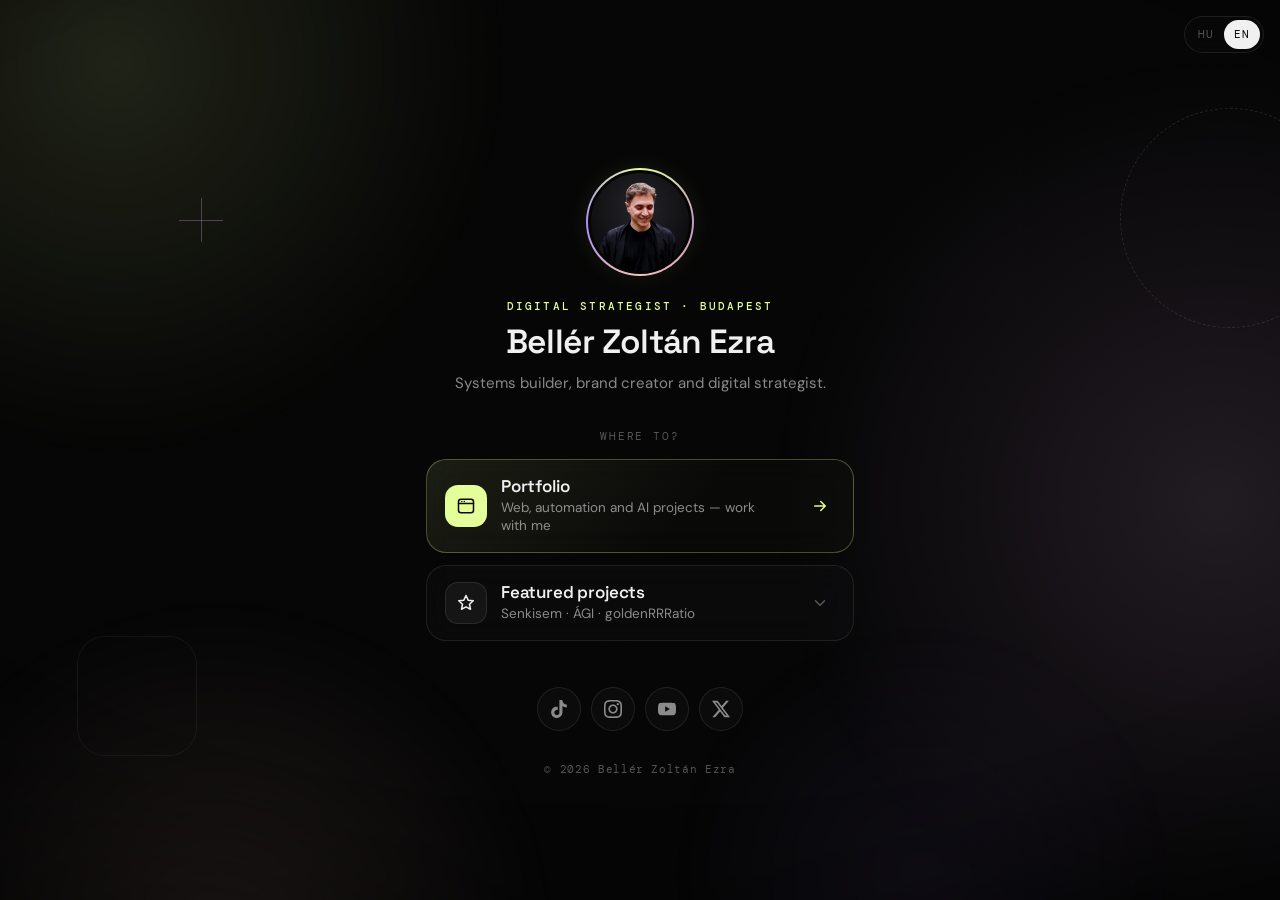
==== commit 78fdfaab: "Start page instead of Linktree; portfolio moves to /portfolio - index.html: link-in-bio start page (" ====
--- a/index.html
+++ b/index.html
@@ -1,2144 +1,442 @@
 <!DOCTYPE html>
 <html lang="en">
 <head>
-  <meta charset="UTF-8"/>
-  <meta name="viewport" content="width=device-width, initial-scale=1.0"/>
-
-  <!-- SEO (alapértelmezett: angol; a nyelvváltó JS frissíti) -->
-  <title>Bellér Zoltán Ezra | Frontend, Marketing & AI Developer – Budapest</title>
-  <meta name="description" content="Bellér Zoltán Ezra – Digital strategist, frontend developer, marketing specialist and AI solutions builder from Budapest. Websites, brands, automation."/>
-  <meta name="keywords" content="Bellér Zoltán Ezra, frontend developer Budapest, digital strategist, marketing, AI developer, React, Node.js, Senkisem, web development Hungary"/>
-  <meta name="author" content="Bellér Zoltán Ezra"/>
-  <meta name="robots" content="index, follow"/>
-  <link rel="canonical" href="https://bellerzoltanezra.hu/"/>
-  <link rel="alternate" hreflang="en" href="https://bellerzoltanezra.hu/?lang=en"/>
-  <link rel="alternate" hreflang="hu" href="https://bellerzoltanezra.hu/?lang=hu"/>
-  <link rel="alternate" hreflang="x-default" href="https://bellerzoltanezra.hu/"/>
-
-  <!-- Open Graph -->
-  <meta property="og:type" content="website"/>
-  <meta property="og:url" content="https://bellerzoltanezra.hu/"/>
-  <meta property="og:title" content="Bellér Zoltán Ezra | Developer, Marketing & AI – Budapest"/>
-  <meta property="og:description" content="Systems builder, brand creator and digital strategist. Frontend, Backend, AI & Automation."/>
-  <meta property="og:image" content="https://bellerzoltanezra.hu/prof.png"/>
-  <meta property="og:locale" content="en_US"/>
-  <meta property="og:site_name" content="Bellér Zoltán Ezra Portfolio"/>
-
-  <!-- Twitter Card -->
-  <meta name="twitter:card" content="summary_large_image"/>
-  <meta name="twitter:title" content="Bellér Zoltán Ezra | Developer, Marketing & AI"/>
-  <meta name="twitter:description" content="Systems builder, brand creator and digital strategist from Budapest."/>
-  <meta name="twitter:image" content="https://bellerzoltanezra.hu/prof.png"/>
-
-  <!-- Structured Data -->
-  <script type="application/ld+json" id="ldJson">
-  {
-    "@context": "https://schema.org",
-    "@type": "Person",
-    "name": "Bellér Zoltán Ezra",
-    "url": "https://bellerzoltanezra.hu",
-    "email": "hello@bellerzoltanezra.hu",
-    "telephone": "+36307985995",
-    "jobTitle": "Digital Strategist & Frontend Developer",
-    "description": "Systems builder, brand creator and digital strategist from Budapest.",
-    "address": {
-      "@type": "PostalAddress",
-      "addressLocality": "Budapest",
-      "addressCountry": "HU"
+<!-- Direction: link-in-bio hub · soft minimal, a portfólió színeivel · motion low (csak CSS) · why: TikTok/IG bio linkről mobilon azonnal töltsön be.
+     A portfólió (animációk, időzítők) a /portfolio oldalon él, változatlanul: csak akkor tölt be és indul, ha valaki azt választja. -->
+<meta charset="UTF-8"/>
+<meta name="viewport" content="width=device-width, initial-scale=1, viewport-fit=cover"/>
+<title>Bellér Zoltán Ezra · Portfolio &amp; projects</title>
+<meta name="description" content="Bellér Zoltán Ezra – digital strategist, developer and AI builder from Budapest. Portfolio and featured projects: Senkisem, ÁGI, goldenRRRatio."/>
+<meta name="author" content="Bellér Zoltán Ezra"/>
+<meta name="robots" content="index, follow"/>
+<meta name="theme-color" content="#050505"/>
+<meta name="color-scheme" content="dark"/>
+<link rel="canonical" href="https://bellerzoltanezra.hu/"/>
+
+<meta property="og:type" content="profile"/>
+<meta property="og:url" content="https://bellerzoltanezra.hu/"/>
+<meta property="og:site_name" content="Bellér Zoltán Ezra"/>
+<meta property="og:title" content="Bellér Zoltán Ezra · Portfolio &amp; projects"/>
+<meta property="og:description" content="Digital strategist, developer and AI builder from Budapest. Portfolio, Senkisem, ÁGI, goldenRRRatio."/>
+<meta property="og:image" content="https://bellerzoltanezra.hu/start/og.jpg"/>
+<meta property="og:image:width" content="1200"/>
+<meta property="og:image:height" content="630"/>
+<meta property="og:image:alt" content="Bellér Zoltán Ezra"/>
+<meta property="og:locale" content="en_US"/>
+<meta property="og:locale:alternate" content="hu_HU"/>
+<meta property="profile:first_name" content="Zoltán Ezra"/>
+<meta property="profile:last_name" content="Bellér"/>
+<meta name="twitter:card" content="summary_large_image"/>
+<meta name="twitter:title" content="Bellér Zoltán Ezra · Portfolio &amp; projects"/>
+<meta name="twitter:description" content="Digital strategist, developer and AI builder from Budapest."/>
+<meta name="twitter:image" content="https://bellerzoltanezra.hu/start/og.jpg"/>
+<link rel="icon" href="start/avatar.webp" type="image/webp"/>
+<link rel="apple-touch-icon" href="start/avatar.webp"/>
+
+<script type="application/ld+json">
+{
+  "@context": "https://schema.org",
+  "@graph": [
+    {
+      "@type": "Person",
+      "@id": "https://bellerzoltanezra.hu/#person",
+      "name": "Bellér Zoltán Ezra",
+      "url": "https://bellerzoltanezra.hu/",
+      "image": "https://bellerzoltanezra.hu/start/avatar.webp",
+      "jobTitle": "Digital Strategist & Frontend Developer",
+      "description": "Systems builder, brand creator and digital strategist from Budapest.",
+      "address": { "@type": "PostalAddress", "addressLocality": "Budapest", "addressCountry": "HU" },
+      "sameAs": [
+        "https://instagram.com/beller_zoltan_ezra",
+        "https://www.facebook.com/zoltan.gonczi.12"
+      ]
     },
-    "sameAs": [
-      "https://www.facebook.com/zoltan.gonczi.12"
-    ]
-  }
-  </script>
-
-  <link rel="preconnect" href="https://fonts.googleapis.com">
-  <link rel="preconnect" href="https://fonts.gstatic.com" crossorigin>
-  <link href="https://fonts.googleapis.com/css2?family=Space+Grotesk:wght@300;400;500;600;700&family=DM+Sans:opsz,wght@9..40,100;9..40,300;9..40,400;9..40,500;9..40,600;9..40,700;9..40,900&family=DM+Mono:wght@300;400;500&family=Unbounded:wght@500;700&family=Inter:wght@300;400;500;600&family=Syne:wght@600;700;800&display=swap" rel="stylesheet">
-  <script src="https://cdnjs.cloudflare.com/ajax/libs/gsap/3.12.5/gsap.min.js"></script>
-  <script src="https://cdnjs.cloudflare.com/ajax/libs/gsap/3.12.5/ScrollTrigger.min.js"></script>
-  <link href="https://cdn.jsdelivr.net/npm/@splidejs/splide@4.1.4/dist/css/splide.min.css" rel="stylesheet">
-  <link href="https://cdn.prod.website-files.com/67d00479a9620d3fd5cfaf2a/css/kookie-kollective.webflow.shared.1731ecbbf.min.css" rel="stylesheet" type="text/css" crossorigin="anonymous"/>
+    {
+      "@type": "WebSite",
+      "@id": "https://bellerzoltanezra.hu/#website",
+      "name": "Bellér Zoltán Ezra",
+      "url": "https://bellerzoltanezra.hu/",
+      "publisher": { "@id": "https://bellerzoltanezra.hu/#person" },
+      "inLanguage": ["en", "hu"]
+    },
+    {
+      "@type": "ProfilePage",
+      "@id": "https://bellerzoltanezra.hu/#page",
+      "url": "https://bellerzoltanezra.hu/",
+      "name": "Bellér Zoltán Ezra · Portfolio & projects",
+      "isPartOf": { "@id": "https://bellerzoltanezra.hu/#website" },
+      "mainEntity": { "@id": "https://bellerzoltanezra.hu/#person" }
+    }
+  ]
+}
+</script>
+
+<!-- régi, szakaszra mutató linkek (pl. bellerzoltanezra.hu/#contact) a portfólióba mennek, ahogy eddig -->
+<script>
+(function () {
+  var h = location.hash;
+  if (h && h !== '#projects' && h !== '#start') { location.replace('/portfolio' + location.search + h); return; }
+  document.documentElement.classList.add('js');
+})();
+</script>
+
+<!-- a portfólió HTML-je előre letöltődik (csak a dokumentum, semmi nem fut le belőle), így a választás után azonnal nyílik -->
+<link rel="prefetch" href="/portfolio" as="document"/>
+
+<link rel="preconnect" href="https://fonts.googleapis.com"/>
+<link rel="preconnect" href="https://fonts.gstatic.com" crossorigin/>
+<link href="https://fonts.googleapis.com/css2?family=Space+Grotesk:wght@500;600;700&amp;family=DM+Sans:opsz,wght@9..40,400;9..40,500&amp;family=DM+Mono:wght@400;500&amp;display=swap" rel="stylesheet"/>
 
 <style>
-/* ============================================================
-   ROOT VARIABLES
-   ============================================================ */
 :root {
-  --ff-display: "Space Grotesk", sans-serif;
-  --ff-body: "DM Sans", -apple-system, BlinkMacSystemFont, "Segoe UI", sans-serif;
-  --ff-mono: "DM Mono", monospace;
-  --ff-wide: "Unbounded", sans-serif;
-  --ff-base: "Inter", sans-serif;
-  --ff-syne: "Syne", sans-serif;
-
-  --clr-bg: #050505;
-  --clr-bg2: #0a0a0a;
-  --clr-fg: #f0f0f0;
-  --clr-muted: rgba(240,240,240,.5);
-  --clr-lime: #E4FE9A;
-  --clr-lavender: #BF96C9;
-  --clr-peach: #F9C4BB;
-  --clr-violet: #a78bfa;
-  --clr-edge: rgba(255,255,255,.06);
-
-  /* About/Contact section (light system) */
-  --bg: #0c0c0c;
-  --bg-alt: #151515;
-  --bg-surface: #1c1c1c;
-  --text: #e8e4de;
-  --text-light: #e8e4de;
-  --text-muted: #918a84;
-  --text-muted-dark: #9a9590;
-  --border: rgba(255,255,255,0.08);
-  --border-dark: rgba(255,255,255,0.06);
-  --shadow-sm: 0 4px 12px rgba(0,0,0,0.2);
-  --shadow-md: 0 8px 32px rgba(0,0,0,0.4);
-  --shadow-lg: 0 20px 60px rgba(0,0,0,0.5);
-  --shadow-xl: 0 30px 80px rgba(0,0,0,0.6);
-  --shadow-glow: 0 0 16px rgba(255,255,255,0.15);
-  --shadow-glow-subtle: 0 0 12px rgba(255,255,255,0.06);
-  --shadow-glow-strong: 0 0 24px rgba(255,255,255,0.25);
-  --ease: cubic-bezier(0.16, 1, 0.3, 1);
-  --radius-xs: 4px;
-  --radius-sm: 8px;
-  --radius-md: 16px;
-  --radius-lg: 18px;
-  --radius-xl: 24px;
-  --radius-pill: 100px;
-
-  /* Legacy panel */
-  --max-w: 1440px;
-  --gap: 40px;
-  --r-sm: 4px;
-  --r-md: 8px;
-  --r-lg: 12px;
-  --tr-fast: .2s ease;
-  --tr-base: .3s ease;
-  --tr-slow: .5s ease;
-  --z0: 1;
-  --z1: 5;
-  --z2: 50;
-  --z-mob: 490;
-  --z-nav: 500;
-  --z-wipe: 7000;
-  --z-dust: 8000;
-  --z-ptr: 10100;
-  --panel-bg: #000;
-  --panel-fg: rgb(212,210,214);
-  --panel-mid: rgb(172,170,176);
-  --panel-dim: rgb(116,116,120);
-  --panel-soft: rgba(255,255,255,.12);
-  --panel-line: rgba(255,255,255,.1);
-  --ease-panel: cubic-bezier(.27,0,.51,1);
-}
-@media (max-width: 768px) { :root { --gap: 20px; } }
-
-*, *:before, *:after { margin: 0; padding: 0; box-sizing: border-box; }
-html { scroll-behavior: auto; overscroll-behavior: none; }
+  --bg: #050505;
+  --fg: #f0f0f0;
+  --muted: rgba(240,240,240,.56);
+  --faint: rgba(240,240,240,.34);
+  --lime: #E4FE9A;
+  --lavender: #BF96C9;
+  --peach: #F9C4BB;
+  --violet: #a78bfa;
+  --card: rgba(14,14,16,.5);
+  --card-hover: rgba(26,26,30,.6);
+  --edge: rgba(255,255,255,.09);
+  --edge-strong: rgba(255,255,255,.18);
+  --ff-display: "Space Grotesk", system-ui, sans-serif;
+  --ff-body: "DM Sans", system-ui, -apple-system, "Segoe UI", sans-serif;
+  --ff-mono: "DM Mono", ui-monospace, monospace;
+  --ease: cubic-bezier(.22,1,.36,1);
+}
+*, *::before, *::after { box-sizing: border-box; }
+html { -webkit-text-size-adjust: 100%; background: var(--bg); }
 body {
-  font-family: var(--ff-body);
-  font-weight: 400;
-  background-color: var(--clr-bg);
-  color: var(--clr-fg);
-  font-size: 1rem;
-  line-height: 1.5;
+  margin: 0; min-height: 100vh; min-height: 100svh;
+  background: var(--bg); color: var(--fg);
+  font-family: var(--ff-body); line-height: 1.5;
+  -webkit-font-smoothing: antialiased; -moz-osx-font-smoothing: grayscale;
+  display: flex; flex-direction: column; align-items: center;
   overflow-x: hidden;
-  -webkit-font-smoothing: antialiased;
-}
-body:not(.touch-device) { cursor: none; }
-a { color: var(--clr-fg); text-decoration: none; }
-.txt-outline { color: transparent; -webkit-text-stroke: 1.5px var(--clr-fg); }
-section { width: 100%; position: relative; }
-
-/* ============================================================
-   KEYFRAMES
-   ============================================================ */
-@keyframes blink-tick { 50% { opacity: 0; } }
-@keyframes blink-loop { 50% { opacity: 0; } }
-@keyframes blink-step { 50% { opacity: 0; } }
-@keyframes scrollPulse--about { 0%, 100% { opacity: 0.5; transform: translateY(0); } 50% { opacity: 0.2; transform: translateY(8px); } }
-@keyframes aboutAsteriskSpin { to { transform: rotate(360deg); } }
-@keyframes aboutOrbitPulse { 0%, 100% { opacity: 0.2; transform: scale(1); } 50% { opacity: 0.35; transform: scale(1.08); } }
-@keyframes aboutOrbitDot { to { transform: translateX(-50%) rotate(360deg); transform-origin: 0 22px; } }
-
-/* ============================================================
-   DUST & CURSOR
-   ============================================================ */
-.dust-layer { position: fixed; inset: 0; z-index: var(--z-dust); pointer-events: none; opacity: .025; mix-blend-mode: overlay; }
-.ptr-dot { display: none; }
-body:not(.touch-device) .ptr-dot { display: block; }
-.ptr-dot { position: fixed; top: 0; left: 0; z-index: var(--z-ptr); pointer-events: none; opacity: 0; will-change: transform; }
-.ptr-dot.active { opacity: 1; }
-.ptr-badge { display: inline-block; background: var(--clr-fg); color: var(--clr-bg); font-family: var(--ff-mono); font-size: 10px; font-weight: 600; padding: 3px 8px; border-radius: 3px; margin-left: 8px; margin-top: 4px; }
-
-/* ============================================================
-   TOP BAR
-   ============================================================ */
-.top-bar { position: fixed; top: 0; left: 0; right: 0; z-index: var(--z-nav); display: flex; justify-content: space-between; align-items: center; padding: 24px var(--gap); mix-blend-mode: difference; transition: opacity .5s; }
-.top-bar__brand { font-family: var(--ff-display); font-size: 15px; font-weight: 700; }
-.top-bar__brand a { cursor: none; }
-.top-bar__time { font-family: var(--ff-mono); font-size: 11px; color: var(--clr-muted); letter-spacing: .04em; }
-.top-bar__links { display: flex; gap: 28px; min-width: 74px; }
-@media (max-width: 768px) { .top-bar__links { min-width: 62px; } }
-
-/* ============================================================
-   LANGUAGE SWITCHER (flag buttons)
-   A top-bar mix-blend-mode miatt külön elem, hogy a zászlók színe ne invertálódjon.
-   ============================================================ */
-.lang-switcher { position: fixed; top: 18px; right: var(--gap); z-index: calc(var(--z-nav) + 1); display: flex; align-items: center; gap: 6px; }
-.lang-flag {
-  appearance: none; -webkit-appearance: none;
-  position: relative; display: block;
-  width: 34px; height: 34px; padding: 0; margin: 0;
-  border: 2px solid transparent; border-radius: 50%;
-  background: transparent; overflow: hidden;
-  opacity: .5;
-  box-shadow: 0 2px 10px rgba(0,0,0,.35);
-  transition: opacity .2s ease, border-color .2s ease, transform .2s ease;
-  -webkit-tap-highlight-color: transparent;
-}
-.lang-flag svg { display: block; width: 100%; height: 100%; border-radius: 50%; pointer-events: none; }
-.lang-flag:hover { opacity: .9; }
-.lang-flag[aria-pressed="true"] { opacity: 1; border-color: #fff; }
-.lang-flag:focus-visible { outline: 2px solid #fff; outline-offset: 2px; opacity: .9; }
-.lang-flag[aria-pressed="true"]:focus-visible { opacity: 1; }
-body:not(.touch-device) .lang-flag { cursor: none; }
-body.touch-device .lang-flag { cursor: pointer; }
-@media (max-width: 768px) {
-  .lang-switcher { top: 21px; gap: 4px; }
-  .lang-flag { width: 28px; height: 28px; }
-}
-
-/* ============================================================
-   HERO / STAGE
-   ============================================================ */
-.stage-viewport { width: 100vw; height: 100vh; perspective: 1500px; overflow: hidden; position: relative; }
-.stage-plane { position: absolute; inset: 0; width: 100%; height: 100%; transform-style: preserve-3d; will-change: transform, box-shadow, border-radius; }
-.stage-plane--dark { background: var(--clr-bg); }
-.stage-plane--alt { background: var(--clr-bg2); display: flex; align-items: center; justify-content: center; overflow: hidden; }
-.alt-panel { max-width: 900px; text-align: center; padding: 0 var(--gap); }
-.alt-panel__idx { font-family: var(--ff-mono); font-size: 14px; color: var(--clr-lime); letter-spacing: .1em; margin-bottom: 36px; display: block; }
-.alt-panel__copy { font-family: var(--ff-display); font-size: clamp(1.4rem, 4vw, 3.2rem); font-weight: 500; line-height: 1.3; min-height: 1.3em; }
-.alt-panel__copy em { font-style: italic; color: var(--clr-lime); }
-.blink-bar { display: inline-block; width: 2px; height: .85em; background: var(--clr-muted); vertical-align: middle; margin-left: 3px; animation: blink-tick 1s step-end infinite; }
-.figma-sel { position: fixed; top: 0; left: 0; z-index: 20; border: 1.5px solid var(--clr-violet); background: rgba(167,139,250,.05); pointer-events: none; opacity: 0; transition: opacity .15s; will-change: transform, width, height; }
-.figma-sel__lbl { position: absolute; bottom: calc(100% + 6px); left: -2px; background: var(--clr-violet); color: #000; font-family: var(--ff-mono); font-size: 10px; font-weight: 600; padding: 2px 8px; border-radius: 3px; white-space: nowrap; }
-.figma-ptr { position: fixed; top: 0; left: 0; z-index: 21; pointer-events: none; opacity: 0; transition: opacity .3s; will-change: transform; }
-.figma-ptr svg { filter: drop-shadow(0 2px 6px rgba(0,0,0,.5)); }
-.prop-toast { position: fixed; top: 0; left: 0; z-index: 22; pointer-events: none; opacity: 0; transition: opacity .2s; will-change: transform; }
-.main-grid-canvas { position: absolute; inset: 0; z-index: 0; pointer-events: none; opacity: 0; width: 100%; height: 100%; }
-.hero-center { height: 100%; display: flex; align-items: center; justify-content: center; z-index: 2; user-select: none; -webkit-user-select: none; position: relative; }
-.hero-center-wrap { text-align: center; }
-.hero-eyebrow { font-family: var(--ff-mono); font-size: 12px; font-weight: 700; color: var(--clr-muted); letter-spacing: 4px; text-transform: uppercase; margin-bottom: 24px; display: block; pointer-events: none; opacity: 0; }
-@media (max-width: 768px) { .hero-eyebrow { font-size: 10px; letter-spacing: 2px; } }
-.mask-clip { overflow: hidden; display: inline-block; padding: 10px 20px; }
-.pull-text { font-family: var(--ff-display); font-size: clamp(5rem, 14vw, 14rem); font-weight: 700; line-height: .85; text-transform: uppercase; will-change: transform; display: inline-block; position: relative; transform: translateY(120%); }
-.hero-sub { font-family: var(--ff-display); font-size: 1.6rem; color: var(--clr-muted); margin-top: 10px; display: inline-block; padding: 10px; pointer-events: none; opacity: 0; }
-@media (max-width: 768px) { .hero-sub { font-size: 1rem; padding: 10px 6px; } }
-.ghost-blink { display: inline-block; width: 1.5px; height: .85em; background: var(--clr-muted); vertical-align: middle; margin-left: 2px; animation: blink-loop 1s infinite; }
-.drag-sel { position: absolute; top: 0; left: 0; z-index: 9996; border: 1.5px solid var(--clr-violet); background: rgba(167,139,250,.05); pointer-events: none; opacity: 0; transition: opacity .1s; will-change: width, height, transform; }
-.drag-sel__handle { position: absolute; width: 6px; height: 6px; background: var(--clr-violet); border: 1px solid var(--clr-bg); }
-.h-tl { top: -4px; left: -4px; } .h-tr { top: -4px; right: -4px; } .h-bl { bottom: -4px; left: -4px; } .h-br { bottom: -4px; right: -4px; }
-.drag-sel__lbl { position: absolute; bottom: calc(100% + 6px); left: -2px; background: var(--clr-violet); color: #000; font-family: var(--ff-mono); font-size: 10px; font-weight: 600; padding: 2px 8px; border-radius: 3px; white-space: nowrap; }
-.collab-ptr { position: absolute; top: 0; left: 0; z-index: 9998; pointer-events: none; opacity: 0; will-change: transform; transition: opacity .3s; }
-.collab-ptr.show { opacity: 1; }
-.collab-ptr svg { filter: drop-shadow(0 2px 6px rgba(0,0,0,.5)); }
-.collab-ptr__name { display: inline-block; background: var(--clr-violet); color: #000; font-family: var(--ff-mono); font-size: 11px; font-weight: 600; padding: 4px 8px; border-radius: 3px; margin-left: 12px; margin-top: -2px; }
-.speech-bubble { position: absolute; top: 28px; left: 10px; background: var(--clr-violet); color: #000; padding: 6px 14px; border-radius: 0 12px 12px; font-family: var(--ff-body); font-size: 15px; font-weight: 600; letter-spacing: -.01em; box-shadow: 0 4px 12px rgba(0,0,0,.3); opacity: 0; transform: scale(.9); transform-origin: top left; transition: opacity .2s cubic-bezier(.2,.8,.2,1), transform .2s cubic-bezier(.2,.8,.2,1); white-space: nowrap; z-index: 100; }
-@media (max-width: 768px) { .speech-bubble { white-space: normal; max-width: 240px; font-size: 14px; } }
-.speech-bubble.flip { left: auto; right: 10px; border-radius: 12px 0 12px 12px; transform-origin: top right; }
-.speech-bubble.show { opacity: 1; transform: scale(1); }
-.chat-blink { display: inline-block; width: 1.5px; height: 1.1em; background: #000; vertical-align: middle; margin-left: 2px; animation: blink-loop 1s infinite; }
-.user-sel { position: absolute; top: 0; left: 0; z-index: 9995; border: 1px dashed rgba(255,255,255,.4); background: rgba(255,255,255,.02); pointer-events: none; opacity: 0; will-change: transform, width, height; }
-.user-sel.dragging { border: 1px solid rgba(255,255,255,.8); background: rgba(255,255,255,.05); }
-.user-sel__tag { position: absolute; top: -24px; left: 50%; transform: translate(-50%); background: var(--clr-fg); color: var(--clr-bg); font-family: var(--ff-mono); font-size: 10px; font-weight: 700; text-transform: uppercase; padding: 3px 8px; border-radius: 3px; white-space: nowrap; transition: opacity .2s; }
-.info-pill { position: absolute; top: 0; left: 0; z-index: 9997; pointer-events: none; opacity: 0; transform: translateY(4px) scale(.96); transition: opacity .2s, transform .2s; }
-.info-pill.show { opacity: 1; transform: translateY(0) scale(1); }
-.info-pill__inner { background: rgba(18,18,18,.94); border: 1px solid rgba(255,255,255,.08); border-radius: 6px; padding: 6px 11px; display: flex; align-items: center; gap: 7px; font-family: var(--ff-mono); font-size: 11px; }
-.info-pill__prop { color: var(--clr-muted); } .info-pill__arrow { color: var(--clr-violet); } .info-pill__val { color: var(--clr-fg); font-weight: 500; }
-.measure-svg { position: absolute; inset: 0; width: 100%; height: 100%; pointer-events: none; z-index: 9994; opacity: 0; transition: opacity .1s; }
-.measure-line { stroke: #f36; stroke-width: 1.5; stroke-dasharray: 4 4; fill: none; }
-.measure-label { position: absolute; background: #f36; color: #fff; font-family: var(--ff-mono); font-size: 11px; font-weight: 600; padding: 4px 8px; border-radius: 4px; pointer-events: none; z-index: 9995; opacity: 0; transition: opacity .1s; transform: translate(-50%, -50%); white-space: nowrap; }
-
-/* ============================================================
-   SCROLL PANELS
-   ============================================================ */
-.scroll-sections { position: relative; height: 300vh; background: #0a0a0a; }
-.scroll-pin { position: sticky; top: 0; height: 100vh; display: flex; align-items: center; justify-content: center; overflow: hidden; }
-.scroll-panel { position: absolute; inset: 0; display: flex; align-items: center; justify-content: center; padding: 0 var(--gap); transition: opacity .4s ease; }
-.scroll-panel__wrap { max-width: 900px; text-align: center; }
-.scroll-panel__num { font-family: var(--ff-mono); font-size: 14px; color: var(--clr-lime); letter-spacing: .1em; margin-bottom: 36px; display: block; transition: opacity .3s; }
-.scroll-panel__txt { font-family: var(--ff-display); font-size: clamp(1.4rem, 4vw, 3.2rem); font-weight: 500; line-height: 1.3; min-height: 1.3em; }
-.scroll-panel__txt em { font-style: italic; color: var(--clr-lime); }
-.type-blink { display: inline-block; width: 2px; height: .85em; background: var(--clr-muted); vertical-align: middle; margin-left: 3px; animation: blink-step 1s step-end infinite; }
-.ann-sel { position: fixed; top: 0; left: 0; z-index: 20; border: 1.5px solid var(--clr-violet); background: rgba(167,139,250,.05); pointer-events: none; opacity: 0; transition: opacity .15s; will-change: transform, width, height; }
-.ann-sel__handle { position: absolute; width: 6px; height: 6px; background: var(--clr-violet); border: 1px solid var(--clr-bg2); }
-.ann-sel .h-tl { top: -4px; left: -4px; } .ann-sel .h-tr { top: -4px; right: -4px; } .ann-sel .h-bl { bottom: -4px; left: -4px; } .ann-sel .h-br { bottom: -4px; right: -4px; }
-.ann-sel__lbl { position: absolute; bottom: calc(100% + 6px); left: -2px; background: var(--clr-violet); color: #000; font-family: var(--ff-mono); font-size: 10px; font-weight: 600; padding: 2px 8px; border-radius: 3px; white-space: nowrap; }
-.ann-ptr { position: fixed; top: 0; left: 0; z-index: 21; pointer-events: none; opacity: 0; transition: opacity .3s; will-change: transform; }
-.ann-ptr svg { filter: drop-shadow(0 2px 6px rgba(0,0,0,.5)); }
-.ann-ptr__name { display: inline-block; background: var(--clr-violet); color: #000; font-family: var(--ff-mono); font-size: 11px; font-weight: 600; padding: 4px 8px; border-radius: 3px; margin-left: 12px; margin-top: -2px; }
-.ann-toast { position: fixed; top: 0; left: 0; z-index: 22; pointer-events: none; opacity: 0; transition: opacity .2s; will-change: transform; }
-.ann-toast__inner { background: rgba(18,18,18,.94); border: 1px solid rgba(255,255,255,.08); border-radius: 6px; padding: 6px 11px; display: flex; align-items: center; gap: 7px; font-family: var(--ff-mono); font-size: 11px; }
-.ann-toast__prop { color: var(--clr-muted); } .ann-toast__arrow { color: var(--clr-violet); } .ann-toast__val { color: var(--clr-fg); font-weight: 500; }
-
-/* ============================================================
-   ABOUT SECTION
-   ============================================================ */
-.about-section { width: 100%; background: var(--bg); }
-
-.about-bio {
-  padding: calc(80px + 4rem) 2rem 2rem;
-  display: flex;
-  flex-direction: column;
-  justify-content: center;
-  align-items: center;
-  min-height: 100vh;
-  perspective: 1200px;
-  position: relative;
-  background: var(--bg);
-}
-.about-deco { position: absolute; inset: calc(80px + 4rem) 2rem 2rem 2rem; z-index: 0; pointer-events: none; opacity: 0; transition: opacity 1.4s var(--ease); }
-.about-deco.vis { opacity: 1; transition-delay: 0.3s; }
-.about-deco__corner { position: absolute; width: 32px; height: 32px; opacity: 0.35; }
-.about-deco__corner--tl { top: 0; left: 0; border-top: 1px solid var(--text-muted); border-left: 1px solid var(--text-muted); }
-.about-deco__corner--tr { top: 0; right: 0; border-top: 1px solid var(--text-muted); border-right: 1px solid var(--text-muted); }
-.about-deco__corner--bl { bottom: 0; left: 0; border-bottom: 1px solid var(--text-muted); border-left: 1px solid var(--text-muted); }
-.about-deco__corner--br { bottom: 0; right: 0; border-bottom: 1px solid var(--text-muted); border-right: 1px solid var(--text-muted); }
-.about-deco__reg { position: absolute; left: 50%; transform: translateX(-50%); width: 16px; height: 16px; opacity: 0.3; }
-.about-deco__reg::before, .about-deco__reg::after { content: ''; position: absolute; background: var(--text-muted); }
-.about-deco__reg::before { width: 1px; height: 100%; left: 50%; top: 0; }
-.about-deco__reg::after { width: 100%; height: 1px; top: 50%; left: 0; }
-.about-deco__reg--top { top: -8px; }
-.about-deco__reg--bottom { bottom: -8px; }
-.about-deco__scale { position: absolute; right: 0; top: 50%; transform: translateY(-50%); width: 1px; height: 120px; background: repeating-linear-gradient(to bottom, var(--text-muted) 0px, var(--text-muted) 1px, transparent 1px, transparent 8px); opacity: 0.3; }
-.about-deco__scale::before { content: ''; position: absolute; top: 50%; right: 0; width: 8px; height: 1px; background: var(--text-muted); transform: translateY(-50%); }
-.about-deco__focus { position: absolute; bottom: 40px; left: 40px; width: 22px; height: 22px; opacity: 0.3; }
-.about-deco__focus::before { content: ''; position: absolute; top: 0; left: 0; width: 8px; height: 8px; border-top: 1px solid var(--text-muted); border-left: 1px solid var(--text-muted); }
-.about-deco__focus::after { content: ''; position: absolute; bottom: 0; right: 0; width: 8px; height: 8px; border-bottom: 1px solid var(--text-muted); border-right: 1px solid var(--text-muted); }
-.about-deco__asterisk { position: absolute; top: 28%; right: 50px; font-size: 0.85rem; color: var(--text-muted); opacity: 0.35; animation: aboutAsteriskSpin 12s linear infinite; }
-.about-deco__annotation { position: absolute; bottom: 8px; right: 32px; font-family: var(--ff-mono); font-size: 10px; letter-spacing: 0.18em; text-transform: uppercase; color: var(--text-muted); opacity: 0.3; }
-.about-deco__rule { position: absolute; width: 60px; height: 1px; background: var(--text-muted); opacity: 0.2; }
-.about-deco__rule--left { left: 0; top: 50%; }
-.about-deco__rule--right { right: 0; top: 35%; }
-.about-deco__orbit { position: absolute; top: 15%; left: 50px; width: 40px; height: 40px; border: 1px solid var(--text-muted); border-radius: 50%; opacity: 0.2; animation: aboutOrbitPulse 6s ease-in-out infinite; }
-.about-deco__orbit::before { content: ''; position: absolute; top: -2px; left: 50%; width: 4px; height: 4px; background: var(--text-muted); border-radius: 50%; transform: translateX(-50%); animation: aboutOrbitDot 6s linear infinite; }
-.about-deco__dots { position: absolute; bottom: 30%; right: 50px; width: 20px; height: 20px; background-image: radial-gradient(circle, var(--text-muted) 1.2px, transparent 1.2px); background-size: 8px 8px; opacity: 0.25; }
-.about-deco__label { position: absolute; left: 8px; top: 50%; transform: translateY(-50%) rotate(-90deg); transform-origin: left center; font-family: var(--ff-mono); font-size: 10px; letter-spacing: 0.25em; text-transform: uppercase; color: var(--text-muted); opacity: 0.3; white-space: nowrap; }
-
-.about-bio__scroll-hint { display: flex; flex-direction: column; align-items: center; gap: 0.75rem; margin-top: 2.5rem; opacity: 0.5; animation: scrollPulse--about 2.4s ease-in-out infinite; position: relative; z-index: 1; }
-.about-bio__scroll-hint span { font-family: var(--ff-mono); font-size: 10px; text-transform: uppercase; letter-spacing: 0.25em; color: var(--text); }
-.about-bio__scroll-hint::after { content: ''; width: 1px; height: 48px; background: linear-gradient(to bottom, rgba(232,228,222,0.5), transparent); }
-
-.about-bio__card {
-  width: clamp(420px, 82vw, 1100px);
-  max-width: 94vw;
-  min-height: clamp(360px, 48vh, 540px);
-  display: grid;
-  grid-template-columns: 0.42fr minmax(0, 0.58fr);
-  grid-template-rows: 1fr auto;
-  background: linear-gradient(145deg, #1a1a1a, #111111, #141414);
-  border: 1px solid rgba(255,255,255,0.08);
-  border-radius: var(--radius-lg);
-  position: relative;
-  overflow: hidden;
-  will-change: transform;
-  transform-style: preserve-3d;
-  box-shadow: var(--shadow-lg), 0 0 1px rgba(255,255,255,0.15), inset 0 1px 0 rgba(255,255,255,0.06);
-  opacity: 0;
-  transform: scale(0.92) rotateX(8deg);
-  transition: opacity 1.2s var(--ease), transform 1.2s var(--ease);
-  cursor: grab;
-  user-select: none;
-  z-index: 1;
-}
-.about-bio__card.is-visible { opacity: 1; transform: scale(1) rotateX(0); transition: opacity 1.2s var(--ease); }
-.about-bio__light-canvas { position: absolute; inset: 0; width: 100%; height: 100%; border-radius: var(--radius-lg); pointer-events: none; z-index: 5; mix-blend-mode: screen; opacity: 0.7; transition: opacity 0.5s; }
-.about-bio__card:hover .about-bio__light-canvas { opacity: 1; }
-.about-bio__card-img { grid-row: 1 / 3; padding: 16px; position: relative; overflow: hidden; }
-.about-bio__card-img img { border-radius: var(--radius-sm); position: absolute; top: 16px; left: 16px; right: 0; bottom: 16px; width: calc(100% - 16px); height: calc(100% - 32px); object-fit: cover; object-position: center top; }
-.about-bio__card-body { padding: 2rem 2.25rem 1.25rem; }
-.about-bio__card-title { display: flex; align-items: baseline; justify-content: space-between; gap: 1rem; margin-bottom: 1.25rem; border-bottom: 1px solid var(--border); padding-bottom: 1.25rem; }
-.about-bio__card-title h2 { font-family: var(--ff-syne); font-size: clamp(1.6rem, 3.5vw, 2.4rem); font-weight: 800; letter-spacing: -0.02em; line-height: 1.1; color: var(--text); }
-.about-bio__card-type { font-family: var(--ff-mono); font-size: 10px; letter-spacing: 0.16em; text-transform: uppercase; color: var(--text-muted); white-space: nowrap; padding: 0.3rem 0.85rem; border: 1px solid var(--border); border-radius: var(--radius-pill); }
-.about-bio__card-stats { display: grid; grid-template-columns: repeat(3, 1fr); gap: 0; margin-bottom: 1.25rem; border-bottom: 1px solid var(--border); padding-bottom: 1.25rem; }
-.about-bio__card-stat { text-align: center; }
-.about-bio__card-stat:not(:last-child) { border-right: 1px solid var(--border); }
-.about-bio__card-stat-label { display: block; font-family: var(--ff-mono); font-size: 10px; letter-spacing: 0.16em; text-transform: uppercase; color: var(--text-muted); margin-bottom: 0.35rem; }
-.about-bio__card-stat-value { display: block; font-family: var(--ff-syne); font-size: 1rem; font-weight: 700; letter-spacing: -0.01em; color: var(--text); }
-.about-bio__card-desc { font-family: var(--ff-base); font-size: 0.9rem; line-height: 1.75; color: var(--text-muted-dark); margin-bottom: 1.25rem; perspective: 600px; transform-style: preserve-3d; }
-.about-bio__card-skills { display: flex; gap: 0.75rem; flex-wrap: wrap; margin-bottom: 1rem; }
-.about-bio__card-skills span { font-family: var(--ff-mono); font-size: 10px; letter-spacing: 0.08em; color: var(--text-muted); padding: 0.35rem 0.9rem; border: 1px solid var(--border); border-radius: var(--radius-pill); transition: border-color 0.3s, color 0.3s; }
-.about-bio__card:hover .about-bio__card-skills span { border-color: rgba(255,255,255,0.15); color: var(--text); }
-.about-bio__card-footer { grid-column: 1 / -1; display: flex; justify-content: space-between; padding: 0.75rem 2.25rem 1rem; font-family: var(--ff-mono); font-size: 10px; letter-spacing: 0.16em; text-transform: uppercase; color: var(--text-muted); opacity: 0.5; border-top: 1px solid var(--border); }
-
-/* Experience Timeline */
-.about-exp { position: relative; padding: 10rem 4rem; max-width: 1400px; margin: 0 auto; overflow: visible; background: var(--bg); }
-.about-exp__heading { font-family: var(--ff-syne); font-size: 1.5rem; font-weight: 700; text-transform: uppercase; letter-spacing: -0.01em; text-align: center; margin-bottom: 8rem; position: relative; color: var(--text); }
-.about-exp__heading::before, .about-exp__heading::after { content: ''; position: absolute; top: 50%; width: clamp(40px, 10vw, 120px); height: 1px; background: linear-gradient(90deg, transparent, var(--text-muted)); opacity: 0.4; }
-.about-exp__heading::before { right: calc(50% + 8em); transform: rotate(180deg); }
-.about-exp__heading::after { left: calc(50% + 8em); }
-.about-exp__line { position: absolute; top: 0; left: 50%; width: 1px; height: 100%; background: var(--border); transform: translateX(-50%); z-index: 0; }
-.about-exp__line-fill { width: 100%; height: 0%; background: linear-gradient(to bottom, var(--text-muted), var(--text)); transition: height 0.15s linear; box-shadow: var(--shadow-glow-subtle); }
-.about-exp__item { display: grid; grid-template-columns: 1fr 60px 1fr; align-items: start; position: relative; padding-bottom: 5rem; opacity: 0; transform: translateY(30px); transition: opacity 0.8s var(--ease), transform 0.8s var(--ease); }
-.about-exp__item.is-visible { opacity: 1; transform: translateY(0); }
-.about-exp__item--flip .about-exp__year-col { order: 3; text-align: start; }
-.about-exp__item--flip .about-exp__dot-col { order: 2; }
-.about-exp__item--flip .about-exp__card-col { order: 1; text-align: end; }
-.about-exp__item--flip .about-exp__card { margin-inline-start: auto; margin-inline-end: 0; }
-.about-exp__year-col { text-align: end; position: relative; }
-.about-exp__year { font-family: var(--ff-syne); font-size: clamp(4rem, 10vw, 8rem); font-weight: 800; line-height: 0.85; letter-spacing: -0.05em; color: var(--text); opacity: 0.06; transition: opacity 0.6s var(--ease), transform 0.6s var(--ease); display: block; will-change: transform, opacity; }
-.about-exp__item.is-visible .about-exp__year { opacity: 0.2; }
-.about-exp__item:hover .about-exp__year { opacity: 0.5; transform: scale(1.05); }
-.about-exp__dot-col { display: flex; justify-content: center; padding-top: 0.5rem; position: relative; z-index: 2; }
-.about-exp__dot { width: 12px; height: 12px; border-radius: 50%; background: var(--bg); border: 2px solid var(--border); position: relative; transition: border-color 0.5s, background 0.5s, box-shadow 0.5s; }
-.about-exp__item.is-visible .about-exp__dot { border-color: var(--text-muted); background: var(--text-muted); box-shadow: var(--shadow-glow); }
-.about-exp__item:hover .about-exp__dot { border-color: var(--text); background: var(--text); box-shadow: var(--shadow-glow-strong); }
-.about-exp__dot::after { content: ''; position: absolute; top: 50%; left: 50%; width: 28px; height: 28px; border-radius: 50%; border: 1px solid var(--text-muted); transform: translate(-50%, -50%) scale(0); opacity: 0; transition: transform 0.6s var(--ease), opacity 0.4s; }
-.about-exp__item.is-visible .about-exp__dot::after { transform: translate(-50%, -50%) scale(1); opacity: 0.5; }
-.about-exp__item:hover .about-exp__dot::after { transform: translate(-50%, -50%) scale(1.5); opacity: 0.7; }
-.about-exp__card-col { text-align: start; position: relative; }
-.about-exp__card { max-width: 420px; padding: 2rem 2.5rem; background: var(--bg-alt); border: 1px solid var(--border); border-radius: var(--radius-lg); position: relative; overflow: hidden; will-change: transform; transition: border-color 0.4s, box-shadow 0.4s; cursor: grab; user-select: none; -webkit-user-select: none; touch-action: pan-y; }
-.about-exp__card:hover { border-color: rgba(255,255,255,0.2); box-shadow: var(--shadow-md), inset 0 1px 0 rgba(255,255,255,0.06), 0 0 30px rgba(255,255,255,0.03); }
-.about-exp__card::before { content: ''; position: absolute; top: 0; left: 0; width: 100%; height: 2px; background: linear-gradient(90deg, transparent, var(--text-muted), transparent); opacity: 0; transition: opacity 0.5s; }
-.about-exp__item.is-visible .about-exp__card::before { opacity: 0.7; }
-.about-exp__item:hover .about-exp__card::before { opacity: 1; }
-.about-exp__period { display: block; font-family: var(--ff-mono); font-size: 10px; font-weight: 500; letter-spacing: 0.18em; text-transform: uppercase; color: var(--text-muted); margin-bottom: 0.75rem; }
-.about-exp__card h3 { font-family: var(--ff-syne); font-size: 1.1rem; font-weight: 700; line-height: 1.2; margin-bottom: 0.25rem; color: var(--text); }
-.about-exp__company { display: block; font-family: var(--ff-mono); font-size: 10px; color: var(--text-muted); letter-spacing: 0.05em; margin-bottom: 0.75rem; }
-.about-exp__card p { font-size: 0.88rem; line-height: 1.65; color: var(--text-muted-dark); font-family: var(--ff-base); }
-.about-exp__item::after { content: ''; position: absolute; top: 0.7rem; left: -5vw; right: -5vw; height: 1px; background: linear-gradient(90deg, transparent 0%, var(--text-muted) 15%, transparent 42%, transparent 58%, var(--text-muted) 85%, transparent 100%); opacity: 0; transition: opacity 0.8s var(--ease); pointer-events: none; }
-.about-exp__item.is-visible::after { opacity: 0.15; }
-.about-exp__item:hover::after { opacity: 0.3; }
-
-/* ============================================================
-   EMBED SECTION (Skills/Services/Work)
-   ============================================================ */
-#embed-section { width: 100%; position: relative; color: inherit; background: #ebebeb; }
-#embed-section .cursor-wrapper, #embed-section .menu-wrap, #embed-section .sticky-part .sticky-navigation-top, #embed-section .page-transition { display: none !important; }
-#embed-section [element-theme="1"] { --light-color--text-color: #141414; --light-color--bg-color: #f5f5f5; --dark-color--text-color: #ebebeb; --dark-color--bg-color: #141414; }
-#embed-section a:-webkit-any-link { cursor: none; }
-#embed-section::-webkit-scrollbar { display: none; }
-#embed-section ::selection { background: #f29cac; }
-#embed-section .char { display: inline-block; will-change: opacity, filter; }
-#embed-section .rec-dot { animation: embed-blink 1s infinite; }
-@keyframes embed-blink { 0%, 100% { opacity: 1; } 50% { opacity: 0; } }
-#embed-section [data-overflow] { overflow: visible; }
-#embed-section .cursor { background-color: #ffffff; transition: background-color .2s ease; }
-#embed-section .cursor--highlight { background-color: #f29cac !important; }
-#embed-section .cursor-parent--blend-off { mix-blend-mode: unset !important; }
-#embed-section .cursor-wrapper { mix-blend-mode: difference; }
-#embed-section .about-headlines-wrap { transform: translate3d(0, 0, 0); }
-#embed-section .blurred-section { backdrop-filter: blur(10px); -webkit-backdrop-filter: blur(10px); mask-image: radial-gradient(circle at var(--x, -100px) var(--y, -100px), transparent 0%, transparent calc(var(--radius, 0) * 1px - 80px), rgba(0,0,0,0.025) calc(var(--radius, 0) * 1px - 70px), rgba(0,0,0,0.05) calc(var(--radius, 0) * 1px - 60px), rgba(0,0,0,0.1) calc(var(--radius, 0) * 1px - 50px), rgba(0,0,0,0.15) calc(var(--radius, 0) * 1px - 40px), rgba(0,0,0,0.225) calc(var(--radius, 0) * 1px - 30px), rgba(0,0,0,0.3) calc(var(--radius, 0) * 1px - 20px), rgba(0,0,0,0.45) calc(var(--radius, 0) * 1px - 10px), rgba(0,0,0,0.6) calc(var(--radius, 0) * 1px), black calc(var(--radius, 0) * 1px + 60px)); mask-repeat: no-repeat; }
-#embed-section .work-content-item { will-change: filter; transition: filter 0.08s cubic-bezier(0.22, 0.61, 0.36, 1); }
-#embed-section .work-content-item .glitch-layer { opacity: 0; background: linear-gradient(to bottom, rgba(242,48,84,0) 0%, rgba(242,48,84,0.8) 5%, rgba(242,48,84,0.8) 95%, rgba(242,48,84,0) 100%); mix-blend-mode: screen; filter: blur(4px); transition: opacity 0.2s ease-out; pointer-events: none; }
-@media screen and (min-width: 992px) {
-  #embed-section .work-content-wrapper.w-dyn-items .work-content-item.w-dyn-item:nth-child(7n+1) { width: 100%; left: 5%; top: 0%; }
-  #embed-section .work-content-wrapper.w-dyn-items .work-content-item.w-dyn-item:nth-child(7n+2) { width: 88%; right: -1%; top: -9%; z-index: 2; }
-  #embed-section .work-content-wrapper.w-dyn-items .work-content-item.w-dyn-item:nth-child(7n+3) { width: 86%; left: -2%; top: -148%; z-index: 3; }
-  #embed-section .work-content-wrapper.w-dyn-items .work-content-item.w-dyn-item:nth-child(7n+4) { width: 83%; right: -122%; top: -21%; }
-  #embed-section .work-content-wrapper.w-dyn-items .work-content-item.w-dyn-item:nth-child(7n+5) { width: 96%; top: -8%; right: -4%; z-index: 2; }
-  #embed-section .work-content-wrapper.w-dyn-items .work-content-item.w-dyn-item:nth-child(7n+6) { width: 90%; left: 0%; top: -30%; }
-  #embed-section .work-content-wrapper.w-dyn-items .work-content-item.w-dyn-item:nth-child(7n+7) { width: 95%; top: -145%; left: 0%; z-index: 2; }
-  #embed-section .work-content-wrapper.w-dyn-items .work-content-item.w-dyn-item:nth-child(7n+8) { width: 95%; top: -85%; left: -94%; z-index: 2; }
-}
-@media screen and (max-width: 991px) {
-  #embed-section .work-content-wrapper.w-dyn-items .work-content-item.w-dyn-item:nth-child(7n+1) { width: 92%; left: 5%; }
-  #embed-section .work-content-wrapper.w-dyn-items .work-content-item.w-dyn-item:nth-child(7n+2) { width: 75%; aspect-ratio: 1/1; top: -10%; justify-self: end; z-index: 2; }
-  #embed-section .work-content-wrapper.w-dyn-items .work-content-item.w-dyn-item:nth-child(7n+3) { width: 92%; }
-  #embed-section .work-content-wrapper.w-dyn-items .work-content-item.w-dyn-item:nth-child(7n+4) { width: 92%; justify-self: end; top: 15%; z-index: 2; }
-  #embed-section .work-content-wrapper.w-dyn-items .work-content-item.w-dyn-item:nth-child(7n+5) { width: 75%; top: 25%; aspect-ratio: 1/1; }
-  #embed-section .work-content-wrapper.w-dyn-items .work-content-item.w-dyn-item:nth-child(7n+6) { width: 92%; justify-self: end; top: 15%; }
-  #embed-section .work-content-wrapper.w-dyn-items .work-content-item.w-dyn-item:nth-child(7n+7) { width: 75%; top: 15%; z-index: 2; }
-  #embed-section .work-content-wrapper.w-dyn-items .work-content-item.w-dyn-item { grid-template-columns: 1fr; }
-}
-#embed-section .cards-headline { font-size: clamp(2.2rem, 5vw, 4rem); }
-#embed-section .menu-link-corners-wrap { opacity: 0; transition: opacity 0.3s ease; }
-#embed-section .menu-link-wrap.w--current .menu-link-corners-wrap, #embed-section .menu-link-wrap:hover .menu-link-corners-wrap { opacity: 1; }
-#embed-section .side-link-wrap:hover .side-link-corners-wrap { transition: opacity 0.3s ease; opacity: 1 !important; }
-#embed-section .side-link-corners-wrap { transition: opacity 0.3s ease; }
-#embed-section .page-transition { background-color: rgba(0,0,0,1); }
-#embed-section [element-theme="1"] { --color-scheme-1--text: var(--light-color--text-color); --color-scheme-1--background: var(--light-color--bg-color); }
-#embed-section [element-theme="2"] { --color-scheme-1--text: var(--dark-color--text-color); --color-scheme-1--background: var(--dark-color--bg-color); }
-#embed-section * { -webkit-font-smoothing: antialiased; -moz-osx-font-smoothing: grayscale; }
-#embed-section { overscroll-behavior: none; }
-#embed-section .about-description { display: none !important; }
-#embed-section .about-cross-wrap { display: none !important; }
-#embed-section .about-description-wrap { display: flex !important; align-items: center !important; justify-content: center !important; }
-.custom-about-block { text-align: center; padding: 2.5rem 2rem; display: flex; flex-direction: column; align-items: center; justify-content: center; }
-.custom-about-label { font-family: var(--ff-mono); font-size: 11px; letter-spacing: .22em; text-transform: uppercase; color: rgba(20,20,20,.4); margin-bottom: 1.2rem; }
-.custom-about-q { font-family: var(--ff-base); font-size: clamp(28px, 4vw, 62px); font-weight: 400; letter-spacing: -.045em; line-height: 1.05; color: #141414; max-width: 680px; }
-.custom-about-q em { font-style: italic; color: rgba(20,20,20,.45); }
-.custom-about-rule { width: 40px; height: 1px; background: rgba(20,20,20,.18); margin-top: 2.2rem; }
-#embed-section .about-description-wrap { padding-top: 1.5rem !important; padding-bottom: 1.5rem !important; }
-#embed-section ._3d-object-wrap { display: none !important; }
-#embed-section .white-background-layer { display: none !important; }
-#embed-section .services-sticky-wrap { background: #ebebeb !important; display: flex; align-items: center; justify-content: center; overflow: hidden; }
-#embed-section .services-sticky-wrap::before { content: attr(data-active-service); position: absolute; inset: 0; display: flex; align-items: center; justify-content: center; font-family: var(--ff-base); font-size: clamp(80px, 18vw, 260px); font-weight: 600; letter-spacing: -.08em; text-transform: uppercase; color: transparent; -webkit-text-stroke: 1px rgba(20,20,20,.08); pointer-events: none; white-space: nowrap; user-select: none; }
-#embed-section .services-big-heading { font-family: var(--ff-base) !important; font-weight: 700 !important; letter-spacing: -.07em !important; line-height: .85 !important; font-size: clamp(64px, 9vw, 148px) !important; }
-#embed-section .services-decription-text { font-family: var(--ff-base) !important; font-size: clamp(15px, 1.2vw, 20px) !important; letter-spacing: -.02em !important; line-height: 1.35 !important; }
-#embed-section .tag-text { font-family: var(--ff-mono) !important; font-size: 10px !important; letter-spacing: .18em !important; }
-@media (max-width: 991px) {
-  #embed-section .services-big-heading { font-size: clamp(36px, 10vw, 72px) !important; line-height: .88 !important; white-space: nowrap; }
-  #embed-section .services-headline-wrap.has-gap { margin-top: 0 !important; }
-}
-@media (max-width: 640px) { #embed-section .services-big-heading { font-size: clamp(28px, 9vw, 52px) !important; white-space: nowrap; } }
-
-/* ============================================================
-   CONTACT SECTION
-   ============================================================ */
-.contact-section { width: 100%; background: var(--bg); }
-
-.contact-hero {
-  padding: calc(-225px + 3rem) 2rem 3rem;
-  display: flex;
-  flex-direction: column;
-  justify-content: center;
-  align-items: center;
-  min-height: 100vh;
-  perspective: 1200px;
-  position: relative;
-  background: var(--bg);
-  overflow: hidden;
-}
-
-.contact-deco { position: absolute; inset: calc(80px + 4rem) 2rem 2rem 2rem; z-index: 0; pointer-events: none; opacity: 0; transition: opacity 1.4s var(--ease); }
-.contact-deco.vis { opacity: 1; transition-delay: 0.3s; }
-.contact-deco__corner { position: absolute; width: 32px; height: 32px; opacity: 0.35; }
-.contact-deco__corner--tl { top: 0; left: 0; border-top: 1px solid var(--text-muted); border-left: 1px solid var(--text-muted); }
-.contact-deco__corner--tr { top: 0; right: 0; border-top: 1px solid var(--text-muted); border-right: 1px solid var(--text-muted); }
-.contact-deco__corner--bl { bottom: 0; left: 0; border-bottom: 1px solid var(--text-muted); border-left: 1px solid var(--text-muted); }
-.contact-deco__corner--br { bottom: 0; right: 0; border-bottom: 1px solid var(--text-muted); border-right: 1px solid var(--text-muted); }
-.contact-deco__label { position: absolute; left: 8px; top: 50%; transform: translateY(-50%) rotate(-90deg); transform-origin: left center; font-family: var(--ff-mono); font-size: 10px; letter-spacing: 0.25em; text-transform: uppercase; color: var(--text-muted); opacity: 0.3; white-space: nowrap; }
-.contact-deco__annotation { position: absolute; bottom: 8px; right: 32px; font-family: var(--ff-mono); font-size: 10px; letter-spacing: 0.18em; text-transform: uppercase; color: var(--text-muted); opacity: 0.3; }
-
-.contact-hero__inner { width: clamp(420px, 82vw, 1100px); max-width: 94vw; z-index: 1; position: relative; display: flex; flex-direction: column; align-items: center; }
-
-.contact-card {
-  width: 100%;
-  min-height: clamp(360px, 48vh, 540px);
-  display: grid;
-  grid-template-columns: 1fr;
-  grid-template-rows: auto auto;
-  background: linear-gradient(145deg, #1a1a1a, #111111, #141414);
-  border: 1px solid rgba(255,255,255,0.08);
-  border-radius: var(--radius-lg);
-  position: relative;
-  overflow: hidden;
-  box-shadow: var(--shadow-lg), 0 0 1px rgba(255,255,255,0.15), inset 0 1px 0 rgba(255,255,255,0.06);
-  opacity: 0;
-  transform: none;
-  transition: opacity 0.8s var(--ease);
-  user-select: none;
-  z-index: 10;
-  isolation: isolate;
-}
-.contact-card.is-visible { opacity: 1; transform: none; }
-.contact-card__light { position: absolute; inset: 0; width: 100%; height: 100%; border-radius: var(--radius-lg); pointer-events: none !important; z-index: 0; mix-blend-mode: screen; opacity: 0.45; transition: opacity 0.3s ease; }
-.contact-card:hover .contact-card__light { opacity: 0.65; }
-
-.contact-card__body { padding: 2rem 2.25rem 1.25rem; position: relative; z-index: 20; display: flex; flex-direction: column; align-items: center; text-align: center; }
-
-.contact-card__links { display: grid; grid-template-columns: repeat(2, minmax(0, 1fr)); gap: 0.75rem; width: 100%; margin-bottom: 1rem; position: relative; z-index: 30; }
-
-.contact-card__link {
-  appearance: none; -webkit-appearance: none;
-  border: 1px solid var(--border);
-  background: rgba(255,255,255,0.02);
-  color: var(--text-muted);
-  text-decoration: none; outline: none;
-  min-height: 54px; width: 100%; padding: 0.9rem 1rem;
-  display: flex; align-items: center; justify-content: center; gap: 0.7rem;
-  border-radius: var(--radius-pill);
-  font-family: var(--ff-mono); font-size: 10px; letter-spacing: 0.08em; line-height: 1; white-space: nowrap;
-  position: relative; z-index: 31; pointer-events: auto; cursor: pointer;
-  transition: border-color 0.2s ease, background 0.2s ease, color 0.2s ease, transform 0.2s ease, box-shadow 0.2s ease;
-}
-.contact-card__link:hover, .contact-card__link:focus-visible { border-color: rgba(255,255,255,0.22); background: rgba(255,255,255,0.06); color: var(--text); transform: translateY(-1px); box-shadow: 0 10px 25px rgba(0,0,0,0.18); }
-.contact-card__link:active { transform: translateY(0); }
-.contact-card__link svg, .contact-card__link span { pointer-events: none; }
-.contact-card__link svg { flex-shrink: 0; opacity: 0.9; }
-
-.contact-card__intro { font-family: var(--ff-base); font-size: 0.95rem; line-height: 1.75; color: var(--text-muted-dark); margin-bottom: 1.25rem; max-width: 480px; }
-.contact-card__intro p + p { margin-top: 0.9rem; }
-
-.contact-card__link { display: inline-flex; align-items: center; gap: 0.75rem; font-family: var(--ff-mono); font-size: 10px; letter-spacing: 0.08em; color: var(--text-muted); padding: 0.7rem 1rem; border: 1px solid var(--border); border-radius: var(--radius-pill); transition: border-color 0.3s, color 0.3s, background 0.3s, transform 0.3s; background: transparent; cursor: pointer; }
-.contact-card__link:hover { border-color: rgba(255,255,255,0.15); color: var(--text); background: rgba(255,255,255,0.04); transform: translateY(-2px); }
-.contact-card__link svg { flex-shrink: 0; opacity: 0.8; }
-
-/* ---- "Önéletrajz megtekintése" CTA ---- */
-.contact-card__cta {
-  grid-column: 1 / -1;
-  position: relative; z-index: 31;
-  display: flex; align-items: center; gap: 1rem;
-  width: 100%; padding: 0.95rem 1.35rem;
-  border-radius: var(--radius-pill);
-  border: 1px solid rgba(228,254,154,0.32);
-  background: linear-gradient(90deg, rgba(228,254,154,0.09), rgba(191,150,201,0.07));
-  color: var(--text); text-decoration: none;
-  overflow: hidden; cursor: pointer;
-  transition: border-color .3s ease, background .3s ease, color .3s ease, transform .3s ease, box-shadow .3s ease;
-}
-.contact-card__cta::before { content: ''; position: absolute; inset: 0; background: linear-gradient(110deg, transparent 30%, rgba(255,255,255,0.16) 50%, transparent 70%); transform: translateX(-120%); transition: transform .9s var(--ease); pointer-events: none; }
-.contact-card__cta:hover, .contact-card__cta:focus-visible { background: var(--clr-lime); border-color: var(--clr-lime); color: #050505; transform: translateY(-2px); box-shadow: 0 14px 34px rgba(228,254,154,0.18); }
-.contact-card__cta:focus-visible { outline: 2px solid var(--clr-lime); outline-offset: 3px; }
-.contact-card__cta:hover::before { transform: translateX(120%); }
-.contact-card__cta-icon { position: absolute; left: 1.35rem; top: 50%; display: flex; flex: 0 0 auto; color: var(--clr-lime); transform: translateY(-50%); transition: color .3s ease; pointer-events: none; }
-.contact-card__cta:hover .contact-card__cta-icon, .contact-card__cta:focus-visible .contact-card__cta-icon { color: #050505; }
-.contact-card__cta-text { display: flex; flex-direction: column; align-items: center; gap: .3rem; flex: 1; min-width: 0; text-align: center; pointer-events: none; }
-.contact-card__cta-tag { font-family: var(--ff-mono); font-size: 9px; letter-spacing: .24em; text-transform: uppercase; opacity: .6; }
-.contact-card__cta-label { font-family: var(--ff-display); font-size: clamp(15px, 1.5vw, 18px); font-weight: 600; letter-spacing: -.01em; line-height: 1.1; }
-.contact-card__cta-label { white-space: nowrap; }
-
-.contact-card__footer { grid-column: 1 / -1; display: flex; justify-content: center; gap: 1.5rem; flex-wrap: wrap; padding: 0.75rem 2.25rem 1rem; font-family: var(--ff-mono); font-size: 10px; letter-spacing: 0.16em; text-transform: uppercase; color: var(--text-muted); opacity: 0.5; border-top: 1px solid var(--border); width: 100%; }
-
-.contact-hero__heading { font-family: var(--ff-syne); font-size: clamp(1.8rem, 8vw, 6rem); font-weight: 800; letter-spacing: -0.04em; text-align: center; margin-bottom: 2.5rem; color: var(--text); }
-@media (max-width: 480px) { .contact-hero__heading { font-size: 2rem; } }
-.contact-hero__rule-row { display: flex; align-items: center; justify-content: center; gap: 1rem; margin-bottom: 1.5rem; width: 100%; }
-.contact-hero__rule-line { flex: 1; height: 1px; background: var(--border); max-width: 120px; }
-.contact-hero__rule-dot { width: 5px; height: 5px; border-radius: 50%; background: var(--text-muted); opacity: 0.4; }
-
-/* ============================================================
-   RESPONSIVE: CONTACT
-   ============================================================ */
-@media (max-width: 1024px) {
-  .contact-hero { padding-top: calc(80px + 1rem) !important; min-height: auto; justify-content: flex-start; }
-  .contact-deco { inset: calc(80px + 1rem) 1rem 1rem 1rem; }
-  .contact-deco__corner { width: 20px; height: 20px; }
-  .contact-hero__inner { width: min(92vw, 420px); }
-  .contact-card { min-height: auto; grid-template-columns: 1fr; grid-template-rows: auto 1fr auto; }
-  .contact-card__body { padding: 0.75rem 1.25rem 0.5rem; }
-  .contact-card__footer { padding: 0.5rem 1.25rem 0.5rem; flex-direction: column; gap: 0.35rem; align-items: flex-start; }
-}
-@media (max-width: 768px) {
-  .contact-card__links { grid-template-columns: 1fr; }
-  .contact-card__link { width: 100%; justify-content: flex-start; white-space: normal; }
-}
-@media (max-width: 640px) {
-  .contact-card__links { flex-direction: column; align-items: stretch; }
-  .contact-card__link { width: 100%; justify-content: flex-start; }
-}
-
-/* ============================================================
-   ABOUT EXP — MOBILE FIX
-   ============================================================ */
-@media (max-width: 768px) {
-  .about-exp { padding: 4rem 1.25rem; overflow: hidden; }
-  .about-exp__heading { font-size: 1.1rem; margin-bottom: 4rem; }
-  .about-exp__heading::before, .about-exp__heading::after { display: none; }
-  .about-exp__item { grid-template-columns: 28px 1fr; grid-template-rows: auto; column-gap: 1rem; padding-bottom: 3rem; }
-  .about-exp__item--flip .about-exp__year-col, .about-exp__item--flip .about-exp__dot-col, .about-exp__item--flip .about-exp__card-col { order: unset; text-align: start; }
-  .about-exp__item--flip .about-exp__card { margin-inline-start: 0; margin-inline-end: 0; }
-  .about-exp__dot-col { grid-column: 1; grid-row: 1; padding-top: 0.35rem; }
-  .about-exp__card-col { grid-column: 2; grid-row: 1; text-align: start; }
-  .about-exp__year-col { display: none; }
-  .about-exp__card { max-width: 100%; padding: 1.25rem 1.5rem; touch-action: auto; cursor: default; }
-  .about-exp__line { left: 1.25rem; }
-  .about-exp__item::after { display: none; }
-}
-@media (min-width: 769px) and (max-width: 1024px) {
-  .about-exp { padding: 6rem 2rem; }
-  .about-exp__item { grid-template-columns: 1fr 44px 1fr; }
-  .about-exp__card { max-width: 100%; padding: 1.5rem 1.75rem; }
-  .about-exp__year { font-size: clamp(3rem, 8vw, 5rem); }
-}
-
-/* ============================================================
-   RESPONSIVE BIO CARD
-   ============================================================ */
-@media (max-width: 1024px) {
-  .about-bio__card { grid-template-columns: 1fr; grid-template-rows: auto 1fr auto; min-height: auto; }
-  .about-bio__card-img { grid-row: auto; padding: 0; height: 260px; display: flex; align-items: flex-start; justify-content: center; overflow: hidden; }
-  .about-bio__card-img img { position: relative; top: auto; left: auto; right: auto; bottom: auto; width: auto; height: 140%; max-width: 140%; object-fit: cover; object-position: center 10%; }
-  .about-bio__card-body { padding: 0.75rem 1.25rem 0.5rem; }
-  .about-bio__card-footer { padding: 0.5rem 1.25rem 0.5rem; }
-}
-@media (max-width: 480px) { .about-bio__card-img { height: 220px; } }
-
-/* ============================================================
-   PREFERS REDUCED MOTION
-   ============================================================ */
+}
+a { color: inherit; text-decoration: none; }
+button { font: inherit; color: inherit; }
+.sr-only { position: absolute; width: 1px; height: 1px; padding: 0; margin: -1px; overflow: hidden; clip: rect(0 0 0 0); white-space: nowrap; border: 0; }
+
+/* ===================== HÁTTÉR: lassú fényfoltok, buborékok, vékony alakzatok ===================== */
+.bg { position: fixed; inset: 0; z-index: 0; overflow: hidden; pointer-events: none; }
+.blob { position: absolute; border-radius: 50%; opacity: .5; will-change: transform; }
+.blob--lime     { width: 62vmax; height: 62vmax; left: -22vmax; top: -26vmax; background: radial-gradient(closest-side, rgba(228,254,154,.24), rgba(228,254,154,0)); animation: drift-a 34s var(--ease) infinite alternate; }
+.blob--lavender { width: 70vmax; height: 70vmax; right: -30vmax; top: 6vh;     background: radial-gradient(closest-side, rgba(191,150,201,.30), rgba(191,150,201,0)); animation: drift-b 40s var(--ease) infinite alternate; }
+.blob--peach    { width: 54vmax; height: 54vmax; left: -10vmax; bottom: -30vmax; background: radial-gradient(closest-side, rgba(249,196,187,.20), rgba(249,196,187,0)); animation: drift-c 46s var(--ease) infinite alternate; }
+.blob--violet   { width: 40vmax; height: 40vmax; right: 8vmax; bottom: -18vmax; background: radial-gradient(closest-side, rgba(167,139,250,.14), rgba(167,139,250,0)); animation: drift-a 52s var(--ease) infinite alternate-reverse; }
+@keyframes drift-a { to { transform: translate3d(14vmax, 10vmax, 0) scale(1.12); } }
+@keyframes drift-b { to { transform: translate3d(-16vmax, 12vmax, 0) scale(.92); } }
+@keyframes drift-c { to { transform: translate3d(12vmax, -14vmax, 0) scale(1.08); } }
+
+.bubble {
+  position: absolute; bottom: -12vh; left: var(--x); width: var(--s); height: var(--s); border-radius: 50%;
+  background: radial-gradient(circle at 30% 26%, rgba(255,255,255,.55), rgba(255,255,255,.08) 22%, rgba(191,150,201,.06) 55%, rgba(228,254,154,.10) 100%);
+  box-shadow: inset 0 0 0 1px rgba(255,255,255,.16), inset -3px -5px 10px rgba(191,150,201,.18), 0 0 18px rgba(228,254,154,.06);
+  opacity: 0; will-change: transform, opacity;
+  animation: rise var(--d) linear var(--delay) infinite;
+}
+@keyframes rise {
+  0%   { transform: translate3d(0, 0, 0); opacity: 0; }
+  10%  { opacity: var(--o, .7); }
+  50%  { transform: translate3d(var(--sway, 24px), -60vh, 0); }
+  90%  { opacity: var(--o, .7); }
+  100% { transform: translate3d(0, -124vh, 0); opacity: 0; }
+}
+.shape { position: absolute; border: 1px solid rgba(255,255,255,.06); will-change: transform; }
+.shape--ring   { width: 220px; height: 220px; border-radius: 50%; top: 12vh; right: -60px; animation: spin 70s linear infinite; border-style: dashed; border-color: rgba(228,254,154,.12); }
+.shape--square { width: 120px; height: 120px; border-radius: 28px; bottom: 16vh; left: 6vw; animation: float-rot 38s ease-in-out infinite alternate; }
+.shape--plus   { width: 44px; height: 44px; border: 0; top: 22vh; left: 14vw; animation: float-rot 30s ease-in-out infinite alternate-reverse; }
+.shape--plus::before, .shape--plus::after { content: ""; position: absolute; background: rgba(191,150,201,.35); }
+.shape--plus::before { left: 50%; top: 0; width: 1px; height: 100%; }
+.shape--plus::after  { top: 50%; left: 0; height: 1px; width: 100%; }
+@keyframes spin { to { transform: rotate(360deg); } }
+@keyframes float-rot { to { transform: translate3d(30px, -40px, 0) rotate(45deg); } }
+
+/* finom szemcse + sarkok sötétítése: a képernyő ne legyen "lapos" */
+.grain { position: fixed; inset: 0; z-index: 1; pointer-events: none; opacity: .06; mix-blend-mode: overlay;
+  background-image: url("data:image/svg+xml,%3Csvg xmlns='http://www.w3.org/2000/svg' width='160' height='160'%3E%3Cfilter id='n'%3E%3CfeTurbulence type='fractalNoise' baseFrequency='.9' numOctaves='2' stitchTiles='stitch'/%3E%3C/filter%3E%3Crect width='100%25' height='100%25' filter='url(%23n)'/%3E%3C/svg%3E"); }
+.vignette { position: fixed; inset: 0; z-index: 1; pointer-events: none; background: radial-gradient(120% 90% at 50% 40%, transparent 55%, rgba(0,0,0,.55) 100%); }
+
+/* ===================== NYELVVÁLTÓ ===================== */
+.lang { position: fixed; z-index: 5; top: max(16px, env(safe-area-inset-top)); right: 16px;
+  display: flex; padding: 3px; border: 1px solid var(--edge); border-radius: 999px; background: rgba(10,10,10,.5);
+  -webkit-backdrop-filter: blur(10px); backdrop-filter: blur(10px); }
+.lang button { border: 0; background: none; cursor: pointer; font-family: var(--ff-mono); font-size: 11px; letter-spacing: .08em;
+  padding: 6px 10px; border-radius: 999px; color: var(--faint); transition: color .2s, background .2s; }
+.lang button[aria-pressed="true"] { color: var(--bg); background: var(--fg); }
+.lang button:focus-visible { outline: 2px solid var(--lime); outline-offset: 2px; }
+
+/* ===================== OSZLOP ===================== */
+.wrap { position: relative; z-index: 2; width: 100%; max-width: 460px; padding: 72px 16px 40px; margin: auto 0;
+  display: flex; flex-direction: column; align-items: center; text-align: center;
+  transition: opacity .32s var(--ease), transform .32s var(--ease), filter .32s var(--ease); }
+body.is-leaving .wrap { opacity: 0; transform: translateY(-10px) scale(.985); filter: blur(4px); }
+
+.avatar { position: relative; width: 108px; height: 108px; border-radius: 50%; padding: 2px; margin-bottom: 22px;
+  background: conic-gradient(from var(--a, 0deg), var(--lime), var(--lavender), var(--peach), var(--violet), var(--lime)); }
+.avatar::after { content: ""; position: absolute; inset: -14px; border-radius: 50%; z-index: -1;
+  background: radial-gradient(closest-side, rgba(228,254,154,.18), transparent); filter: blur(6px); }
+.avatar__img { display: block; width: 100%; height: 100%; border-radius: 50%; object-fit: cover; object-position: 50% 20%;
+  background: radial-gradient(circle at 50% 35%, #26262b, #0d0d0f 70%); border: 3px solid var(--bg); }
+@property --a { syntax: "<angle>"; inherits: false; initial-value: 0deg; }
+.avatar { animation: ring 9s linear infinite; }
+@keyframes ring { to { --a: 360deg; } }
+
+.eyebrow { font-family: var(--ff-mono); font-size: 11px; font-weight: 500; letter-spacing: .2em; text-transform: uppercase; color: var(--lime); margin: 0 0 10px; }
+.name { font-family: var(--ff-display); font-weight: 600; font-size: clamp(1.75rem, 7vw, 2.1rem); line-height: 1.05; letter-spacing: -.025em; margin: 0; }
+.bio { font-size: 15px; color: var(--muted); margin: 12px 0 0; max-width: 40ch; text-wrap: balance; }
+
+.choices { width: 100%; margin-top: 34px; display: grid; gap: 12px; text-align: left; }
+.choices__label { font-family: var(--ff-mono); font-size: 11px; letter-spacing: .18em; text-transform: uppercase; color: var(--faint); text-align: center; margin: 0 0 2px; }
+
+.card { position: relative; display: flex; align-items: center; gap: 14px; width: 100%; padding: 16px 18px; min-height: 72px;
+  border: 1px solid var(--edge); border-radius: 20px; background: var(--card); cursor: pointer; text-align: left;
+  -webkit-backdrop-filter: blur(14px) saturate(1.2); backdrop-filter: blur(14px) saturate(1.2);
+  transition: border-color .25s var(--ease), background .25s var(--ease), transform .25s var(--ease); -webkit-tap-highlight-color: transparent; }
+@media (hover: hover) { .card:hover { border-color: var(--edge-strong); background: var(--card-hover); transform: translateY(-1px); } .card:hover .card__go { color: var(--fg); } }
+.card:active { transform: translateY(0) scale(.99); }
+.card:focus-visible { outline: 2px solid var(--lime); outline-offset: 3px; }
+.card__icon { flex: none; display: grid; place-items: center; width: 42px; height: 42px; border-radius: 13px;
+  background: rgba(255,255,255,.05); border: 1px solid var(--edge); color: var(--fg); }
+.card__icon svg { width: 20px; height: 20px; }
+.card__text { flex: 1; min-width: 0; }
+.card__title { display: block; font-family: var(--ff-display); font-weight: 600; font-size: 17px; letter-spacing: -.01em; line-height: 1.2; }
+.card__desc { display: block; font-size: 13.5px; color: var(--muted); margin-top: 3px; line-height: 1.35; text-wrap: pretty; }
+.card__go { flex: none; display: grid; place-items: center; width: 30px; height: 30px; border-radius: 50%; color: var(--faint);
+  transition: transform .3s var(--ease), color .25s, background .25s; }
+
+/* fő választás: Portfólió */
+.card--primary { border-color: rgba(228,254,154,.28); background: linear-gradient(135deg, rgba(228,254,154,.10), rgba(228,254,154,.02) 60%); }
+@media (hover: hover) { .card--primary:hover { border-color: rgba(228,254,154,.55); background: linear-gradient(135deg, rgba(228,254,154,.15), rgba(228,254,154,.04) 60%); } }
+.card--primary .card__icon { background: var(--lime); color: #0b0b0b; border-color: transparent; }
+.card--primary .card__go { color: var(--lime); }
+@media (hover: hover) { .card--primary:hover .card__go { transform: translateX(3px); color: var(--lime); } }
+
+/* Kiemelt projektek: lenyíló lista */
+.card[aria-expanded="true"] .card__go { transform: rotate(180deg); color: var(--fg); }
+.drawer { display: grid; grid-template-rows: 1fr; transition: grid-template-rows .45s var(--ease), opacity .35s var(--ease), margin .45s var(--ease); }
+html.js .drawer.is-closed { grid-template-rows: 0fr; opacity: 0; margin-top: -12px; }
+.drawer__inner { overflow: hidden; min-height: 0; }
+.projects { list-style: none; margin: 0; padding: 2px 0 0; display: grid; gap: 8px; }
+.project { display: flex; align-items: center; gap: 12px; padding: 12px 14px 12px 12px; border-radius: 16px;
+  border: 1px solid var(--edge); background: rgba(12,12,14,.55);
+  -webkit-backdrop-filter: blur(14px); backdrop-filter: blur(14px);
+  transition: border-color .25s var(--ease), background .25s var(--ease); }
+@media (hover: hover) { .project:hover { border-color: var(--edge-strong); background: rgba(24,24,28,.6); } .project:hover .project__ext { color: var(--fg); transform: translate(2px, -2px); } }
+.project:focus-visible { outline: 2px solid var(--lime); outline-offset: 3px; }
+.project__logo { flex: none; width: 38px; height: 38px; border-radius: 11px; overflow: hidden; display: grid; place-items: center; background: #0b0b0d; border: 1px solid var(--edge); }
+.project__logo img { width: 100%; height: 100%; display: block; }
+.project__logo--pad img { width: 62%; height: 62%; }
+.project__text { flex: 1; min-width: 0; }
+.project__name { display: block; font-family: var(--ff-display); font-weight: 600; font-size: 15.5px; line-height: 1.2; }
+.project__desc { display: block; font-size: 13px; color: var(--muted); margin-top: 2px; line-height: 1.35; text-wrap: pretty; }
+.project__ext { flex: none; color: var(--faint); font-family: var(--ff-mono); font-size: 13px; transition: color .2s, transform .25s var(--ease); }
+
+.social { display: flex; justify-content: center; gap: 10px; margin: 34px 0 0; padding: 0; list-style: none; }
+.social a { display: grid; place-items: center; width: 44px; height: 44px; border-radius: 50%; border: 1px solid var(--edge);
+  background: rgba(255,255,255,.025); color: var(--muted); transition: color .2s, border-color .2s, background .2s, transform .25s var(--ease); }
+@media (hover: hover) { .social a:hover { color: var(--fg); border-color: var(--edge-strong); background: rgba(255,255,255,.06); transform: translateY(-2px); } }
+.social a:focus-visible { outline: 2px solid var(--lime); outline-offset: 3px; }
+.social svg { width: 18px; height: 18px; fill: currentColor; }
+
+.foot { margin-top: 30px; font-family: var(--ff-mono); font-size: 11px; letter-spacing: .06em; color: var(--faint); }
+
+/* belépő: finom, lépcsőzetes felúszás (csak ezen az oldalon) */
+html.js .rise-in { opacity: 0; transform: translateY(12px); animation: rise-in .8s var(--ease) forwards; animation-delay: calc(var(--i, 0) * 70ms + 80ms); }
+@keyframes rise-in { to { opacity: 1; transform: none; } }
+
+@media (min-width: 640px) { .wrap { padding-top: 96px; } }
+@media (max-width: 640px) { .shape--square { left: -56px; bottom: 6vh; } .shape--plus { left: 6vw; top: 14vh; } }
+@media (max-width: 380px) { .card { padding: 14px; gap: 12px; } .card__title { font-size: 16px; } }
+
 @media (prefers-reduced-motion: reduce) {
-  *, *:before, *:after { animation-duration: .01ms !important; animation-iteration-count: 1 !important; animation-delay: 0ms !important; transition-duration: .01ms !important; transition-delay: 0ms !important; }
-  .pull-text { transform: translateY(0) !important; }
-  .stage-viewport { transform: none !important; }
+  .blob, .bubble, .shape, .avatar { animation: none !important; }
+  .bubble { opacity: 0; }
+  html.js .rise-in { animation: none; opacity: 1; transform: none; }
+  .drawer, .card, .project, .wrap, .card__go, .social a { transition: none !important; }
 }
 </style>
 </head>
 <body>
 
-<canvas class="dust-layer" id="dustCanvas" aria-hidden="true"></canvas>
-
-<div class="ptr-dot" id="ptrDot">
-  <svg width="16" height="20" viewBox="0 0 14 18" fill="none">
-    <path d="M0.5 0.5L13 10.5H5.5L2.5 17.5L0.5 0.5Z" fill="#fff" stroke="rgba(0,0,0,0.3)" stroke-width="0.5"/>
-  </svg>
-  <div class="ptr-badge" data-i18n="badge">You</div>
+<div class="bg" aria-hidden="true">
+  <span class="blob blob--lime"></span>
+  <span class="blob blob--lavender"></span>
+  <span class="blob blob--peach"></span>
+  <span class="blob blob--violet"></span>
+  <span class="shape shape--ring"></span>
+  <span class="shape shape--square"></span>
+  <span class="shape shape--plus"></span>
+  <span class="bubble" style="--x:8%;  --s:14px; --d:26s; --delay:-4s;  --sway:30px"></span>
+  <span class="bubble" style="--x:18%; --s:38px; --d:34s; --delay:-18s; --sway:-20px; --o:.5"></span>
+  <span class="bubble" style="--x:31%; --s:9px;  --d:22s; --delay:-9s;  --sway:16px"></span>
+  <span class="bubble" style="--x:44%; --s:22px; --d:30s; --delay:-26s; --sway:-28px"></span>
+  <span class="bubble" style="--x:57%; --s:12px; --d:24s; --delay:-2s;  --sway:22px"></span>
+  <span class="bubble" style="--x:68%; --s:46px; --d:40s; --delay:-14s; --sway:-34px; --o:.45"></span>
+  <span class="bubble" style="--x:79%; --s:16px; --d:28s; --delay:-21s; --sway:18px"></span>
+  <span class="bubble" style="--x:90%; --s:26px; --d:33s; --delay:-7s;  --sway:-16px"></span>
 </div>
-
-<header class="top-bar" id="topBar">
-  <div class="top-bar__brand" data-cursor-hover="true">
-    <a href="/" data-i18n="brand">Portfolio</a>
+<div class="grain" aria-hidden="true"></div>
+<div class="vignette" aria-hidden="true"></div>
+
+<div class="lang" role="group" aria-label="Language / Nyelv">
+  <button type="button" data-lang="hu" aria-pressed="false" lang="hu">HU</button>
+  <button type="button" data-lang="en" aria-pressed="true" lang="en">EN</button>
+</div>
+
+<main class="wrap" id="main">
+  <div class="avatar rise-in" style="--i:0">
+    <img class="avatar__img" src="start/avatar.webp" width="160" height="160" alt="Bellér Zoltán Ezra" fetchpriority="high" decoding="async"/>
   </div>
-  <div class="top-bar__time" id="liveClock">Budapest — 00:00:00 CET</div>
-  <nav class="top-bar__links" aria-hidden="true"></nav>
-</header>
-
-<!-- ===================== NYELVVÁLTÓ ===================== -->
-<div class="lang-switcher" id="langSwitcher" role="group" aria-label="Language / Nyelv">
-  <button type="button" class="lang-flag" data-lang="hu" aria-label="Magyar" title="Magyar" aria-pressed="false">
-    <svg viewBox="0 0 36 36" aria-hidden="true" focusable="false">
-      <rect width="36" height="12" fill="#CD2A3E"/>
-      <rect y="12" width="36" height="12" fill="#FFFFFF"/>
-      <rect y="24" width="36" height="12" fill="#436F4D"/>
-    </svg>
-  </button>
-  <button type="button" class="lang-flag" data-lang="en" aria-label="English" title="English" aria-pressed="true">
-    <svg viewBox="0 0 36 36" aria-hidden="true" focusable="false">
-      <rect width="36" height="36" fill="#012169"/>
-      <path d="M0 0L36 36M36 0L0 36" stroke="#FFFFFF" stroke-width="7"/>
-      <path d="M0 0L36 36M36 0L0 36" stroke="#C8102E" stroke-width="2.4"/>
-      <path d="M18 0V36M0 18H36" stroke="#FFFFFF" stroke-width="10"/>
-      <path d="M18 0V36M0 18H36" stroke="#C8102E" stroke-width="6"/>
-    </svg>
-  </button>
-</div>
-
-<main>
-
-  <!-- ===================== HERO ===================== -->
-  <div class="stage-viewport" id="stageViewport">
-    <div class="stage-plane stage-plane--alt" id="altPlane">
-      <div class="alt-panel">
-        <span class="alt-panel__idx" id="altIdx">01</span>
-        <p class="alt-panel__copy" id="altCopy"></p>
-      </div>
-      <div class="figma-sel" id="fgSel"><div class="figma-sel__lbl" id="fgSelLbl">span / Counter</div></div>
-      <div class="figma-ptr" id="fgPtr">
-        <svg width="16" height="20" viewBox="0 0 14 18" fill="none"><path d="M0.5 0.5L13 10.5H5.5L2.5 17.5L0.5 0.5Z" fill="#a78bfa"/></svg>
-        <div class="collab-ptr__name">BELLÉR ZOLTÁN EZRA</div>
-      </div>
-      <div class="prop-toast" id="fgToast">
-        <div class="info-pill__inner">
-          <span class="info-pill__prop" id="fgToastProp">color</span>
-          <span class="info-pill__arrow">→</span>
-          <span class="info-pill__val" id="fgToastVal">#E4FE9A</span>
-        </div>
+  <p class="eyebrow rise-in" style="--i:1" data-i18n="eyebrow">Digital strategist · Budapest</p>
+  <h1 class="name rise-in" style="--i:2">Bellér Zoltán Ezra</h1>
+  <p class="bio rise-in" style="--i:3" data-i18n="bio">Systems builder, brand creator and digital strategist.</p>
+
+  <nav class="choices" aria-labelledby="choicesLabel">
+    <p class="choices__label rise-in" style="--i:4" id="choicesLabel" data-i18n="choose">Where to?</p>
+
+    <a class="card card--primary rise-in" style="--i:5" href="/portfolio" id="toPortfolio">
+      <span class="card__icon" aria-hidden="true">
+        <svg viewBox="0 0 24 24" fill="none" stroke="currentColor" stroke-width="1.8" stroke-linecap="round" stroke-linejoin="round"><rect x="3" y="4" width="18" height="16" rx="3"/><path d="M3 9h18"/><path d="M7 6.5h.01M10 6.5h.01"/></svg>
+      </span>
+      <span class="card__text">
+        <span class="card__title" data-i18n="portfolio">Portfolio</span>
+        <span class="card__desc" data-i18n="portfolioDesc">Web, automation and AI projects — work with me</span>
+      </span>
+      <span class="card__go" aria-hidden="true">
+        <svg width="18" height="18" viewBox="0 0 24 24" fill="none" stroke="currentColor" stroke-width="2" stroke-linecap="round" stroke-linejoin="round"><path d="M5 12h14M13 6l6 6-6 6"/></svg>
+      </span>
+    </a>
+
+    <button type="button" class="card rise-in" style="--i:6" id="projectsToggle" aria-expanded="false" aria-controls="projects">
+      <span class="card__icon" aria-hidden="true">
+        <svg viewBox="0 0 24 24" fill="none" stroke="currentColor" stroke-width="1.8" stroke-linecap="round" stroke-linejoin="round"><path d="M12 3l2.6 5.6 6.1.7-4.5 4.2 1.2 6L12 16.6 6.6 19.5l1.2-6L3.3 9.3l6.1-.7z"/></svg>
+      </span>
+      <span class="card__text">
+        <span class="card__title" data-i18n="projects">Featured projects</span>
+        <span class="card__desc">Senkisem · ÁGI · goldenRRRatio</span>
+      </span>
+      <span class="card__go" aria-hidden="true">
+        <svg width="18" height="18" viewBox="0 0 24 24" fill="none" stroke="currentColor" stroke-width="2" stroke-linecap="round" stroke-linejoin="round"><path d="M6 9l6 6 6-6"/></svg>
+      </span>
+    </button>
+
+    <div class="drawer is-closed" id="projects">
+      <div class="drawer__inner">
+        <ul class="projects">
+          <li><a class="project" href="https://senkisem.com" target="_blank" rel="noopener">
+            <span class="project__logo project__logo--pad"><img src="start/icons/senkisem.svg" alt="" width="38" height="38" loading="lazy"/></span>
+            <span class="project__text"><span class="project__name">Senkisem</span><span class="project__desc" data-i18n="senkisem">Books, writing and community</span></span>
+            <span class="project__ext" aria-hidden="true">↗</span></a></li>
+          <li><a class="project" href="https://xn--gi-lia.com" target="_blank" rel="noopener">
+            <span class="project__logo"><img src="start/icons/agi.svg" alt="" width="38" height="38" loading="lazy"/></span>
+            <span class="project__text"><span class="project__name">ÁGI</span><span class="project__desc" data-i18n="agi">Research and art site about intelligence</span></span>
+            <span class="project__ext" aria-hidden="true">↗</span></a></li>
+          <li><a class="project" href="https://goldenrrratio.com" target="_blank" rel="noopener">
+            <span class="project__logo"><img src="start/icons/goldenrrratio.svg" alt="" width="38" height="38" loading="lazy"/></span>
+            <span class="project__text"><span class="project__name">goldenRRRatio</span><span class="project__desc" data-i18n="grr">Rule-based order block engine for gold (XAUUSD)</span></span>
+            <span class="project__ext" aria-hidden="true">↗</span></a></li>
+        </ul>
       </div>
     </div>
-
-    <div class="stage-plane stage-plane--dark" id="mainPlane">
-      <canvas class="main-grid-canvas" id="mainCanvas"></canvas>
-      <svg class="measure-svg" id="measureSvg"><path class="measure-line" id="measurePath" d=""/></svg>
-      <div class="measure-label" id="measureLabel">dx: 0, dy: 0</div>
-
-      <section class="hero-center">
-        <div class="hero-center-wrap">
-          <span class="hero-eyebrow" id="heroEye" data-i18n="heroEye">DIGITAL STRATEGIST</span>
-          <div style="display:block"><div class="mask-clip"><div class="pull-text" id="pullFirst">BELLÉR</div></div></div>
-          <div style="display:block"><div class="mask-clip"><div class="pull-text txt-outline" id="pullLast">ZOLTÁN EZRA</div></div></div>
-          <span class="hero-sub" id="heroSub">"Jack of all trades, master of none...</span>
-        </div>
-      </section>
-
-      <div class="user-sel" id="userSel"><div class="user-sel__tag" id="userSelTag" data-i18n="dragTag">Drag to move</div></div>
-      <div class="collab-ptr" id="collabPtr">
-        <svg width="16" height="20" viewBox="0 0 14 18" fill="none"><path d="M0.5 0.5L13 10.5H5.5L2.5 17.5L0.5 0.5Z" fill="#a78bfa"/></svg>
-        <div class="collab-ptr__name">Zoli</div>
-        <div class="speech-bubble" id="speechBubble"></div>
-      </div>
-      <div class="drag-sel" id="dragSel">
-        <div class="drag-sel__handle h-tl"></div><div class="drag-sel__handle h-tr"></div>
-        <div class="drag-sel__handle h-bl"></div><div class="drag-sel__handle h-br"></div>
-        <div class="drag-sel__lbl" id="dragSelLbl"></div>
-      </div>
-      <div class="info-pill" id="infoPill">
-        <div class="info-pill__inner">
-          <span class="info-pill__prop" id="pillProp"></span>
-          <span class="info-pill__arrow">→</span>
-          <span class="info-pill__val" id="pillVal"></span>
-        </div>
-      </div>
-    </div>
-  </div>
-
-  <!-- ===================== SCROLL PANELS ===================== -->
-  <div class="scroll-sections" id="scrollSections">
-    <div class="scroll-pin">
-      <div class="scroll-panel" id="scrollPanel0" style="opacity:1">
-        <div class="scroll-panel__wrap">
-          <span class="scroll-panel__num" style="opacity:0" id="panelNum0">02</span>
-          <p class="scroll-panel__txt" id="panelTxt0"></p>
-        </div>
-      </div>
-      <div class="scroll-panel" id="scrollPanel1" style="opacity:0">
-        <div class="scroll-panel__wrap">
-          <span class="scroll-panel__num" style="opacity:0" id="panelNum1">03</span>
-          <p class="scroll-panel__txt" id="panelTxt1"></p>
-        </div>
-      </div>
-      <div class="ann-sel" id="annSel">
-        <div class="ann-sel__handle h-tl"></div><div class="ann-sel__handle h-tr"></div>
-        <div class="ann-sel__handle h-bl"></div><div class="ann-sel__handle h-br"></div>
-        <div class="ann-sel__lbl" id="annSelLbl"></div>
-      </div>
-      <div class="ann-ptr" id="annPtr">
-        <svg width="16" height="20" viewBox="0 0 14 18" fill="none"><path d="M0.5 0.5L13 10.5H5.5L2.5 17.5L0.5 0.5Z" fill="#a78bfa"/></svg>
-        <div class="ann-ptr__name">Zoli</div>
-      </div>
-      <div class="ann-toast" id="annToast">
-        <div class="ann-toast__inner">
-          <span class="ann-toast__prop" id="annToastProp"></span>
-          <span class="ann-toast__arrow">→</span>
-          <span class="ann-toast__val" id="annToastVal"></span>
-        </div>
-      </div>
-    </div>
-  </div>
-
-  <!-- ===================== ABOUT SECTION ===================== -->
-  <div class="about-section" id="about">
-
-    <!-- Bio Card -->
-    <section class="about-bio" id="aboutBio">
-      <div class="about-deco" id="aboutDeco" aria-hidden="true">
-        <span class="about-deco__corner about-deco__corner--tl"></span>
-        <span class="about-deco__corner about-deco__corner--tr"></span>
-        <span class="about-deco__corner about-deco__corner--bl"></span>
-        <span class="about-deco__corner about-deco__corner--br"></span>
-        <span class="about-deco__reg about-deco__reg--top"></span>
-        <span class="about-deco__reg about-deco__reg--bottom"></span>
-        <span class="about-deco__scale"></span>
-        <span class="about-deco__focus"></span>
-        <span class="about-deco__asterisk">✦</span>
-        <span class="about-deco__annotation">47°29′N 19°03′E — Budapest</span>
-        <span class="about-deco__rule about-deco__rule--left"></span>
-        <span class="about-deco__rule about-deco__rule--right"></span>
-        <span class="about-deco__orbit"></span>
-        <span class="about-deco__dots"></span>
-        <span class="about-deco__label" data-i18n="aboutLabel">PROFILE — 2026</span>
-      </div>
-
-      <div class="about-bio__card" id="bioCard">
-        <div class="about-bio__card-img">
-          <img src="./prof.png" alt="Bellér Zoltán Ezra" loading="lazy" decoding="async"
-            onerror="this.style.background='#1a1a1a';this.removeAttribute('src')">
-        </div>
-        <div class="about-bio__card-body">
-          <div class="about-bio__card-title">
-            <h2>Bellér Zoltán Ezra</h2>
-            <span class="about-bio__card-type" data-i18n="bioType">Digital Strategist</span>
-          </div>
-          <div class="about-bio__card-stats">
-            <div class="about-bio__card-stat">
-              <span class="about-bio__card-stat-label" data-i18n="statType">Type</span>
-              <span class="about-bio__card-stat-value" data-i18n="statTypeVal">Generalist</span>
-            </div>
-            <div class="about-bio__card-stat">
-              <span class="about-bio__card-stat-label">XP</span>
-              <span class="about-bio__card-stat-value" data-i18n="statXpVal">5+ yrs</span>
-            </div>
-            <div class="about-bio__card-stat">
-              <span class="about-bio__card-stat-label" data-i18n="statBase">Base</span>
-              <span class="about-bio__card-stat-value">Budapest, HU</span>
-            </div>
-          </div>
-          <div class="about-bio__card-desc" data-scroll-text data-i18n="bioDesc">I believe that in today's world, real value comes not from a single specialization, but from the ability to connect knowledge across different fields: technology, business thinking, and creativity. I bring this mindset to every project.</div>
-          <div class="about-bio__card-skills">
-            <span>★ Frontend (Senior)</span>
-            <span>★ Backend (Senior)</span>
-            <span>★ UI/UX</span>
-            <span>★ AI & MCP</span>
-            <span>★ Algorithmic Trading / EA Dev.</span>
-            <span data-i18n="skillAuto">★ Automation</span>
-            <span>★ Quant Research</span>
-          </div>
-        </div>
-        <div class="about-bio__card-footer">
-          <span>N°001</span>
-          <span>2026 — HU</span>
-        </div>
-      </div>
-      <div class="about-bio__scroll-hint" id="aboutScrollHint"><span data-i18n="scrollHint">Scroll</span></div>
-    </section>
-
-    <!-- Experience Timeline -->
-    <section class="about-exp" id="aboutExp">
-      <h2 class="about-exp__heading" data-i18n="expHeading">Experience</h2>
-      <div class="about-exp__line" aria-hidden="true"><div class="about-exp__line-fill" id="expLineFill"></div></div>
-
-      <div class="about-exp__item">
-        <div class="about-exp__year-col"><span class="about-exp__year">2026</span></div>
-        <div class="about-exp__dot-col"><span class="about-exp__dot"></span></div>
-        <div class="about-exp__card-col">
-          <div class="about-exp__card">
-            <span class="about-exp__period" data-i18n="exp1Period">2025 — present</span>
-            <h3 data-i18n="exp1Title">Developer & Entrepreneur</h3>
-            <span class="about-exp__company" data-i18n="exp1Company">Sole Proprietorship</span>
-            <p data-i18n="exp1Desc">High-level full-stack development and automation, Awwwards-category UI/UX design, and quantitative algorithm development for active day trading.</p>
-          </div>
-        </div>
-      </div>
-
-      <div class="about-exp__item about-exp__item--flip">
-        <div class="about-exp__year-col"><span class="about-exp__year">2024</span></div>
-        <div class="about-exp__dot-col"><span class="about-exp__dot"></span></div>
-        <div class="about-exp__card-col">
-          <div class="about-exp__card">
-            <span class="about-exp__period">2024 — 2025 </span>
-            <h3 data-i18n="exp2Title">AI Trainer & Developer</h3>
-            <span class="about-exp__company">BossTech AI Solutions Kft</span>
-            <p data-i18n="exp2Desc">Development of AI-based chatbots, MCP servers, data processing and workflow optimization tools, as well as implementing AI integrations for various business systems.</p>
-          </div>
-        </div>
-      </div>
-
-      <div class="about-exp__item">
-        <div class="about-exp__year-col"><span class="about-exp__year">2022</span></div>
-        <div class="about-exp__dot-col"><span class="about-exp__dot"></span></div>
-        <div class="about-exp__card-col">
-          <div class="about-exp__card">
-            <span class="about-exp__period">2022 – 2024</span>
-            <h3 data-i18n="exp3Title">Manager & Traffic Manager</h3>
-            <span class="about-exp__company">SilkRoad Models LLC.</span>
-            <p data-i18n="exp3Desc">My responsibilities included coordinating a team of over 30 people, planning and executing social media strategies, campaign management, and directing 7+ international influencer projects.</p>
-          </div>
-        </div>
-      </div>
-
-      <div class="about-exp__item about-exp__item--flip">
-        <div class="about-exp__year-col"><span class="about-exp__year">2021</span></div>
-        <div class="about-exp__dot-col"><span class="about-exp__dot"></span></div>
-        <div class="about-exp__card-col">
-          <div class="about-exp__card">
-            <span class="about-exp__period">2021 — 2022</span>
-            <h3 data-i18n="exp4Title">Risk Management Intern</h3>
-            <span class="about-exp__company">Raiffeisen Bank Zrt</span>
-            <p data-i18n="exp4Desc">Interpreting financial reports, risk assessment, and database management. My first experience in a corporate environment, laying the foundations for my precise, data-driven mindset.</p>
-          </div>
-        </div>
-      </div>
-    </section>
-
-  </div><!-- /about-section -->
-
-  <!-- ===================== EMBED (Skills/Services/Work) ===================== -->
-  <div id="embed-section">
-    <div class="page-wrapper">
-      <div class="global-styles"></div>
-      <main class="main-wrapper">
-      <div id="content" class="sticky-holder">
-        <div class="sticky-part">
-          <div class="sticky-navigation-top">
-            <div class="navigation-top-page-wrap">
-              <p class="navigation-number"></p>
-              <div class="navigation-page-line"></div>
-              <p class="navigation-name-text"></p>
-            </div>
-            <div data-w-id="450eeaf8-3d5d-1d64-792d-f798ad177820" class="navigation-logo-wrap">
-              <p class="navigation-text"></p>
-              <div class="cross-icon is-home w-embed"><svg width="100%" height="100%" viewBox="0 0 15 15" fill="none" xmlns="http://www.w3.org/2000/svg"><path d="M7.5 15V0" stroke="currentColor"/><path d="M0 7.5L15 7.5" stroke="currentColor"/></svg></div>
-            </div>
-          </div>
-          <div class="sticky-left">
-            <div class="sticky-navigation-side-about">
-              <div data-wrap="about" class="side-link-wrap"><a data-link="about" href="#" class="side-link-text">bold ideas</a><div data-scroll="0%" bold-ideas="" class="side-link-corners-wrap"><div class="link-corners"><div class="tl"></div><div class="tr"></div></div><div class="link-corners"><div class="bl"></div><div class="br"></div></div></div></div>
-              <div data-wrap="about" class="side-link-wrap"><a data-link="about" href="#" class="side-link-text" data-i18n="sideA2">creative solutions</a><div data-scroll="33%" creative-solutions="" class="side-link-corners-wrap"><div class="link-corners"><div class="tl"></div><div class="tr"></div></div><div class="link-corners"><div class="bl"></div><div class="br"></div></div></div></div>
-              <div data-wrap="about" class="side-link-wrap"><a data-link="about" href="#" class="side-link-text" data-i18n="sideA3">stunning visuals</a><div data-scroll="66%" stunning-visuals="" class="side-link-corners-wrap"><div class="link-corners"><div class="tl"></div><div class="tr"></div></div><div class="link-corners"><div class="bl"></div><div class="br"></div></div></div></div>
-            </div>
-            <div class="sticky-navigation-side-services">
-              <div data-wrap="service" class="side-link-wrap"><a data-link="service" href="#" class="side-link-text" data-i18n="sideS1">development</a><div data-service="film" class="side-link-corners-wrap"><div class="link-corners"><div class="tl"></div><div class="tr"></div></div><div class="link-corners"><div class="bl"></div><div class="br"></div></div></div></div>
-              <div data-wrap="service" class="side-link-wrap"><a data-link="service" href="#" class="side-link-text">algo-trading</a><div data-service="photo" class="side-link-corners-wrap"><div class="link-corners"><div class="tl"></div><div class="tr"></div></div><div class="link-corners"><div class="bl"></div><div class="br"></div></div></div></div>
-              <div data-wrap="service" class="side-link-wrap"><a data-link="service" href="#" class="side-link-text">AI</a><div data-service="cgi" class="side-link-corners-wrap"><div class="link-corners"><div class="tl"></div><div class="tr"></div></div><div class="link-corners"><div class="bl"></div><div class="br"></div></div></div></div>
-            </div>
-          </div>
-        </div>
-
-        <div class="all-section">
-          <section id="embed-about" data-w-id="450eeaf8-3d5d-1d64-792d-f798ad17787d" class="section-about">
-            <div class="about-wrapper">
-              <div class="about-sticky-wrap">
-                <div class="about-content-wrap">
-                  <div id="w-node-_450eeaf8-3d5d-1d64-792d-f798ad177881-d5cfaf70" class="about-headlines-wrap">
-                    <div data-is-ix2-target="1" class="about-large-text-wrap" data-w-id="a7845718-2aee-8815-cfc1-7324e1b76c05" data-animation-type="lottie" data-src="https://cdn.prod.website-files.com/67d00479a9620d3fd5cfaf2a/684ae7ed90ff1302958413a3_Kookie_Kollektive_Headline_Animation_02_Lottie.json" data-loop="1" data-direction="1" data-autoplay="0" data-renderer="canvas" data-default-duration="0" data-duration="9"></div>
-                  </div>
-                  <div id="w-node-_450eeaf8-3d5d-1d64-792d-f798ad177895-d5cfaf70" class="about-description-wrap">
-                    <div class="custom-about-block">
-                      <span class="custom-about-label" data-i18n="aboutQLabel">services &amp; skills</span>
-                      <p class="custom-about-q" data-i18n-html="aboutQ">So then,<br/><em>what do I do?</em></p>
-                      <div class="custom-about-rule"></div>
-                    </div>
-                  </div>
-                </div>
-              </div>
-            </div>
-          </section>
-
-          <section id="embed-services" class="section-services">
-            <div class="services-wrapper">
-              <div class="services-sticky-wrap" data-active-service="FILM">
-                <div class="services-mobile-overlay"></div>
-              </div>
-              <div class="services-content-wrap">
-                <div data-index="1" data-service="film" class="services-content-card is-first">
-                  <div class="services-content-text-wrap">
-                    <div class="services-headline-wrap"><h2 class="services-big-heading is-film" data-i18n="svc1">DEVELOPMENT</h2></div>
-                    <div class="services-description-wrap">
-                      <div class="services-description-line-wrap"><div class="description-line"></div></div>
-                      <div class="services-description-text-wrap">
-                        <div class="description-text-wrap"><p ts-text-lines-up-once="" class="services-decription-text" data-i18n-html="svc1Text">Code is not the goal; it's a tool.<br/>I build visually stunning websites and digital experiences built on modern technologies, backed by stable and scalable systems.<br/><br/><strong>Fast, clear, and functional.</strong></p></div>
-                        <div class="services-tag-wrap"><div class="services-tag"><div class="tag-line"></div><p class="tag-text">Frontend (Senior)</p></div><div class="services-tag"><div class="tag-line"></div><p class="tag-text">Backend (Senior)</p></div><div class="services-tag"><div class="tag-line"></div><p class="tag-text">UI/UX (Senior)</p></div></div>
-                      </div>
-                    </div>
-                  </div>
-                </div>
-                <div data-index="2" data-service="photo" class="services-content-card is-second">
-                  <div class="services-content-text-wrap">
-                    <div class="services-headline-wrap"><h2 class="services-big-heading is-photo" data-i18n="svc2">ALGO TRADING</h2></div>
-                    <div class="services-description-wrap">
-                      <div class="services-description-line-wrap"><div class="description-line is-manual"></div></div>
-                      <div class="services-description-text-wrap">
-                        <div class="description-text-wrap">
-                          <p ts-text-lines-up-once="" class="services-decription-text" data-i18n-html="svc2Text">The market is just a massive database.<br/>I develop fully automated trading systems built on quantitative research and mathematical models.<br/><br/><strong>Where emotions and gut feelings are replaced with clean code and backtested statistics.</strong></p>
-                        </div>
-                        <div class="services-tag-wrap">
-                          <div class="services-tag"><div class="tag-line"></div><p class="tag-text">QUANT RESEARCH</p></div>
-                          <div class="services-tag"><div class="tag-line"></div><p class="tag-text">MQL4 / MQL5</p></div>
-                          <div class="services-tag"><div class="tag-line"></div><p class="tag-text">ALGORITHMS</p></div>
-                        </div>
-                      </div>
-                    </div>
-                  </div>
-                </div>
-                <div data-index="3" data-service="cgi" class="services-content-card is-third">
-                  <div class="services-content-text-wrap">
-                    <div class="services-headline-wrap"><h2 class="services-big-heading is-cgi" data-i18n="svc3a">AUTOMATION</h2></div>
-                    <div class="services-headline-wrap has-gap"><h2 class="services-big-heading is-prod" data-i18n="svc3b">& AI</h2></div>
-                    <div class="services-description-wrap">
-                      <div class="services-description-line-wrap"><div class="description-line is-manual"></div></div>
-                      <div class="services-description-text-wrap">
-                        <div class="description-text-wrap"><p ts-text-lines-up-once="" class="services-decription-text" data-i18n-html="svc3Text">AI is not just a buzzword; it's a working tool.<br/>Prompt engineering, chatbot architecture, workflow automation.<br/><br/><strong>More output, less repetition.</strong></p></div>
-                        <div class="services-tag-wrap"><div class="services-tag"><div class="tag-line"></div><p class="tag-text">PROMPTING</p></div><div class="services-tag"><div class="tag-line"></div><p class="tag-text" data-i18n="tagChatbots">CHATBOTS</p></div><div class="services-tag"><div class="tag-line"></div><p class="tag-text" data-i18n="tagAlgos">Algorithms</p></div></div>
-                      </div>
-                    </div>
-                  </div>
-                </div>
-              </div>
-            </div>
-          </section>
-
-          <section id="embed-work" animate-body-to="2" class="section-work">
-            <div class="work-wrapper">
-              <div class="work-sticky-wrap">
-                <div class="section-work-heading-wrap">
-                  <div class="work-heading-wrapper">
-                    <div class="our-work-image"><img src="projects.png" alt="Projects" class="full-image" data-i18n-attr="alt:altProjects;src:projectsImage"/></div>
-                    <div class="work-corners-wrap"><div class="work-corners"><div class="wtl"></div><div class="wtr"></div></div><div class="work-corners"><div class="wbl"></div><div class="wbr"></div></div></div>
-                    <div class="work-cross-wrap"><div class="work-cros"><div class="work-cross-icon w-embed"><svg width="100%" height="100%" viewBox="0 0 20 20" fill="none" xmlns="http://www.w3.org/2000/svg"><path d="M20 10H10V-2.98023e-07" stroke="#595959"/><path d="M-2.98023e-07 10H10V20" stroke="#595959"/></svg></div><div class="work-cross-icon w-embed"><svg width="100%" height="100%" viewBox="0 0 20 20" fill="none" xmlns="http://www.w3.org/2000/svg"><path d="M20 10H10V-2.98023e-07" stroke="#595959"/><path d="M-2.98023e-07 10H10V20" stroke="#595959"/></svg></div></div><div class="work-cros"><div class="work-cross-icon w-embed"><svg width="100%" height="100%" viewBox="0 0 20 20" fill="none" xmlns="http://www.w3.org/2000/svg"><path d="M20 10H10V-2.98023e-07" stroke="#595959"/><path d="M-2.98023e-07 10H10V20" stroke="#595959"/></svg></div><div class="work-cross-icon w-embed"><svg width="100%" height="100%" viewBox="0 0 20 20" fill="none" xmlns="http://www.w3.org/2000/svg"><path d="M20 10H10V-2.98023e-07" stroke="#595959"/><path d="M-2.98023e-07 10H10V20" stroke="#595959"/></svg></div></div></div>
-                  </div>
-                  <div class="work-bg-wrapper"><div class="work-bg-wrap"><img src="https://cdn.prod.website-files.com/67d00479a9620d3fd5cfaf2a/684aeb8a3397c63bbb1043c2_BG.avif" alt="" class="full-image"/></div></div>
-                </div>
-              </div>
-              <div class="work-content-wrap w-dyn-list">
-                <div role="list" class="work-content-wrapper w-dyn-items">
-                  <div data-order="0" role="listitem" class="work-content-item w-dyn-item"><a href="https://silkroadmodels.com" target="_blank" class="work-content-item-wrap w-inline-block"><div class="work-content-item-card-wrap"><div class="work-content-content"><div class="work-content-image"><img src="silkroad.png" alt="Silkroad Models" sizes="100vw" class="full-image"/></div><div class="work-content-title"><div class="cards-headline">SILKROAD</div></div></div><div class="work-content-services"><div class="work-content-single-service"><div class="work-content-service-line is-hp-card"></div><div class="work-content-service-text is-hp-card"><div>BRANDING</div></div></div></div></div><div class="glitch-layer"></div></a></div>
-                  <div data-order="1" role="listitem" class="work-content-item w-dyn-item"><a href="https://nakavision.com" target="_blank" class="work-content-item-wrap w-inline-block"><div class="work-content-item-card-wrap"><div class="work-content-content"><div class="work-content-image"><img src="naka.jpg" alt="Nakavision" sizes="100vw" class="full-image"/></div><div class="work-content-title"><div class="cards-headline">Nakavision</div></div></div><div class="work-content-services"><div class="work-content-single-service"><div class="work-content-service-line is-hp-card"></div><div class="work-content-service-text is-hp-card"><div>FRONTEND</div></div></div><div class="work-content-single-service"><div class="work-content-service-line is-hp-card"></div><div class="work-content-service-text is-hp-card"><div>UI/UX</div></div></div></div></div><div class="glitch-layer"></div></a></div>
-                  <div data-order="2" role="listitem" class="work-content-item w-dyn-item" style="visibility:hidden;pointer-events:none;"><a href="#" class="work-content-item-wrap w-inline-block"><div class="work-content-item-card-wrap"><div class="work-content-content"><div class="work-content-image"></div><div class="work-content-title"><div class="cards-headline"></div></div></div><div class="work-content-services"></div></div><div class="glitch-layer"></div></a></div>
-                  <div data-order="3" role="listitem" class="work-content-item w-dyn-item"><a href="https://hype-tattoo.com" target="_blank" class="work-content-item-wrap w-inline-block"><div class="work-content-item-card-wrap"><div class="work-content-content"><div class="work-content-image"><img src="hype.png" alt="Hype Tattoo" class="full-image"/></div><div class="work-content-title"><div class="cards-headline">HYPE-TATTOO</div></div></div><div class="work-content-services"><div class="work-content-single-service"><div class="work-content-service-line is-hp-card"></div><div class="work-content-service-text is-hp-card"><div>FRONTEND</div></div></div><div class="work-content-single-service"><div class="work-content-service-line is-hp-card"></div><div class="work-content-service-text is-hp-card"><div>UI/UX</div></div></div></div></div><div class="glitch-layer"></div></a></div>
-                  <div data-order="4" role="listitem" class="work-content-item w-dyn-item"><a href="https://bellerzoltanezra.hu" target="_blank" class="work-content-item-wrap w-inline-block"><div class="work-content-item-card-wrap"><div class="work-content-content"><div class="work-content-image"><img src="portfolio.png" alt="Bellér Zoltán Ezra Portfolio" sizes="100vw" class="full-image" data-i18n-attr="alt:altPortfolio"/></div><div class="work-content-title"><div class="cards-headline" data-i18n="cardPortfolio">my portfolio</div></div></div><div class="work-content-services"><div class="work-content-single-service"><div class="work-content-service-line is-hp-card"></div><div class="work-content-service-text is-hp-card"><div>FRONTEND</div></div></div><div class="work-content-single-service"><div class="work-content-service-line is-hp-card"></div><div class="work-content-service-text is-hp-card"><div>UI/UX</div></div></div></div></div><div class="glitch-layer"></div></a></div>
-                  <div data-order="5" role="listitem" class="work-content-item w-dyn-item"><a href="https://millions-agency.com" target="_blank" class="work-content-item-wrap w-inline-block"><div class="work-content-item-card-wrap"><div class="work-content-content"><div class="work-content-image"><img src="millions.png" alt="Millions Agency" class="full-image"/></div><div class="work-content-title"><div class="cards-headline">Millions Agency</div></div></div><div class="work-content-services"><div class="work-content-single-service"><div class="work-content-service-line is-hp-card"></div><div class="work-content-service-text is-hp-card"><div>MARKETING</div></div></div><div class="work-content-single-service"><div class="work-content-service-line is-hp-card"></div><div class="work-content-service-text is-hp-card"><div>MANAGEMENT</div></div></div></div></div><div class="glitch-layer"></div></a></div>
-                  <div data-order="6" role="listitem" class="work-content-item w-dyn-item"><a href="https://linkfluencer.io" target="_blank" class="work-content-item-wrap w-inline-block"><div class="work-content-item-card-wrap"><div class="work-content-content"><div class="work-content-image"><img src="linkfluencer.png" alt="Linkfluencer" sizes="100vw" class="full-image"/></div><div class="work-content-title"><div class="cards-headline">Linkfluencer</div></div></div><div class="work-content-services"><div class="work-content-single-service"><div class="work-content-service-line is-hp-card"></div><div class="work-content-service-text is-hp-card"><div>MARKETING</div></div></div><div class="work-content-single-service"><div class="work-content-service-line is-hp-card"></div><div class="work-content-service-text is-hp-card"><div>FRONTEND</div></div></div></div></div><div class="glitch-layer"></div></a></div>
-                  <div data-order="7" role="listitem" class="work-content-item w-dyn-item"><a href="#contact" class="work-content-item-wrap w-inline-block"><div class="work-content-item-card-wrap"><div class="work-content-content"><div class="work-content-image"><img src="you.jpg" alt="Your project" sizes="100vw" class="full-image" data-i18n-attr="alt:altYour"/></div><div class="work-content-title"><div class="cards-headline" data-i18n="cardYours">Your project goes here :)</div></div></div><div class="work-content-services"><div class="work-content-single-service"><div class="work-content-service-line is-hp-card"></div><div class="work-content-service-text is-hp-card"><div data-i18n="cardYoursSvc">Whatever you wish for.</div></div></div></div></div><div class="glitch-layer"></div></a></div>
-                </div>
-              </div>
-            </div>
-          </section>
-
-          <section id="embed-clients" animate-body-to="1" class="section-clients">
-            <div class="clients-wrapper">
-              <div class="clients-sticky-wrapper">
-                <div class="clients-content-wrap">
-                  <div data-gap-991="0.75rem" data-speed="0.8" data-gap-default="4rem" class="splide"><div class="splide__track"><div class="splide__list"><div class="splide__slide"><div class="splide-text">PYTHON</div></div><div class="splide__slide"><div class="splide-text is-bold">CSS</div></div><div class="splide__slide"><div class="splide-text">REACT</div></div><div class="splide__slide"><div class="splide-text is-bold">NODE</div></div></div></div></div>
-                  <div data-gap-991="0.75rem" data-speed="-0.8" data-gap-default="4rem" class="splide"><div data-overflow="" class="splide__track"><div class="splide__list"><div class="splide__slide"><div class="splide-text is-bold">JAVASCRIPT</div></div><div class="splide__slide"><div class="splide-text">PANDAS</div></div><div class="splide__slide"><div class="splide-text is-bold">TYPESCRIPT</div></div><div class="splide__slide"><div class="splide-text">DESIGN</div></div></div></div></div>
-                  <div data-gap-991="0.75rem" data-speed="0.8" data-gap-default="4rem" class="splide"><div class="splide__track"><div class="splide__list"><div class="splide__slide"><div class="splide-text" data-i18n="spl1">MODEL CONTEXT PROTOCOL</div></div><div class="splide__slide"><div class="splide-text is-bold">MQL5</div></div><div class="splide__slide"><div class="splide-text">SEO</div></div><div class="splide__slide"><div class="splide-text is-bold">AI AGENTS</div></div></div></div></div>
-                  <div data-gap-991="0.75rem" data-speed="-0.8" data-gap-default="4rem" class="splide"><div class="splide__track"><div class="splide__list"><div class="splide__slide"><div class="splide-text">AI PROMPTS</div></div><div class="splide__slide"><div class="splide-text is-bold">PINE SCRIPT</div></div><div class="splide__slide"><div class="splide-text">XGBOOST</div></div><div class="splide__slide"><div class="splide-text is-bold">UI/UX</div></div></div></div></div>
-                  <div data-gap-991="0.75rem" data-speed="0.8" data-gap-default="4rem" class="splide"><div class="splide__track"><div class="splide__list"><div class="splide__slide"><div class="splide-text" data-i18n="spl2">AUTOMATION</div></div><div class="splide__slide"><div class="splide-text is-bold">EXPERT ADVISORS</div></div><div class="splide__slide"><div class="splide-text">MANAGEMENT</div></div><div class="splide__slide"><div class="splide-text is-bold">GIT</div></div></div></div></div>
-                  <div class="blurred-section"></div>
-                </div>
-              </div>
-            </div>
-          </section>
-        </div>
-      </div>
-      </main>
-    </div>
-  </div>
-
-  <!-- ===================== CONTACT SECTION ===================== -->
-  <section class="contact-section" id="contact">
-    <div class="contact-hero">
-      <div class="contact-deco" id="contactDeco" aria-hidden="true">
-        <span class="contact-deco__corner contact-deco__corner--tl"></span>
-        <span class="contact-deco__corner contact-deco__corner--tr"></span>
-        <span class="contact-deco__corner contact-deco__corner--bl"></span>
-        <span class="contact-deco__corner contact-deco__corner--br"></span>
-        <span class="contact-deco__label" data-i18n="contactLabel">CONTACT — 2026</span>
-        <span class="contact-deco__annotation"></span>
-      </div>
-
-      <div class="contact-hero__inner">
-        <div class="contact-hero__rule-row">
-          <div class="contact-hero__rule-line"></div>
-          <div class="contact-hero__rule-dot"></div>
-          <div class="contact-hero__rule-line rev"></div>
-        </div>
-
-        <h2 class="contact-hero__heading" id="contactHeading" data-i18n="contactHeading">LET'S TALK</h2>
-
-        <div class="contact-card" id="contactCard">
-          <canvas class="contact-card__light" id="contactLightCanvas" width="200" height="150" aria-hidden="true"></canvas>
-          <div class="contact-card__body">
-            <div class="contact-card__intro">
-              <p data-i18n-html="intro1">Every collaboration starts with an idea. <br> If you are looking for a creative partner to help bring yours to life, feel free to get in touch with me...</p>
-              <p data-i18n-html="intro2"><br> so it doesn't just remain an idea :)</p>
-            </div>
-            <div class="contact-card__links">
-              <a href="https://www.facebook.com/zoltan.gonczi.12" target="_blank" rel="noopener" class="contact-card__link">
-                <svg width="22" height="22" viewBox="0 0 24 24" fill="none"><path d="M18 2h-3a5 5 0 0 0-5 5v3H7v4h3v8h4v-8h3l1-4h-4V7a1 1 0 0 1 1-1h3z" stroke="currentColor" stroke-width="1.5" stroke-linecap="round" stroke-linejoin="round"/></svg>
-                <span>Facebook</span>
-              </a>
-              <button class="contact-card__link" id="emailCopyBtn">
-                <svg width="22" height="22" viewBox="0 0 24 24" fill="none"><rect x="2" y="4" width="20" height="16" rx="2" stroke="currentColor" stroke-width="1.5"/><path d="M2 7l10 7 10-7" stroke="currentColor" stroke-width="1.5" stroke-linecap="round"/></svg>
-                <span id="emailBtnTxt">hello@bellerzoltanezra.hu</span>
-              </button>
-
-              <!-- Önéletrajz megtekintése → honest.html -->
-              <a href="honest.html" class="contact-card__cta" id="cvCta" data-i18n-attr="aria-label:ctaAria;title:ctaAria" aria-label="Open the honest résumé" title="Open the honest résumé">
-                <span class="contact-card__cta-icon" aria-hidden="true">
-                  <svg width="26" height="26" viewBox="0 0 24 24" fill="none"><path d="M14 3H7a2 2 0 0 0-2 2v14a2 2 0 0 0 2 2h10a2 2 0 0 0 2-2V8l-5-5Z" stroke="currentColor" stroke-width="1.5" stroke-linejoin="round"/><path d="M14 3v5h5M9 13h6M9 17h4" stroke="currentColor" stroke-width="1.5" stroke-linecap="round" stroke-linejoin="round"/></svg>
-                </span>
-                <span class="contact-card__cta-text">
-                  <span class="contact-card__cta-tag">VOL. 2</span>
-                  <span class="contact-card__cta-label" data-i18n="ctaLabel">View résumé</span>
-                </span>
-              </a>
-            </div>
-          </div>
-          <div class="contact-card__footer">
-            <span>© BELLÉR ZOLTÁN EZRA 2026</span>
-            <span data-i18n="footerRights">All rights reserved</span>
-          </div>
-        </div>
-      </div>
-    </div>
-  </section>
-
+  </nav>
+
+  <ul class="social rise-in" style="--i:7" aria-label="Social">
+    <li><a href="https://tiktok.com/@senkisem.com" target="_blank" rel="noopener" aria-label="TikTok" title="TikTok"><svg viewBox="0 0 24 24" aria-hidden="true"><path d="M12.525.02c1.31-.02 2.61-.01 3.91-.02.08 1.53.63 3.09 1.75 4.17 1.12 1.11 2.7 1.62 4.24 1.79v4.03c-1.44-.05-2.89-.35-4.2-.97-.57-.26-1.1-.59-1.62-.93-.01 2.92.01 5.84-.02 8.75-.08 1.4-.54 2.79-1.35 3.94-1.31 1.92-3.58 3.17-5.91 3.21-1.43.08-2.86-.31-4.08-1.03-2.02-1.19-3.44-3.37-3.65-5.71-.02-.5-.03-1-.01-1.49.18-1.9 1.12-3.72 2.58-4.96 1.66-1.44 3.98-2.13 6.15-1.72.02 1.48-.04 2.96-.04 4.44-.99-.32-2.15-.23-3.02.37-.63.41-1.11 1.04-1.36 1.75-.21.51-.15 1.07-.14 1.61.24 1.64 1.82 3.02 3.5 2.87 1.12-.01 2.19-.66 2.77-1.61.19-.33.4-.67.41-1.06.1-1.79.06-3.57.07-5.36.01-4.03-.01-8.05.02-12.07z"/></svg></a></li>
+    <li><a href="https://instagram.com/beller_zoltan_ezra" target="_blank" rel="noopener" aria-label="Instagram" title="Instagram"><svg viewBox="0 0 24 24" aria-hidden="true"><path d="M12 0C8.74 0 8.333.015 7.053.072 5.775.132 4.905.333 4.14.63c-.789.306-1.459.717-2.126 1.384S.935 3.35.63 4.14C.333 4.905.131 5.775.072 7.053.012 8.333 0 8.74 0 12s.015 3.667.072 4.947c.06 1.277.261 2.148.558 2.913.306.788.717 1.459 1.384 2.126.667.666 1.336 1.079 2.126 1.384.766.296 1.636.499 2.913.558C8.333 23.988 8.74 24 12 24s3.667-.015 4.947-.072c1.277-.06 2.148-.262 2.913-.558.788-.306 1.459-.718 2.126-1.384.666-.667 1.079-1.335 1.384-2.126.296-.765.499-1.636.558-2.913.06-1.28.072-1.687.072-4.947s-.015-3.667-.072-4.947c-.06-1.277-.262-2.149-.558-2.913-.306-.789-.718-1.459-1.384-2.126C21.319 1.347 20.651.935 19.86.63c-.765-.297-1.636-.499-2.913-.558C15.667.012 15.26 0 12 0zm0 2.16c3.203 0 3.585.016 4.85.071 1.17.055 1.805.249 2.227.415.562.217.96.477 1.382.896.419.42.679.819.896 1.381.164.422.36 1.057.413 2.227.057 1.266.07 1.646.07 4.85s-.015 3.585-.074 4.85c-.061 1.17-.256 1.805-.421 2.227-.224.562-.479.96-.899 1.382-.419.419-.824.679-1.38.896-.42.164-1.065.36-2.235.413-1.274.057-1.649.07-4.859.07-3.211 0-3.586-.015-4.859-.074-1.171-.061-1.816-.256-2.236-.421-.569-.224-.96-.479-1.379-.899-.421-.419-.69-.824-.9-1.38-.165-.42-.359-1.065-.42-2.235-.045-1.26-.061-1.649-.061-4.844 0-3.196.016-3.586.061-4.861.061-1.17.255-1.814.42-2.234.21-.57.479-.96.9-1.381.419-.419.81-.689 1.379-.898.42-.166 1.051-.361 2.221-.421 1.275-.045 1.65-.06 4.859-.06l.045.03zm0 3.678c-3.405 0-6.162 2.76-6.162 6.162 0 3.405 2.76 6.162 6.162 6.162 3.405 0 6.162-2.76 6.162-6.162 0-3.405-2.76-6.162-6.162-6.162zM12 16c-2.21 0-4-1.79-4-4s1.79-4 4-4 4 1.79 4 4-1.79 4-4 4zm7.846-10.405c0 .795-.646 1.44-1.44 1.44-.795 0-1.44-.646-1.44-1.44 0-.794.646-1.439 1.44-1.439.793-.001 1.44.645 1.44 1.439z"/></svg></a></li>
+    <li><a href="https://www.youtube.com/channel/UCqGgaKOToB55vpBxQ-NoPvA" target="_blank" rel="noopener" aria-label="YouTube" title="YouTube"><svg viewBox="0 0 24 24" aria-hidden="true"><path d="M23.498 6.186a3.016 3.016 0 0 0-2.122-2.136C19.505 3.545 12 3.545 12 3.545s-7.505 0-9.377.505A3.017 3.017 0 0 0 .502 6.186C0 8.07 0 12 0 12s0 3.93.502 5.814a3.016 3.016 0 0 0 2.122 2.136c1.871.505 9.376.505 9.376.505s7.505 0 9.377-.505a3.015 3.015 0 0 0 2.122-2.136C24 15.93 24 12 24 12s0-3.93-.502-5.814zM9.545 15.568V8.432L15.818 12l-6.273 3.568z"/></svg></a></li>
+    <li><a href="https://x.com/senkisem_com" target="_blank" rel="noopener" aria-label="X" title="X"><svg viewBox="0 0 24 24" aria-hidden="true"><path d="M18.901 1.153h3.68l-8.04 9.19L24 22.846h-7.406l-5.8-7.584-6.638 7.584H.474l8.6-9.83L0 1.154h7.594l5.243 6.932ZM17.61 20.644h2.039L6.486 3.24H4.298Z"/></svg></a></li>
+  </ul>
+
+  <p class="foot rise-in" style="--i:8">© <span id="year">2026</span> Bellér Zoltán Ezra</p>
 </main>
 
-<!-- ===================== SCRIPTS ===================== -->
-<script src="https://unpkg.com/@lottiefiles/lottie-player@latest/dist/lottie-player.js"></script>
-<script src="https://cdnjs.cloudflare.com/ajax/libs/gsap/3.12.4/CustomEase.min.js"></script>
-<script src="https://cdn.jsdelivr.net/npm/gsap@3/dist/ScrollToPlugin.min.js"></script>
-<script src="https://cdn.prod.website-files.com/66d04830f8f8d46dbdb43100/66d08b4f7503fc6103b70692_SplitText.txt"></script>
-<script src="https://cdn.jsdelivr.net/gh/flowtricks/scripts@v1.0.4/variables-color-scroll.js"></script>
-<script src="https://cdn.jsdelivr.net/npm/@splidejs/splide@4.1.4/dist/js/splide.min.js"></script>
-<script src="https://cdn.jsdelivr.net/npm/@splidejs/splide-extension-auto-scroll@0.5.3/dist/js/splide-extension-auto-scroll.min.js"></script>
-
 <script>
-/* ============================================================
-   I18N CORE — kétnyelvű (en / hu) rendszer
-   - központi szótár (DICT), kulcs alapú renderelés: oda-vissza váltásnál
-     a szöveg mindig a szótárból épül újra, így nincs szövegvesztés / dupla fordítás
-   - setLang(lang) kezel mindent: mentés, <html lang>, gombok, szövegek, meta, hookok
-   - nincs újratöltés, nincs URL/routing módosítás
-   ============================================================ */
 (function () {
   'use strict';
-
-  var SUPPORTED = ['en', 'hu'];
-  var DEFAULT_LANG = 'en';
+  /* ugyanaz a kulcs, mint a portfólióban: amit itt választ, azt látja ott is */
   var STORAGE_KEY = 'bze.portfolio.lang';
-
   var DICT = {
     en: {
-      brand: 'Portfolio', badge: 'You',
-      heroEye: 'DIGITAL STRATEGIST', dragTag: 'Drag to move',
-      editing: 'editing...', snap: 'Snapping to grid...', copied: 'Copied!',
-      quip1: "Let's keep it like this, yeah?", quip2: "Come on.. Don't do that.", quip3: "Again? I just fixed that.", quip4: "Locking the layer... (Just kidding)",
-
-      aboutLabel: 'PROFILE — 2026', bioType: 'Digital Strategist',
-      statType: 'Type', statTypeVal: 'Generalist', statXpVal: '5+ yrs', statBase: 'Base',
-      bioDesc: "I believe that in today's world, real value comes not from a single specialization, but from the ability to connect knowledge across different fields: technology, business thinking, and creativity. I bring this mindset to every project.",
-      skillAuto: '★ Automation', scrollHint: 'Scroll',
-
-      expHeading: 'Experience',
-      exp1Period: '2025 — present', exp1Title: 'Developer & Entrepreneur', exp1Company: 'Sole Proprietorship',
-      exp1Desc: 'High-level full-stack development and automation, Awwwards-category UI/UX design, and quantitative algorithm development for active day trading.',
-      exp2Title: 'AI Trainer & Developer',
-      exp2Desc: 'Development of AI-based chatbots, MCP servers, data processing and workflow optimization tools, as well as implementing AI integrations for various business systems.',
-      exp3Title: 'Manager & Traffic Manager',
-      exp3Desc: 'My responsibilities included coordinating a team of over 30 people, planning and executing social media strategies, campaign management, and directing 7+ international influencer projects.',
-      exp4Title: 'Risk Management Intern',
-      exp4Desc: 'Interpreting financial reports, risk assessment, and database management. My first experience in a corporate environment, laying the foundations for my precise, data-driven mindset.',
-
-      sideA2: 'creative solutions', sideA3: 'stunning visuals', sideS1: 'development',
-      aboutQLabel: 'services & skills',
-      aboutQ: 'So then,<br/><em>what do I do?</em>',
-      svc1: 'DEVELOPMENT', svc2: 'ALGO TRADING', svc3a: 'AUTOMATION', svc3b: '& AI',
-      svc1Text: "Code is not the goal; it's a tool.<br/>I build visually stunning websites and digital experiences built on modern technologies, backed by stable and scalable systems.<br/><br/><strong>Fast, clear, and functional.</strong>",
-      svc2Text: 'The market is just a massive database.<br/>I develop fully automated trading systems built on quantitative research and mathematical models.<br/><br/><strong>Where emotions and gut feelings are replaced with clean code and backtested statistics.</strong>',
-      svc3Text: "AI is not just a buzzword; it's a working tool.<br/>Prompt engineering, chatbot architecture, workflow automation.<br/><br/><strong>More output, less repetition.</strong>",
-      tagChatbots: 'CHATBOTS', tagAlgos: 'Algorithms',
-
-      altProjects: 'Projects', projectsImage: 'projects.png', altPortfolio: 'Bellér Zoltán Ezra Portfolio', altYour: 'Your project',
-      cardPortfolio: 'my portfolio', cardYours: 'Your project goes here :)', cardYoursSvc: 'Whatever you wish for.',
-      spl1: 'MODEL CONTEXT PROTOCOL', spl2: 'AUTOMATION',
-
-      contactLabel: 'CONTACT — 2026', contactHeading: "LET'S TALK",
-      intro1: 'Every collaboration starts with an idea. <br> If you are looking for a creative partner to help bring yours to life, feel free to get in touch with me...',
-      intro2: "<br> so it doesn't just remain an idea :)",
-      ctaLabel: 'View résumé', ctaAria: 'Open the honest résumé',
-      footerRights: 'All rights reserved'
+      eyebrow: 'Digital strategist · Budapest',
+      bio: 'Systems builder, brand creator and digital strategist.',
+      choose: 'Where to?',
+      portfolio: 'Portfolio', portfolioDesc: 'Web, automation and AI projects — work with me',
+      projects: 'Featured projects',
+      senkisem: 'Books, writing and community',
+      agi: 'Research and art site about intelligence',
+      grr: 'Rule-based order block engine for gold (XAUUSD)',
+      title: 'Bellér Zoltán Ezra · Portfolio & projects'
     },
     hu: {
-      brand: 'Portfólió', badge: 'Te',
-      heroEye: 'DIGITÁLIS STRATÉGA', dragTag: 'Húzd a mozgatáshoz',
-      editing: 'szerkesztés...', snap: 'Rácshoz igazítom...', copied: 'Kimásolva!',
-      quip1: 'Ezt hagyjuk így, jó?', quip2: 'Tesó .. Ne csináld már.', quip3: 'Megint? Előbb javítottam ki.', quip4: 'Lezárom a layer-t... (Csak viccelek)',
-
-      aboutLabel: 'PROFIL — 2026', bioType: 'Digitális Stratéga',
-      statType: 'Típus', statTypeVal: 'Generalista', statXpVal: '5+ év', statBase: 'Bázis',
-      bioDesc: 'Hiszek abban, hogy a mai világban az igazi értéket nem egyetlen specializáció adja, hanem az a képesség, hogy valaki képes különböző területek tudását összekapcsolni: technológiát, üzleti gondolkodást és kreativitást. Ezt a szemléletet minden projektbe magammal viszem.',
-      skillAuto: '★ Automatizáció', scrollHint: 'Lapozz',
-
-      expHeading: 'Tapasztalat',
-      exp1Period: '2025 — jelen', exp1Title: 'Fejlesztő & Vállalkozó', exp1Company: 'Egyéni Vállalkozás',
-      exp1Desc: 'Magas szintű full-stack fejlesztés és automatizálás, Awwwards-kategóriás UI/UX tervezés, valamint aktív tőzsdei kereskedelem (day trading) célú kvantitatív algoritmusfejlesztés',
-      exp2Title: 'AI Trainer & Fejlesztő',
-      exp2Desc: 'AI alapú chatbotok, MCP szerverek, adatfeldolgozó és folyamat-optimalizáló eszközök fejlesztése, valamint AI integrációk megvalósítása különböző üzleti rendszerekhez.',
-      exp3Title: 'Menedzser & Traffic Manager',
-      exp3Desc: 'Feladataim közé tartozott 30+ fős csapat koordinálása, közösségi média stratégia tervezése és végrehajtása, kampánymenedzsment, valamint 7+ nemzetközi influencer projekt irányítása.',
-      exp4Title: 'Kockázatkezelő Gyakornok',
-      exp4Desc: 'Pénzügyi jelentések értelmezése, kockázatértékelés és adatbáziskezelés. Az első komoly vállalati környezetben szerzett tapasztalat, amely megalapozta a precíz, adatvezérelt gondolkodásomat.',
-
-      sideA2: 'kreatív megoldások', sideA3: 'lenyűgöző vizualitás', sideS1: 'fejlesztés',
-      aboutQLabel: 'szolgáltatások & készségek',
-      aboutQ: 'Szóval akkor<br/><em>mit is csinálok?</em>',
-      svc1: 'FEJLESZTÉS', svc2: 'ALGO TRADING', svc3a: 'AUTOMATIZÁCIÓ', svc3b: '& AI',
-      svc1Text: 'A kód nem cél; eszköz.<br/>Vizuálisan lenyűgöző weboldalakat és digitális élményeket hozok létre, modern technológiákra építve, stabil és skálázható rendszerekkel megtámogatva.<br/><br/><strong>Gyorsan, érthetően, működőképesen.</strong>',
-      svc2Text: 'A piac is csak egy óriási adatbázis.<br/>Kvantitatív kutatásokra és matematikai modellekre épülő, teljesen automatizált kereskedési rendszereket fejlesztek.<br/><br/><strong>Ahol az érzelmeket és a megérzéseket tiszta kódra és backtestelt statisztikára cserélem.</strong>',
-      svc3Text: 'Az AI nem csak divatszó; munkaeszköz.<br/>Prompt engineering, chatbot architektúra, workflow automatizáció.<br/><br/><strong>Több output, kevesebb ismétlés.</strong>',
-      tagChatbots: 'CHATBOTOK', tagAlgos: 'Algoritmusok',
-
-      altProjects: 'Projektek', projectsImage: 'projektek.png', altPortfolio: 'Bellér Zoltán Ezra Portfólió', altYour: 'A te projekted',
-      cardPortfolio: 'portfólióm', cardYours: 'A te projekted helye :)', cardYoursSvc: 'Amit csak szeretnél.',
-      spl1: 'MODELL CONTEXT PROTOCOLL', spl2: 'AUTOMATIZATION',
-
-      contactLabel: 'KAPCSOLAT — 2026', contactHeading: 'BESZÉLJÜNK',
-      intro1: 'Minden együttműködés egy ötlettel kezdődik. <br> Ha kreatív partnert keresel, aki segít életre kelteni a tiédet, bátran vedd fel velem a kapcsolatot...',
-      intro2: '<br> hogy ne csak ötlet legyen belőle:)',
-      ctaLabel: 'Önéletrajz megtekintése', ctaAria: 'Az őszinte önéletrajz megnyitása',
-      footerRights: 'Minden jog fenntartva'
+      eyebrow: 'Digitális stratéga · Budapest',
+      bio: 'Rendszerépítő, márkaalkotó és digitális stratéga.',
+      choose: 'Merre tovább?',
+      portfolio: 'Portfólió', portfolioDesc: 'Web, automatizáció és AI projektek – dolgozzunk együtt',
+      projects: 'Kiemelt projektek',
+      senkisem: 'Könyvek, írás és közösség',
+      agi: 'Kutatási és művészeti oldal az intelligenciáról',
+      grr: 'Szabályalapú order block motor aranyra (XAUUSD)',
+      title: 'Bellér Zoltán Ezra · Portfólió és projektek'
     }
   };
-
-  var META = {
-    en: {
-      title: 'Bellér Zoltán Ezra | Frontend, Marketing & AI Developer – Budapest',
-      description: 'Bellér Zoltán Ezra – Digital strategist, frontend developer, marketing specialist and AI solutions builder from Budapest. Websites, brands, automation.',
-      keywords: 'Bellér Zoltán Ezra, frontend developer Budapest, digital strategist, marketing, AI developer, React, Node.js, Senkisem, web development Hungary',
-      ogTitle: 'Bellér Zoltán Ezra | Developer, Marketing & AI – Budapest',
-      ogDescription: 'Systems builder, brand creator and digital strategist. Frontend, Backend, AI & Automation.',
-      ogLocale: 'en_US', ogSite: 'Bellér Zoltán Ezra Portfolio',
-      twTitle: 'Bellér Zoltán Ezra | Developer, Marketing & AI',
-      twDescription: 'Systems builder, brand creator and digital strategist from Budapest.',
-      jobTitle: 'Digital Strategist & Frontend Developer',
-      ldDescription: 'Systems builder, brand creator and digital strategist from Budapest.'
-    },
-    hu: {
-      title: 'Bellér Zoltán Ezra | Full-Stack, FinTech & AI Fejlesztő – Budapest',
-      description: 'Bellér Zoltán Ezra – Digitális stratéga, Full-Stack fejlesztő, marketing szakember és AI megoldások építője Budapestről. Weboldalak, márkák, automatizáció.',
-      keywords: 'Bellér Zoltán Ezra, Full-Stack fejlesztő Budapest, digitális stratéga, marketing, AI fejlesztő, React, Node.js, webfejlesztés Hungary',
-      ogTitle: 'Bellér Zoltán Ezra | Fejlesztő, Marketing & AI – Budapest',
-      ogDescription: 'Rendszerépítő, digitális stratéga. Frontend, Backend, AI & Automatizáció.',
-      ogLocale: 'hu_HU', ogSite: 'Bellér Zoltán Ezra Portfólió',
-      twTitle: 'Bellér Zoltán Ezra | Fejlesztő, Marketing & AI',
-      twDescription: 'Rendszerépítő, márkaalkotó és digitális stratéga Budapestről.',
-      jobTitle: 'Digitális Stratéga & Frontend Fejlesztő',
-      ldDescription: 'Rendszerépítő, márkaalkotó és digitális stratéga Budapestről.'
-    }
-  };
-
-  var state = { lang: DEFAULT_LANG, ready: false, hooks: [] };
-
-  /* localStorage biztonságosan (privát mód / tiltott tárhely esetén sem hibázik) */
-  function safeGet() { try { return window.localStorage.getItem(STORAGE_KEY); } catch (e) { return null; } }
-  function safeSet(v) { try { window.localStorage.setItem(STORAGE_KEY, v); } catch (e) {} }
-  function norm(v) { v = String(v == null ? '' : v).toLowerCase().slice(0, 2); return SUPPORTED.indexOf(v) > -1 ? v : null; }
-
-  function detect() {
-    var fromUrl = null;
-    try { fromUrl = new URLSearchParams(window.location.search).get('lang'); } catch (e) {}
-    if (norm(fromUrl)) return { lang: norm(fromUrl), persist: true };
-    var stored = norm(safeGet());
-    if (stored) return { lang: stored, persist: false };
-    return { lang: DEFAULT_LANG, persist: false };
-  }
-
-  function has(lang, key) { return Object.prototype.hasOwnProperty.call(DICT[lang] || {}, key); }
-  function t(key, lang) {
-    lang = lang || state.lang;
-    if (has(lang, key)) return DICT[lang][key];
-    if (has(DEFAULT_LANG, key)) return DICT[DEFAULT_LANG][key];
-    return '';
-  }
-  function exists(key) { return has(state.lang, key) || has(DEFAULT_LANG, key); }
-
-  function applyDom(root) {
-    root.querySelectorAll('[data-i18n]').forEach(function (el) {
-      var k = el.getAttribute('data-i18n'); if (exists(k)) el.textContent = t(k);
+  function get() { try { return localStorage.getItem(STORAGE_KEY); } catch (e) { return null; } }
+  function set(v) { try { localStorage.setItem(STORAGE_KEY, v); } catch (e) {} }
+  function norm(v) { v = String(v || '').toLowerCase().slice(0, 2); return DICT[v] ? v : null; }
+
+  var lang = 'en';
+  function apply(l) {
+    lang = l;
+    document.documentElement.lang = l;
+    document.querySelectorAll('[data-i18n]').forEach(function (el) {
+      var k = el.getAttribute('data-i18n'); if (DICT[l][k]) el.textContent = DICT[l][k];
     });
-    root.querySelectorAll('[data-i18n-html]').forEach(function (el) {
-      var k = el.getAttribute('data-i18n-html'); if (exists(k)) el.innerHTML = t(k);
-    });
-    root.querySelectorAll('[data-i18n-attr]').forEach(function (el) {
-      el.getAttribute('data-i18n-attr').split(';').forEach(function (pair) {
-        var i = pair.indexOf(':'); if (i < 1) return;
-        var attr = pair.slice(0, i).trim(), k = pair.slice(i + 1).trim();
-        if (exists(k)) el.setAttribute(attr, t(k));
-      });
+    document.title = DICT[l].title;
+    document.querySelectorAll('.lang button').forEach(function (b) {
+      b.setAttribute('aria-pressed', b.getAttribute('data-lang') === l ? 'true' : 'false');
     });
   }
-
-  function setMeta(sel, attr, val) { var el = document.querySelector(sel); if (el && val != null) el.setAttribute(attr, val); }
-  function applyMeta(lang) {
-    var m = META[lang] || META[DEFAULT_LANG];
-    document.title = m.title;
-    setMeta('meta[name="description"]', 'content', m.description);
-    setMeta('meta[name="keywords"]', 'content', m.keywords);
-    setMeta('meta[property="og:title"]', 'content', m.ogTitle);
-    setMeta('meta[property="og:description"]', 'content', m.ogDescription);
-    setMeta('meta[property="og:locale"]', 'content', m.ogLocale);
-    setMeta('meta[property="og:site_name"]', 'content', m.ogSite);
-    setMeta('meta[name="twitter:title"]', 'content', m.twTitle);
-    setMeta('meta[name="twitter:description"]', 'content', m.twDescription);
-    var ld = document.getElementById('ldJson');
-    if (ld) {
-      try { var o = JSON.parse(ld.textContent); o.jobTitle = m.jobTitle; o.description = m.ldDescription; ld.textContent = JSON.stringify(o, null, 2); } catch (e) {}
-    }
+  var fromUrl = null;
+  try { fromUrl = norm(new URLSearchParams(location.search).get('lang')); } catch (e) {}
+  var nav = (navigator.languages && navigator.languages[0]) || navigator.language || '';
+  var initial = fromUrl || norm(get()) || (/^hu\b/i.test(nav) ? 'hu' : 'en');
+  if (fromUrl) set(fromUrl);
+  apply(initial);
+  document.querySelectorAll('.lang button').forEach(function (b) {
+    b.addEventListener('click', function () { var l = b.getAttribute('data-lang'); set(l); apply(l); });
+  });
+
+  /* Kiemelt projektek: lenyílik / becsukódik */
+  var toggle = document.getElementById('projectsToggle');
+  var drawer = document.getElementById('projects');
+  function setOpen(open) {
+    toggle.setAttribute('aria-expanded', open ? 'true' : 'false');
+    drawer.classList.toggle('is-closed', !open);
+    drawer.inert = !open;
+    if (open) drawer.removeAttribute('aria-hidden'); else drawer.setAttribute('aria-hidden', 'true');
   }
-
-  function updateSwitcher(lang) {
-    document.querySelectorAll('.lang-flag').forEach(function (b) {
-      b.setAttribute('aria-pressed', b.getAttribute('data-lang') === lang ? 'true' : 'false');
-    });
-  }
-
-  function setLang(lang, opts) {
-    lang = norm(lang) || DEFAULT_LANG;
-    state.lang = lang;
-    document.documentElement.lang = lang;
-    if (!(opts && opts.persist === false)) safeSet(lang);
-    applyDom(document);
-    applyMeta(lang);
-    updateSwitcher(lang);
-    var notify = state.ready;
-    state.ready = true;
-    if (notify) state.hooks.forEach(function (fn) { try { fn(lang); } catch (e) { console.error('[i18n hook]', e); } });
-  }
-
-  window.I18N = {
-    get lang() { return state.lang; },
-    t: t,
-    setLang: setLang,
-    onChange: function (fn) { if (typeof fn === 'function') state.hooks.push(fn); }
-  };
-
-  /* nyelvváltó gombok */
-  document.querySelectorAll('.lang-flag').forEach(function (btn) {
-    btn.addEventListener('click', function () {
-      var l = btn.getAttribute('data-lang');
-      if (l !== state.lang) setLang(l);
-    });
+  setOpen(location.hash === '#projects');
+  toggle.addEventListener('click', function () { setOpen(toggle.getAttribute('aria-expanded') !== 'true'); });
+
+  /* Portfólió: a nyelvet átadja, finoman elhalványul, és csak ekkor tölt be a portfólió (ott indulnak az animációk) */
+  var go = document.getElementById('toPortfolio');
+  var reduce = window.matchMedia && window.matchMedia('(prefers-reduced-motion: reduce)').matches;
+  go.addEventListener('click', function (e) {
+    set(lang);
+    if (e.defaultPrevented || e.button !== 0 || e.metaKey || e.ctrlKey || e.shiftKey || e.altKey) return;
+    if (reduce) return;
+    e.preventDefault();
+    document.body.classList.add('is-leaving');
+    setTimeout(function () { location.href = go.getAttribute('href'); }, 300);
   });
-  /* több lap közötti szinkron */
-  window.addEventListener('storage', function (e) {
-    if (e.key === STORAGE_KEY && norm(e.newValue) && norm(e.newValue) !== state.lang) setLang(e.newValue, { persist: false });
-  });
-
-  var init = detect();
-  setLang(init.lang, { persist: init.persist });
+  /* vissza gombbal (bfcache) ne maradjon elhalványítva */
+  window.addEventListener('pageshow', function () { document.body.classList.remove('is-leaving'); });
+
+  var y = document.getElementById('year'); if (y) y.textContent = String(new Date().getFullYear());
 })();
 </script>
-
-<script>
-/* ============================================================
-   HOLO LIGHT RENDERER
-   ============================================================ */
-window.__renderHoloLight = function(ctx, w, h, ryy, rxx) {
-  var d = ctx.createImageData(w, h); var px = d.data;
-  var gradAngle = (145 + ryy * 4) * Math.PI / 180;
-  var cosA = Math.cos(gradAngle), sinA = Math.sin(gradAngle);
-  var offset = ryy * 0.08 + rxx * 0.05;
-  var specPos = 0.5 + ryy * 0.05 - rxx * 0.04;
-  for (var y = 0; y < h; y++) {
-    for (var x = 0; x < w; x++) {
-      var nx = x / w, ny = y / h;
-      var proj = nx * cosA + ny * sinA + offset;
-      var bandIntensity = Math.sin(proj * Math.PI * 3.5) * 0.5 + 0.5;
-      var hue = ((proj * 420 + ryy * 20) % 360 + 360) % 360;
-      var h6 = hue / 60, sector = Math.floor(h6) % 6, f = h6 - Math.floor(h6);
-      var rr = 0, gg = 0, bb = 0;
-      if (sector === 0) { rr = 1; gg = f; } else if (sector === 1) { rr = 1 - f; gg = 1; }
-      else if (sector === 2) { gg = 1; bb = f; } else if (sector === 3) { gg = 1 - f; bb = 1; }
-      else if (sector === 4) { rr = f; bb = 1; } else { rr = 1; bb = 1 - f; }
-      var irid = bandIntensity * 0.15;
-      var dist = Math.abs(proj - specPos);
-      var spec = Math.exp(-dist * dist * 60) * 0.22;
-      var rv = spec + rr * irid, gv = spec + gg * irid, bv = spec + bb * irid;
-      var n = (Math.random() - 0.5) * 0.008;
-      var maxC = Math.max(rv, gv, bv);
-      var idx = (y * w + x) * 4;
-      px[idx]   = Math.max(0, Math.min(255, Math.round((rv + n) * 255)));
-      px[idx+1] = Math.max(0, Math.min(255, Math.round((gv + n) * 255)));
-      px[idx+2] = Math.max(0, Math.min(255, Math.round((bv + n) * 255)));
-      px[idx+3] = Math.max(0, Math.min(255, Math.round((maxC + n * 0.5) * 1.6 * 255)));
-    }
-  }
-  ctx.putImageData(d, 0, 0);
-};
-
-(function() {
-  'use strict';
-  const IS_TOUCH = 'ontouchstart' in window || navigator.maxTouchPoints > 0;
-  if (IS_TOUCH) document.body.classList.add('touch-device');
-  const NO_MOTION = window.matchMedia('(prefers-reduced-motion: reduce)').matches;
-  gsap.registerPlugin(ScrollTrigger);
-  if (NO_MOTION) gsap.defaults({ duration: 0, ease: 'none' });
-  const MAIL = 'hello@bellerzoltanezra.hu';
-
-  /* ---- DUST ---- */
-  (function() {
-    if (NO_MOTION) return;
-    const canvas = document.getElementById('dustCanvas');
-    const ctx = canvas.getContext('2d');
-    let frame = 0, raf;
-    function resize() { canvas.width = window.innerWidth/2; canvas.height = window.innerHeight/2; }
-    resize(); window.addEventListener('resize', resize);
-    function tick() {
-      if (++frame % 2 === 0) {
-        const img = ctx.createImageData(canvas.width, canvas.height); const d = img.data;
-        for (let i = 0; i < d.length; i += 4) { const v = Math.random()*255; d[i]=d[i+1]=d[i+2]=v; d[i+3]=255; }
-        ctx.putImageData(img, 0, 0);
-      }
-      raf = requestAnimationFrame(tick);
-    }
-    raf = requestAnimationFrame(tick);
-    document.addEventListener('visibilitychange', () => { if (document.hidden) cancelAnimationFrame(raf); else { resize(); frame=0; raf=requestAnimationFrame(tick); } });
-  })();
-
-  /* ---- CLOCK ---- */
-  (function() {
-    const el = document.getElementById('liveClock');
-    function tick() { el.textContent = 'Budapest — ' + new Date().toLocaleTimeString('en-US', { hour12: false, timeZone: 'Europe/Budapest' }) + ' CET'; }
-    tick(); setInterval(tick, 1000);
-  })();
-
-  /* ---- NAV HIDE (a nyelvváltó a navbarral együtt rejtőzik / jelenik meg) ---- */
-  (function() {
-    const bar = document.getElementById('topBar'); const sw = document.getElementById('langSwitcher'); let last = 0, vis = true;
-    window.addEventListener('scroll', () => {
-      const y = window.scrollY, show = y < 100 || y < last;
-      if (show !== vis) {
-        vis = show;
-        gsap.to(bar, { yPercent: show ? 0 : -100, duration: .3, ease: 'power2.out' });
-        if (sw) gsap.to(sw, { y: show ? 0 : -90, duration: .3, ease: 'power2.out' });
-      }
-      last = y;
-    }, { passive: true });
-  })();
-
-  /* ---- CURSOR ---- */
-  (function() {
-    if (IS_TOUCH) return;
-    const dot = document.getElementById('ptrDot');
-    dot.classList.add('active');
-    window.addEventListener('mousemove', e => { dot.style.transform = `translate3d(${e.clientX}px,${e.clientY}px,0)`; });
-  })();
-
-  /* ---- AUDIO ---- */
-  let audioCtx = null, audioOn = false;
-  function wakeAudio() {
-    if (audioCtx) return;
-    try { audioCtx = new (window.AudioContext || window.webkitAudioContext)(); if (audioCtx.state === 'suspended') audioCtx.resume().then(() => { audioOn = true; }); else audioOn = true; } catch(e) {}
-  }
-  ['mousedown','touchstart','click','keydown'].forEach(e => { window.addEventListener(e, wakeAudio, { capture: true, passive: true, once: false }); });
-  function playNote(f1, f2, type, dur, vol) {
-    if (!audioCtx || !audioOn) return;
-    try { const osc = audioCtx.createOscillator(); const gain = audioCtx.createGain(); osc.type = type; osc.frequency.setValueAtTime(f1, audioCtx.currentTime); if (f2) osc.frequency.exponentialRampToValueAtTime(f2, audioCtx.currentTime + dur); gain.gain.setValueAtTime(vol, audioCtx.currentTime); gain.gain.exponentialRampToValueAtTime(.001, audioCtx.currentTime + dur); osc.connect(gain); gain.connect(audioCtx.destination); osc.start(); osc.stop(audioCtx.currentTime + dur); } catch(e) {}
-  }
-  function sndClick() { playNote(800, 50, 'square', .05, .3); }
-  function sndType() { playNote(300+Math.random()*300, null, 'triangle', .03, .1); }
-  function sndDone() { playNote(300, 700, 'sine', .1, .15); }
-
-  /* ---- HERO REFS ---- */
-  const viewport = document.getElementById('stageViewport');
-  const mainPlane = document.getElementById('mainPlane');
-  const altPlane = document.getElementById('altPlane');
-  const mainCanvas = document.getElementById('mainCanvas');
-  const pullFirst = document.getElementById('pullFirst');
-  const pullLast = document.getElementById('pullLast');
-  const heroEye = document.getElementById('heroEye');
-  const heroSub = document.getElementById('heroSub');
-  const collabPtr = document.getElementById('collabPtr');
-  const dragSel = document.getElementById('dragSel');
-  const dragSelLbl = document.getElementById('dragSelLbl');
-  const infoPill = document.getElementById('infoPill');
-  const pillProp = document.getElementById('pillProp');
-  const pillVal = document.getElementById('pillVal');
-  const speechBubble = document.getElementById('speechBubble');
-  const userSel = document.getElementById('userSel');
-  const measureSvg = document.getElementById('measureSvg');
-  const measurePath = document.getElementById('measurePath');
-  const measureLabel = document.getElementById('measureLabel');
-  const fgSel = document.getElementById('fgSel');
-  const fgSelLbl = document.getElementById('fgSelLbl');
-  const fgPtr = document.getElementById('fgPtr');
-  const fgToast = document.getElementById('fgToast');
-  const fgToastProp = document.getElementById('fgToastProp');
-  const fgToastVal = document.getElementById('fgToastVal');
-  const altIdx = document.getElementById('altIdx');
-  const altCopy = document.getElementById('altCopy');
-
-  /* ---- NYELVFÜGGŐ ANIMÁCIÓS ADATOK (a cv.html és az index.html eltérő szövegszerkezete miatt) ---- */
-  const OPENING_I18N = {
-    en: [
-      { text: "I build for those who want ", em: false },
-      { text: "results", em: true },
-      { text: " - not just ", em: false },
-      { text: "appearances", em: true },
-      { text: ".", em: false }
-    ],
-    hu: [
-      { text: "Azoknak építek, akik \n", em: false },
-      { text: "eredményt", em: true },
-      { text: " akarnak; \nnem csak ", em: false },
-      { text: "látványt", em: true },
-      { text: ".", em: false }
-    ]
-  };
-  const getOpening = () => OPENING_I18N[I18N.lang] || OPENING_I18N.en;
-  const openingLen = () => getOpening().reduce((a, s) => a + s.text.length, 0);
-
-  function renderOpening(chars, cursor) {
-    let rem = chars, html = '';
-    for (const s of getOpening()) {
-      if (rem <= 0) break;
-      const chunk = s.text.slice(0, rem);
-      rem -= chunk.length;
-      const escaped = chunk.replace(/\n/g, '<br>');
-      html += s.em ? `<em>${escaped}</em>` : escaped;
-    }
-    if (cursor) html += '<span class="blink-bar"></span>';
-    altCopy.innerHTML = html;
-  }
-
-  /* ---- HERO STAGE (scroll-pin timeline) ---- */
-  let stageST = null;
-  function stageUpdate(self) {
-    const p = self.progress; const S1=.36, E1=.5, F1=.54, T1=.88;
-    if (p < S1) { altCopy.innerHTML=''; fgSel.style.opacity='0'; fgToast.style.opacity='0'; return; }
-    if (p >= S1 && p < E1) {
-      altCopy.innerHTML=''; altIdx.style.opacity='1';
-      if (fgSel && altIdx) { const r = altIdx.getBoundingClientRect(); if (r.width > 0) { fgSel.style.transform=`translate3d(${r.left-6}px,${r.top-6}px,0)`; fgSel.style.width=`${r.width+12}px`; fgSel.style.height=`${r.height+12}px`; fgSel.style.opacity='1'; } const pct = (p-S1)/(E1-S1); if (pct < .33) { fgToastProp.textContent='color'; fgToastVal.textContent='#E4FE9A'; } else if (pct < .66) { fgToastProp.textContent='alignment'; fgToastVal.textContent='center'; } else { fgToastProp.textContent='margin-bottom'; fgToastVal.textContent='36px'; } const nr = altIdx.getBoundingClientRect(); fgPtr.style.transform=`translate3d(${nr.right+12}px,${nr.top-4}px,0)`; fgPtr.style.opacity='1'; fgToast.style.transform=`translate3d(${nr.right+40}px,${nr.top-36}px,0)`; fgToast.style.opacity='1'; }
-      return;
-    }
-    if (p >= E1 && p < F1) { const fade = 1-Math.min(1,(p-E1)/.02); fgSel.style.opacity=fade; fgToast.style.opacity=fade; fgPtr.style.opacity=fade; return; }
-    if (p >= F1) {
-      const OPENING_LEN = openingLen();
-      const prog = Math.min(1,(p-F1)/(T1-F1)); const chars = Math.round(prog*OPENING_LEN);
-      const typing = (chars < OPENING_LEN) && chars > 0; const done = chars >= OPENING_LEN;
-      renderOpening(chars, typing && !done);
-      if (fgSel && altCopy) {
-        const isTyping = p < T1;
-        if (isTyping && chars > 0) { const r = altCopy.getBoundingClientRect(); if (r.width > 0) { fgSel.style.transform=`translate3d(${r.left-6}px,${r.top-6}px,0)`; fgSel.style.width=`${r.width+12}px`; fgSel.style.height=`${r.height+12}px`; fgSel.style.opacity='1'; fgSelLbl.textContent='p / Statement 01'; } if (fgPtr) { const r2 = altCopy.getBoundingClientRect(); fgPtr.style.transform=`translate3d(${r2.right-60}px,${r2.bottom+16}px,0)`; fgPtr.style.opacity='1'; } if (fgToast && typing) { fgToastProp.textContent='content'; fgToastVal.textContent=I18N.t('editing'); const r3 = altCopy.getBoundingClientRect(); fgToast.style.transform=`translate3d(${Math.min(r3.right-40,window.innerWidth-200)}px,${r3.bottom+12}px,0)`; fgToast.style.opacity='1'; } else { fgToast.style.opacity='0'; } }
-        else { fgSel.style.opacity='0'; fgPtr.style.opacity='0'; fgToast.style.opacity='0'; }
-      }
-    }
-  }
-
-  if (!NO_MOTION) {
-    gsap.set(altPlane, { scale: .5, rotateX: 45, rotateZ: -10, yPercent: 150, z: -500, opacity: 0, borderRadius: '32px', boxShadow: '0 0 0 1px rgba(255,255,255,0.1)' });
-    const stageTl = gsap.timeline({ scrollTrigger: { trigger: viewport, start: 'top top', end: '+=350%', scrub: 1, pin: true, onUpdate: stageUpdate }});
-    stageST = stageTl.scrollTrigger;
-    stageTl
-      .to(mainPlane, { scale:.6, rotateX:45, rotateZ:-10, yPercent:-15, borderRadius:'32px', boxShadow:'0 40px 100px rgba(0,0,0,0.8), 0 0 0 2px rgba(167,139,250,0.6)', duration:1 }, 'ph1')
-      .to(altPlane, { yPercent:15, opacity:.5, z:-200, duration:1 }, 'ph1')
-      .to(mainPlane, { yPercent:-150, z:500, opacity:0, duration:1.2 }, 'ph2')
-      .to(altPlane, { scale:1, rotateX:0, rotateZ:0, yPercent:0, z:0, opacity:1, borderRadius:'0px', boxShadow:'none', duration:1.2, ease:'power3.inOut' }, 'ph2')
-      .to({}, { duration: 4 });
-  }
-
-  /* ---- GRID DOTS ---- */
-  (function() {
-    if (NO_MOTION) return;
-    const canvas = mainCanvas; const ctx = canvas.getContext('2d'); let dots = []; const GAP = 24;
-    let mX = window.innerWidth/2, mY = window.innerHeight/2, aX = window.innerWidth+200, aY = window.innerHeight*.2;
-    function buildDots() { canvas.width=window.innerWidth; canvas.height=window.innerHeight; dots=[]; for (let x=0;x<canvas.width;x+=GAP) for (let y=0;y<canvas.height;y+=GAP) dots.push({x,y,bx:x,by:y,vx:0,vy:0}); }
-    buildDots(); window.addEventListener('resize', buildDots);
-    if (!IS_TOUCH) { window.addEventListener('mousemove', e => { mX=e.clientX; mY=e.clientY; }); }
-    function draw() { ctx.clearRect(0,0,canvas.width,canvas.height); dots.forEach(d => { const dx=mX-d.x,dy=mY-d.y,md=Math.sqrt(dx*dx+dy*dy); const adx=aX-d.x,ady=aY-d.y,ad=Math.sqrt(adx*adx+ady*ady); if (md<150) { const f=(150-md)/150; d.vx-=dx/md*f*1.5; d.vy-=dy/md*f*1.5; } if (ad<200) { const f=(200-ad)/200; d.vx-=adx/ad*f*2.5; d.vy-=ady/ad*f*2.5; ctx.fillStyle=`rgba(167,139,250,${f*.35})`; } else { ctx.fillStyle='rgba(255,255,255,0.06)'; } d.vx+=(d.bx-d.x)*.1; d.vy+=(d.by-d.y)*.1; d.vx*=.8; d.vy*=.8; d.x+=d.vx; d.y+=d.vy; ctx.beginPath(); ctx.arc(d.x,d.y,1.5,0,Math.PI*2); ctx.fill(); }); }
-    let rafId; function loop() { draw(); rafId=requestAnimationFrame(loop); } rafId=requestAnimationFrame(loop);
-    document.addEventListener('visibilitychange', () => { if(document.hidden) cancelAnimationFrame(rafId); else { buildDots(); rafId=requestAnimationFrame(loop); } });
-    window._setGridCollab = (x,y) => { aX=x; aY=y; };
-  })();
-
-  /* ---- COLLAB CURSOR ---- */
-  let collabTX = window.innerWidth+200, collabTY = window.innerHeight*.2;
-  let collabCX = collabTX, collabCY = collabTY;
-  function setCollabTarget(x,y) { collabTX=x; collabTY=y; }
-  (function collabLoop() { collabCX+=(collabTX-collabCX)*.06; collabCY+=(collabTY-collabCY)*.06; collabPtr.style.transform=`translate3d(${collabCX}px,${collabCY}px,0)`; if (window._setGridCollab) window._setGridCollab(collabCX, collabCY); requestAnimationFrame(collabLoop); })();
-
-  function highlightEl(el, label, sound=true) { if (!el) return; const r = el.getBoundingClientRect(); dragSel.style.transform=`translate3d(${r.left-4}px,${r.top-4}px,0)`; dragSel.style.width=`${r.width+8}px`; dragSel.style.height=`${r.height+8}px`; dragSel.style.opacity='1'; dragSelLbl.textContent=label||''; if (sound) sndClick(); }
-  function showPill(prop, val) { pillProp.textContent=prop; pillVal.textContent=val; const x=Math.min(collabCX+20,window.innerWidth-220); const y=collabCY-32; infoPill.style.transform=`translate3d(${x}px,${y}px,0)`; infoPill.classList.add('show'); setTimeout(()=>infoPill.classList.remove('show'),1600); }
-
-  /* ---- DRAG ---- */
-  const DRAGGABLES = [pullFirst, pullLast];
-  let quipIdx=0, dragging=null, dragSX=0, dragSY=0, anchorX=0, anchorY=0;
-  DRAGGABLES.forEach(el => {
-    el.dataset.x='0'; el.dataset.y='0';
-    function onStart(e) { wakeAudio(); if (dragging) return; dragging=el; el.style.zIndex='10'; gsap.killTweensOf(el); const cx=e.touches?e.touches[0].clientX:e.clientX; const cy=e.touches?e.touches[0].clientY:e.clientY; dragSX=cx-parseFloat(el.dataset.x); dragSY=cy-parseFloat(el.dataset.y); const r=el.getBoundingClientRect(); anchorX=r.left+r.width/2-parseFloat(el.dataset.x); anchorY=r.top+r.height/2-parseFloat(el.dataset.y); userSel.style.opacity='1'; measureSvg.style.opacity='1'; measureLabel.style.opacity='1'; }
-    el.addEventListener('mousedown', onStart); el.addEventListener('touchstart', onStart, {passive:true});
-  });
-  window.addEventListener('mousemove', onDragMove); window.addEventListener('touchmove', onDragMove, {passive:false});
-  function onDragMove(e) { if (!dragging) return; if (e.cancelable) e.preventDefault(); const cx=e.touches?e.touches[0].clientX:e.clientX; const cy=e.touches?e.touches[0].clientY:e.clientY; const nx=cx-dragSX, ny=cy-dragSY; dragging.dataset.x=nx; dragging.dataset.y=ny; dragging.style.transform=`translate3d(${nx}px,${ny}px,0)`; const r=dragging.getBoundingClientRect(); const cx2=r.left+r.width/2, cy2=r.top+r.height/2; measurePath.setAttribute('d',`M${anchorX},${anchorY} L${cx2},${cy2}`); measureLabel.style.left=`${(anchorX+cx2)/2}px`; measureLabel.style.top=`${(anchorY+cy2)/2-15}px`; measureLabel.textContent=`dx: ${Math.round(nx)}, dy: ${Math.round(ny)}`; userSel.classList.add('dragging'); }
-  window.addEventListener('mouseup', onDragEnd); window.addEventListener('touchend', onDragEnd);
-  async function onDragEnd() {
-    if (!dragging) return; const el=dragging; dragging=null; el.style.zIndex='1'; userSel.classList.remove('dragging'); measureSvg.style.opacity='0'; measureLabel.style.opacity='0';
-    const ox=parseFloat(el.dataset.x), oy=parseFloat(el.dataset.y);
-    if (ox===0&&oy===0) { userSel.style.opacity='0'; return; }
-    await pause(800);
-    setCollabTarget(el.getBoundingClientRect().left+el.getBoundingClientRect().width/2, el.getBoundingClientRect().top);
-    collabPtr.classList.add('show'); highlightEl(el, I18N.t('snap'));
-    gsap.to(el, { x:0, y:0, duration:1.2, ease:'power3.inOut', onUpdate() { el.dataset.x=gsap.getProperty(el,'x'); el.dataset.y=gsap.getProperty(el,'y'); const r2=el.getBoundingClientRect(); setCollabTarget(r2.left+r2.width/2,r2.top); } });
-    await pause(1300); dragSel.style.opacity='0';
-    const msg=I18N.t('quip' + (quipIdx + 1)); quipIdx=(quipIdx+1)%4;
-    if (window.innerWidth-collabCX<280) speechBubble.classList.add('flip'); else speechBubble.classList.remove('flip');
-    speechBubble.innerHTML='<span class="chat-blink"></span>'; speechBubble.classList.add('show'); sndDone();
-    for (let i=0;i<=msg.length;i++) { speechBubble.innerHTML=msg.slice(0,i)+'<span class="chat-blink"></span>'; sndType(); await pause(25+Math.random()*40); }
-    await pause(2200); speechBubble.classList.remove('show'); userSel.style.opacity='0';
-    setCollabTarget(window.innerWidth+200,-100); await pause(600); collabPtr.classList.remove('show');
-  }
-
-  let stopped = false;
-  async function runSequence() {
-    if (stopped) return;
-    gsap.to(mainCanvas, { opacity:1, duration:2, ease:'power2.inOut' });
-    gsap.to(collabPtr, { opacity:1, duration:1, delay:.5 });
-    gsap.to('.pull-text', { y:'0%', duration:1.2, ease:'power4.out', delay:.8, stagger:.2, onComplete() { document.querySelectorAll('.mask-clip').forEach(el=>el.style.overflow='visible'); } });
-    gsap.to(heroEye, { opacity:1, duration:1, delay:1.5 });
-    gsap.to(heroSub, { opacity:.5, duration:.8, delay:1.0 });
-    if (!IS_TOUCH) gsap.to('#ptrDot',{opacity:1,duration:1,delay:2});
-    await pause(2400); if (stopped) return;
-    collabPtr.classList.add('show');
-    const r1=pullFirst.getBoundingClientRect(); setCollabTarget(r1.left+r1.width/2,r1.top+r1.height/2);
-    await pause(1000); if (stopped) return;
-    highlightEl(pullFirst,'h1 / First Name',false); showPill('tracking','-0.05em');
-    gsap.to(pullFirst,{x:10,duration:.3});
-    await pause(1200); if (stopped) return;
-    gsap.to(pullFirst,{x:0,duration:.3}); dragSel.style.opacity='0';
-    const r2=pullLast.getBoundingClientRect(); setCollabTarget(r2.left+r2.width*.6,r2.top+r2.height/2);
-    await pause(1000); if (stopped) return;
-    highlightEl(pullLast,'h1 / Last Name',false); showPill('stroke','#E4FE9A'); pullLast.style.webkitTextStrokeColor='#E4FE9A';
-    await pause(1200); if (stopped) return;
-    pullLast.style.webkitTextStrokeColor=''; dragSel.style.opacity='0';
-    const subR=heroSub.getBoundingClientRect(); setCollabTarget(subR.left-60,subR.top-40);
-    await pause(1000); if (stopped) return;
-    highlightEl(heroSub,'p / Subtitle',false); showPill('content', I18N.t('editing'));
-    let txt=heroSub.textContent;
-    while (txt.length>0) { txt=txt.slice(0,-1); heroSub.innerHTML=txt+'<span class="ghost-blink"></span>'; highlightEl(heroSub,'p / Subtitle',false); await pause(25); if(stopped)return; }
-    await pause(400); if (stopped) return;
-    const NEW_TXT='...but oftentimes better\nthan a master of one".';
-    for (let i=0;i<=NEW_TXT.length;i++) { heroSub.innerHTML=NEW_TXT.slice(0,i).replace(/\n/g,'<br>')+'<span class="ghost-blink"></span>'; highlightEl(heroSub,'p / Subtitle',false); await pause(30); if(stopped)return; }
-    await pause(1000); if (stopped) return;
-    dragSel.style.opacity='0'; heroSub.innerHTML=NEW_TXT.replace(/\n/g,'<br>');
-    setCollabTarget(window.innerWidth+200,-100); await pause(600); collabPtr.classList.remove('show');
-  }
-  function pause(ms) { return new Promise(r => setTimeout(r, ms)); }
-
-  /* ---- START ---- */
-  function startApp() {
-    ScrollTrigger.refresh();
-    if (!NO_MOTION) {
-      setTimeout(() => runSequence(), 300);
-    } else {
-      gsap.set('.pull-text', { y: '0%' });
-      gsap.set([heroEye, heroSub], { opacity: 1 });
-      gsap.set(mainCanvas, { opacity: 1 });
-    }
-  }
-  window.startApp = startApp;
-
-  if (document.readyState === 'complete') startApp();
-  else window.addEventListener('load', startApp);
-
-  /* ---- SCROLL PANELS (nyelvenként eltérő kiemelés / szövegszerkezet) ---- */
-  const PANELS_I18N = {
-    en: [
-      { segs:[ {t:'The meeting of precision ',em:false},{t:'and playfulness',em:true},{t:' - disciplined structure, charged with bold creative vision.',em:false} ] },
-      { segs:[ {t:"I don't just create design.",em:false},{t:' \n I craft experiences.',em:true},{t:'\nWelcome to my world.',em:false} ] }
-    ],
-    hu: [
-      { segs:[ {t:'A precizitás ',em:false},{t:'és a játékosság találkozása',em:false},{t:'; fegyelmezett struktúra, ',em:false},{t:'merész kreatív vízióval',em:true},{t:' feltöltve.',em:false} ] },
-      { segs:[ {t:'Nem csupán kódot írok.',em:false},{t:'\nÉlményt teremtek.',em:true},{t:'\nÜdvözöllek a világomban.',em:false} ] }
-    ]
-  };
-  Object.keys(PANELS_I18N).forEach(l => PANELS_I18N[l].forEach(p => { p.len = p.segs.reduce((a,s)=>a+s.t.length,0); }));
-  const getPanels = () => PANELS_I18N[I18N.lang] || PANELS_I18N.en;
-  const panelChars=[0,0];
-  function buildPanelHtml(segs,chars,cursor) { let rem=chars,html=''; for (const s of segs) { if(rem<=0)break; const chunk=s.t.slice(0,rem); rem-=chunk.length; const escaped=chunk.replace(/\n/g,'<br>'); html+=s.em?`<em>${escaped}</em>`:escaped; } if (cursor) html+='<span class="type-blink"></span>'; return html; }
-  const annSel=document.getElementById('annSel'), annSelLbl=document.getElementById('annSelLbl');
-  const annPtr=document.getElementById('annPtr'), annToast=document.getElementById('annToast');
-  const annToastProp=document.getElementById('annToastProp'), annToastVal=document.getElementById('annToastVal');
-  const panelEls=[document.getElementById('scrollPanel0'),document.getElementById('scrollPanel1')];
-  const numEls=[document.getElementById('panelNum0'),document.getElementById('panelNum1')];
-  const txtEls=[document.getElementById('panelTxt0'),document.getElementById('panelTxt1')];
-  let annCX=-200,annCY=-200,annTX=-200,annTY=-200;
-  (function annLoop() { annCX+=(annTX-annCX)*.12; annCY+=(annTY-annCY)*.12; annPtr.style.transform=`translate3d(${annCX}px,${annCY}px,0)`; requestAnimationFrame(annLoop); })();
-
-  const panelsWrap = document.getElementById('scrollSections');
-  let lastPanelIdx = -1;
-  function panelsUpdate() {
-    if (!panelsWrap) return;
-    const r=panelsWrap.getBoundingClientRect(); const totalH=panelsWrap.offsetHeight-window.innerHeight;
-    if (totalH<=0) return; const progress=Math.max(0,Math.min(1,-r.top/totalH));
-    const PANELS = getPanels();
-    const N=PANELS.length; const idx=Math.min(N-1,Math.floor(progress*N)); const sub=progress*N-idx;
-    if (idx!==lastPanelIdx) { panelEls.forEach((p,i)=>p&&(p.style.opacity=i===idx?'1':'0')); panelChars[idx]=0; lastPanelIdx=idx; }
-    const data=PANELS[idx]; const numEl=numEls[idx], txtEl=txtEls[idx]; if (!txtEl) return;
-    if (numEl) numEl.style.opacity=Math.min(1,sub/.05);
-    const S=.06,E=.82; const t=Math.max(0,Math.min(1,(sub-S)/(E-S))); const chars=Math.round(t*data.len);
-    const isCursor=sub>S&&sub<E&&chars<data.len; const isDone=chars>=data.len;
-    panelChars[idx]=chars; txtEl.innerHTML=buildPanelHtml(data.segs,chars,isCursor&&!isDone);
-    const typing=sub>=S&&sub<.85&&chars>0;
-    if (typing) { const r2=txtEl.getBoundingClientRect(); annSel.style.transform=`translate3d(${r2.left-6}px,${r2.top-6}px,0)`; annSel.style.width=`${r2.width+12}px`; annSel.style.height=`${r2.height+12}px`; annSel.style.opacity='1'; annSelLbl.textContent=`p / Statement 0${idx+2}`; annTX=r2.right-60; annTY=r2.bottom+16; annPtr.style.opacity='1'; if (isCursor) { annToastProp.textContent='content'; annToastVal.textContent=I18N.t('editing'); annToast.style.transform=`translate3d(${Math.min(annCX+20,window.innerWidth-200)}px,${annCY-30}px,0)`; annToast.style.opacity='1'; } else { annToast.style.opacity='0'; } }
-    else { annSel.style.opacity='0'; annPtr.style.opacity='0'; annToast.style.opacity='0'; annTX=-200; annTY=-200; }
-  }
-  window.addEventListener('scroll', panelsUpdate, {passive:true});
-
-  /* nyelvváltáskor a hero- és panel-animáció azonnal az új nyelven rajzolódik újra */
-  I18N.onChange(() => {
-    if (stageST) stageUpdate(stageST);
-    panelsUpdate();
-  });
-
-  /* ---- ABOUT SECTION: Bio Card 3D + Timeline ---- */
-  (function initAbout() {
-    const prefersReduced = window.matchMedia('(prefers-reduced-motion: reduce)').matches;
-
-    const deco = document.getElementById('aboutDeco');
-    if (deco) {
-      const obs = new IntersectionObserver(entries => { entries.forEach(e => { if (e.isIntersecting) { deco.classList.add('vis'); obs.unobserve(deco); } }); }, { threshold: 0.1 });
-      obs.observe(deco);
-    }
-
-    /* Bio words 3D — nyelvváltáskor újraépül a szótárból */
-    const bioWords = [];
-    function buildBioWords() {
-      bioWords.length = 0;
-      document.querySelectorAll('[data-scroll-text]').forEach(p => {
-        const txt = (p.getAttribute('data-i18n') ? I18N.t(p.getAttribute('data-i18n')) : p.textContent) || p.textContent;
-        const raw = txt.trim().split(/\s+/); p.innerHTML = '';
-        raw.forEach((w, wi) => { const span = document.createElement('span'); span.textContent = w; span.style.cssText = 'display:inline-block;will-change:transform,opacity;margin-right:0.3em;backface-visibility:hidden;'; p.appendChild(span); bioWords.push({ el:span, z0:-80-Math.random()*60, rx0:25+Math.random()*20, z:-80, rx:25, op:0.08, delay:wi*8 }); });
-      });
-    }
-    buildBioWords();
-    I18N.onChange(buildBioWords);
-
-    const bioCard = document.getElementById('bioCard');
-    let bioCanvas, bioCtx;
-    const LW = 200, LH = 150;
-    const bioTilt = { rx:0, ry:0, trx:0, tryy:0 };
-    let hovering = false, cardDragActive = false;
-
-    if (bioCard && !IS_TOUCH) {
-      bioCanvas = document.createElement('canvas');
-      bioCanvas.className = 'about-bio__light-canvas';
-      bioCanvas.width = LW; bioCanvas.height = LH;
-      bioCanvas.setAttribute('aria-hidden', 'true');
-      bioCard.insertBefore(bioCanvas, bioCard.firstChild);
-      bioCtx = bioCanvas.getContext('2d');
-
-      bioCard.addEventListener('mouseenter', () => { hovering = true; });
-      bioCard.addEventListener('mousemove', e => {
-        if (!cardDragActive) { const r = bioCard.getBoundingClientRect(); bioTilt.tryy = ((e.clientX-r.left)/r.width-0.5)*18; bioTilt.trx = (0.5-(e.clientY-r.top)/r.height)*12; }
-      });
-      bioCard.addEventListener('mouseleave', () => { hovering = false; if (!cardDragActive) { bioTilt.trx=0; bioTilt.tryy=0; } });
-    }
-
-    let lastLightKey = '';
-    function renderBioLight(ry, rx) {
-      if (!bioCtx) return;
-      const key = Math.round(ry*10)+','+Math.round(rx*10);
-      if (key === lastLightKey) return; lastLightKey = key;
-      window.__renderHoloLight(bioCtx, LW, LH, ry, rx);
-    }
-
-    const contactLightCtx = (() => {
-      const c = document.getElementById('contactLightCanvas');
-      return c ? c.getContext('2d') : null;
-    })();
-    const contactCard = document.getElementById('contactCard');
-    function renderContactLight() {
-      if (!contactLightCtx) return;
-      window.__renderHoloLight(contactLightCtx, 200, 150, 0, 0);
-    }
-
-    const expSection = document.getElementById('aboutExp');
-    const expLineFill = document.getElementById('expLineFill');
-    const expItems = document.querySelectorAll('#aboutExp .about-exp__item');
-    const expCards = [];
-
-    expItems.forEach(item => {
-      const card = item.querySelector('.about-exp__card');
-      if (card && !IS_TOUCH && window.innerWidth > 1024) {
-        const isFlip = item.classList.contains('about-exp__item--flip');
-        const s = { el:card, rx:0, ry:0, trx:0, tryy:0, dragX:0, dragVX:0, dragActive:false, released:false, startMX:0, startDragX:0, prevMX:0, springK:0.06, dragDamping:0.82, maxStretch:1200, wallDir: isFlip ? -1 : 1 };
-        card.style.cursor='grab';
-        card.addEventListener('mousemove', e => { if (!s.dragActive) { const r=card.getBoundingClientRect(); s.tryy=((e.clientX-r.left)/r.width-0.5)*18; s.trx=(0.5-(e.clientY-r.top)/r.height)*12; } });
-        card.addEventListener('mouseleave', () => { if (!s.dragActive) { s.trx=0; s.tryy=0; } });
-        card.addEventListener('pointerdown', e => { if (e.button!==0) return; e.preventDefault(); s.dragActive=true; s.released=false; s.startMX=e.clientX; s.startDragX=s.dragX; s.prevMX=e.clientX; s.dragVX=0; card.setPointerCapture(e.pointerId); card.style.cursor='grabbing'; });
-        card.addEventListener('pointermove', e => { if (!s.dragActive) return; let rawDx=e.clientX-s.startMX+s.startDragX; if (s.wallDir===1) rawDx=Math.max(0,rawDx); else rawDx=Math.min(0,rawDx); const sign=rawDx>=0?1:-1; s.dragX=sign*s.maxStretch*Math.tanh(Math.abs(rawDx)/s.maxStretch); s.dragVX=(e.clientX-s.prevMX)*0.8; s.prevMX=e.clientX; s.tryy=Math.max(-1,Math.min(1,s.dragVX*0.08)); s.trx=0; });
-        const onUp = () => { if (!s.dragActive) return; s.dragActive=false; s.released=true; card.style.cursor='grab'; };
-        card.addEventListener('pointerup', onUp); card.addEventListener('pointercancel', onUp);
-        expCards.push(s);
-      }
-    });
-
-    const visObs = new IntersectionObserver(entries => {
-      entries.forEach(e => { if (e.isIntersecting) { e.target.classList.add('is-visible'); } });
-    }, { threshold: 0.15, rootMargin: '0px 0px -10% 0px' });
-    expItems.forEach(item => visObs.observe(item));
-
-    const contactHeading = document.getElementById('contactHeading');
-    const contactCardEl = document.getElementById('contactCard');
-    const contactDecoEl = document.getElementById('contactDeco');
-    const contactVisObs = new IntersectionObserver(entries => {
-      entries.forEach(e => {
-        if (e.isIntersecting) {
-          if (e.target === contactHeading) contactHeading.classList.add('is-visible');
-          if (e.target === contactCardEl) contactCardEl.classList.add('is-visible');
-          if (e.target === contactDecoEl) contactDecoEl.classList.add('vis');
-        }
-      });
-    }, { threshold: 0.1 });
-    if (contactHeading) contactVisObs.observe(contactHeading);
-    if (contactCardEl) contactVisObs.observe(contactCardEl);
-    if (contactDecoEl) contactVisObs.observe(contactDecoEl);
-
-    if (bioCard) {
-      const bioObs = new IntersectionObserver(entries => {
-        entries.forEach(e => { if (e.isIntersecting) bioCard.classList.add('is-visible'); });
-      }, { threshold: 0.1 });
-      bioObs.observe(bioCard);
-    }
-
-    let scrollHintStopped = false;
-    const hint = document.getElementById('aboutScrollHint');
-    window.addEventListener('scroll', () => { if (!scrollHintStopped && hint) { scrollHintStopped=true; hint.style.animation='none'; } }, { passive: true, once: true });
-
-    const elapsed0 = performance.now();
-    let smoothY = window.scrollY, prevSY = smoothY, velocity = 0;
-    function tick(now) {
-      const elapsed = now - elapsed0;
-      prevSY = smoothY; smoothY += (window.scrollY - smoothY)*0.1;
-      velocity += (smoothY - prevSY - velocity)*0.12;
-
-      bioWords.forEach(w => {
-        const rect = w.el.getBoundingClientRect(); const progress = 1-Math.max(0,Math.min(1,(rect.top-window.innerHeight*0.7)/(window.innerHeight*0.2)));
-        const t = Math.max(0,Math.min(1,progress)); const e = 1-Math.pow(1-t,3);
-        w.z = w.z0*(1-e); w.rx = w.rx0*(1-e); w.op = 0.08+e*0.92;
-        w.el.style.opacity = w.op.toFixed(2);
-        w.el.style.transform = `perspective(600px) translateZ(${w.z.toFixed(0)}px) rotateX(${w.rx.toFixed(1)}deg)`;
-      });
-
-      if (bioCard && bioCard.classList.contains('is-visible') && !IS_TOUCH) {
-        if (!hovering && !cardDragActive) {
-          const ti = elapsed*0.001;
-          bioTilt.tryy = Math.sin(ti*0.7)*3 + Math.sin(ti*1.3)*1.5;
-          bioTilt.trx = Math.cos(ti*0.5)*2 + Math.cos(ti*1.1)*1;
-        }
-        bioTilt.rx += (bioTilt.trx-bioTilt.rx)*0.06;
-        bioTilt.ry += (bioTilt.tryy-bioTilt.ry)*0.06;
-        bioCard.style.transform = `rotateX(${bioTilt.rx.toFixed(2)}deg) rotateY(${bioTilt.ry.toFixed(2)}deg)`;
-        bioCard.style.boxShadow = `${(-bioTilt.ry*2).toFixed(1)}px ${(22+bioTilt.rx*1.5).toFixed(1)}px ${(55+(Math.abs(bioTilt.rx)+Math.abs(bioTilt.ry))*2).toFixed(0)}px rgba(0,0,0,0.5),0 0 1px rgba(255,255,255,0.12),inset 0 1px 0 rgba(255,255,255,0.05)`;
-        renderBioLight(bioTilt.ry, bioTilt.rx);
-      }
-
-      if (contactCard && contactCard.classList.contains('is-visible')) {
-        contactCard.style.transform = 'none';
-        renderContactLight();
-      }
-
-      if (expSection && expLineFill) {
-        const sRect = expSection.getBoundingClientRect();
-        const start = sRect.top - window.innerHeight*0.5, end = sRect.bottom - window.innerHeight, total = end-start;
-        if (total > 0) { const pct = Math.max(0,Math.min(100,(-start/total)*100)); expLineFill.style.height = pct+'%'; }
-      }
-
-      expItems.forEach(item => {
-        if (!item.classList.contains('is-visible')) return;
-        const year = item.querySelector('.about-exp__year');
-        if (!year) return;
-        const r = item.getBoundingClientRect();
-        const center = r.top+r.height/2, dist = Math.abs(center-window.innerHeight*0.5)/window.innerHeight;
-        const prox = Math.max(0,1-dist*1.8);
-        year.style.opacity = (0.1+prox*0.35).toFixed(2);
-        year.style.transform = `scale(${(1+prox*0.08).toFixed(3)}) translateY(${(velocity*0.3).toFixed(1)}px)`;
-      });
-
-      expCards.forEach(s => {
-        if (s.released) {
-          const fx = -s.springK*s.dragX; s.dragVX = (s.dragVX+fx)*s.dragDamping; s.dragX += s.dragVX;
-          if (s.wallDir===1&&s.dragX<0) { s.dragX=0; s.dragVX=Math.abs(s.dragVX)*0.3; }
-          if (s.wallDir===-1&&s.dragX>0) { s.dragX=0; s.dragVX=-Math.abs(s.dragVX)*0.3; }
-          s.tryy = Math.max(-1,Math.min(1,s.dragVX*0.08));
-          if (Math.abs(s.dragX)<0.3&&Math.abs(s.dragVX)<0.08) { s.dragX=0; s.dragVX=0; s.released=false; s.tryy=0; }
-        }
-        s.rx += (s.trx-s.rx)*0.07; s.ry += (s.tryy-s.ry)*0.07;
-        const hasTilt = Math.abs(s.rx)>0.15||Math.abs(s.ry)>0.15, hasDrag = Math.abs(s.dragX)>0.3;
-        if (hasTilt||hasDrag) s.el.style.transform = `perspective(600px) translateX(${s.dragX.toFixed(1)}px) rotateX(${s.rx.toFixed(1)}deg) rotateY(${s.ry.toFixed(1)}deg) translateZ(12px)`;
-        else s.el.style.transform = '';
-      });
-
-      requestAnimationFrame(tick);
-    }
-    requestAnimationFrame(tick);
-  })();
-
-  /* ---- EMAIL COPY ---- */
-  (function() {
-    const btn = document.getElementById('emailCopyBtn'); const lbl = document.getElementById('emailBtnTxt'); const arrow = document.getElementById('emailArrow');
-    if (!btn) return;
-    btn.addEventListener('click', () => {
-      navigator.clipboard.writeText(MAIL).then(() => {
-        lbl.textContent = I18N.t('copied'); btn.style.borderColor='rgba(228,254,154,.5)'; btn.style.color='#E4FE9A';
-        if (arrow) arrow.textContent = '✓';
-        setTimeout(() => { lbl.textContent=MAIL; btn.style.borderColor=''; btn.style.color=''; if (arrow) arrow.textContent='↗'; }, 2000);
-      }).catch(() => { lbl.textContent=MAIL; setTimeout(()=>{ lbl.textContent=MAIL; },3000); });
-    });
-  })();
-
-  window.addEventListener('beforeunload', () => { stopped=true; });
-})();
-</script>
-
-<script>
-/* ---- SPLIDE (nyelvváltáskor frissül a szélesség) ---- */
-document.addEventListener('DOMContentLoaded', function() {
-  const embedSec = document.getElementById('embed-section');
-  if (!embedSec) return;
-  const instances = [];
-  embedSec.querySelectorAll('.splide').forEach(function(el) {
-    let speed=el.hasAttribute('data-speed')?parseFloat(el.getAttribute('data-speed')):0.4;
-    let gapDefault=el.getAttribute('data-gap-default')||'4rem';
-    let gap991=el.getAttribute('data-gap-991')||'3rem';
-    const s = new Splide(el,{ autoWidth:true,arrows:false,pagination:false,focus:'center',direction:'ltr',gap:gapDefault,type:'loop', autoScroll:{autoStart:true,speed:speed,pauseOnHover:false}, breakpoints:{991:{gap:gap991}}, intersection:{inView:{autoScroll:true},outView:{autoScroll:false}} }).mount(window.splide.Extensions);
-    instances.push(s);
-  });
-  I18N.onChange(function() { instances.forEach(function(s) { try { s.refresh(); } catch (e) {} }); });
-});
-</script>
-
-<script>
-document.addEventListener('DOMContentLoaded', () => {
-  gsap.registerPlugin(ScrollTrigger);
-  const embedSec = document.getElementById('embed-section');
-  if (!embedSec) return;
-  const mq = window.matchMedia('(min-width: 992px)');
-  let triggers = [];
-  function handleLayout() {
-    const items = embedSec.querySelectorAll('.work-content-item');
-    triggers.forEach(st => st.kill()); triggers = [];
-    if (mq.matches) {
-      items.forEach(item => { const order=parseInt(item.getAttribute('data-order')||'0',10),cycle=Math.floor(order/7),pos=order%7; let baseRow=Math.floor((pos+2)/2); if(pos===6)baseRow=3; const gridRow=baseRow+cycle*4; let gridColumn; if(pos===1||pos===4)gridColumn=3; else if(pos===2||pos===6)gridColumn=1; else gridColumn=2; item.style.gridColumn=`${gridColumn}/${gridColumn+1}`; item.style.gridRow=`${gridRow}/${gridRow+1}`; });
-    } else { items.forEach(item=>{item.style.gridColumn='';item.style.gridRow='';}); }
-    initWorkAnims(embedSec); ScrollTrigger.refresh();
-  }
-  function initWorkAnims(scope) {
-    triggers.forEach(st=>st.kill()); triggers=[];
-    const anims=[{sel:':nth-child(7n+1)',y:'-20%',scrub:1.3},{sel:':nth-child(7n+2)',y:'-40%',scrub:1.5},{sel:':nth-child(7n+3)',y:'-50%',scrub:2},{sel:':nth-child(7n+4)',y:'-10%',scrub:2.5},{sel:':nth-child(7n+5)',y:'-40%',scrub:3},{sel:':nth-child(7n+6)',y:'-30%',scrub:3.5},{sel:':nth-child(7n+7)',y:'-20%',scrub:4}];
-    anims.forEach(cfg=>{scope.querySelectorAll(`.work-content-item${cfg.sel}`).forEach(item=>{const tl=gsap.timeline({scrollTrigger:{trigger:item,start:'top bottom',end:'bottom top',scrub:cfg.scrub}});tl.to(item,{y:cfg.y,duration:1.5});triggers.push(tl.scrollTrigger);});});
-  }
-  handleLayout(); mq.addEventListener('change',handleLayout); window.addEventListener('resize',()=>ScrollTrigger.refresh());
-});
-</script>
-
-<script>
-(function(){
-  const embedSec=document.getElementById('embed-section'); if(!embedSec)return;
-  const cards=Array.from(embedSec.querySelectorAll('.work-content-item'));
-  const glitches=cards.map(c=>c.querySelector('.glitch-layer')).filter(Boolean);
-  let lastY=window.pageYOffset,scrollTimer,scrolling=false;
-  const mobile=window.innerWidth<=768, cMin=mobile?-15:-80, cMax=mobile?15:80;
-  window.addEventListener('scroll',()=>{
-    const curY=window.pageYOffset,raw=curY-lastY; lastY=curY;
-    if(!scrolling){scrolling=true;requestAnimationFrame(()=>{const delta=Math.max(cMin,Math.min(cMax,raw*1.5));glitches.forEach(g=>{g.style.opacity='1';gsap.killTweensOf(g);gsap.to(g,{y:delta,duration:mobile?1.5:1.8,ease:'power3.out',overwrite:'auto'});});clearTimeout(scrollTimer);scrollTimer=setTimeout(()=>{glitches.forEach(g=>gsap.to(g,{opacity:0,y:0,duration:mobile?2.5:2.4,ease:'power2.out'}));scrolling=false;},mobile?200:150);});}
-  });
-})();
-</script>
-
-<script>
-(function(){
-  const embedSec=document.getElementById('embed-section'); if(!embedSec)return;
-  const items=Array.from(embedSec.querySelectorAll('.work-content-item'));
-  let lastY=window.pageYOffset,lastT=Date.now(),targetBlur=0,curBlur=0,decaying=false,rafId=null;
-  const cfg={maxBlur:2.5,velMul:20,snap:0.25,decay:2.4,minBlur:0.15,noise:0.05};
-  window.addEventListener('scroll',()=>{const curY=window.pageYOffset,curT=Date.now(),dt=curT-lastT;if(dt>0){const vel=Math.abs(curY-lastY)/dt;targetBlur=Math.min(Math.pow(vel*cfg.velMul,0.7),cfg.maxBlur);decaying=false;if(!rafId)updateBlur();}lastY=curY;lastT=curT;});
-  function updateBlur(){const now=Date.now();if(now-lastT>50&&!decaying){decaying=true;targetBlur=0;}curBlur=curBlur*(1-cfg.snap)+targetBlur*cfg.snap;let nb=0;if(curBlur>cfg.minBlur)nb=Math.max(curBlur+(Math.random()*cfg.noise-cfg.noise/2),0);if(nb>0)items.forEach(el=>el.style.filter=`blur(${nb.toFixed(2)}px)`);else items.forEach(el=>el.style.filter='');if(decaying){curBlur*=Math.pow(0.5,cfg.decay*(curBlur/cfg.maxBlur));if(curBlur<cfg.minBlur)curBlur=0;}if(curBlur>0||targetBlur>0)rafId=requestAnimationFrame(updateBlur);else rafId=null;}
-})();
-</script>
-
-<script>
-document.addEventListener('DOMContentLoaded',()=>{
-  gsap.registerPlugin(ScrollTrigger);
-  const embedSec=document.getElementById('embed-section');
-  if(!embedSec)return;
-  const workWraps = embedSec.querySelectorAll('.work-wrapper');
-  workWraps.forEach(workWrap => {
-    const bgWrap = workWrap.querySelector('.work-bg-wrap');
-    if(!bgWrap) return;
-    gsap.fromTo(bgWrap, {opacity:0}, {
-      opacity:1, duration:0.4, ease:'none',
-      scrollTrigger: { trigger: workWrap, start: 'top top', end: 'bottom bottom', toggleActions: 'play reverse play reverse' }
-    });
-  });
-});
-</script>
-
-<script>
-document.addEventListener('DOMContentLoaded',()=>{
-  const mm=gsap.matchMedia(); const embedSec=document.getElementById('embed-section'); if(!embedSec)return;
-  const svcCards=gsap.utils.toArray(embedSec.querySelectorAll('.services-content-wrap .services-content-card'));
-  mm.add('(min-width: 992px)',()=>{svcCards.forEach(card=>{const line=card.querySelector('.description-line');if(!line)return;gsap.timeline({scrollTrigger:{trigger:card,start:'top 20%',end:'bottom center',scrub:1,toggleActions:'play pause pause reverse'}}).fromTo(line,{height:'0.75rem'},{height:'13.75rem',ease:'none'});});});
-  mm.add('(max-width: 991px)',()=>{svcCards.forEach(card=>{const line=card.querySelector('.description-line');if(!line)return;gsap.timeline({scrollTrigger:{trigger:card,start:'top 20%',end:'bottom center',scrub:1,toggleActions:'play pause pause reverse'}}).fromTo(line,{height:'0.75rem'},{height:'10.5rem',ease:'none'});});});
-});
-</script>
-
-<script>
-gsap.registerPlugin(ScrollToPlugin);
-(function(){
-  const embedSec=document.getElementById('embed-section'); if(!embedSec)return;
-  embedSec.querySelectorAll('.side-link-wrap[data-wrap="about"]').forEach(lw=>{const lt=lw.querySelector('.side-link-text[data-link="about"]'),slc=lw.querySelector('.side-link-corners-wrap');if(lt&&slc){lt.addEventListener('click',()=>{const sv=slc.getAttribute('data-scroll');if(sv){const pct=parseFloat(sv.replace('%',''))/100;const sec=embedSec.querySelector('.section-about');if(sec){const tgt=sec.offsetTop+(sec.offsetHeight*pct+window.innerHeight);gsap.to(window,{duration:1.2,scrollTo:{y:tgt,autoKill:true}});}}});}});
-})();
-</script>
-
-<script>
-(function(){
-  const embedSec=document.getElementById('embed-section'); if(!embedSec)return;
-  embedSec.querySelectorAll('.services-content-card[data-service]').forEach(sec=>{const svc=sec.getAttribute('data-service');ScrollTrigger.create({trigger:sec,start:'top center',end:'bottom center',onEnter:()=>gsap.to(".side-link-corners-wrap[data-service='"+svc+"']",{opacity:1,duration:0.3}),onLeave:()=>gsap.to(".side-link-corners-wrap[data-service='"+svc+"']",{opacity:0,duration:0.3}),onEnterBack:()=>gsap.to(".side-link-corners-wrap[data-service='"+svc+"']",{opacity:1,duration:0.3}),onLeaveBack:()=>gsap.to(".side-link-corners-wrap[data-service='"+svc+"']",{opacity:0,duration:0.3}),});});
-  embedSec.querySelectorAll('.side-link-wrap[data-wrap="service"]').forEach(lw=>{const lt=lw.querySelector('.side-link-text[data-link="service"]'),slc=lw.querySelector('.side-link-corners-wrap');if(lt&&slc){const svc=slc.getAttribute('data-service');if(svc){lt.addEventListener('click',()=>{const tgt=embedSec.querySelector('.services-content-card[data-service="'+svc+'"]');if(tgt)gsap.to(window,{duration:1,scrollTo:{y:tgt,offsetY:1,autoKill:true}});});}}});
-})();
-</script>
-
-<script>
-/* ---- SERVICE HEADINGS: karakterenkénti scrub animáció (nyelvváltáskor újraépül az új szöveggel) ---- */
-document.addEventListener('DOMContentLoaded',function(){
-  gsap.registerPlugin(ScrollTrigger); const embedSec=document.getElementById('embed-section'); if(!embedSec)return;
-  const wraps=[...embedSec.querySelectorAll('.services-headline-wrap')];
-  function build(){
-    wraps.forEach(wrap=>{
-      const h=wrap.querySelector('.services-big-heading,.our-work-heading'); if(!h)return;
-      if(h.__tl){ if(h.__tl.scrollTrigger) h.__tl.scrollTrigger.kill(); h.__tl.kill(); h.__tl=null; }
-      const key=h.getAttribute('data-i18n');
-      const txt=(key?I18N.t(key):'')||h.textContent;
-      h.innerHTML=[...txt].map(ch=>`<span class="char">${ch===' '?'&nbsp;':ch}</span>`).join('');
-      const chars=h.querySelectorAll('.char');
-      gsap.set(chars,{opacity:0,filter:'blur(10px)',x:-10});
-      const shuffled=gsap.utils.shuffle([...chars]);
-      const mob=window.matchMedia('(max-width: 767px)').matches;
-      const tl=gsap.timeline({scrollTrigger:{trigger:wrap,start:mob?'top 90%':'top 85%',end:mob?'top 60%':'top 40%',scrub:true,toggleActions:'play reverse play reverse',invalidateOnRefresh:true}});
-      tl.to(shuffled,{opacity:1,filter:'blur(0px)',x:0,ease:'power2.out',stagger:{each:0.05,from:'start'},duration:1.5});
-      h.__tl=tl;
-    });
-  }
-  build();
-  I18N.onChange(function(){ build(); ScrollTrigger.refresh(); });
-});
-</script>
-
-<script>
-/* ---- SERVICE TEXT: SplitText sor-animáció (nyelvváltáskor újra felbontja az új szöveget) ---- */
-document.addEventListener('DOMContentLoaded',function(){
-  const embedSec=document.getElementById('embed-section'); if(!embedSec||typeof SplitText==='undefined')return;
-  gsap.registerPlugin(SplitText,ScrollTrigger);
-  const els=[...embedSec.querySelectorAll('[ts-text-lines-up-once]')];
-  function build(fresh){
-    els.forEach(el=>{
-      if(el.__st){ el.__st.kill(); el.__st=null; }
-      if(!fresh){ el.splitInstance=null; /* a szöveget az i18n már lecserélte, a régi split elavult */ }
-      if(el.__entered) return;
-      if(fresh && el.splitInstance){ el.splitInstance.revert(); }
-      const sp=new SplitText(el,{type:'lines'}); el.splitInstance=sp; const lines=sp.lines;
-      gsap.set(lines,{opacity:0,y:'100%',scaleY:0.98,filter:'blur(20px)'});
-      el.__st=ScrollTrigger.create({trigger:el,start:'top 85%',once:true,onEnter:()=>{el.__entered=true;gsap.to(lines,{y:0,opacity:1,filter:'blur(0px)',scaleY:1,ease:'power4.out',stagger:0.05,duration:1});}});
-    });
-  }
-  build(true);
-  I18N.onChange(function(){ build(false); ScrollTrigger.refresh(); });
-});
-</script>
-
-<script>
-document.addEventListener('DOMContentLoaded',function(){
-  gsap.registerPlugin(ScrollTrigger); const embedSec=document.getElementById('embed-section'); if(!embedSec)return;
-  const navNum=embedSec.querySelector('.navigation-number'),navName=embedSec.querySelector('.navigation-name-text'); if(!navNum||!navName)return;
-  let curNum=navNum.textContent.trim(),curName=navName.textContent.trim(),passed=false;
-  const sections=[{cls:'section-about',num:'001',name:'About'},{cls:'section-services',num:'002',name:'Services'},{cls:'section-work',num:'003',name:'Work'},{cls:'section-clients',num:'004',name:'Clients'}];
-  const sideAbout=embedSec.querySelector('.sticky-navigation-side-about'),sideSvc=embedSec.querySelector('.sticky-navigation-side-services');
-  if(sideAbout){sideAbout.style.display='flex';sideAbout.style.opacity='1';sideAbout.style.pointerEvents='auto';}
-  if(sideSvc){sideSvc.style.display='none';sideSvc.style.opacity='0';sideSvc.style.pointerEvents='none';}
-  sections.forEach(sec=>{const el=embedSec.querySelector('.'+sec.cls);if(!el)return;ScrollTrigger.create({trigger:el,start:'top center',end:'bottom center',onEnter:()=>updateNav(sec),onEnterBack:()=>updateNav(sec)});});
-  function updateNav(sec){if(!passed&&sec.name==='About'){passed=true;return;}if(curNum===sec.num&&curName===sec.name)return;passed=true;if(sec.name==='About'){if(sideSvc)gsap.to(sideSvc,{opacity:0,duration:0.2,ease:'power1.out',onComplete:()=>{sideSvc.style.display='none';sideSvc.style.pointerEvents='none';if(sideAbout){sideAbout.style.display='flex';sideAbout.style.pointerEvents='auto';gsap.to(sideAbout,{opacity:1,duration:0.3,ease:'power2.out'});}}});}else if(sec.name==='Services'){if(sideAbout)gsap.to(sideAbout,{opacity:0,duration:0.2,ease:'power1.out',onComplete:()=>{sideAbout.style.display='none';sideAbout.style.pointerEvents='none';if(sideSvc){sideSvc.style.display='flex';sideSvc.style.pointerEvents='auto';gsap.to(sideSvc,{opacity:1,duration:0.3,ease:'power2.out'});}}})}else{[sideAbout,sideSvc].filter(Boolean).forEach(el=>gsap.to(el,{opacity:0,duration:0.2,ease:'power1.out',onComplete:()=>{el.style.display='none';el.style.pointerEvents='none';}}));}gsap.to([navNum,navName],{opacity:0,y:-10,duration:0.2,ease:'power1.out',onComplete:()=>{navNum.textContent=sec.num;navName.textContent=sec.name;curNum=sec.num;curName=sec.name;gsap.fromTo([navNum,navName],{opacity:0,y:10},{opacity:1,y:0,duration:0.3,ease:'power2.out'});}});}
-});
-</script>
-
-<script>
-document.addEventListener('DOMContentLoaded',()=>{
-  gsap.registerPlugin(ScrollTrigger); const embedSec=document.getElementById('embed-section'); if(!embedSec)return;
-  const sticky=embedSec.querySelector('.sticky-part'),clients=embedSec.querySelector('.section-clients'); if(!sticky||!clients)return;
-  gsap.set(sticky,{autoAlpha:1,pointerEvents:'none'});
-  ScrollTrigger.create({trigger:clients,start:'bottom 80%',onEnter:()=>gsap.to(sticky,{autoAlpha:0,duration:0.25,onComplete:()=>gsap.set(sticky,{pointerEvents:'none'})}),onLeaveBack:()=>{gsap.set(sticky,{pointerEvents:'none'});gsap.to(sticky,{autoAlpha:1,duration:0.25});}});
-});
-</script>
-
-<script>
-document.addEventListener('DOMContentLoaded',function(){
-  if(window.matchMedia('(max-width: 991px)').matches){const embedSec=document.getElementById('embed-section');if(!embedSec)return;const nav=embedSec.querySelector('.sticky-navigation-top'),sec=embedSec.querySelector('.section-work');if(!nav||!sec)return;nav.style.transition='opacity 0.3s ease';nav.style.willChange='opacity';nav.style.opacity='1';nav.style.pointerEvents='auto';const obs=new IntersectionObserver(entries=>{entries.forEach(e=>{if(e.isIntersecting){nav.style.opacity='0';nav.style.pointerEvents='none';}else{nav.style.opacity='1';nav.style.pointerEvents='auto';}});},{root:null,threshold:0.05});obs.observe(sec);}
-});
-</script>
-
-<script>
-document.addEventListener('DOMContentLoaded',()=>{
-  const embedSec=document.getElementById('embed-section'); if(!embedSec)return;
-  const blurSec=embedSec.querySelector('.blurred-section'); if(!blurSec)return;
-  if(window.innerWidth>=992){document.addEventListener('mousemove',e=>{const r=blurSec.getBoundingClientRect();blurSec.style.setProperty('--x',`${e.clientX-r.left}px`);blurSec.style.setProperty('--y',`${e.clientY-r.top}px`);});blurSec.addEventListener('mouseenter',()=>blurSec.style.setProperty('--radius','240'));blurSec.addEventListener('mouseleave',()=>blurSec.style.setProperty('--radius','0'));}else{blurSec.style.setProperty('--radius','120');blurSec.addEventListener('pointermove',e=>{const r=blurSec.getBoundingClientRect();blurSec.style.setProperty('--x',`${e.clientX-r.left}px`);blurSec.style.setProperty('--y',`${e.clientY-r.top}px`);},{passive:true});blurSec.addEventListener('touchmove',e=>{const r=blurSec.getBoundingClientRect();blurSec.style.setProperty('--x',`${e.touches[0].clientX-r.left}px`);blurSec.style.setProperty('--y',`${e.touches[0].clientY-r.top}px`);},{passive:true});}
-});
-</script>
-
-<script>
-document.addEventListener('DOMContentLoaded', () => {
-  const embedSec=document.getElementById('embed-section'); if(!embedSec)return;
-  const stickyWrap=embedSec.querySelector('.services-sticky-wrap'); if(!stickyWrap)return;
-  const svcMap={film:'full stack',photo:'TRADING',cgi:'AI',production:'BRAND'};
-  embedSec.querySelectorAll('.services-content-card[data-service]').forEach(card=>{const svc=card.getAttribute('data-service');ScrollTrigger.create({trigger:card,start:'top center',end:'bottom center',onEnter:()=>stickyWrap.setAttribute('data-active-service',svcMap[svc]||svc.toUpperCase()),onEnterBack:()=>stickyWrap.setAttribute('data-active-service',svcMap[svc]||svc.toUpperCase()),});});
-});
-</script>
-
-<script>
-CustomEase && CustomEase.create("custom","M0,0 C0.29,0 0.428,0.015 0.5,0.1 0.569,0.183 0.613,0.337 0.613,0.481 0.613,0.578 0.637,0.806 0.7,0.9 0.775,1.011 1,0.945 1,1 ");
-</script>
-
 </body>
 </html>
